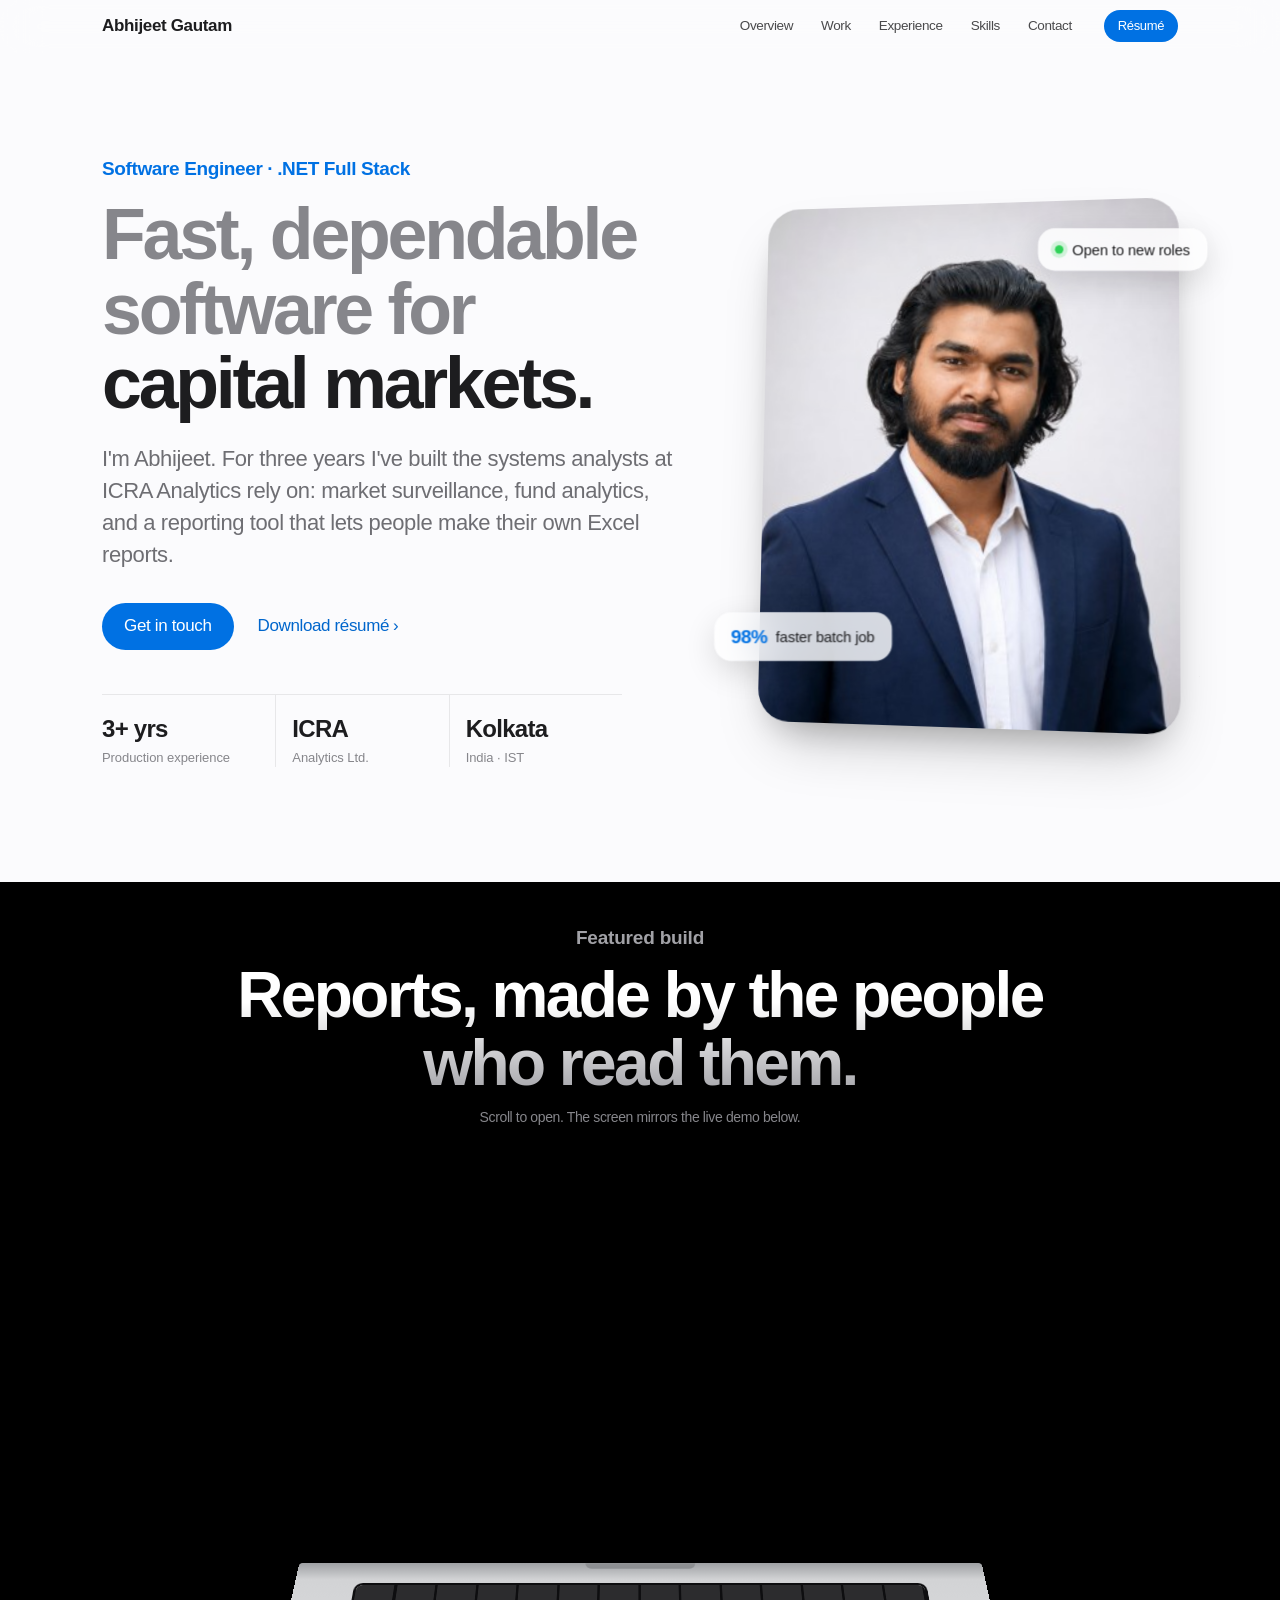
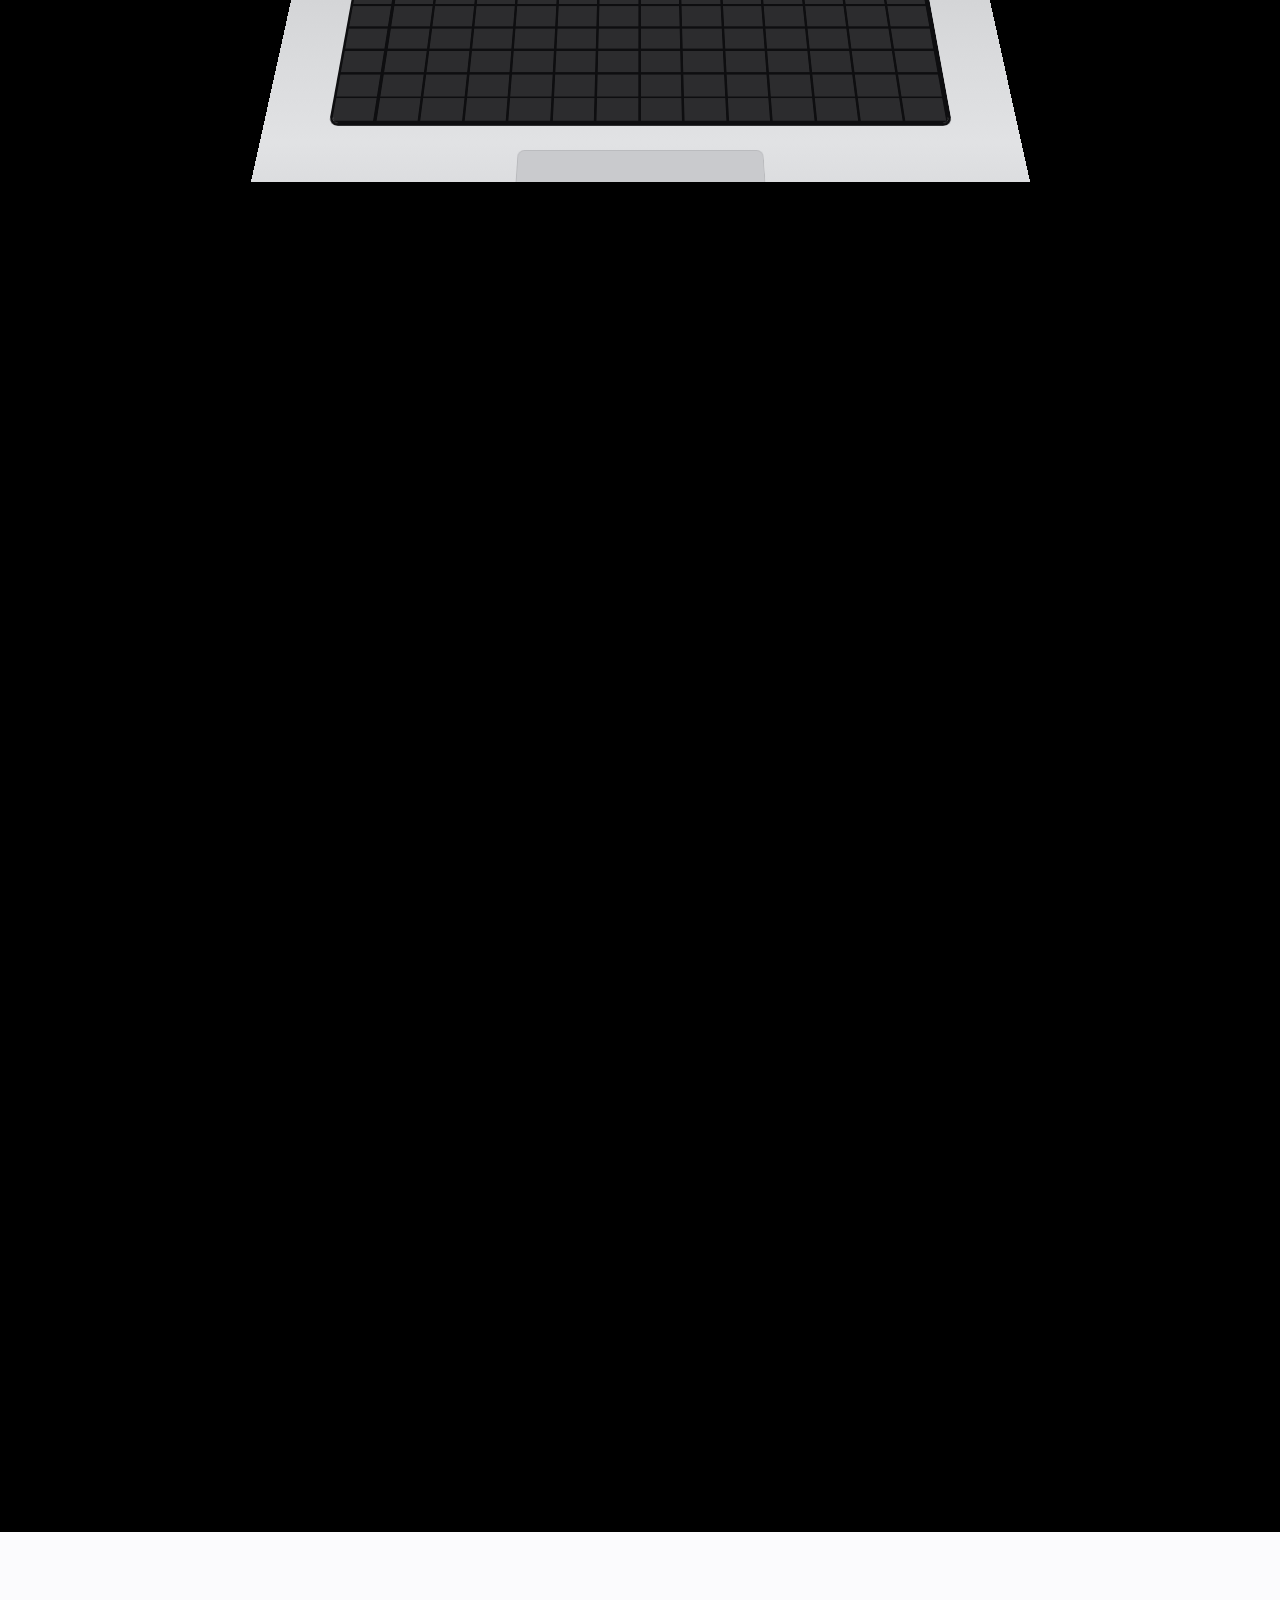
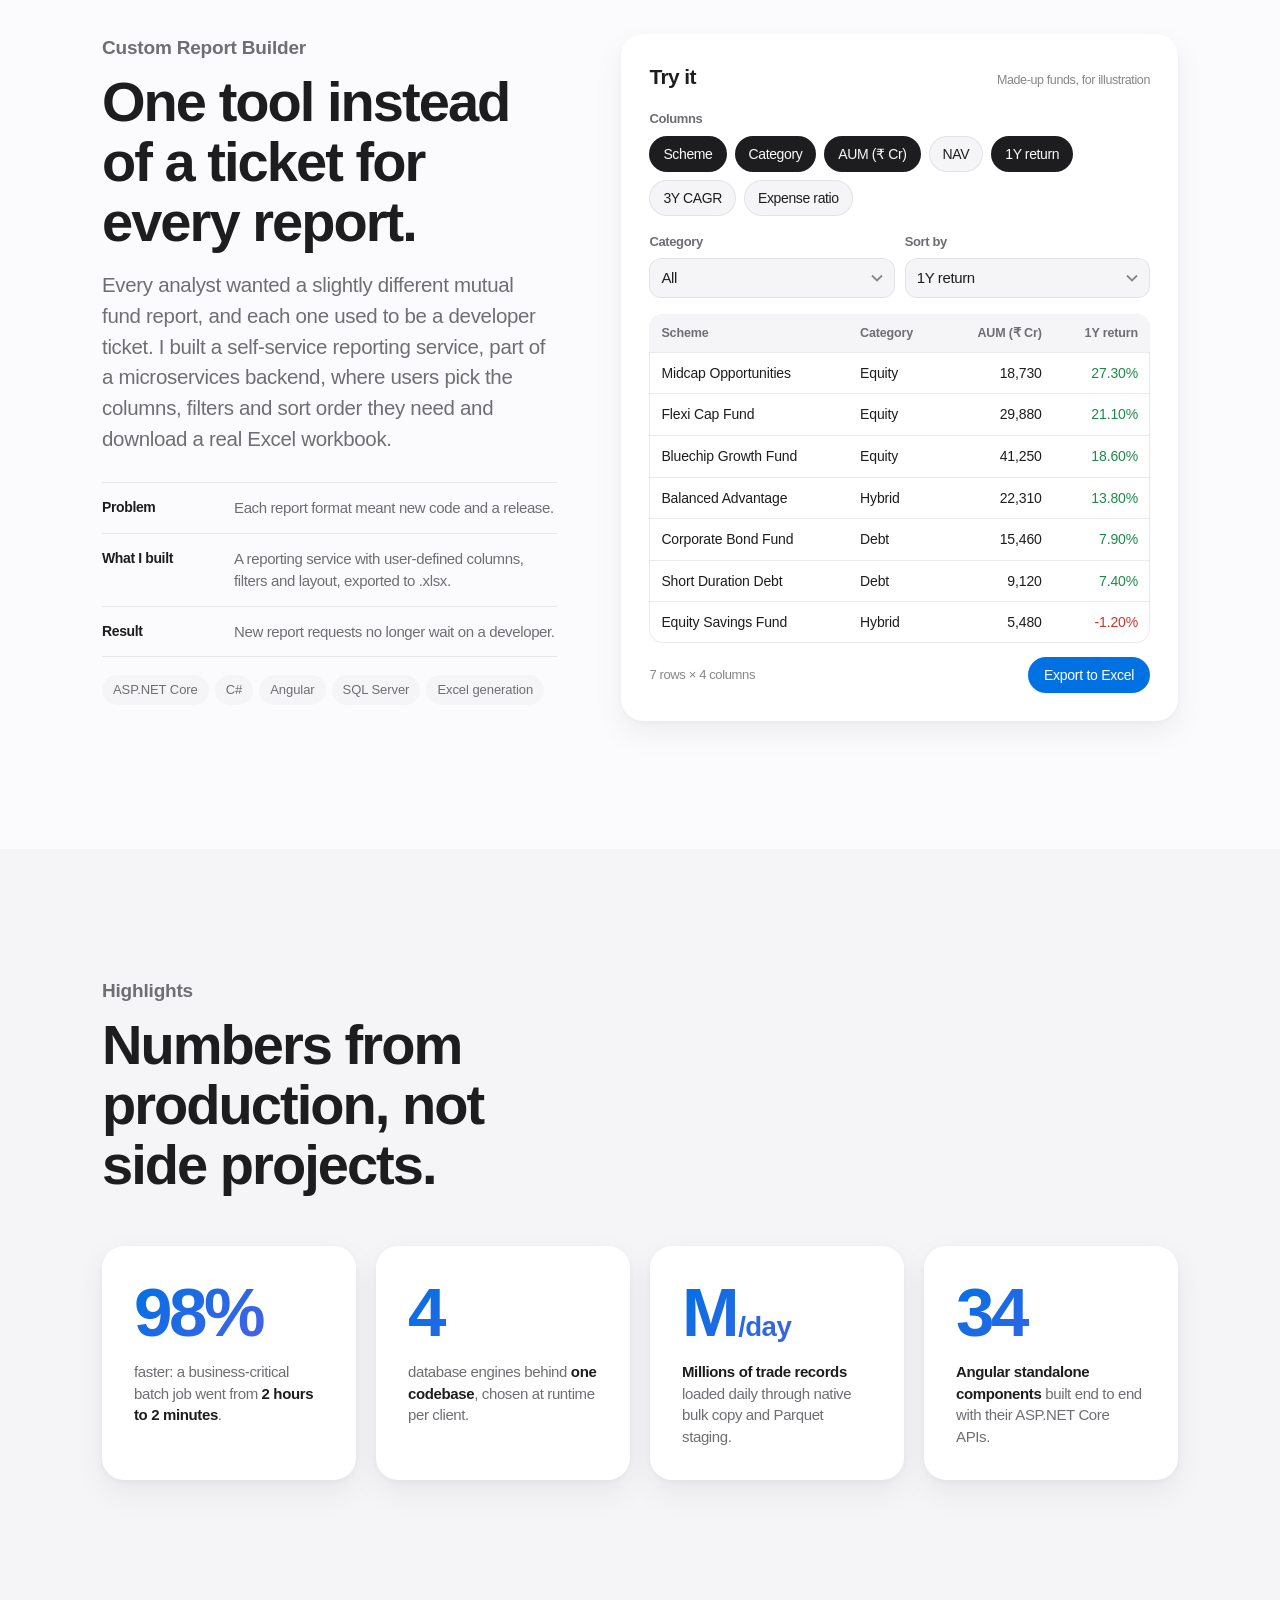
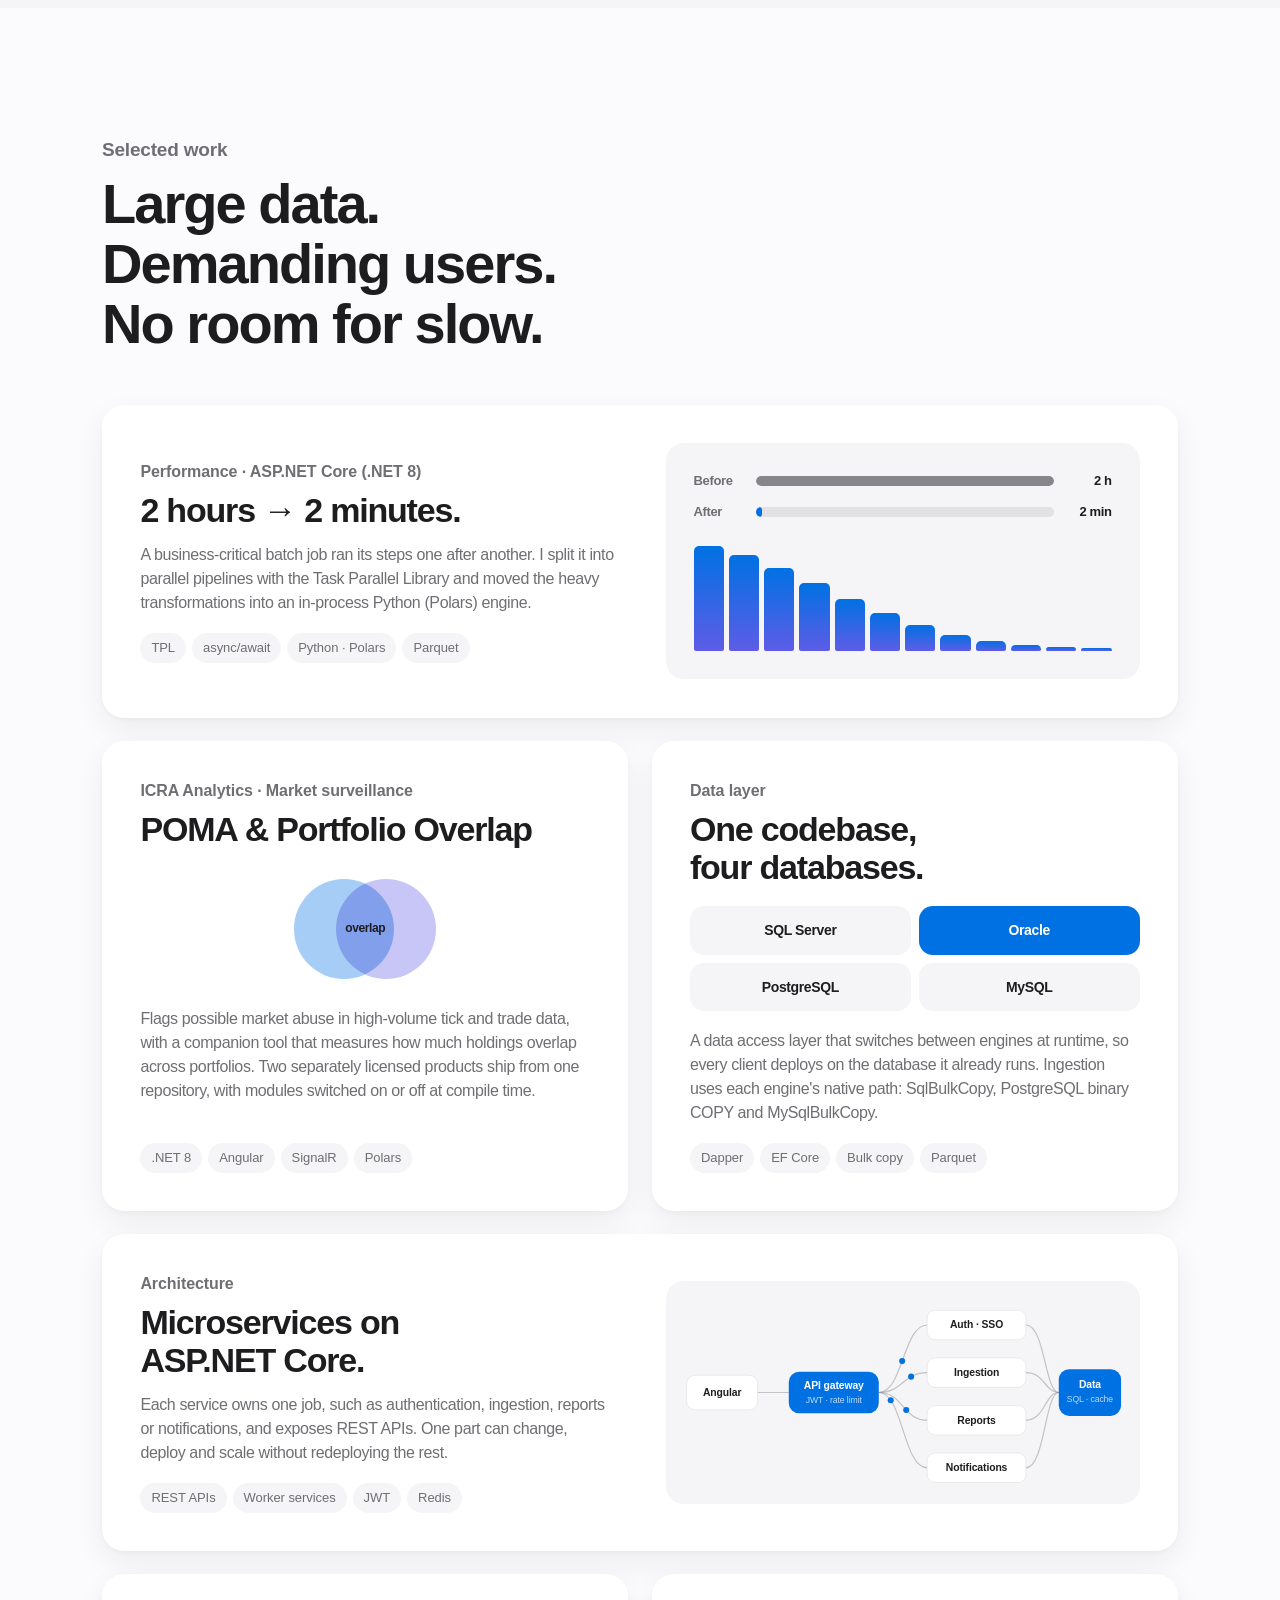
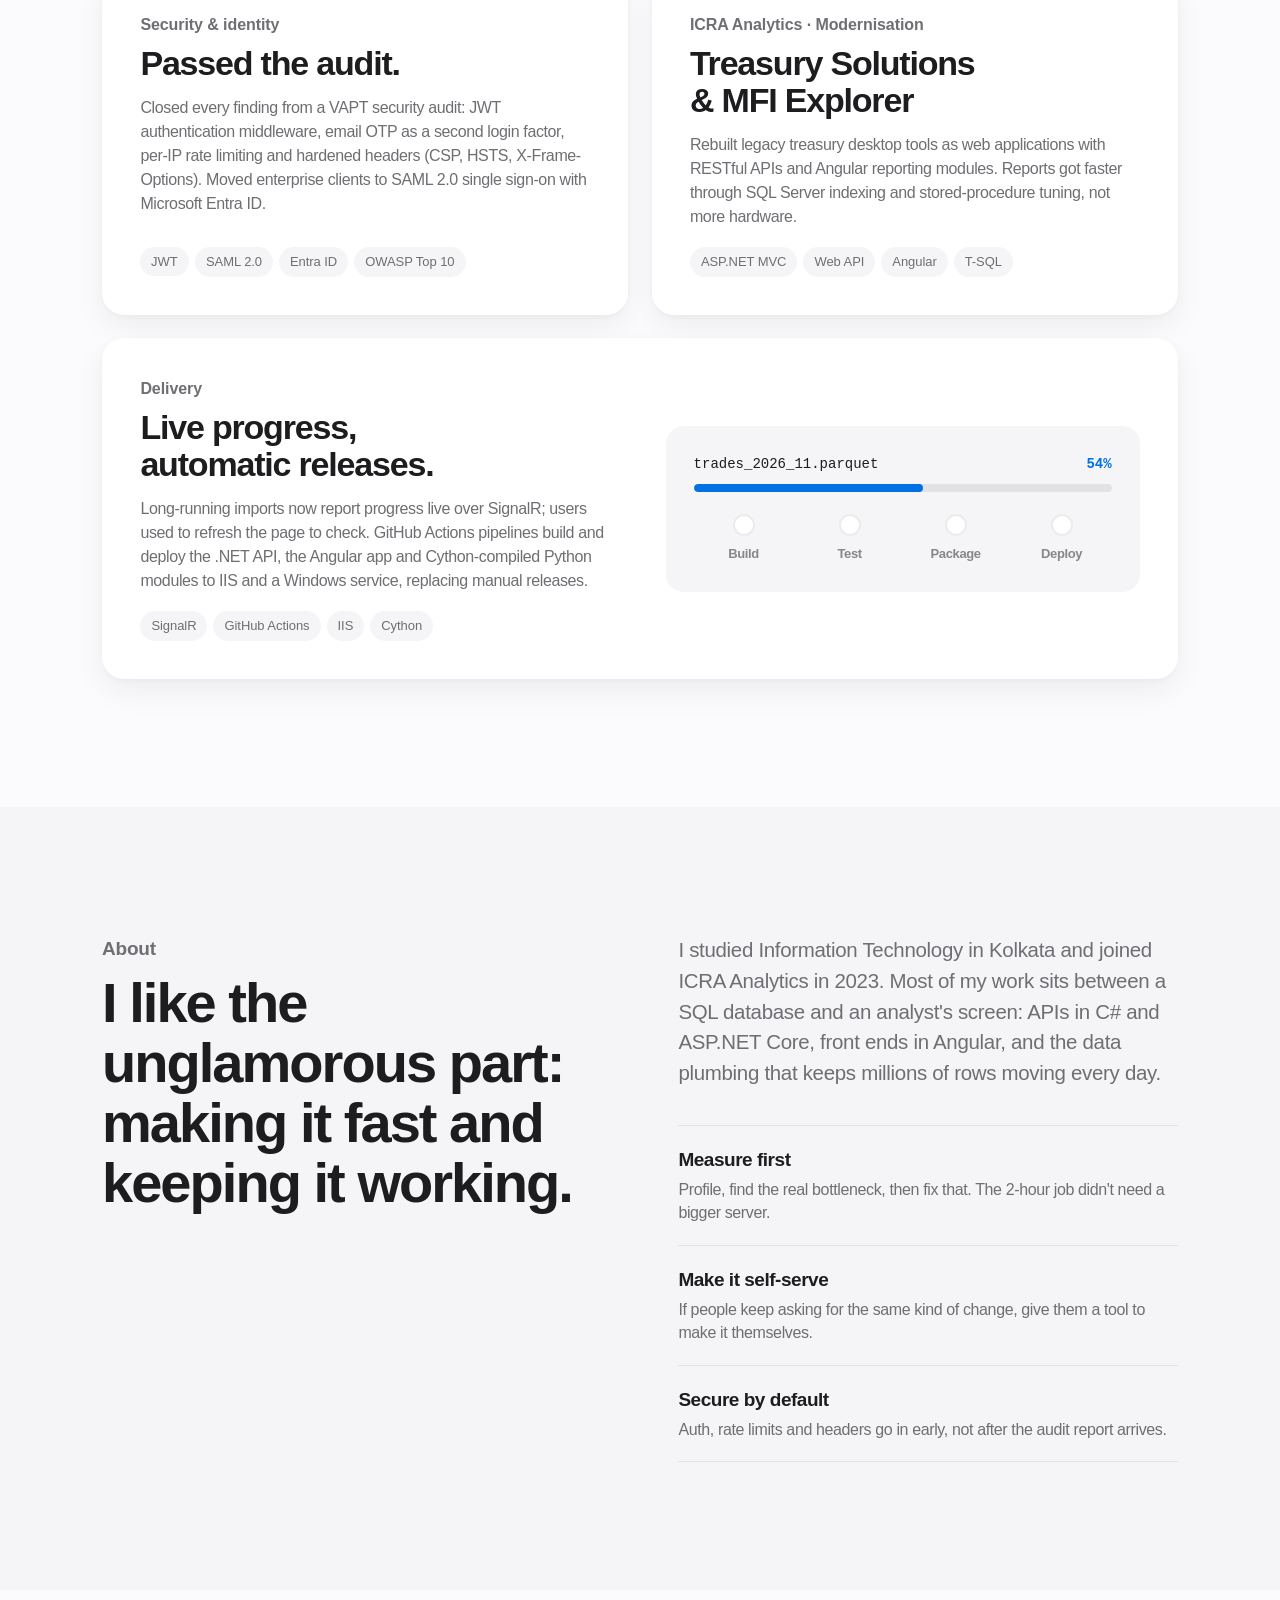
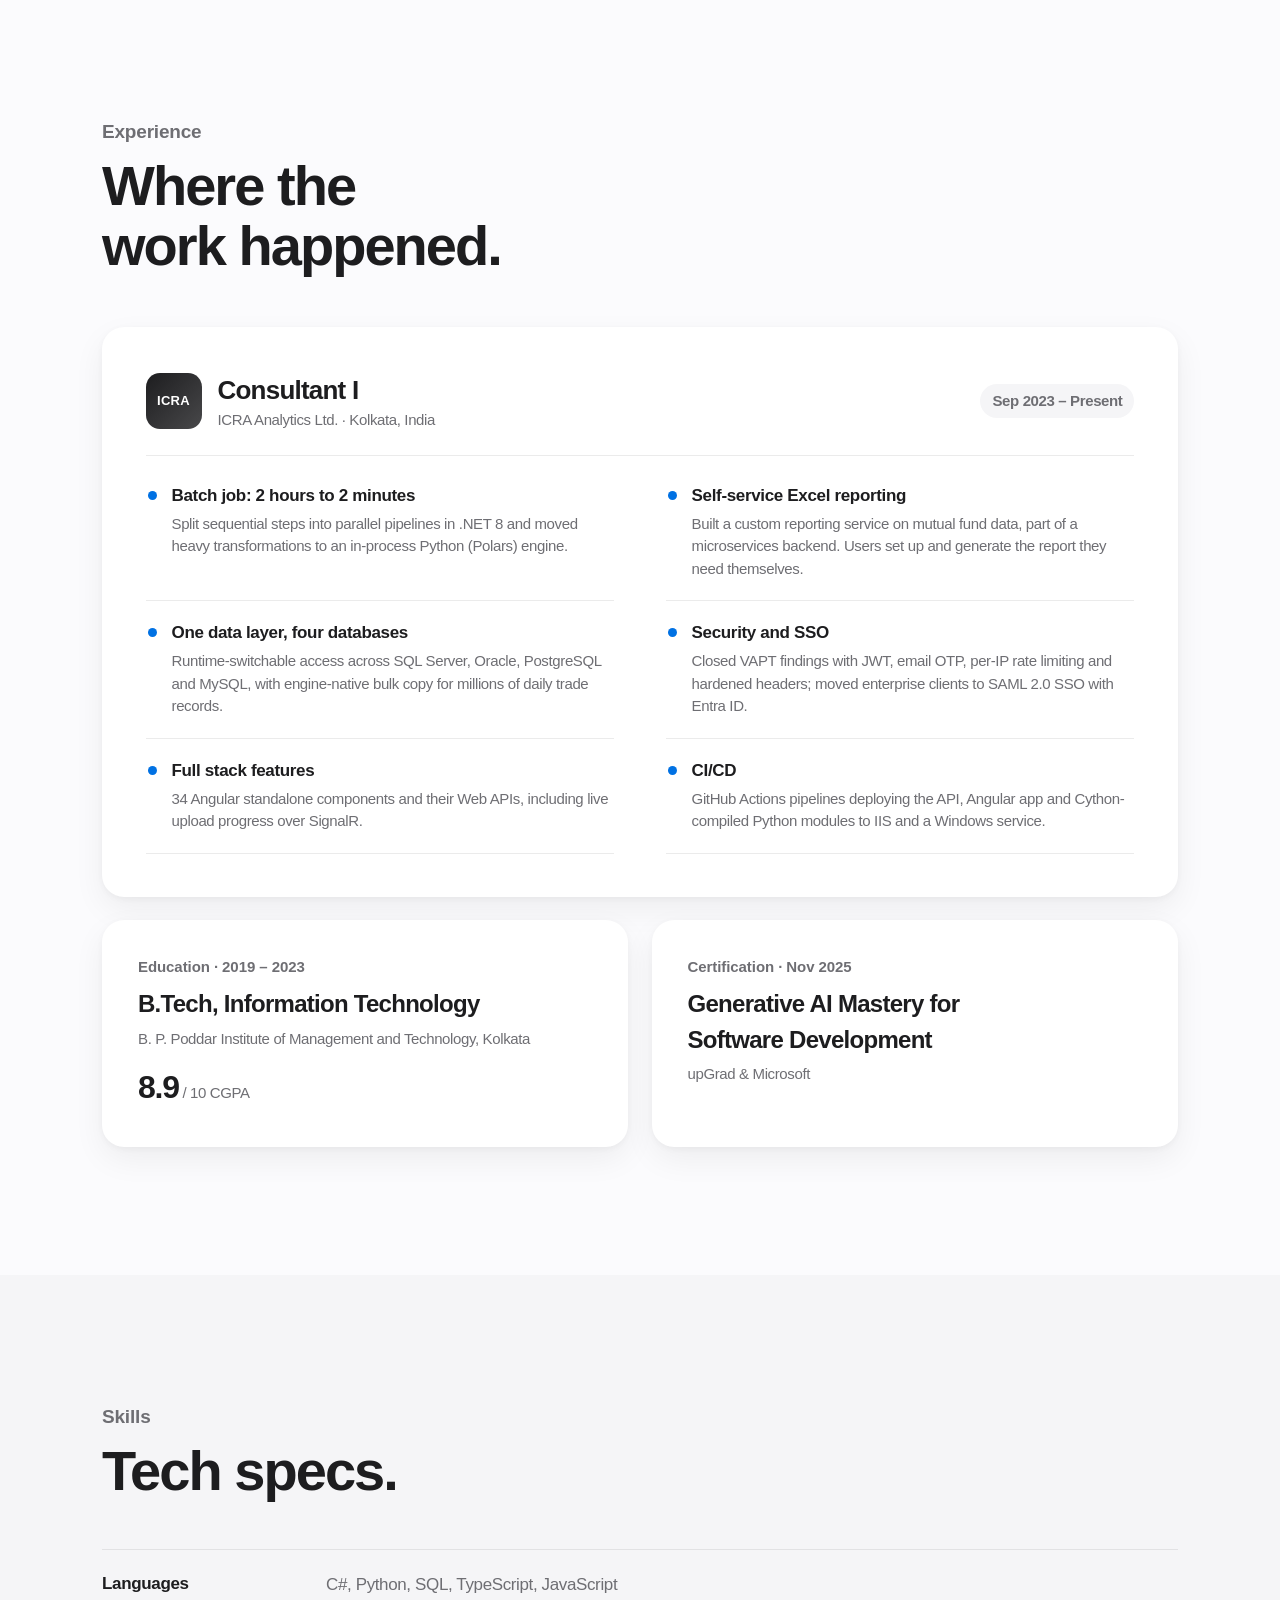
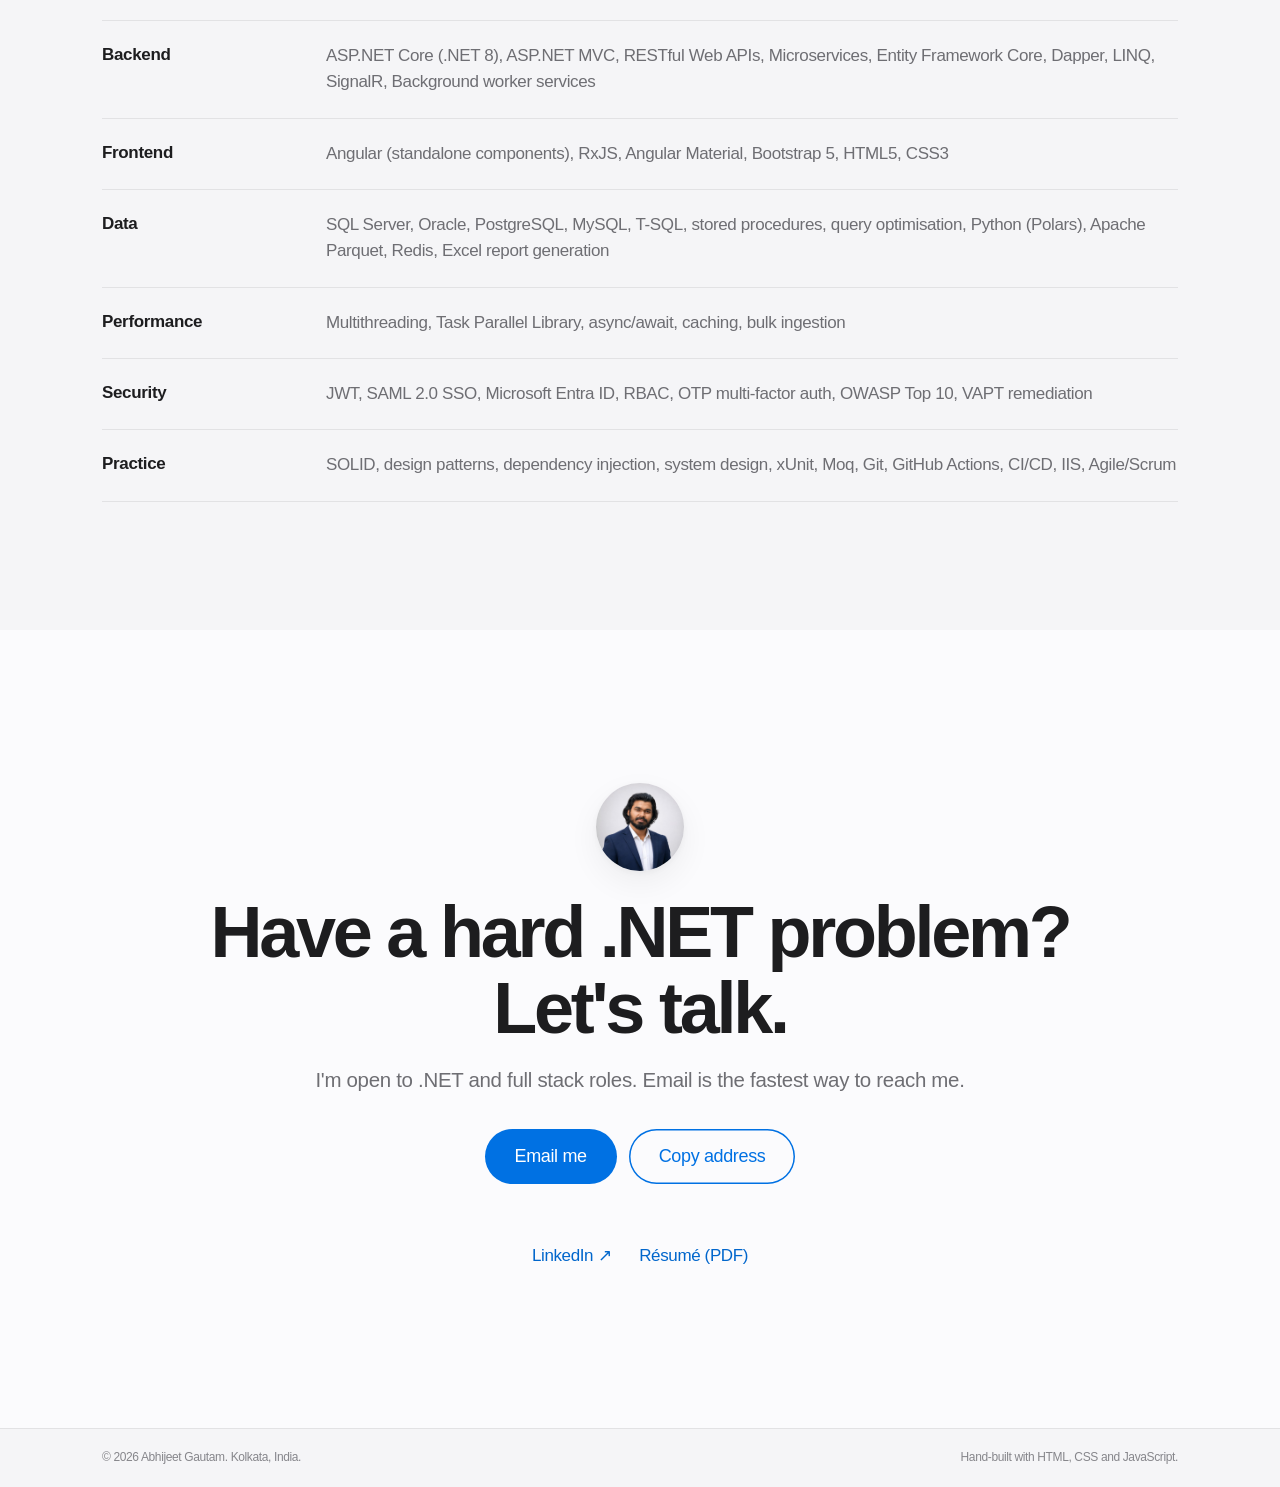
==== index.html @ 0a352432 "Version the CSS and JS links so browsers drop their cached copies Phones that cached the previous st" ====
<!DOCTYPE html>
<html lang="en">
<head>
<meta charset="utf-8">
<meta name="viewport" content="width=device-width, initial-scale=1, viewport-fit=cover">
<meta name="theme-color" content="#fbfbfd" media="(prefers-color-scheme: light)">
<meta name="theme-color" content="#000000" media="(prefers-color-scheme: dark)">
<meta name="color-scheme" content="light dark">
<title>Abhijeet Gautam · Software Engineer, .NET Full Stack</title>
<meta name="description" content="Abhijeet Gautam is a software engineer in Kolkata building capital-markets and mutual fund software in C#, ASP.NET Core 8 and Angular: microservices, market surveillance and self-service Excel reporting.">
<link rel="canonical" href="https://herijeet.github.io/AbhijeetGautam/">

<meta property="og:title" content="Abhijeet Gautam · Software Engineer, .NET Full Stack">
<meta property="og:description" content="3+ years building capital-markets and mutual fund software in C#, ASP.NET Core and Angular.">
<meta property="og:image" content="https://herijeet.github.io/AbhijeetGautam/abhijeet.jpg">
<meta property="og:url" content="https://herijeet.github.io/AbhijeetGautam/">
<meta property="og:type" content="profile">
<meta name="twitter:card" content="summary">

<link rel="icon" href="abhijeet.jpg">
<link rel="apple-touch-icon" href="abhijeet.jpg">
<link rel="stylesheet" href="styles.css?v=20261108">
<script>document.documentElement.classList.add('js')</script>

<script type="application/ld+json">
{"@context":"https://schema.org","@type":"Person","name":"Abhijeet Gautam","jobTitle":"Software Engineer, .NET Full Stack Developer",
 "url":"https://herijeet.github.io/AbhijeetGautam/","image":"https://herijeet.github.io/AbhijeetGautam/abhijeet.jpg",
 "worksFor":{"@type":"Organization","name":"ICRA Analytics Ltd."},
 "alumniOf":{"@type":"CollegeOrUniversity","name":"B. P. Poddar Institute of Management and Technology"},
 "address":{"@type":"PostalAddress","addressLocality":"Kolkata","addressCountry":"IN"},
 "email":"mailto:gautamabhijeet7@gmail.com","sameAs":["https://linkedin.com/in/abhijeet-gautam-a49782195"],
 "knowsAbout":["C#","ASP.NET Core","Angular","Microservices","SQL Server","PostgreSQL","Oracle","MySQL","Python","Polars","Excel reporting"]}
</script>
</head>
<body>
<a class="skip" href="#main">Skip to content</a>

<!-- ============ NAV ============ -->
<header class="nav" id="nav">
  <div class="nav-in">
    <a class="brand" href="#top" aria-label="Abhijeet Gautam, back to top">Abhijeet Gautam</a>
    <nav aria-label="Main">
      <ul class="nav-links" id="navLinks">
        <li><a href="#overview">Overview</a></li>
        <li><a href="#work">Work</a></li>
        <li><a href="#experience">Experience</a></li>
        <li><a href="#skills">Skills</a></li>
        <li><a href="#contact">Contact</a></li>
      </ul>
    </nav>
    <a class="nav-cta" href="Abhijeet_Gautam_Resume.pdf" download>Résumé</a>
    <button class="burger" id="burger" type="button" aria-expanded="false" aria-controls="navLinks" aria-label="Open menu"><span></span><span></span></button>
  </div>
</header>

<main id="main">

<!-- ============ HERO ============ -->
<section class="hero" id="top">
  <div class="wrap hero-grid">
    <div class="hero-copy">
      <p class="hero-kicker rv">Software Engineer · .NET Full Stack</p>
      <h1 class="hero-title rv"><span class="dim">Fast, dependable software for</span> capital markets.</h1>
      <p class="hero-sub rv">
        I'm Abhijeet. For three years I've built the systems analysts at ICRA Analytics rely on:
        market surveillance, fund analytics, and a reporting tool that lets people make their own Excel reports.
      </p>
      <div class="hero-actions rv">
        <a class="btn" href="mailto:gautamabhijeet7@gmail.com">Get in touch</a>
        <a class="link" href="Abhijeet_Gautam_Resume.pdf" download>Download résumé <span aria-hidden="true">›</span></a>
      </div>
      <ul class="hero-facts rv" aria-label="At a glance">
        <li><b>3+ yrs</b><span>Production experience</span></li>
        <li><b>ICRA</b><span>Analytics Ltd.</span></li>
        <li><b>Kolkata</b><span>India · IST</span></li>
      </ul>
    </div>

    <div class="hero-media rv" id="tiltWrap">
      <div class="tilt" id="tilt">
        <img src="abhijeet.jpg" alt="Portrait of Abhijeet Gautam" width="400" height="500" fetchpriority="high">
        <span class="sheen" aria-hidden="true"></span>
      </div>
      <div class="float f1" aria-hidden="true"><b>98%</b> faster batch job</div>
      <div class="float f2" aria-hidden="true"><span class="dot"></span>Open to new roles</div>
    </div>
  </div>
</section>

<!-- ============ 3D LAPTOP (scroll-driven) ============ -->
<section class="show" id="overview" aria-labelledby="show-h">
  <div class="show-pin">
    <div class="show-head">
      <p class="eyebrow light">Featured build</p>
      <h2 id="show-h" class="show-title">Reports, made by the people<br class="br-wide"> who read them.</h2>
      <p class="show-cap">Scroll to open. The screen mirrors the live demo below.</p>
    </div>
    <div class="stage" id="stage">
      <div class="mac" id="mac">
        <div class="lid" id="lid">
          <div class="lid-front">
            <div class="screen" id="screen">
              <div class="app-bar"><i></i><i></i><i></i><span>custom-fund-report.xlsx</span></div>
              <div class="app-body">
                <table class="mini" id="miniSheet" aria-hidden="true"></table>
              </div>
            </div>
          </div>
          <div class="lid-back" aria-hidden="true"><span class="mark"></span></div>
        </div>
        <div class="deck" aria-hidden="true"><span class="notch"></span></div>
      </div>
      <div class="floor" aria-hidden="true"></div>
    </div>
  </div>
</section>

<!-- ============ REPORT BUILDER ============ -->
<section class="sec builder-sec" id="builder" aria-labelledby="rb-h">
  <div class="wrap">
    <div class="split">
      <div class="split-txt">
        <p class="eyebrow rv">Custom Report Builder</p>
        <h2 id="rb-h" class="h2 rv">One tool instead of a ticket for every report.</h2>
        <p class="body rv">
          Every analyst wanted a slightly different mutual fund report, and each one used to be a developer ticket.
          I built a self-service reporting service, part of a microservices backend, where users pick the columns,
          filters and sort order they need and download a real Excel workbook.
        </p>
        <dl class="facts rv">
          <div><dt>Problem</dt><dd>Each report format meant new code and a release.</dd></div>
          <div><dt>What I built</dt><dd>A reporting service with user-defined columns, filters and layout, exported to .xlsx.</dd></div>
          <div><dt>Result</dt><dd>New report requests no longer wait on a developer.</dd></div>
        </dl>
        <p class="tags rv"><span>ASP.NET Core</span><span>C#</span><span>Angular</span><span>SQL Server</span><span>Excel generation</span></p>
      </div>

      <div class="rb card rv" id="rb">
        <div class="rb-top"><span>Try it</span><small>Made-up funds, for illustration</small></div>
        <p class="rb-lab">Columns</p>
        <div class="fields" id="fields" role="group" aria-label="Report columns"></div>
        <div class="rb-opts">
          <label><span>Category</span>
            <select class="sel" id="fCat">
              <option value="">All</option><option>Equity</option><option>Debt</option><option>Hybrid</option>
            </select>
          </label>
          <label><span>Sort by</span>
            <select class="sel" id="fSort">
              <option value="r1">1Y return</option><option value="aum">AUM</option><option value="er">Expense ratio</option>
            </select>
          </label>
        </div>
        <div class="sheet-wrap" tabindex="0" role="region" aria-label="Report preview">
          <table class="sheet" id="sheet"></table>
        </div>
        <div class="rb-foot">
          <small id="rbCount"></small>
          <button class="btn sm" id="xbtn" type="button"><span id="xlabel">Export to Excel</span></button>
        </div>
      </div>
    </div>
  </div>
</section>

<!-- ============ HIGHLIGHTS ============ -->
<section class="sec tint" aria-labelledby="hl-h">
  <div class="wrap">
    <p class="eyebrow rv">Highlights</p>
    <h2 id="hl-h" class="h2 rv">Numbers from production, not side projects.</h2>
    <div class="nums">
      <div class="num card rv"><p class="big"><span data-count="98">98</span>%</p><p>faster: a business-critical batch job went from <b>2 hours to 2 minutes</b>.</p></div>
      <div class="num card rv"><p class="big"><span data-count="4">4</span></p><p>database engines behind <b>one codebase</b>, chosen at runtime per client.</p></div>
      <div class="num card rv"><p class="big">M<small>/day</small></p><p><b>Millions of trade records</b> loaded daily through native bulk copy and Parquet staging.</p></div>
      <div class="num card rv"><p class="big"><span data-count="34">34</span></p><p><b>Angular standalone components</b> built end to end with their ASP.NET Core APIs.</p></div>
    </div>
  </div>
</section>

<!-- ============ WORK ============ -->
<section class="sec" id="work" aria-labelledby="work-h">
  <div class="wrap">
    <p class="eyebrow rv">Selected work</p>
    <h2 id="work-h" class="h2 rv">Large data. Demanding users. No room for slow.</h2>

    <div class="tiles">

      <article class="tile card wide rv" data-tilt>
        <div class="tile-txt">
          <p class="tile-k">Performance · ASP.NET Core (.NET 8)</p>
          <h3>2 hours → 2 minutes.</h3>
          <p>
            A business-critical batch job ran its steps one after another. I split it into parallel
            pipelines with the Task Parallel Library and moved the heavy transformations into an
            in-process Python (Polars) engine.
          </p>
          <p class="tags"><span>TPL</span><span>async/await</span><span>Python · Polars</span><span>Parquet</span></p>
        </div>
        <div class="race" id="race" aria-hidden="true">
          <div class="lane"><span class="lane-l">Before</span><div class="track"><i class="slow"></i></div><span class="lane-t">2 h</span></div>
          <div class="lane"><span class="lane-l">After</span><div class="track"><i class="fast"></i></div><span class="lane-t">2 min</span></div>
          <div class="race-bars">
            <i style="--h:96"></i><i style="--h:88"></i><i style="--h:76"></i><i style="--h:62"></i><i style="--h:48"></i><i style="--h:35"></i>
            <i style="--h:24"></i><i style="--h:15"></i><i style="--h:9"></i><i style="--h:6"></i><i style="--h:4"></i><i style="--h:3"></i>
          </div>
        </div>
      </article>

      <article class="tile card rv" data-tilt>
        <p class="tile-k">ICRA Analytics · Market surveillance</p>
        <h3>POMA &amp; Portfolio Overlap</h3>
        <div class="venn" aria-hidden="true"><i></i><i></i><b>overlap</b></div>
        <p>
          Flags possible market abuse in high-volume tick and trade data, with a companion tool that measures
          how much holdings overlap across portfolios. Two separately licensed products ship from one repository,
          with modules switched on or off at compile time.
        </p>
        <p class="tags"><span>.NET 8</span><span>Angular</span><span>SignalR</span><span>Polars</span></p>
      </article>

      <article class="tile card rv" data-tilt>
        <p class="tile-k">Data layer</p>
        <h3>One codebase, four databases.</h3>
        <div class="dbs" aria-hidden="true"><span>SQL Server</span><span>Oracle</span><span>PostgreSQL</span><span>MySQL</span></div>
        <p>
          A data access layer that switches between engines at runtime, so every client deploys on the database it
          already runs. Ingestion uses each engine's native path: SqlBulkCopy, PostgreSQL binary COPY and MySqlBulkCopy.
        </p>
        <p class="tags"><span>Dapper</span><span>EF Core</span><span>Bulk copy</span><span>Parquet</span></p>
      </article>

      <article class="tile card wide rv" data-tilt>
        <div class="tile-txt">
          <p class="tile-k">Architecture</p>
          <h3>Microservices on ASP.NET Core.</h3>
          <p>
            Each service owns one job, such as authentication, ingestion, reports or notifications, and exposes REST APIs.
            One part can change, deploy and scale without redeploying the rest.
          </p>
          <p class="tags"><span>REST APIs</span><span>Worker services</span><span>JWT</span><span>Redis</span></p>
        </div>
        <div class="arch" aria-hidden="true">
          <svg viewBox="0 0 520 230">
            <path id="e1" class="edge" d="M232 115 C260 115 260 37 288 37"/>
            <path id="e2" class="edge" d="M232 115 C260 115 260 92 288 92"/>
            <path id="e3" class="edge" d="M232 115 C260 115 260 147 288 147"/>
            <path id="e4" class="edge" d="M232 115 C260 115 260 202 288 202"/>
            <path class="edge" d="M92 115 H128"/>
            <path class="edge" d="M402 37 C424 37 424 115 440 115"/>
            <path class="edge" d="M402 92 C424 92 424 115 440 115"/>
            <path class="edge" d="M402 147 C424 147 424 115 440 115"/>
            <path class="edge" d="M402 202 C424 202 424 115 440 115"/>
            <g class="node"><rect x="10" y="95" width="82" height="40" rx="10"/><text x="51" y="119">Angular</text></g>
            <g class="node gw"><rect x="128" y="91" width="104" height="48" rx="12"/><text x="180" y="111">API gateway</text><text class="sub" x="180" y="127">JWT · rate limit</text></g>
            <g class="node"><rect x="288" y="20" width="114" height="34" rx="9"/><text x="345" y="41">Auth · SSO</text></g>
            <g class="node"><rect x="288" y="75" width="114" height="34" rx="9"/><text x="345" y="96">Ingestion</text></g>
            <g class="node"><rect x="288" y="130" width="114" height="34" rx="9"/><text x="345" y="151">Reports</text></g>
            <g class="node"><rect x="288" y="185" width="114" height="34" rx="9"/><text x="345" y="206">Notifications</text></g>
            <g class="node gw"><rect x="440" y="88" width="72" height="54" rx="12"/><text x="476" y="110">Data</text><text class="sub" x="476" y="126">SQL · cache</text></g>
            <circle class="pulse" r="3.5"><animateMotion dur="2.4s" repeatCount="indefinite"><mpath href="#e1"/></animateMotion></circle>
            <circle class="pulse" r="3.5"><animateMotion dur="2.8s" begin="-.9s" repeatCount="indefinite"><mpath href="#e3"/></animateMotion></circle>
            <circle class="pulse" r="3.5"><animateMotion dur="3.1s" begin="-1.7s" repeatCount="indefinite"><mpath href="#e2"/></animateMotion></circle>
            <circle class="pulse" r="3.5"><animateMotion dur="3.4s" begin="-.4s" repeatCount="indefinite"><mpath href="#e4"/></animateMotion></circle>
          </svg>
        </div>
      </article>

      <article class="tile card rv" data-tilt>
        <p class="tile-k">Security &amp; identity</p>
        <h3>Passed the audit.</h3>
        <p>
          Closed every finding from a VAPT security audit: JWT authentication middleware, email OTP as a second
          login factor, per-IP rate limiting and hardened headers (CSP, HSTS, X-Frame-Options). Moved enterprise
          clients to SAML 2.0 single sign-on with Microsoft Entra ID.
        </p>
        <p class="tags"><span>JWT</span><span>SAML 2.0</span><span>Entra ID</span><span>OWASP Top 10</span></p>
      </article>

      <article class="tile card rv" data-tilt>
        <p class="tile-k">ICRA Analytics · Modernisation</p>
        <h3>Treasury Solutions &amp; MFI Explorer</h3>
        <p>
          Rebuilt legacy treasury desktop tools as web applications with RESTful APIs and Angular reporting modules.
          Reports got faster through SQL Server indexing and stored-procedure tuning, not more hardware.
        </p>
        <p class="tags"><span>ASP.NET MVC</span><span>Web API</span><span>Angular</span><span>T-SQL</span></p>
      </article>

      <article class="tile card wide rv" data-tilt>
        <div class="tile-txt">
          <p class="tile-k">Delivery</p>
          <h3>Live progress, automatic releases.</h3>
          <p>
            Long-running imports now report progress live over SignalR; users used to refresh the page to check.
            GitHub Actions pipelines build and deploy the .NET API, the Angular app and Cython-compiled Python modules
            to IIS and a Windows service, replacing manual releases.
          </p>
          <p class="tags"><span>SignalR</span><span>GitHub Actions</span><span>IIS</span><span>Cython</span></p>
        </div>
        <div class="upload" aria-hidden="true">
          <div class="up-row"><span>trades_2026_11.parquet</span><b class="up-pct" id="upPct">0%</b></div>
          <div class="up-bar"><i id="upBar"></i></div>
          <ol class="pipe">
            <li>Build</li><li>Test</li><li>Package</li><li>Deploy</li>
          </ol>
        </div>
      </article>

    </div>
  </div>
</section>

<!-- ============ ABOUT ============ -->
<section class="sec tint" aria-labelledby="about-h">
  <div class="wrap about">
    <div>
      <p class="eyebrow rv">About</p>
      <h2 id="about-h" class="h2 rv">I like the unglamorous part: making it fast and keeping it working.</h2>
    </div>
    <div class="about-txt">
      <p class="body rv">
        I studied Information Technology in Kolkata and joined ICRA Analytics in 2023. Most of my work sits between
        a SQL database and an analyst's screen: APIs in C# and ASP.NET Core, front ends in Angular, and the data
        plumbing that keeps millions of rows moving every day.
      </p>
      <ul class="ways">
        <li class="rv"><h3>Measure first</h3><p>Profile, find the real bottleneck, then fix that. The 2-hour job didn't need a bigger server.</p></li>
        <li class="rv"><h3>Make it self-serve</h3><p>If people keep asking for the same kind of change, give them a tool to make it themselves.</p></li>
        <li class="rv"><h3>Secure by default</h3><p>Auth, rate limits and headers go in early, not after the audit report arrives.</p></li>
      </ul>
    </div>
  </div>
</section>

<!-- ============ EXPERIENCE ============ -->
<section class="sec" id="experience" aria-labelledby="exp-h">
  <div class="wrap">
    <p class="eyebrow rv">Experience</p>
    <h2 id="exp-h" class="h2 rv">Where the work happened.</h2>

    <div class="job card rv">
      <div class="job-head">
        <div class="job-logo" aria-hidden="true">ICRA</div>
        <div>
          <h3>Consultant I</h3>
          <p>ICRA Analytics Ltd. · Kolkata, India</p>
        </div>
        <p class="job-date">Sep 2023 – Present</p>
      </div>
      <ol class="tl" id="tl">
        <li><h4>Batch job: 2 hours to 2 minutes</h4><p>Split sequential steps into parallel pipelines in .NET 8 and moved heavy transformations to an in-process Python (Polars) engine.</p></li>
        <li><h4>Self-service Excel reporting</h4><p>Built a custom reporting service on mutual fund data, part of a microservices backend. Users set up and generate the report they need themselves.</p></li>
        <li><h4>One data layer, four databases</h4><p>Runtime-switchable access across SQL Server, Oracle, PostgreSQL and MySQL, with engine-native bulk copy for millions of daily trade records.</p></li>
        <li><h4>Security and SSO</h4><p>Closed VAPT findings with JWT, email OTP, per-IP rate limiting and hardened headers; moved enterprise clients to SAML 2.0 SSO with Entra ID.</p></li>
        <li><h4>Full stack features</h4><p>34 Angular standalone components and their Web APIs, including live upload progress over SignalR.</p></li>
        <li><h4>CI/CD</h4><p>GitHub Actions pipelines deploying the API, Angular app and Cython-compiled Python modules to IIS and a Windows service.</p></li>
      </ol>
    </div>

    <div class="edu">
      <div class="card rv">
        <p class="tile-k">Education · 2019 – 2023</p>
        <h3>B.Tech, Information Technology</h3>
        <p>B. P. Poddar Institute of Management and Technology, Kolkata</p>
        <p class="grade"><b>8.9</b> / 10 CGPA</p>
      </div>
      <div class="card rv">
        <p class="tile-k">Certification · Nov 2025</p>
        <h3>Generative AI Mastery for Software Development</h3>
        <p>upGrad &amp; Microsoft</p>
      </div>
    </div>
  </div>
</section>

<!-- ============ SKILLS (tech specs) ============ -->
<section class="sec tint" id="skills" aria-labelledby="sk-h">
  <div class="wrap">
    <p class="eyebrow rv">Skills</p>
    <h2 id="sk-h" class="h2 rv">Tech specs.</h2>
    <dl class="specs">
      <div class="rv"><dt>Languages</dt><dd>C#, Python, SQL, TypeScript, JavaScript</dd></div>
      <div class="rv"><dt>Backend</dt><dd>ASP.NET Core (.NET 8), ASP.NET MVC, RESTful Web APIs, Microservices, Entity Framework Core, Dapper, LINQ, SignalR, Background worker services</dd></div>
      <div class="rv"><dt>Frontend</dt><dd>Angular (standalone components), RxJS, Angular Material, Bootstrap 5, HTML5, CSS3</dd></div>
      <div class="rv"><dt>Data</dt><dd>SQL Server, Oracle, PostgreSQL, MySQL, T-SQL, stored procedures, query optimisation, Python (Polars), Apache Parquet, Redis, Excel report generation</dd></div>
      <div class="rv"><dt>Performance</dt><dd>Multithreading, Task Parallel Library, async/await, caching, bulk ingestion</dd></div>
      <div class="rv"><dt>Security</dt><dd>JWT, SAML 2.0 SSO, Microsoft Entra ID, RBAC, OTP multi-factor auth, OWASP Top 10, VAPT remediation</dd></div>
      <div class="rv"><dt>Practice</dt><dd>SOLID, design patterns, dependency injection, system design, xUnit, Moq, Git, GitHub Actions, CI/CD, IIS, Agile/Scrum</dd></div>
    </dl>
  </div>
</section>

<!-- ============ CONTACT ============ -->
<section class="contact" id="contact" aria-labelledby="ct-h">
  <div class="wrap">
    <img class="ct-face rv" src="abhijeet.jpg" alt="" width="88" height="88" loading="lazy">
    <h2 id="ct-h" class="ct-title rv">Have a hard .NET problem?<br>Let's talk.</h2>
    <p class="body rv">I'm open to .NET and full stack roles. Email is the fastest way to reach me.</p>
    <div class="ct-actions rv">
      <a class="btn lg" href="mailto:gautamabhijeet7@gmail.com">Email me</a>
      <button class="btn lg ghost" type="button" id="copyMail">Copy address</button>
    </div>
    <p class="copy-ok" id="copyOk" role="status" aria-live="polite"></p>
    <ul class="ct-links rv">
      <li><a href="https://linkedin.com/in/abhijeet-gautam-a49782195" rel="noopener" target="_blank">LinkedIn <span aria-hidden="true">↗</span></a></li>
      <li><a href="Abhijeet_Gautam_Resume.pdf" download>Résumé (PDF)</a></li>
    </ul>
  </div>
</section>

</main>

<footer class="foot">
  <div class="wrap foot-in">
    <span>© <span id="yr">2026</span> Abhijeet Gautam. Kolkata, India.</span>
    <span>Hand-built with HTML, CSS and JavaScript.</span>
  </div>
</footer>

<script src="main.js?v=20261108" defer></script>
</body>
</html>
---- styles.css ----
/* Abhijeet Gautam — portfolio
   Plain CSS, no build step. Breakpoints follow common device widths:
   ≤480 small phones · ≤734 phones · ≤1068 tablets · ≥1440 large monitors. */

:root{
  --bg:#fbfbfd;
  --tint:#f5f5f7;
  --card:#ffffff;
  --ink:#1d1d1f;
  --ink2:#6e6e73;
  --ink3:#86868b;
  --line:rgba(0,0,0,.08);
  --blue:#0071e3;
  --blue-h:#0077ed;
  --link:#0066cc;
  --green:#1d8a4a;
  --red:#c9342b;
  --shadow:0 2px 6px rgba(0,0,0,.04),0 12px 32px rgba(0,0,0,.06);
  --shadow-h:0 4px 10px rgba(0,0,0,.05),0 24px 48px rgba(0,0,0,.1);
  --nav:rgba(251,251,253,.78);

  --font:-apple-system,BlinkMacSystemFont,"SF Pro Display","SF Pro Text","Helvetica Neue","Segoe UI",Roboto,Inter,Arial,sans-serif;
  --mono:ui-monospace,"SF Mono",Menlo,Consolas,monospace;

  --gut:max(22px,env(safe-area-inset-left));
  --maxw:1120px;
  --r:22px;
  --ease:cubic-bezier(.25,.1,.25,1);
  --spring:cubic-bezier(.2,.8,.2,1);
}
@media (prefers-color-scheme:dark){
  :root{
    --bg:#000;
    --tint:#0d0d0f;
    --card:#1c1c1e;
    --ink:#f5f5f7;
    --ink2:#a1a1a6;
    --ink3:#86868b;
    --line:rgba(255,255,255,.1);
    --blue:#0a84ff;
    --blue-h:#409cff;
    --link:#2997ff;
    --green:#30d158;
    --red:#ff6961;
    --shadow:0 0 0 1px rgba(255,255,255,.06);
    --shadow-h:0 0 0 1px rgba(255,255,255,.14),0 24px 48px rgba(0,0,0,.6);
    --nav:rgba(22,22,23,.72);
  }
}

*,*::before,*::after{box-sizing:border-box}
html{-webkit-text-size-adjust:100%;text-size-adjust:100%;scroll-behavior:smooth;scroll-padding-top:64px;overflow-x:hidden;overflow-x:clip}
body{
  margin:0;background:var(--bg);color:var(--ink);
  font-family:var(--font);font-size:17px;line-height:1.47;letter-spacing:-.022em;
  -webkit-font-smoothing:antialiased;-moz-osx-font-smoothing:grayscale;
  overflow-x:hidden;overflow-x:clip;
}
img,svg{display:block;max-width:100%;height:auto}
a{color:var(--link);text-decoration:none}
a:hover{text-decoration:underline}
button,select{font:inherit;color:inherit;letter-spacing:inherit}
h1,h2,h3,h4,p{margin:0}
:focus-visible{outline:2px solid var(--blue);outline-offset:3px;border-radius:8px}
::selection{background:rgba(0,113,227,.22)}
.wrap{max-width:var(--maxw);margin:0 auto;padding-left:var(--gut);padding-right:max(22px,env(safe-area-inset-right))}
.skip{position:fixed;left:12px;top:12px;z-index:100;background:var(--blue);color:#fff;padding:10px 16px;border-radius:12px;transform:translateY(-160%);transition:transform .2s}
.skip:focus{transform:none}

/* ---------- type ---------- */
.eyebrow{font-size:clamp(15px,1.6vw,19px);font-weight:600;color:var(--ink2);margin-bottom:10px;letter-spacing:-.01em}
.eyebrow.light{color:#a1a1a6}
.h2{font-size:clamp(32px,5.4vw,56px);line-height:1.07;font-weight:700;letter-spacing:-.035em;max-width:18ch;text-wrap:balance}
.body{font-size:clamp(17px,1.6vw,21px);line-height:1.5;color:var(--ink2);letter-spacing:-.015em}
.tags{display:flex;flex-wrap:wrap;gap:6px;margin-top:18px}
.tags span{font-size:13px;font-weight:500;color:var(--ink2);background:var(--tint);border-radius:999px;padding:5px 11px;letter-spacing:-.005em}
.card .tags span{background:var(--tint)}
.tint .card .tags span{background:var(--tint)}

/* ---------- buttons ---------- */
.btn{
  display:inline-flex;align-items:center;justify-content:center;gap:8px;
  min-height:44px;padding:11px 22px;border-radius:999px;border:0;cursor:pointer;
  background:var(--blue);color:#fff;font-size:17px;font-weight:500;letter-spacing:-.02em;
  transition:background .2s,transform .2s var(--spring),box-shadow .2s;text-decoration:none;
}
.btn:hover{background:var(--blue-h);text-decoration:none}
.btn:active{transform:scale(.97)}
.btn.sm{min-height:36px;padding:7px 16px;font-size:14px}
.btn.lg{min-height:52px;padding:14px 30px;font-size:18px}
.btn.ghost{background:transparent;color:var(--blue);box-shadow:inset 0 0 0 1.5px var(--blue)}
.btn.ghost:hover{background:rgba(0,113,227,.08)}
.link{font-size:17px;font-weight:500;color:var(--link);display:inline-flex;align-items:center;gap:4px;min-height:44px}
.link span{transition:transform .2s}
.link:hover span{transform:translateX(3px)}

/* ---------- nav ---------- */
.nav{position:sticky;top:0;z-index:50;background:var(--nav);
  -webkit-backdrop-filter:saturate(180%) blur(20px);backdrop-filter:saturate(180%) blur(20px);
  border-bottom:1px solid transparent;transition:border-color .3s}
.nav.scrolled{border-bottom-color:var(--line)}
.nav.dark{--nav:rgba(22,22,23,.75);--ink:#f5f5f7;--line:rgba(255,255,255,.1);--bg:#161617}
.nav-in{max-width:var(--maxw);margin:0 auto;padding:0 var(--gut);height:52px;display:flex;align-items:center;gap:20px}
.brand{font-weight:600;font-size:17px;color:var(--ink);letter-spacing:-.02em;margin-right:auto;white-space:nowrap}
.brand:hover{text-decoration:none}
.nav-links{list-style:none;margin:0;padding:0;display:flex;gap:4px}
.nav-links a{display:block;padding:8px 12px;font-size:13.5px;color:var(--ink);opacity:.8;border-radius:8px;transition:opacity .2s}
.nav-links a:hover,.nav-links a.on{opacity:1;text-decoration:none}
.nav-links a.on{font-weight:600}
.nav-cta{font-size:13px;font-weight:500;color:#fff;background:var(--blue);padding:6px 14px;border-radius:999px;white-space:nowrap}
.nav-cta:hover{background:var(--blue-h);text-decoration:none}
.burger{display:none;width:44px;height:44px;margin-right:-10px;background:none;border:0;cursor:pointer;position:relative}
.burger span{position:absolute;left:13px;right:13px;height:1.5px;background:var(--ink);border-radius:2px;transition:transform .3s var(--spring),top .3s var(--spring)}
.burger span:first-child{top:18px}.burger span:last-child{top:25px}
.burger[aria-expanded="true"] span:first-child{top:21.5px;transform:rotate(45deg)}
.burger[aria-expanded="true"] span:last-child{top:21.5px;transform:rotate(-45deg)}

@media (max-width:820px){
  .burger{display:block}
  .nav-cta{order:0}
  .nav nav{position:absolute;left:0;right:0;top:52px}
  .nav-links{flex-direction:column;gap:0;padding:6px var(--gut) 22px;background:var(--bg);
    border-bottom:1px solid var(--line);
    max-height:0;overflow:hidden;opacity:0;visibility:hidden;
    transition:max-height .4s var(--spring),opacity .3s,visibility 0s .4s}
  .nav-links.open{max-height:420px;opacity:1;visibility:visible;transition:max-height .45s var(--spring),opacity .3s}
  .nav-links a{font-size:24px;font-weight:600;padding:10px 0;opacity:1;letter-spacing:-.03em;border-radius:0}
  .nav-links li+li a{border-top:1px solid var(--line)}
}

/* ---------- hero ---------- */
.hero{padding:clamp(40px,8vw,110px) 0 clamp(64px,9vw,130px);overflow:hidden}
.hero-grid{display:grid;grid-template-columns:minmax(0,1.15fr) minmax(0,.85fr);gap:clamp(32px,6vw,90px);align-items:center}
.hero-kicker{font-size:clamp(15px,1.5vw,19px);font-weight:600;color:var(--blue);margin-bottom:14px}
.hero-title{font-size:clamp(38px,5.6vw,76px);line-height:1.04;font-weight:700;letter-spacing:-.045em;text-wrap:balance}
.hero-title .dim{color:var(--ink3)}
.hero-sub{margin-top:22px;font-size:clamp(18px,1.75vw,22px);line-height:1.45;color:var(--ink2);max-width:34em;letter-spacing:-.018em}
.hero-actions{display:flex;flex-wrap:wrap;align-items:center;gap:10px 24px;margin-top:32px}
.hero-facts{list-style:none;padding:0;margin:44px 0 0;display:grid;grid-template-columns:repeat(3,minmax(0,1fr));gap:0;max-width:520px;border-top:1px solid var(--line)}
.hero-facts li{padding:16px 12px 0 0}
.hero-facts li+li{padding-left:16px;border-left:1px solid var(--line)}
.hero-facts b{display:block;font-size:clamp(19px,2vw,24px);font-weight:700;letter-spacing:-.03em}
.hero-facts span{display:block;font-size:13px;color:var(--ink3);letter-spacing:-.005em;margin-top:2px}

.hero-media{position:relative;perspective:1100px;justify-self:center;width:100%;max-width:420px}
.tilt{position:relative;border-radius:32px;overflow:hidden;aspect-ratio:4/5;background:var(--tint);
  box-shadow:0 30px 60px -20px rgba(0,0,0,.28),0 18px 36px -18px rgba(0,0,0,.25);
  transform:rotateY(-8deg) rotateX(4deg);transform-style:preserve-3d;transition:transform .8s var(--spring);will-change:transform}
.tilt img{width:100%;height:100%;object-fit:cover}
.sheen{position:absolute;inset:0;pointer-events:none;
  background:radial-gradient(120% 80% at var(--mx,30%) var(--my,10%),rgba(255,255,255,.28),transparent 45%);mix-blend-mode:soft-light}
.float{position:absolute;display:flex;align-items:center;gap:8px;padding:10px 16px;border-radius:16px;
  background:rgba(255,255,255,.82);color:#1d1d1f;font-size:14px;font-weight:500;letter-spacing:-.01em;white-space:nowrap;
  -webkit-backdrop-filter:blur(20px) saturate(180%);backdrop-filter:blur(20px) saturate(180%);
  box-shadow:0 10px 30px rgba(0,0,0,.14);transform:translateZ(60px);animation:bob 6s ease-in-out infinite}
.float b{font-size:18px;font-weight:700;letter-spacing:-.03em;color:#0071e3}
.f1{left:-28px;bottom:14%}
.f2{right:-18px;top:8%;animation-delay:-3s}
.dot{width:8px;height:8px;border-radius:50%;background:#30d158;box-shadow:0 0 0 4px rgba(48,209,88,.2)}
@keyframes bob{0%,100%{transform:translateY(0)}50%{transform:translateY(-8px)}}

@media (max-width:900px){
  .hero-grid{grid-template-columns:minmax(0,1fr);text-align:left}
  .hero-media{grid-row:1;max-width:260px;justify-self:start}
  .f1{left:auto;right:-36px;bottom:12%}
  .f2{display:none}
}
@media (max-width:480px){
  .hero-media{max-width:50vw}
  .tilt{border-radius:24px}
  .f1{right:-34vw;padding:8px 12px;font-size:13px}
  .f1 b{font-size:16px}
  .hero-actions .btn{flex:1 1 100%}
  .hero-actions .link{flex:1 1 100%;justify-content:center}
}

/* ---------- 3D laptop showcase ---------- */
.show{position:relative;height:250vh;background:#000;color:#f5f5f7;--p:0}
.show-pin{position:sticky;top:0;height:100vh;height:100svh;display:flex;flex-direction:column;align-items:center;justify-content:center;
  gap:clamp(16px,3vh,36px);padding:64px var(--gut) 24px;overflow:hidden}
.show-head{text-align:center;max-width:900px}
.show-title{font-size:clamp(30px,5vw,64px);line-height:1.06;font-weight:700;letter-spacing:-.04em;
  background:linear-gradient(180deg,#fff 30%,#a1a1a6);-webkit-background-clip:text;background-clip:text;color:transparent}
.show-cap{font-size:14px;color:#86868b;margin-top:10px}

.stage{--w:min(82vw,860px,calc((100svh - 330px) * 1.3));position:relative;width:var(--w);perspective:1800px;perspective-origin:50% -20%;
  margin-bottom:calc(var(--w) * .2)}
.mac{position:relative;width:100%;transform-style:preserve-3d;
  transform:rotateX(calc(-30deg + var(--p) * 16deg)) translateY(calc((1 - var(--p)) * 6%)) scale(calc(.86 + var(--p) * .14))}
.lid{position:relative;width:100%;aspect-ratio:16/10.3;transform-origin:50% 100%;transform-style:preserve-3d;
  transform:rotateX(calc(-90deg + var(--p) * 90deg))}
.lid-front,.lid-back{position:absolute;inset:0;border-radius:calc(var(--w) * .022) calc(var(--w) * .022) 4px 4px;
  -webkit-backface-visibility:hidden;backface-visibility:hidden}
.lid-front{background:#0b0b0c;padding:calc(var(--w) * .018) calc(var(--w) * .018) calc(var(--w) * .03);
  box-shadow:inset 0 0 0 1.5px #3a3a3c,inset 0 0 0 3px #111}
.lid-back{transform:rotateY(180deg);background:linear-gradient(160deg,#d9dadc,#b8babd 55%,#a3a5a8);display:grid;place-items:center;
  box-shadow:inset 0 0 0 1px rgba(255,255,255,.5)}
.mark{width:calc(var(--w) * .07);height:calc(var(--w) * .07);border-radius:50%;background:linear-gradient(145deg,rgba(255,255,255,.7),rgba(0,0,0,.08));box-shadow:inset 0 0 0 1px rgba(0,0,0,.06)}
.screen{position:relative;height:100%;border-radius:calc(var(--w) * .008);overflow:hidden;background:#fff;color:#1d1d1f;
  container-type:inline-size;filter:brightness(calc(.15 + var(--p) * .85))}
.app-bar{display:flex;align-items:center;gap:1.1cqw;height:6.2cqw;padding:0 2cqw;background:#ececee;border-bottom:1px solid #d9d9dc;
  font-size:2cqw;color:#6e6e73;letter-spacing:0}
.app-bar i{width:1.4cqw;height:1.4cqw;border-radius:50%;background:#ff5f57}
.app-bar i:nth-child(2){background:#febc2e}.app-bar i:nth-child(3){background:#28c840}
.app-bar span{margin-left:auto;margin-right:auto;font-weight:500}
.app-body{padding:2.2cqw;height:calc(100% - 6.2cqw);overflow:hidden}
.mini{width:100%;border-collapse:collapse;font-size:1.95cqw;letter-spacing:0;font-variant-numeric:tabular-nums}
.mini th{background:#1d6f42;color:#fff;font-weight:600;text-align:left;padding:1.1cqw 1.3cqw;white-space:nowrap}
.mini td{padding:1.05cqw 1.3cqw;border-bottom:1px solid #ececee;white-space:nowrap}
.mini tr:nth-child(even) td{background:#f7f9f8}
.mini .num{text-align:right}
.mini .up{color:#1d8a4a}.mini .dn{color:#c9342b}

.deck{position:absolute;left:-7%;width:114%;top:100%;height:calc(var(--w) * .52);transform-origin:50% 0;transform:rotateX(90deg);
  transform-style:preserve-3d;border-radius:4px 4px calc(var(--w) * .03) calc(var(--w) * .03);
  background:linear-gradient(180deg,#9fa1a4,#d2d3d5 6%,#e1e2e4 60%,#cfd0d3)}
.deck::before{content:"";position:absolute;left:9%;right:9%;top:8%;height:46%;border-radius:calc(var(--w) * .01);
  background:repeating-linear-gradient(90deg,transparent 0 calc(100%/14 - 3px),#0e0e10 calc(100%/14 - 3px) calc(100%/14)),
  repeating-linear-gradient(180deg,#2c2c2e 0 calc(100%/6 - 3px),#0e0e10 calc(100%/6 - 3px) calc(100%/6));box-shadow:0 0 0 3px #0e0e10}
.deck::after{content:"";position:absolute;left:34%;right:34%;top:62%;height:30%;border-radius:calc(var(--w) * .01);background:#c9cacd;
  box-shadow:inset 0 0 0 1px rgba(0,0,0,.08)}
.notch{position:absolute;left:50%;top:0;width:16%;height:2.2%;transform:translateX(-50%);border-radius:0 0 8px 8px;background:#8d8f92}
.floor{position:absolute;left:-10%;right:-10%;bottom:calc(var(--w) * -.18);height:calc(var(--w) * .1);
  background:radial-gradient(50% 50% at 50% 50%,rgba(120,140,255,.22),transparent 70%);filter:blur(10px);opacity:var(--p);pointer-events:none}

@media (max-width:734px){
  .show{height:210vh}
  .stage{--w:min(88vw,calc((100svh - 260px) * 1.38))}
  .br-wide{display:none}
}

/* ---------- sections ---------- */
.sec{padding:clamp(72px,10vw,140px) 0}
.tint{background:var(--tint)}
.card{background:var(--card);border-radius:var(--r);box-shadow:var(--shadow)}

/* report builder */
.builder-sec{padding-top:clamp(64px,8vw,110px)}
.split{display:grid;grid-template-columns:minmax(0,.9fr) minmax(0,1.1fr);gap:clamp(32px,5vw,72px);align-items:start}
.split .h2{margin-bottom:18px}
.facts{margin:28px 0 0;display:grid;gap:0;border-top:1px solid var(--line)}
.facts div{display:grid;grid-template-columns:120px minmax(0,1fr);gap:12px;padding:14px 0;border-bottom:1px solid var(--line)}
.facts dt{font-size:14px;font-weight:600;color:var(--ink)}
.facts dd{margin:0;font-size:15px;color:var(--ink2);line-height:1.45}

.rb{padding:clamp(18px,2.4vw,28px);position:sticky;top:76px}
.rb-top{display:flex;align-items:baseline;justify-content:space-between;gap:12px;flex-wrap:wrap;margin-bottom:16px}
.rb-top span{font-size:21px;font-weight:700;letter-spacing:-.03em}
.rb-top small{font-size:12.5px;color:var(--ink3)}
.rb-lab{font-size:13px;font-weight:600;color:var(--ink2);margin-bottom:8px}
.fields{display:flex;flex-wrap:wrap;gap:8px;margin-bottom:16px}
.fld{min-height:36px;padding:6px 14px;border-radius:999px;border:0;cursor:pointer;font-size:14px;font-weight:500;
  background:var(--tint);color:var(--ink);box-shadow:inset 0 0 0 1px var(--line);transition:background .2s,color .2s,transform .15s}
.fld[aria-pressed="true"]{background:var(--ink);color:var(--bg);box-shadow:none}
.fld:active{transform:scale(.95)}
.rb-opts{display:grid;grid-template-columns:1fr 1fr;gap:10px;margin-bottom:16px}
.rb-opts label span{display:block;font-size:13px;font-weight:600;color:var(--ink2);margin-bottom:6px}
.sel{width:100%;min-height:40px;border-radius:12px;border:0;padding:8px 34px 8px 12px;font-size:15px;background:var(--tint);
  box-shadow:inset 0 0 0 1px var(--line);-webkit-appearance:none;appearance:none;cursor:pointer;
  background-image:url("data:image/svg+xml,%3Csvg xmlns='http://www.w3.org/2000/svg' width='12' height='8' fill='none' stroke='%2386868b' stroke-width='1.8'%3E%3Cpath d='M1 1.5l5 5 5-5'/%3E%3C/svg%3E");
  background-repeat:no-repeat;background-position:right 12px center}
.sheet-wrap{border-radius:14px;box-shadow:inset 0 0 0 1px var(--line);overflow:auto;-webkit-overflow-scrolling:touch;max-width:100%}
.sheet{width:100%;border-collapse:collapse;font-size:14px;font-variant-numeric:tabular-nums;letter-spacing:-.01em}
.sheet th{position:sticky;top:0;text-align:left;font-weight:600;font-size:12.5px;color:var(--ink2);padding:10px 12px;background:var(--tint);white-space:nowrap}
.sheet td{padding:10px 12px;border-top:1px solid var(--line);white-space:nowrap}
.sheet .num{text-align:right}.sheet th.num{text-align:right}
.sheet .up{color:var(--green)}.sheet .dn{color:var(--red)}
.sheet tr.pop{animation:pop .45s var(--spring) both}
@keyframes pop{from{opacity:0;transform:translateY(6px)}}
.rb-foot{display:flex;align-items:center;justify-content:space-between;gap:12px;margin-top:14px;flex-wrap:wrap}
.rb-foot small{font-size:13px;color:var(--ink3)}

/* highlights */
.nums{display:grid;grid-template-columns:repeat(4,minmax(0,1fr));gap:clamp(12px,1.6vw,20px);margin-top:clamp(32px,4vw,56px)}
.num{padding:clamp(22px,2.6vw,32px)}
.big{font-size:clamp(44px,5.4vw,72px);font-weight:700;line-height:1;letter-spacing:-.05em;margin-bottom:14px;
  background:linear-gradient(135deg,#0071e3,#5e5ce6);-webkit-background-clip:text;background-clip:text;color:transparent;font-variant-numeric:tabular-nums}
.big small{font-size:.4em;letter-spacing:-.02em;margin-left:2px}
.num p:last-child{font-size:15px;color:var(--ink2);line-height:1.45}
.num b{color:var(--ink);font-weight:600}

/* work tiles */
.tiles{display:grid;grid-template-columns:repeat(2,minmax(0,1fr));gap:clamp(14px,1.8vw,24px);margin-top:clamp(32px,4vw,56px);perspective:1400px}
.tile{padding:clamp(24px,3vw,40px);display:flex;flex-direction:column;transition:transform .5s var(--spring),box-shadow .4s;transform-style:preserve-3d}
.tile.wide{grid-column:1/-1;display:grid;grid-template-columns:minmax(0,1fr) minmax(0,1fr);gap:clamp(24px,4vw,56px);align-items:center}
.tile:hover{box-shadow:var(--shadow-h)}
.tile-k{font-size:13px;font-weight:600;color:var(--ink3);margin-bottom:8px;letter-spacing:-.005em}
.tile h3{font-size:clamp(24px,2.8vw,34px);line-height:1.1;font-weight:700;letter-spacing:-.035em;margin-bottom:14px;text-wrap:balance}
.tile p{font-size:16px;color:var(--ink2);line-height:1.5}
.tile .tags{margin-top:auto;padding-top:18px}
.tile.wide .tags{margin-top:0}

/* race chart */
.race{background:var(--tint);border-radius:18px;padding:clamp(18px,2.4vw,28px)}
.lane{display:grid;grid-template-columns:52px minmax(0,1fr) 48px;align-items:center;gap:10px;margin-bottom:12px}
.lane-l{font-size:13px;font-weight:600;color:var(--ink2)}
.lane-t{font-size:13px;font-weight:600;text-align:right;font-variant-numeric:tabular-nums}
.track{height:10px;border-radius:99px;background:var(--line);overflow:hidden}
.track i{display:block;height:100%;border-radius:99px;width:0;transition:width 2.6s var(--ease)}
.track .slow{background:var(--ink3)}
.track .fast{background:var(--blue);transition-duration:.6s}
.race.in .slow{width:100%}.race.in .fast{width:2%}
.race-bars{display:flex;align-items:flex-end;gap:5px;height:110px;margin-top:20px}
.race-bars i{flex:1;height:4%;border-radius:5px 5px 2px 2px;background:linear-gradient(180deg,#0071e3,#5e5ce6);transition:height 1s var(--spring)}
.race.in .race-bars i{height:calc(var(--h) * 1%)}
.race.in .race-bars i:nth-child(n){transition-delay:calc(var(--d,0) * 1ms)}

/* venn */
.venn{position:relative;height:120px;margin:6px 0 18px}
.venn i{position:absolute;top:10px;width:100px;height:100px;border-radius:50%;mix-blend-mode:multiply;transition:transform 1.2s var(--spring)}
.venn i:first-child{left:calc(50% - 85px);background:rgba(0,113,227,.35)}
.venn i:nth-child(2){left:calc(50% - 15px);background:rgba(94,92,230,.35)}
.venn b{position:absolute;left:50%;top:50%;transform:translate(-50%,-50%);font-size:12px;font-weight:600;color:var(--ink)}
.venn.in i:first-child{transform:translateX(14px)}
.venn.in i:nth-child(2){transform:translateX(-14px)}
@media (prefers-color-scheme:dark){.venn i{mix-blend-mode:screen}}

/* dbs */
.dbs{display:grid;grid-template-columns:1fr 1fr;gap:8px;margin:6px 0 18px}
.dbs span{font-size:14px;font-weight:600;text-align:center;padding:14px 8px;border-radius:14px;background:var(--tint);
  transition:background .3s,color .3s}
.dbs span.on{background:var(--blue);color:#fff}

/* arch */
.arch{background:var(--tint);border-radius:18px;padding:12px}
.arch{overflow-x:auto;-webkit-overflow-scrolling:touch}
.arch svg{width:100%;min-width:440px}
.edge{fill:none;stroke:var(--ink3);stroke-opacity:.45;stroke-width:1.4}
.node rect{fill:var(--card);stroke:var(--line);stroke-width:1}
.node text{fill:var(--ink);font:600 12px var(--font);text-anchor:middle;letter-spacing:-.01em}
.node .sub{fill:var(--ink3);font-weight:500;font-size:10px}
.node.gw rect{fill:#0071e3;stroke:none}
.node.gw text{fill:#fff}.node.gw .sub{fill:rgba(255,255,255,.75)}
.pulse{fill:#0071e3}

/* upload + pipeline */
.upload{background:var(--tint);border-radius:18px;padding:clamp(18px,2.4vw,28px)}
.up-row{display:flex;justify-content:space-between;gap:10px;font-size:14px;font-weight:500;margin-bottom:10px;font-family:var(--mono);letter-spacing:0}
.up-row span{overflow:hidden;text-overflow:ellipsis;white-space:nowrap;min-width:0}
.up-pct{color:var(--blue);font-variant-numeric:tabular-nums}
.up-bar{height:8px;border-radius:99px;background:var(--line);overflow:hidden}
.up-bar i{display:block;height:100%;width:0;background:var(--blue);border-radius:99px}
.pipe{list-style:none;padding:0;margin:22px 0 0;display:grid;grid-template-columns:repeat(4,minmax(0,1fr));gap:6px;counter-reset:s}
.pipe li{position:relative;font-size:13px;font-weight:600;text-align:center;padding:30px 4px 0;color:var(--ink3);transition:color .3s}
.pipe li::before{content:"";position:absolute;top:0;left:50%;transform:translateX(-50%);width:22px;height:22px;border-radius:50%;
  background:var(--card);box-shadow:inset 0 0 0 2px var(--line);transition:background .3s,box-shadow .3s}
.pipe li.done{color:var(--ink)}
.pipe li.done::before{background:var(--green);box-shadow:none}

/* about */
.about{display:grid;grid-template-columns:minmax(0,1fr) minmax(0,1fr);gap:clamp(32px,6vw,90px);align-items:start}
.ways{list-style:none;padding:0;margin:36px 0 0;display:grid;gap:0;border-top:1px solid var(--line)}
.ways li{padding:20px 0;border-bottom:1px solid var(--line)}
.ways h3{font-size:19px;font-weight:600;letter-spacing:-.025em;margin-bottom:4px}
.ways p{font-size:16px;color:var(--ink2)}

/* experience */
.job{margin-top:clamp(32px,4vw,56px);padding:clamp(22px,3.4vw,44px)}
.job-head{display:grid;grid-template-columns:auto minmax(0,1fr) auto;gap:16px;align-items:center;padding-bottom:24px;border-bottom:1px solid var(--line)}
.job-logo{width:56px;height:56px;border-radius:14px;display:grid;place-items:center;font-size:13px;font-weight:800;letter-spacing:.02em;
  color:#fff;background:linear-gradient(135deg,#1d1d1f,#48484a)}
.job-head h3{font-size:clamp(21px,2.2vw,26px);font-weight:700;letter-spacing:-.03em}
.job-head p{font-size:15px;color:var(--ink2)}
.job-date{font-size:14px;font-weight:600;color:var(--ink);background:var(--tint);border-radius:999px;padding:6px 12px;white-space:nowrap}
.tl{list-style:none;padding:0;margin:8px 0 0;display:grid;grid-template-columns:repeat(2,minmax(0,1fr));column-gap:clamp(24px,4vw,56px)}
.tl li{position:relative;padding:20px 0 20px 26px;border-bottom:1px solid var(--line)}
.tl li::before{content:"";position:absolute;left:2px;top:27px;width:9px;height:9px;border-radius:50%;background:var(--blue)}
.tl h4{font-size:17px;font-weight:600;letter-spacing:-.02em;margin-bottom:4px}
.tl p{font-size:15px;color:var(--ink2);line-height:1.5}
.edu{display:grid;grid-template-columns:1fr 1fr;gap:clamp(14px,1.8vw,24px);margin-top:clamp(14px,1.8vw,24px)}
.edu .card{padding:clamp(22px,3vw,36px)}
.edu h3{font-size:clamp(20px,2vw,24px);font-weight:700;letter-spacing:-.03em;margin-bottom:6px;text-wrap:balance}
.edu p{font-size:15px;color:var(--ink2)}
.edu .grade{margin-top:14px;color:var(--ink2)}
.edu .grade b{font-size:32px;font-weight:700;letter-spacing:-.04em;color:var(--ink)}

/* specs */
.specs{margin:clamp(28px,4vw,48px) 0 0;border-top:1px solid var(--line)}
.specs div{display:grid;grid-template-columns:200px minmax(0,1fr);gap:24px;padding:22px 0;border-bottom:1px solid var(--line)}
.specs dt{font-size:17px;font-weight:600;letter-spacing:-.02em}
.specs dd{margin:0;font-size:17px;color:var(--ink2);line-height:1.55}

/* contact */
.contact{padding:clamp(80px,12vw,160px) 0;text-align:center}
.ct-face{width:88px;height:88px;border-radius:50%;object-fit:cover;margin:0 auto 24px;box-shadow:var(--shadow)}
.ct-title{font-size:clamp(36px,6vw,72px);line-height:1.05;font-weight:700;letter-spacing:-.045em;text-wrap:balance}
.contact .body{margin:18px auto 0;max-width:32em}
.ct-actions{display:flex;flex-wrap:wrap;justify-content:center;gap:12px;margin-top:34px}
.copy-ok{min-height:22px;margin-top:12px;font-size:14px;color:var(--green)}
.ct-links{list-style:none;padding:0;margin:20px 0 0;display:flex;flex-wrap:wrap;justify-content:center;gap:8px 28px}
.ct-links a{font-size:17px;display:inline-block;padding:6px 0}

.foot{border-top:1px solid var(--line);background:var(--tint);padding:20px 0 calc(20px + env(safe-area-inset-bottom))}
.foot-in{display:flex;flex-wrap:wrap;justify-content:space-between;gap:8px 24px;font-size:12px;color:var(--ink3)}

/* ---------- reveal ---------- */
.js .rv{opacity:0;transform:translateY(28px);transition:opacity .9s var(--ease),transform .9s var(--spring)}
.js .rv.in{opacity:1;transform:none}
.js .hero-media.rv{transform:translateY(28px) scale(.96)}
.js .hero-media.rv.in{transform:none}

/* ---------- responsive ---------- */
@media (min-width:1440px){
  :root{--maxw:1240px}
  body{font-size:18px}
}
@media (max-width:1068px){
  .nums{grid-template-columns:repeat(2,minmax(0,1fr))}
  .split{grid-template-columns:minmax(0,1fr)}
  .rb{position:static}
}
@media (max-width:900px){
  .tile.wide{grid-template-columns:minmax(0,1fr)}
  .about{grid-template-columns:minmax(0,1fr)}
  .tl{grid-template-columns:minmax(0,1fr)}
}
@media (max-width:734px){
  .tiles{grid-template-columns:minmax(0,1fr)}
  .edu{grid-template-columns:minmax(0,1fr)}
  .specs div{grid-template-columns:1fr;gap:4px;padding:18px 0}
  .job-head{grid-template-columns:auto minmax(0,1fr)}
  .job-date{grid-column:1/-1;justify-self:start}
  .facts div{grid-template-columns:1fr;gap:2px}
}
@media (max-width:480px){
  body{font-size:16px}
  .nums{grid-template-columns:1fr 1fr;gap:10px}
  .num{padding:18px}
  .big{font-size:40px}
  .num p:last-child{font-size:14px}
  .rb-opts{grid-template-columns:1fr 1fr}
  .ct-actions .btn{flex:1 1 100%}
  .nav-cta{display:none}
}
@media (hover:none){.tile:hover{box-shadow:var(--shadow)}}

@media (prefers-reduced-motion:reduce){
  html{scroll-behavior:auto}
  *,*::before,*::after{animation-duration:.01ms!important;animation-iteration-count:1!important;transition-duration:.01ms!important}
  .show{height:auto;--p:1}
  .show-pin{position:relative;height:auto;min-height:0;padding:96px var(--gut)}
  .tilt{transform:none}
}
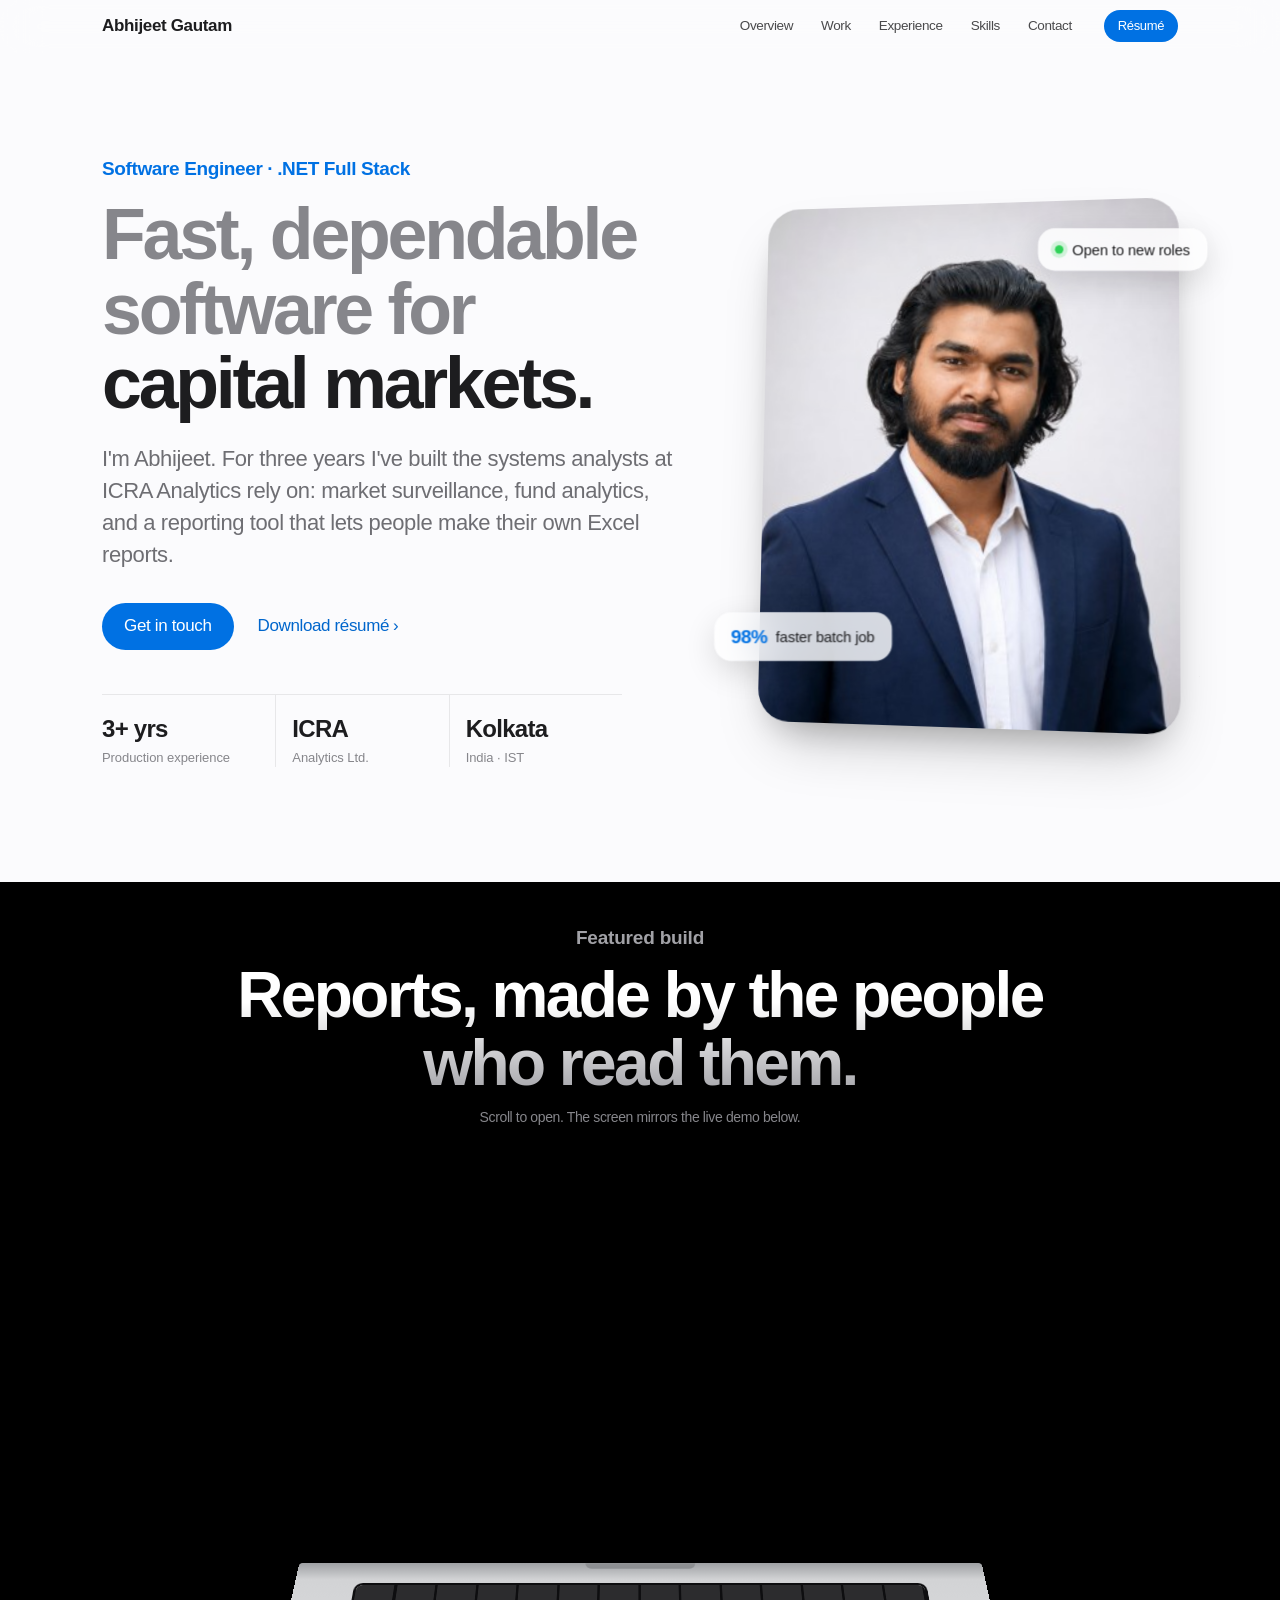
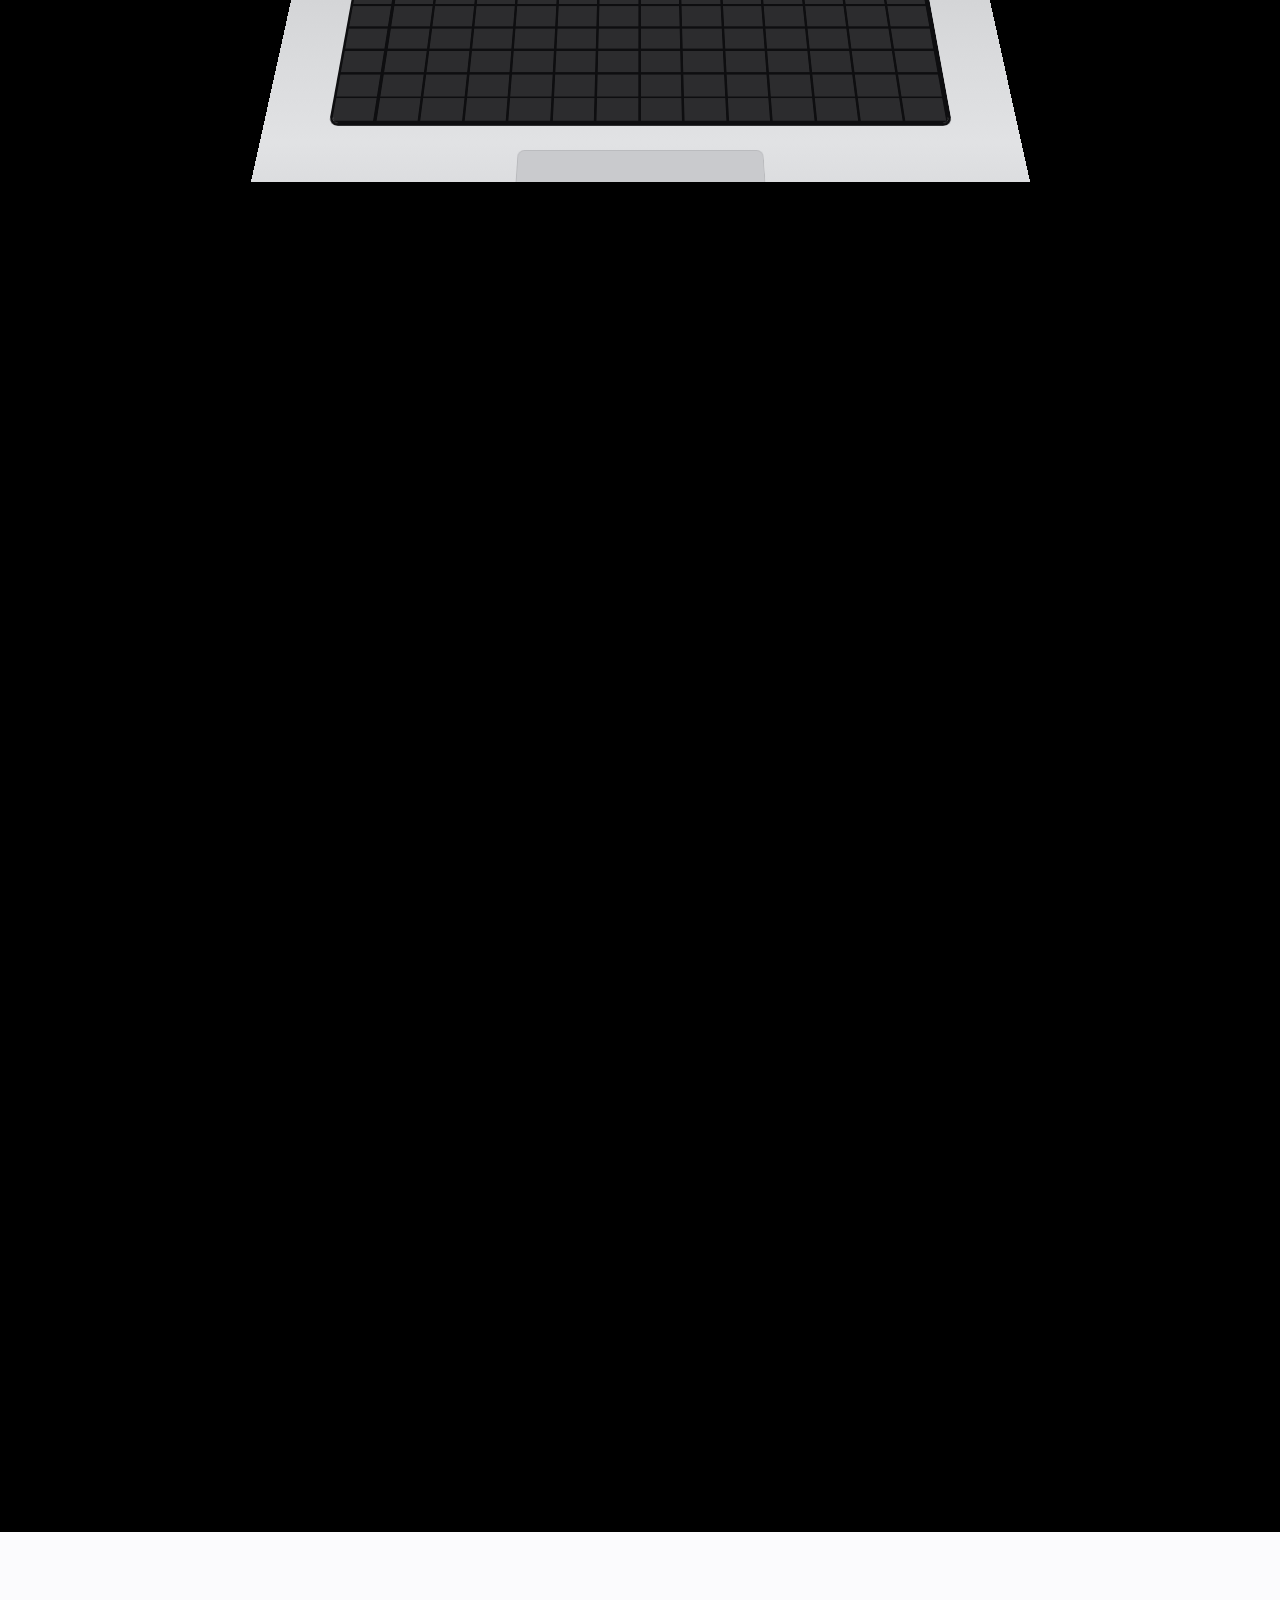
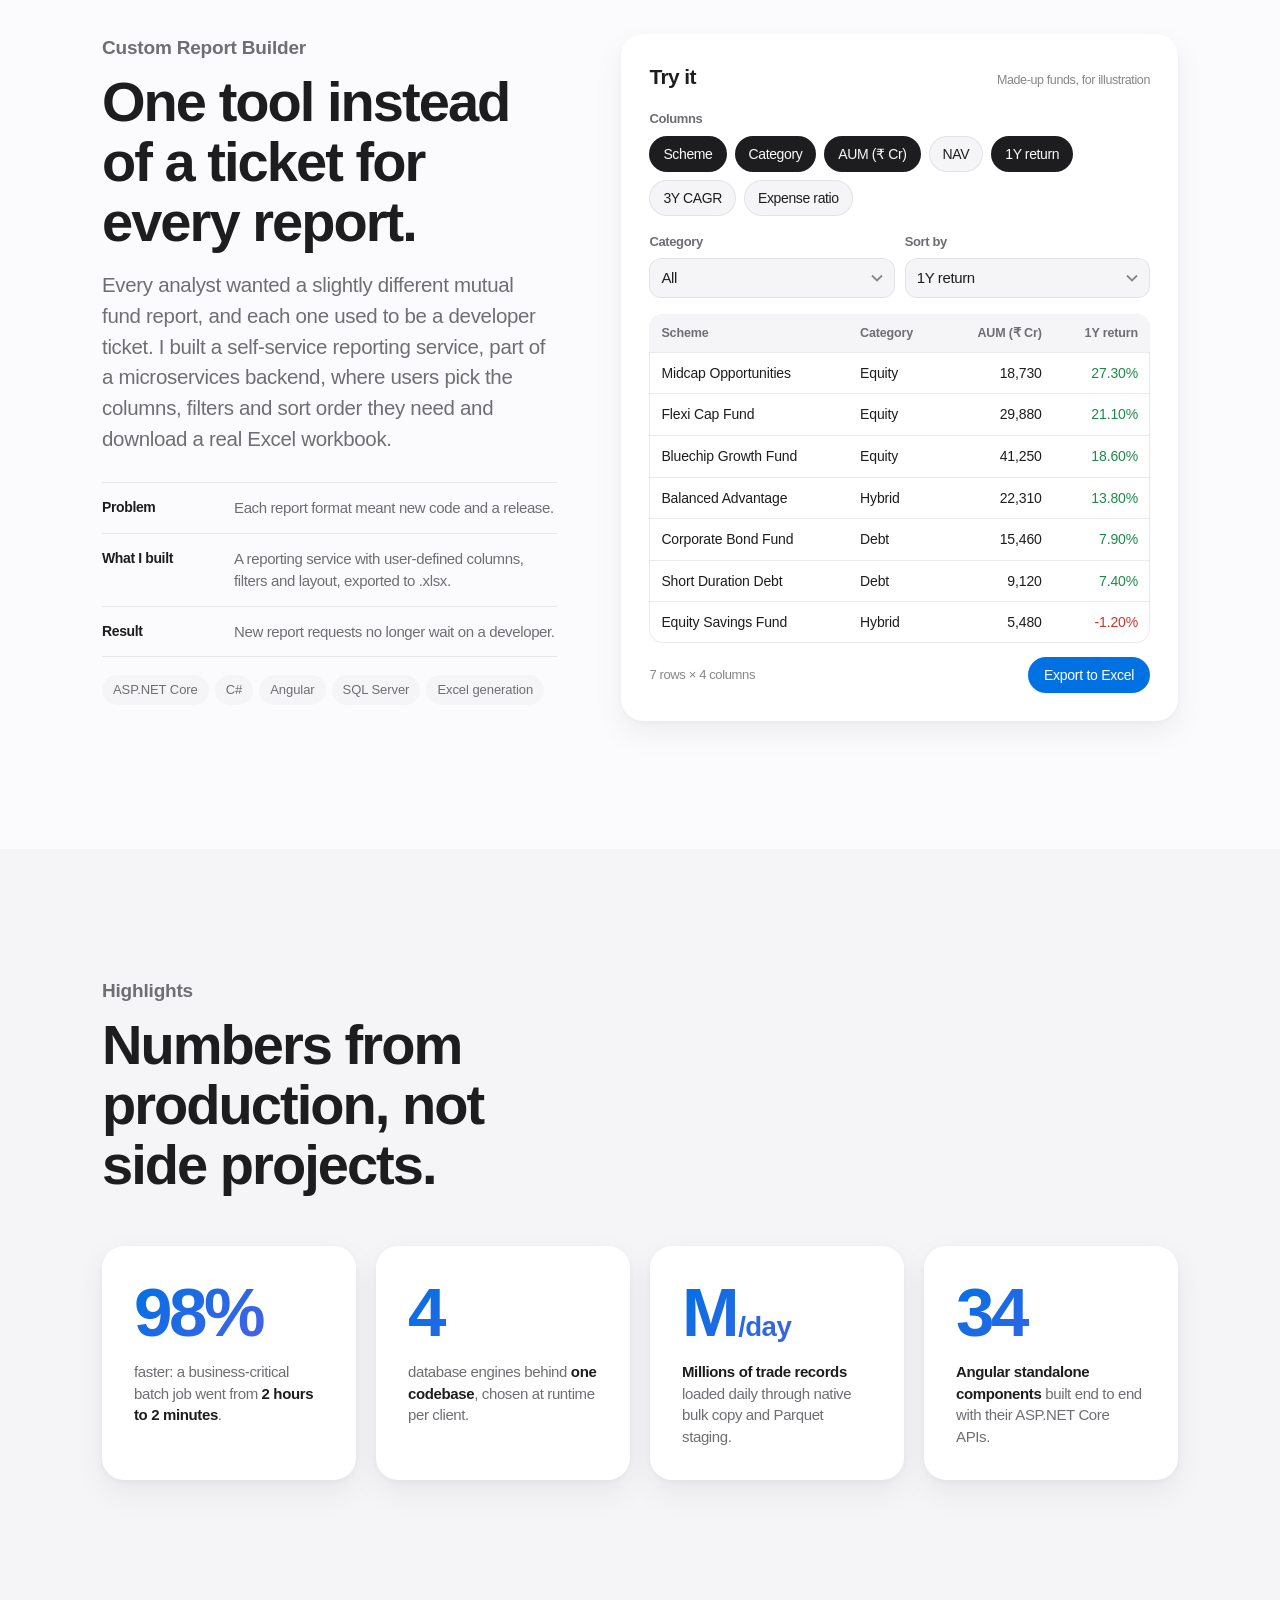
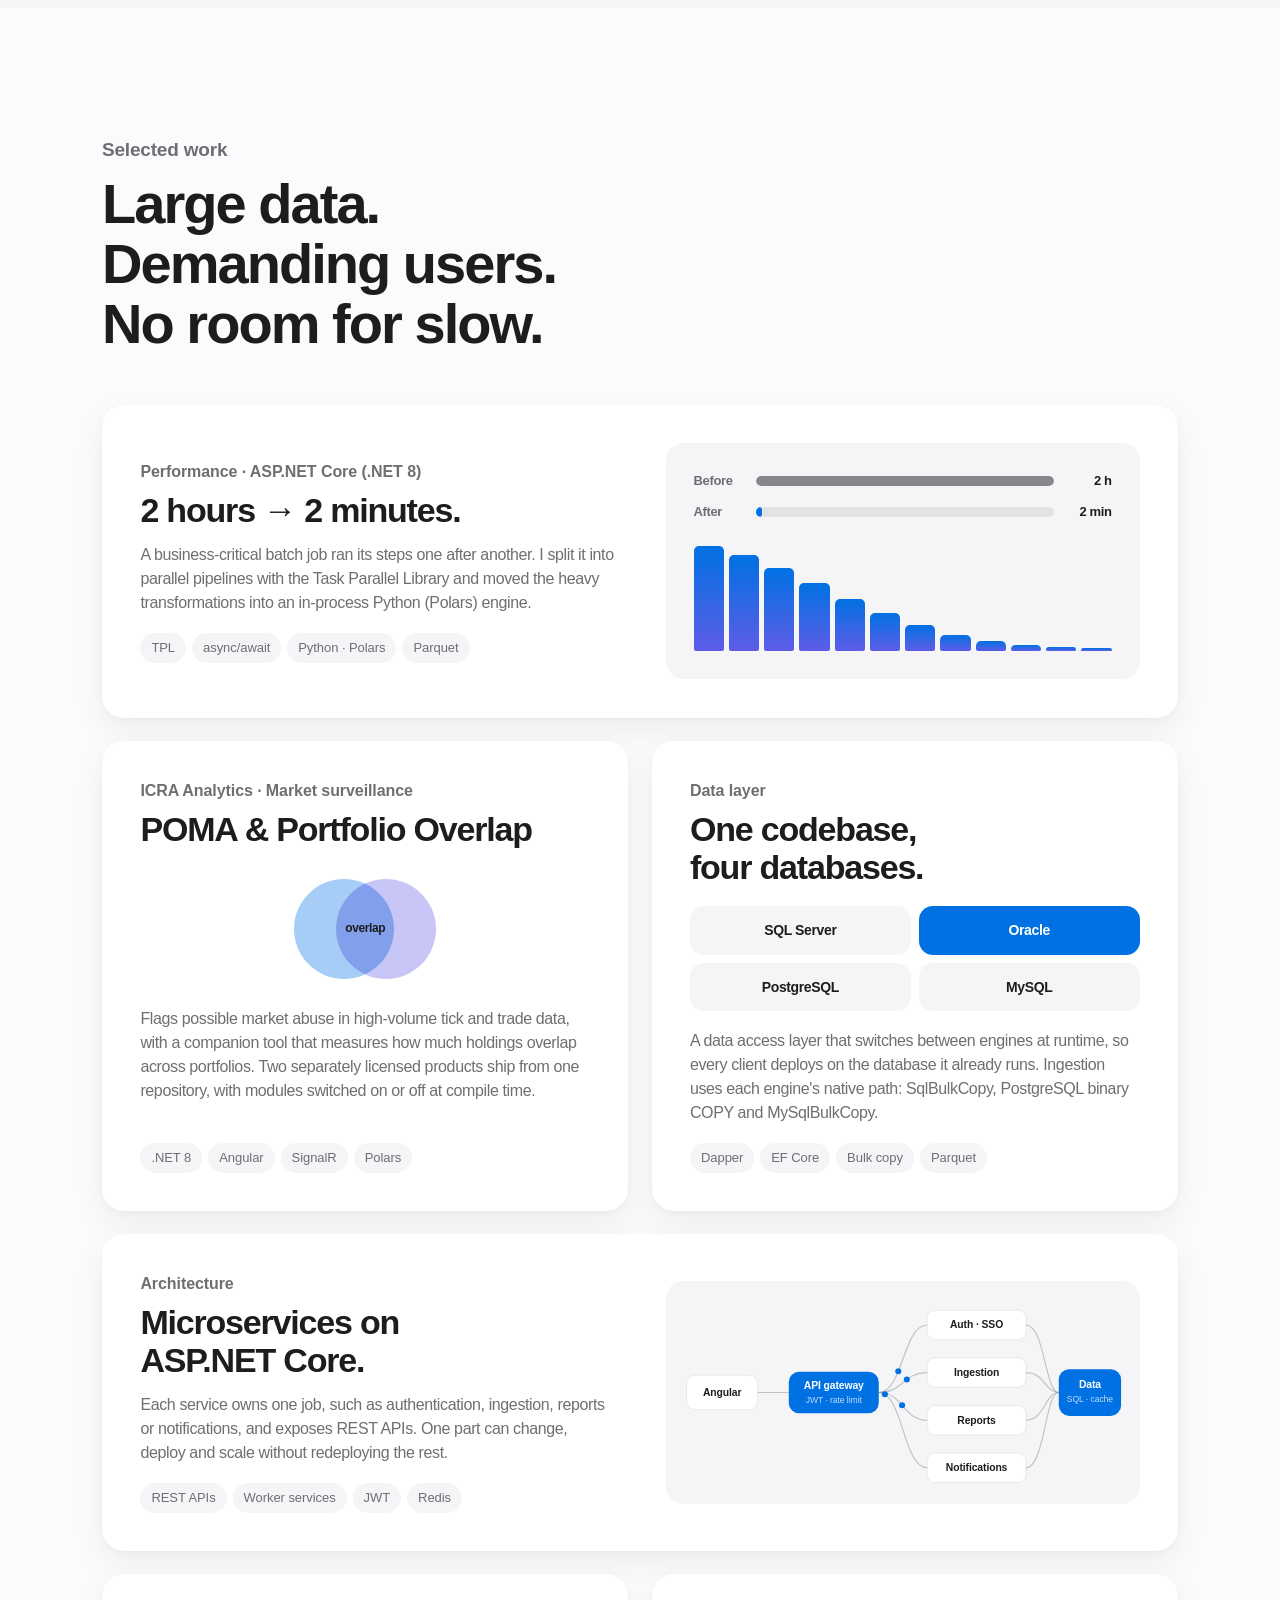
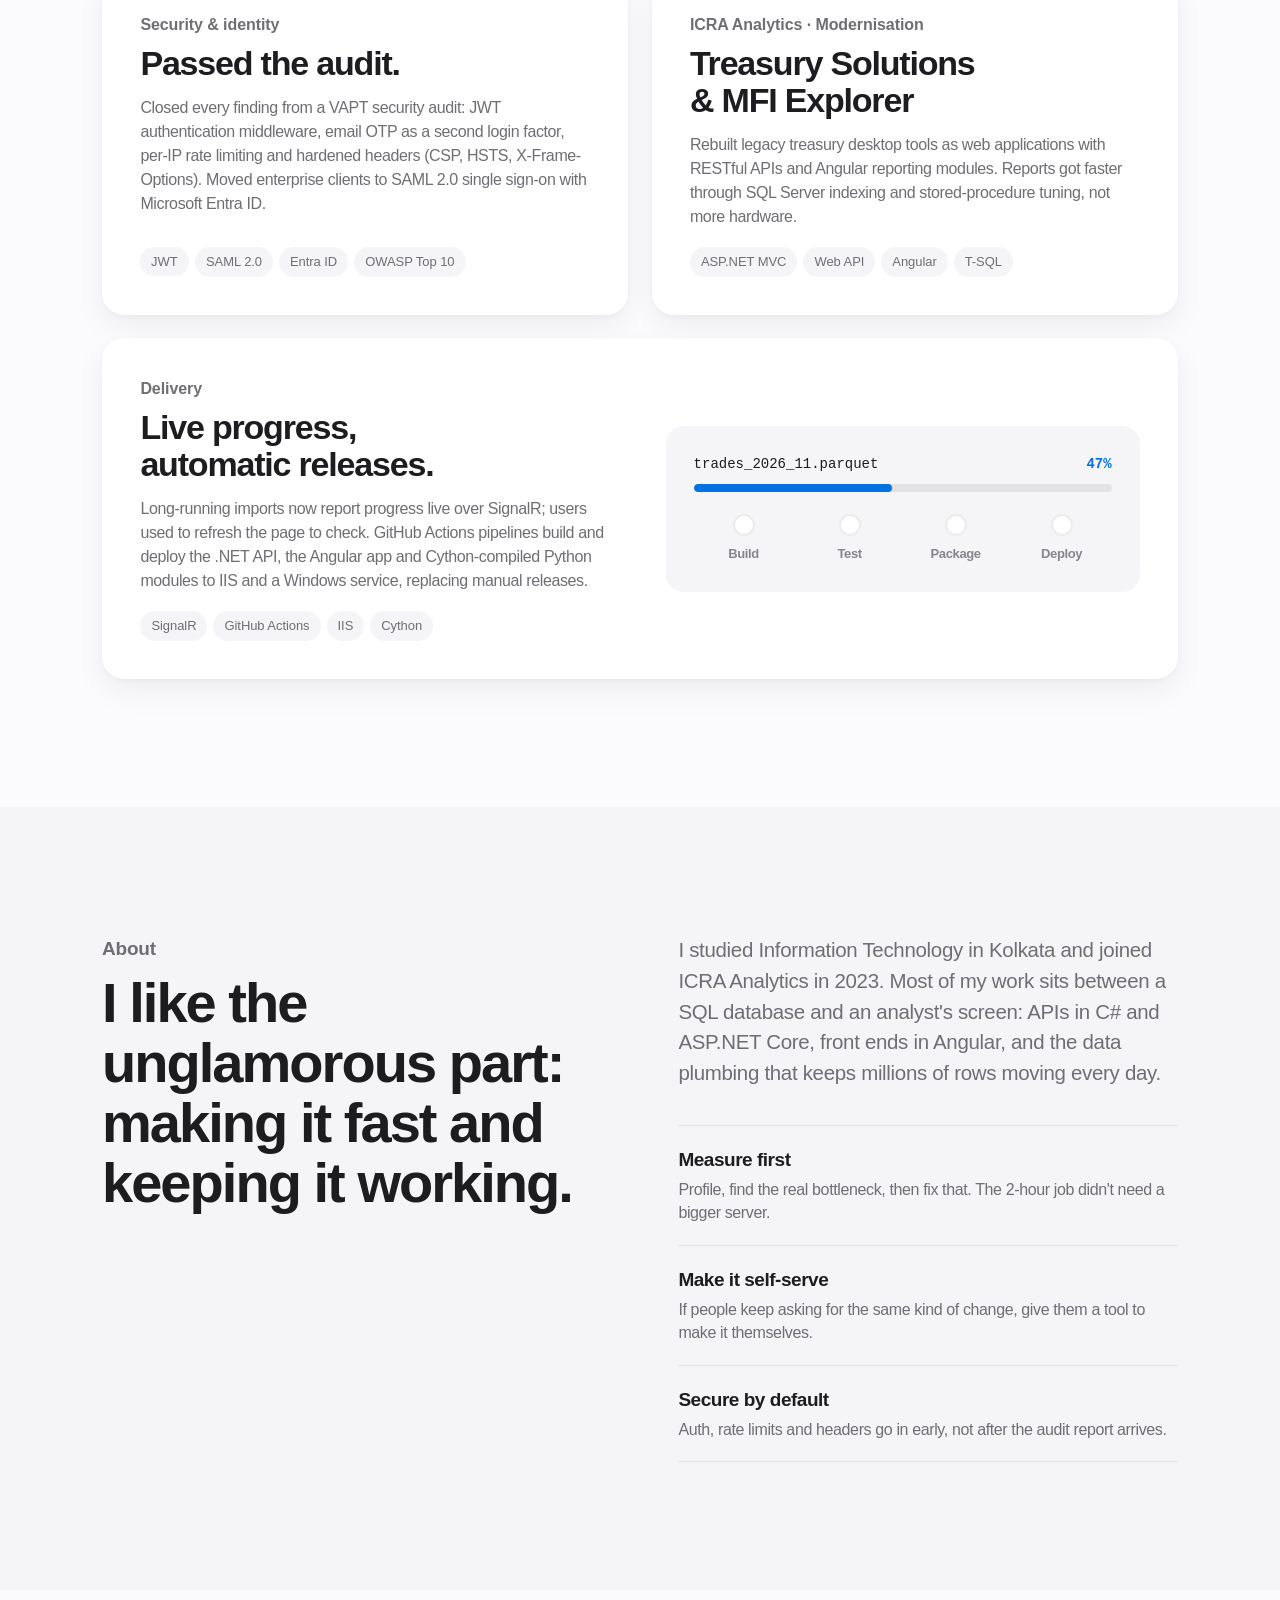
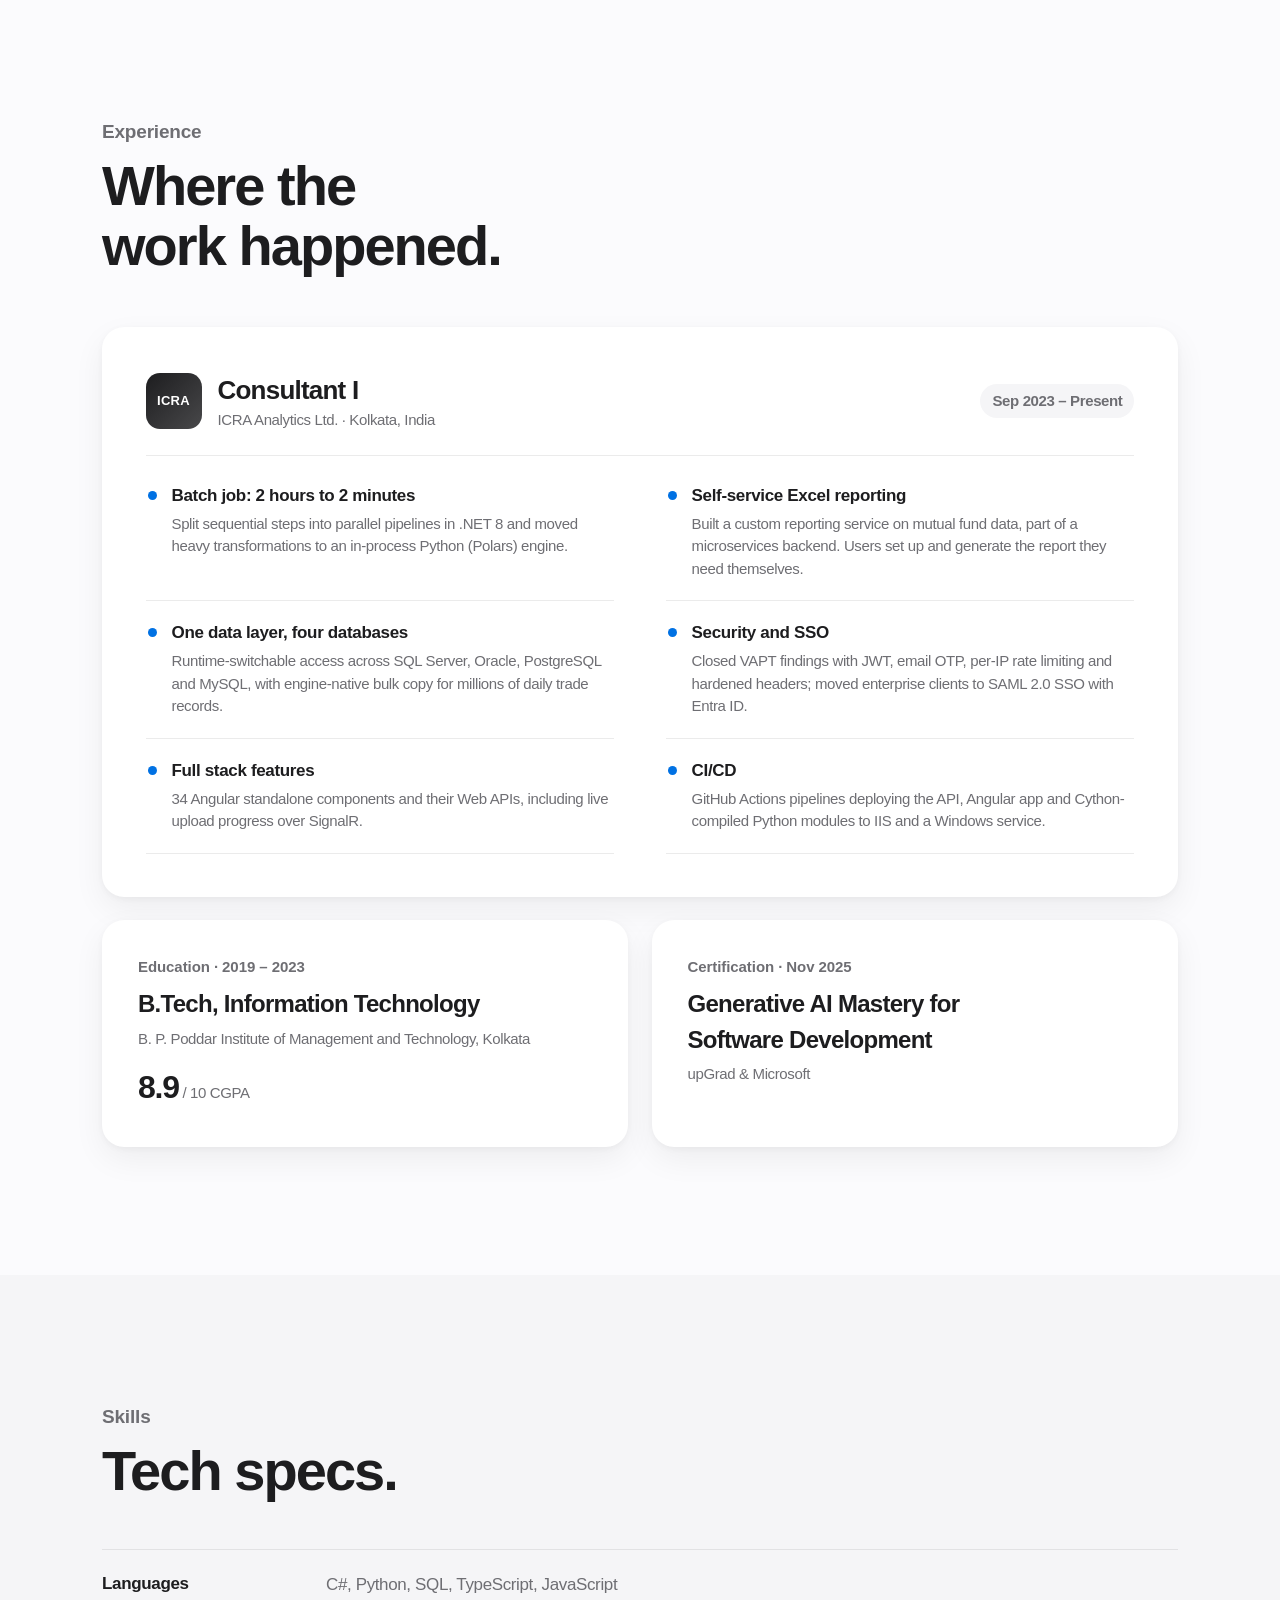
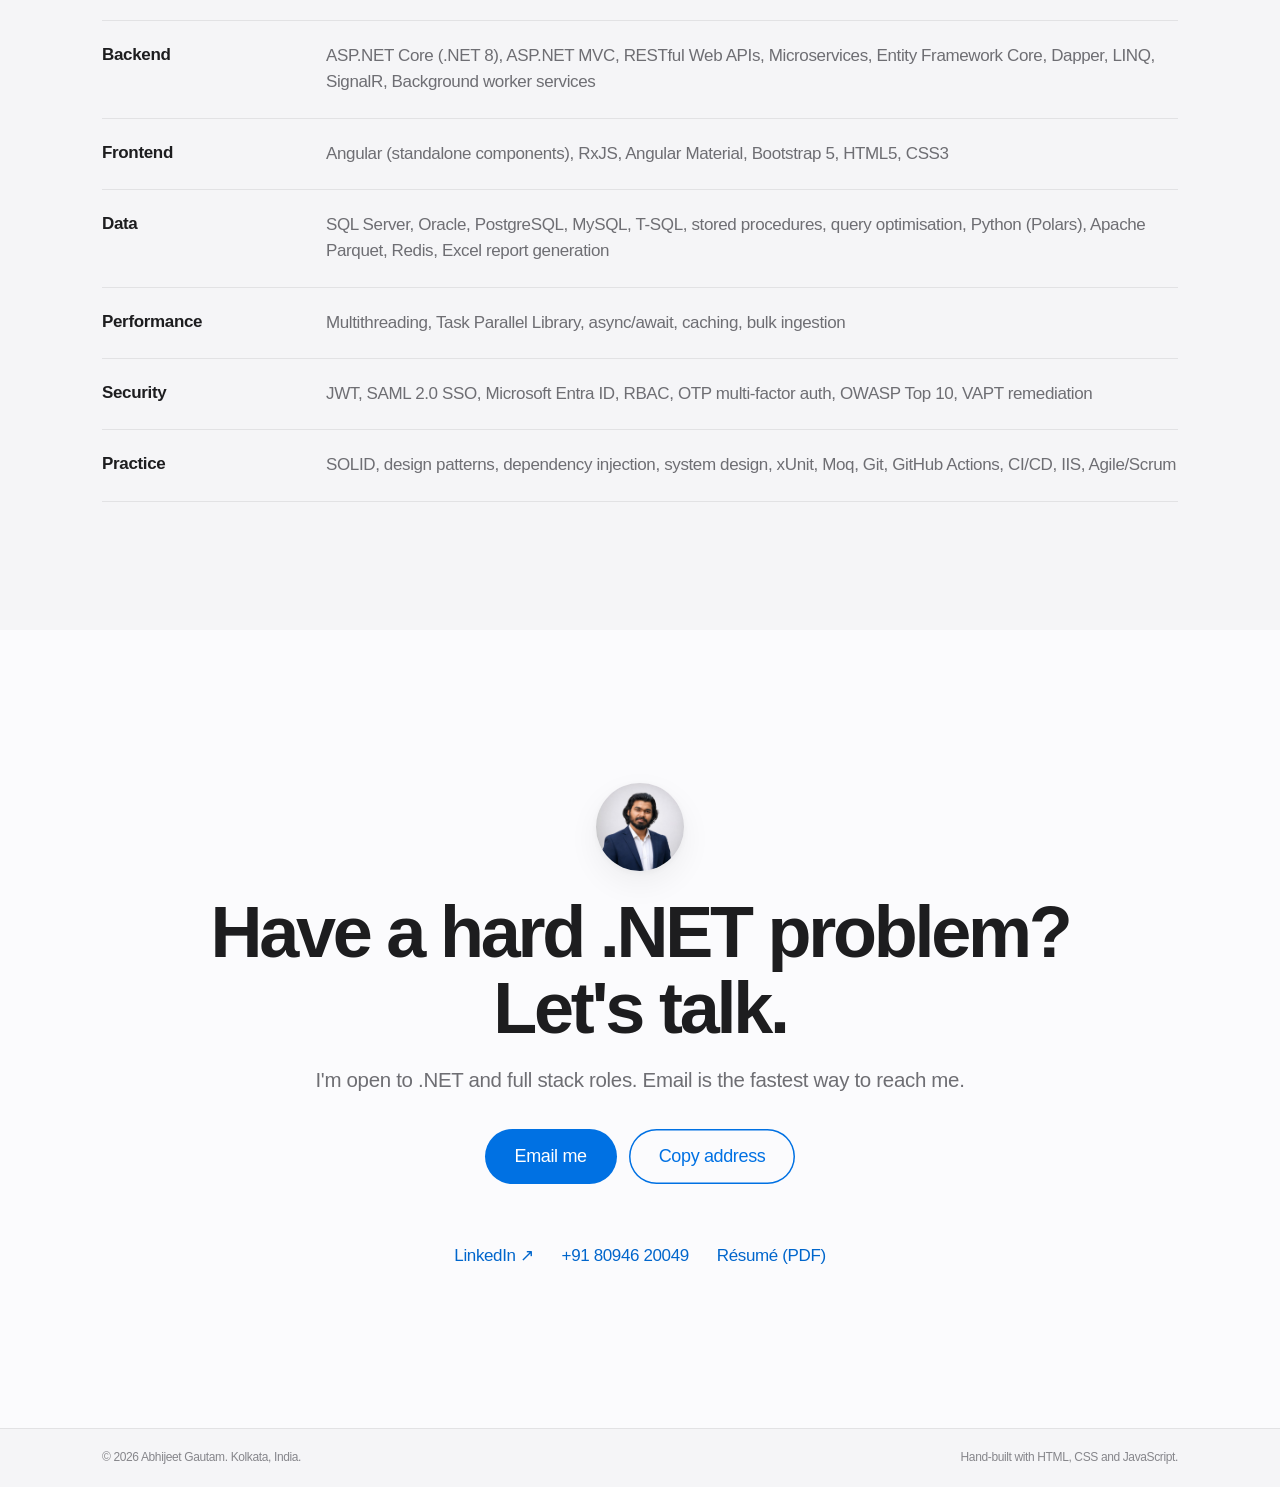
==== commit 1fd60122: "Merge pull request #3 from Herijeet/claude/intelligent-newton-1k2xzu Force browsers to load the new " ====
--- a/index.html
+++ b/index.html
@@ -403,6 +403,7 @@
     <p class="copy-ok" id="copyOk" role="status" aria-live="polite"></p>
     <ul class="ct-links rv">
       <li><a href="https://linkedin.com/in/abhijeet-gautam-a49782195" rel="noopener" target="_blank">LinkedIn <span aria-hidden="true">↗</span></a></li>
+      <li><a href="tel:+918094620049">+91 80946 20049</a></li>
       <li><a href="Abhijeet_Gautam_Resume.pdf" download>Résumé (PDF)</a></li>
     </ul>
   </div>
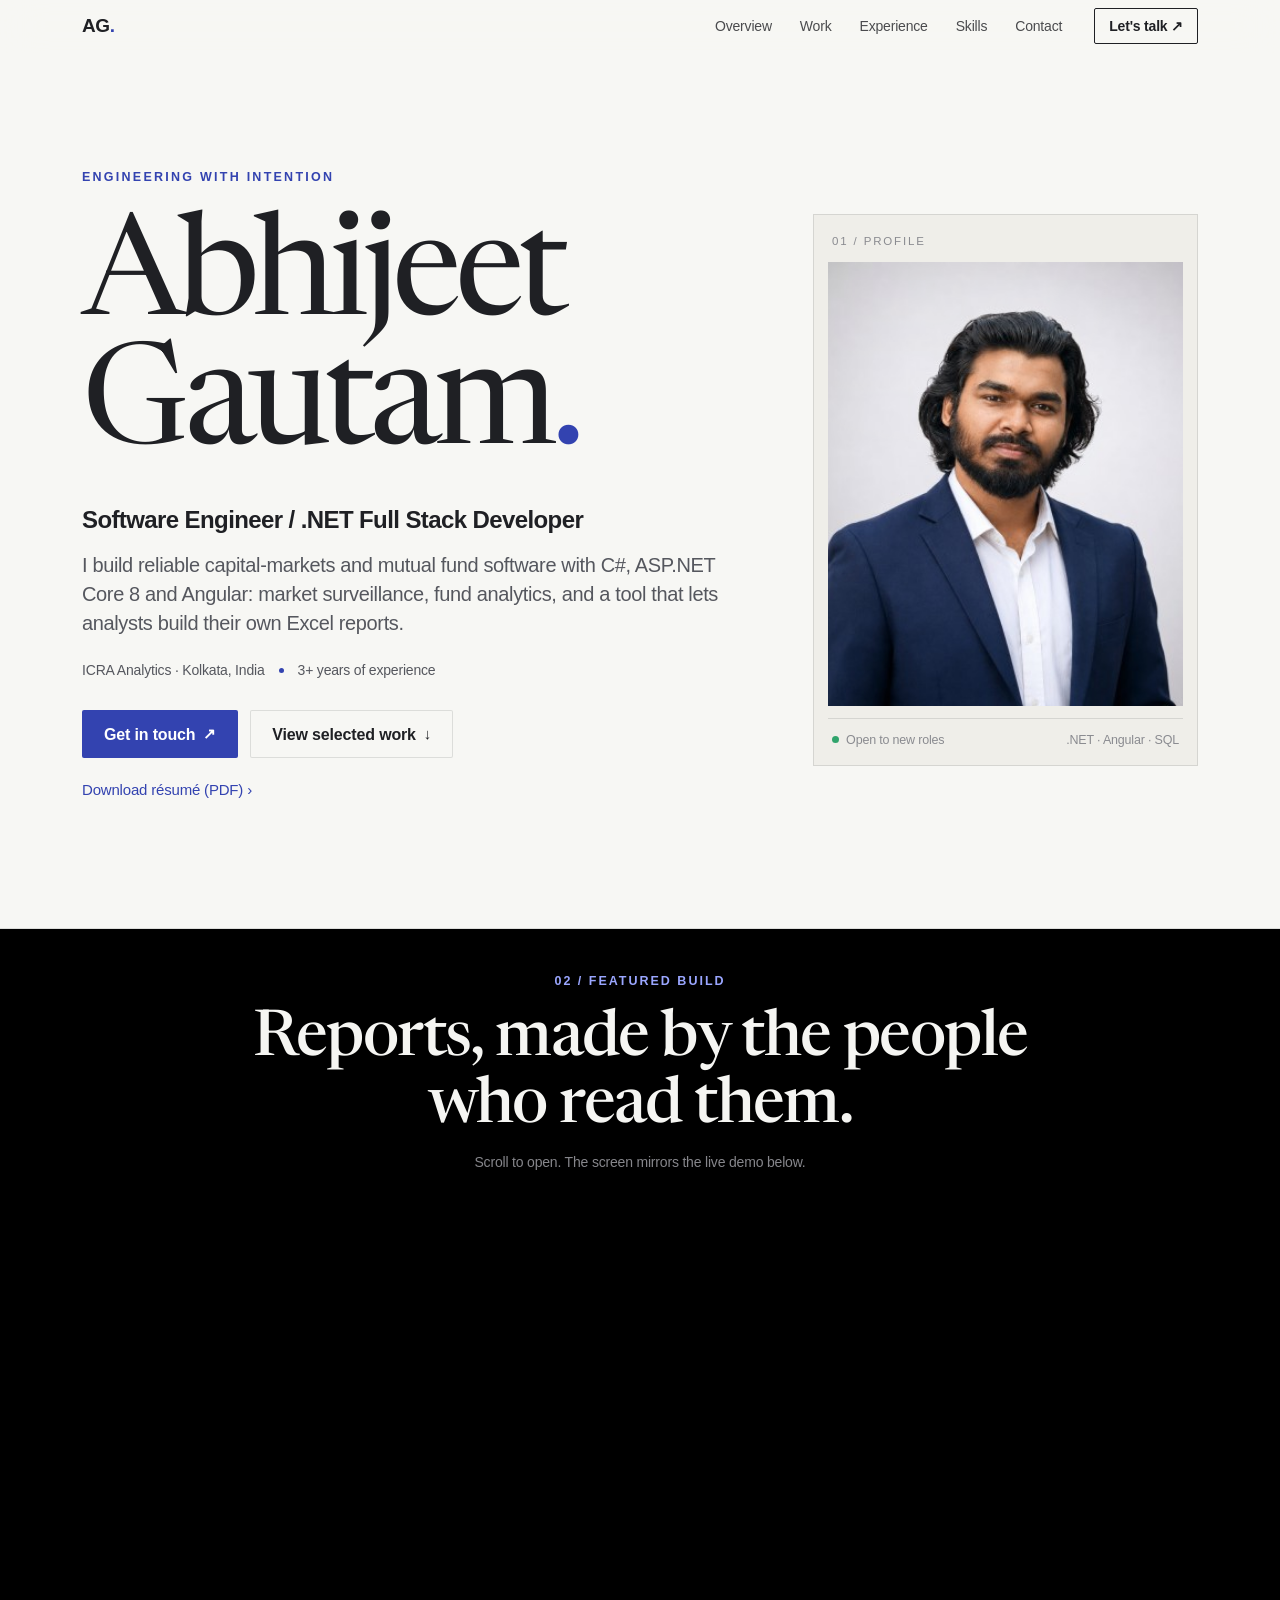
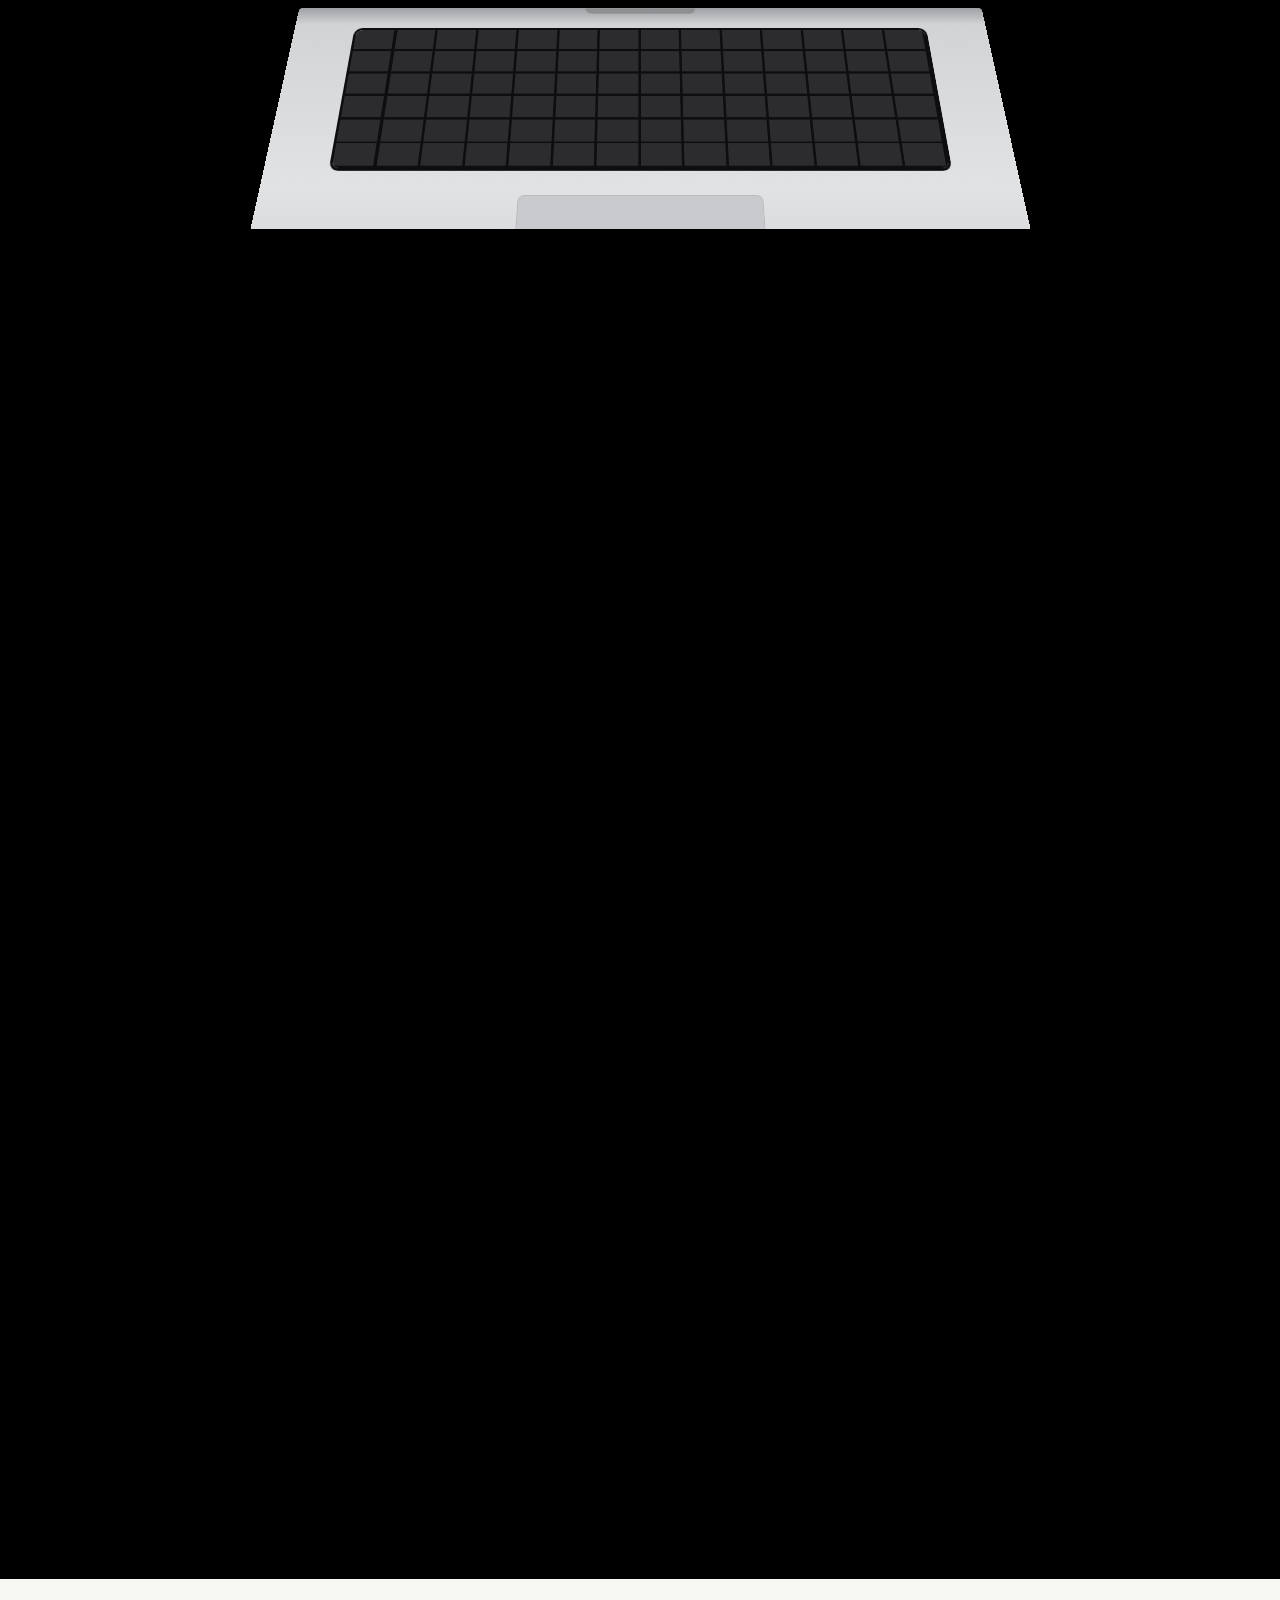
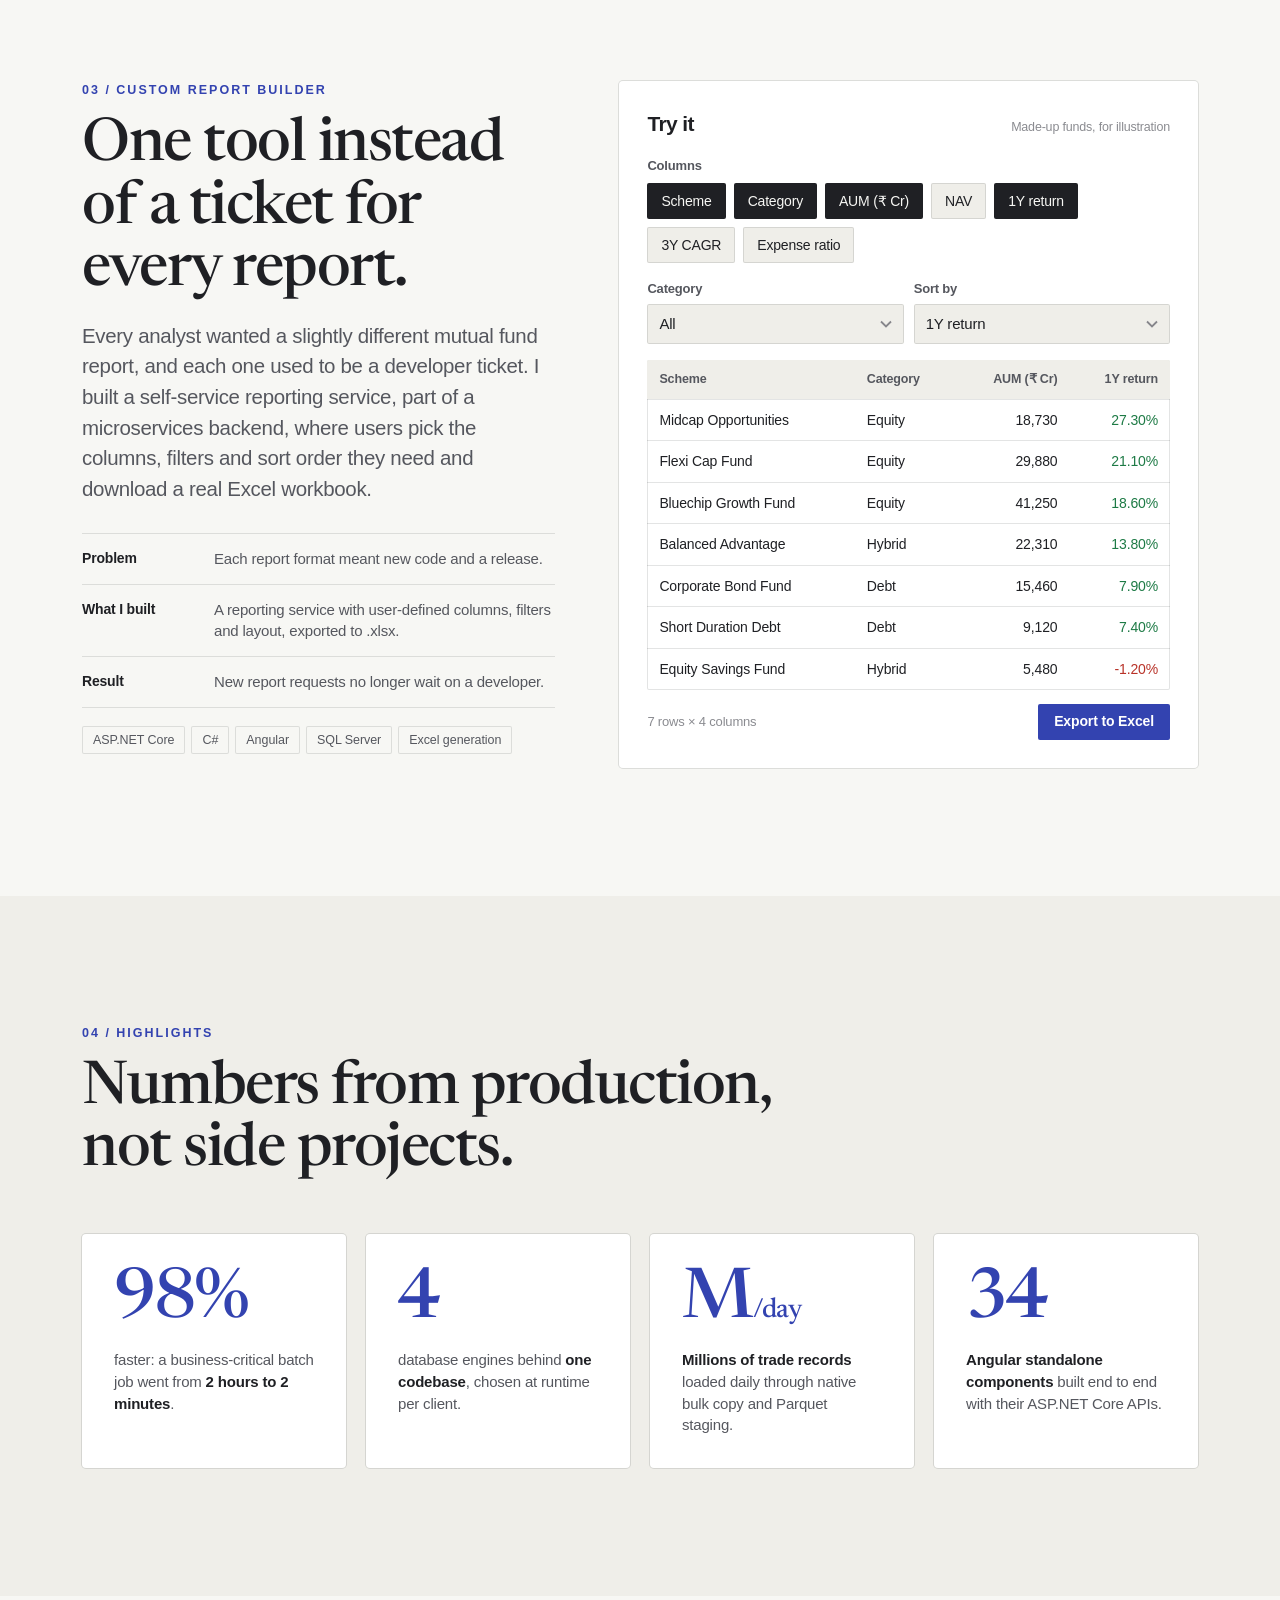
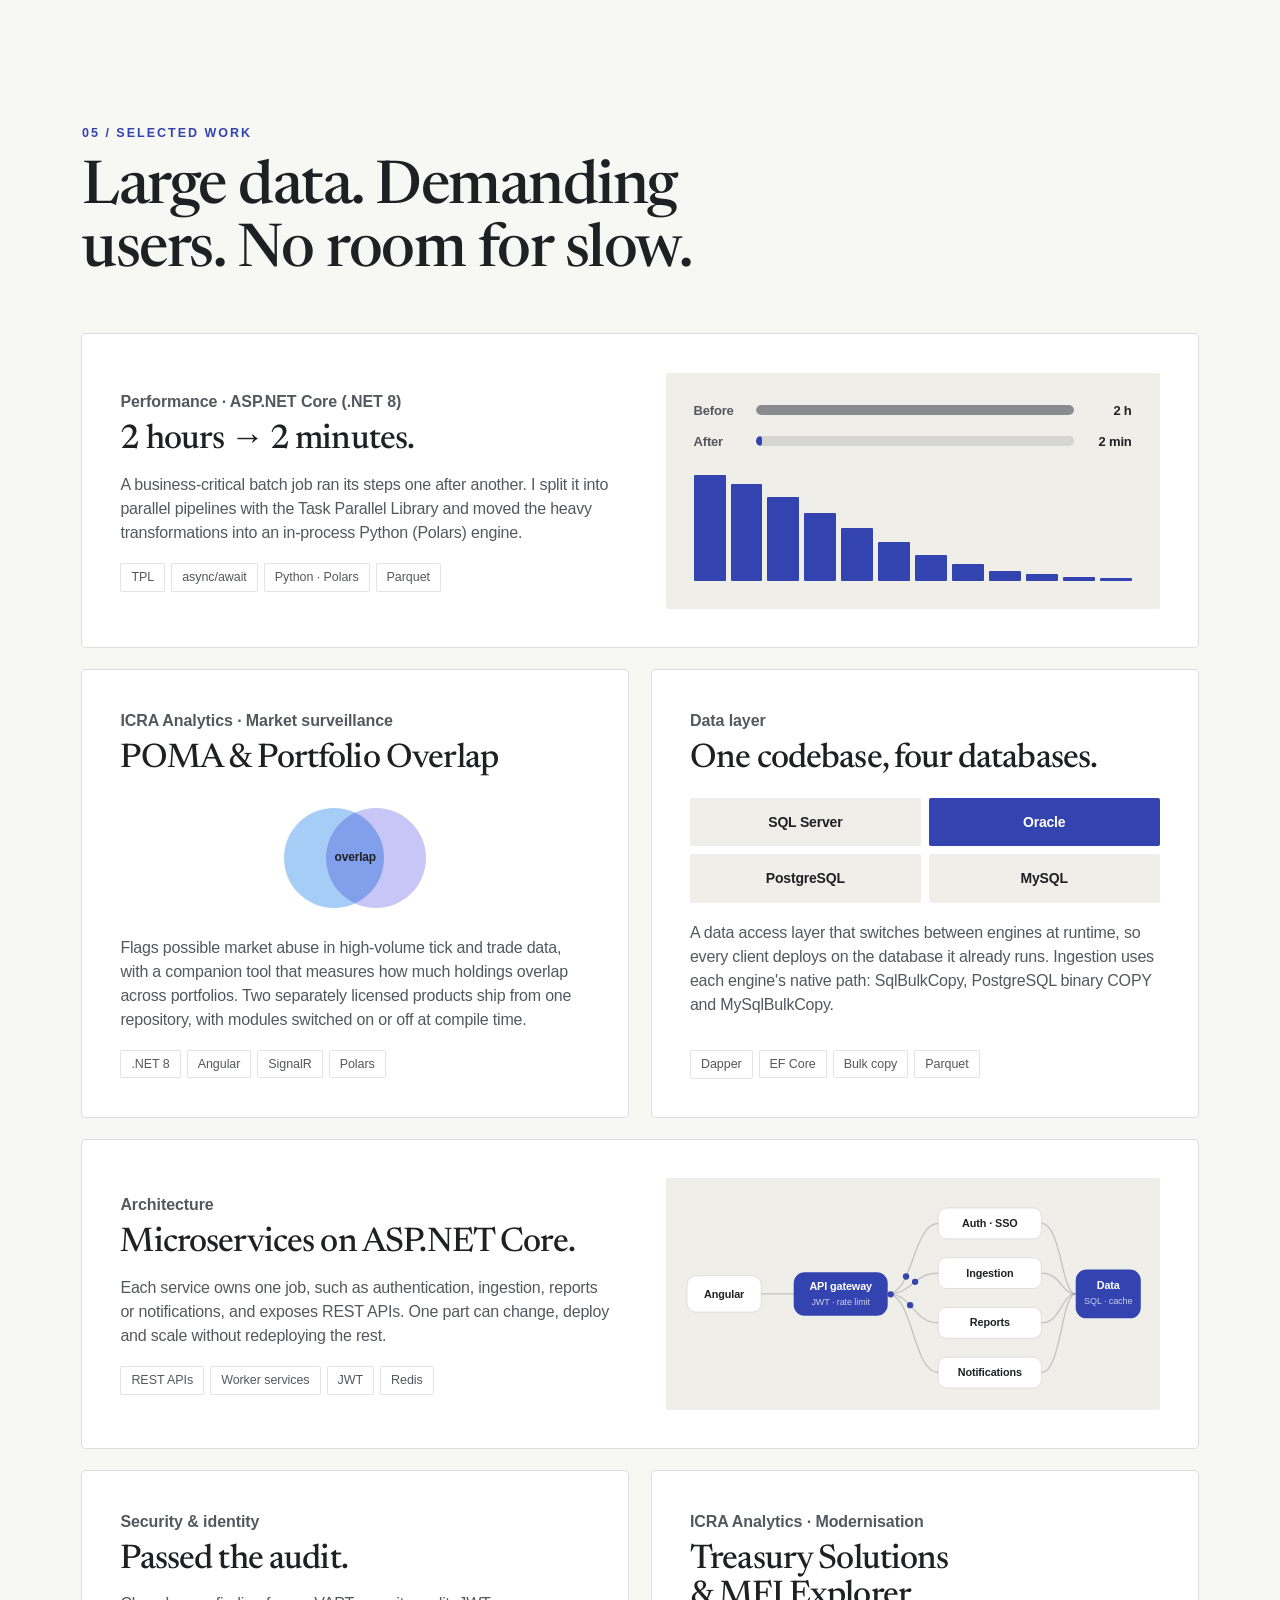
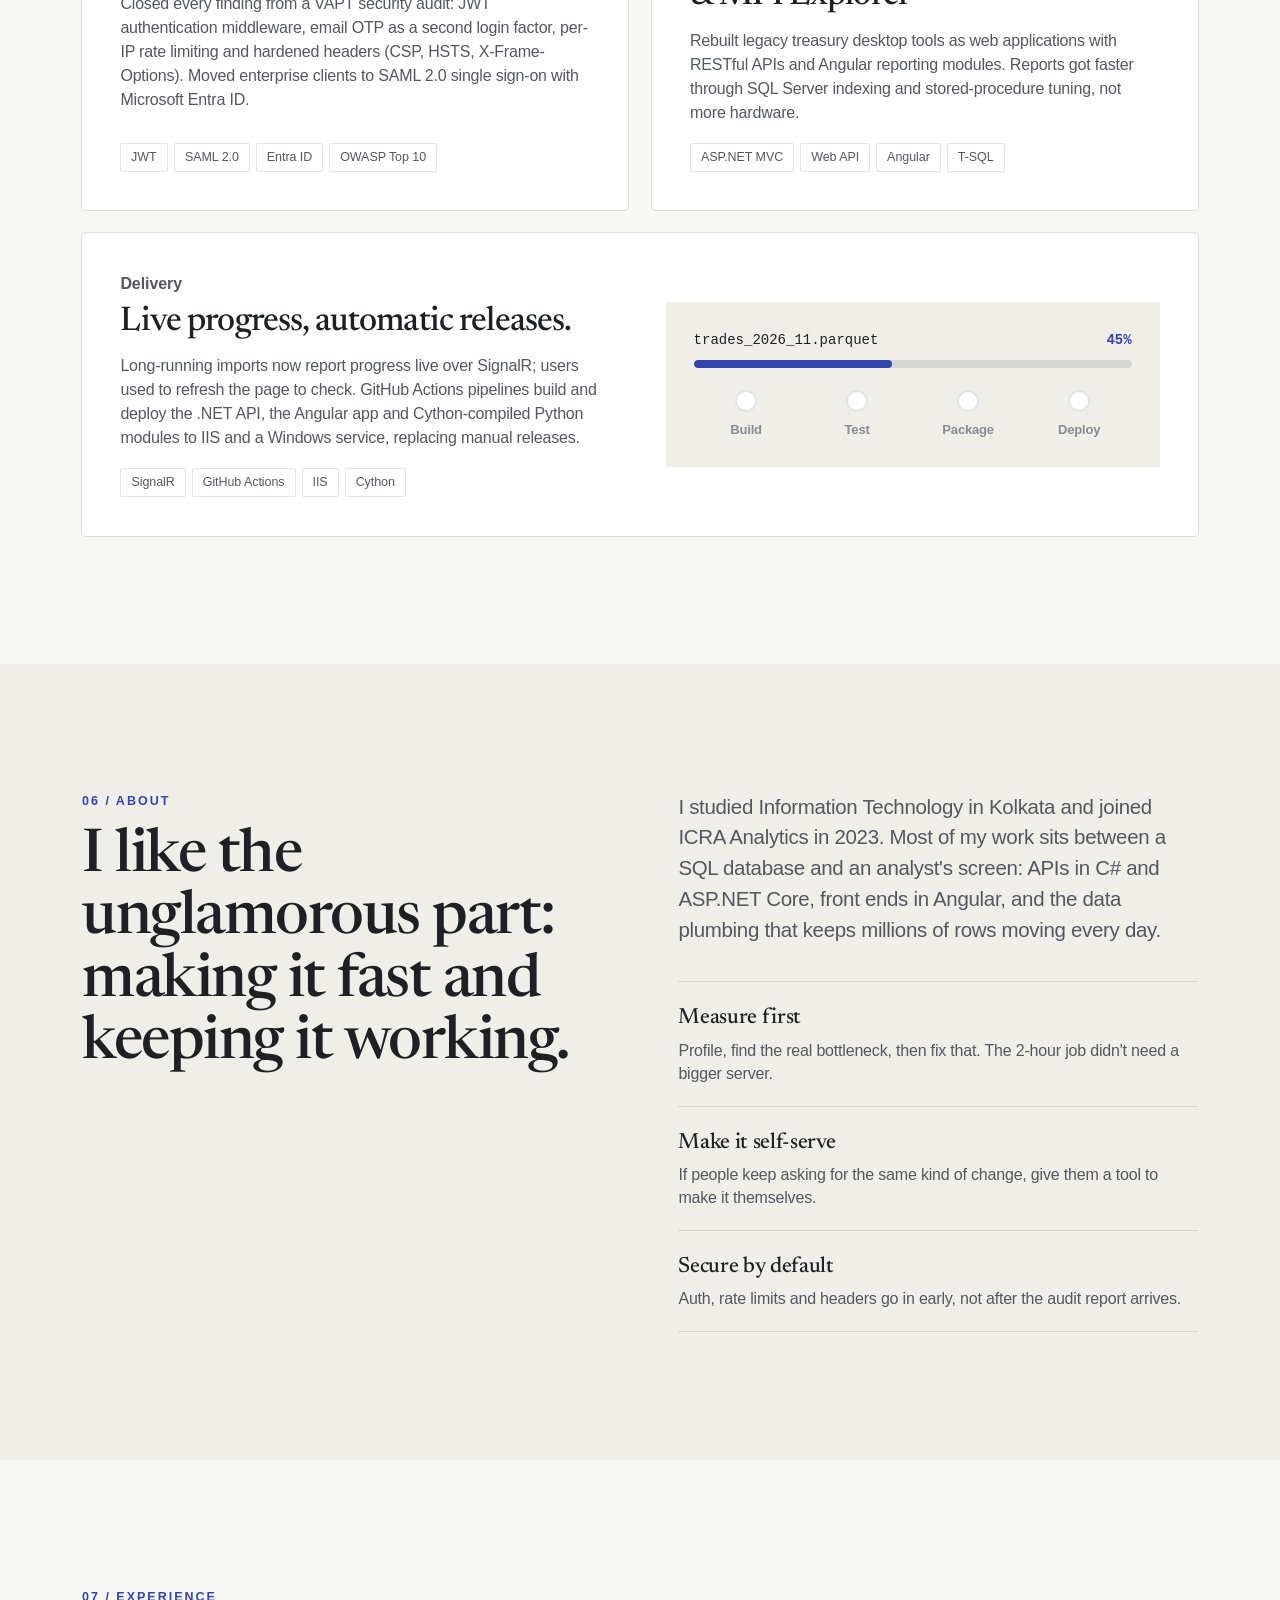
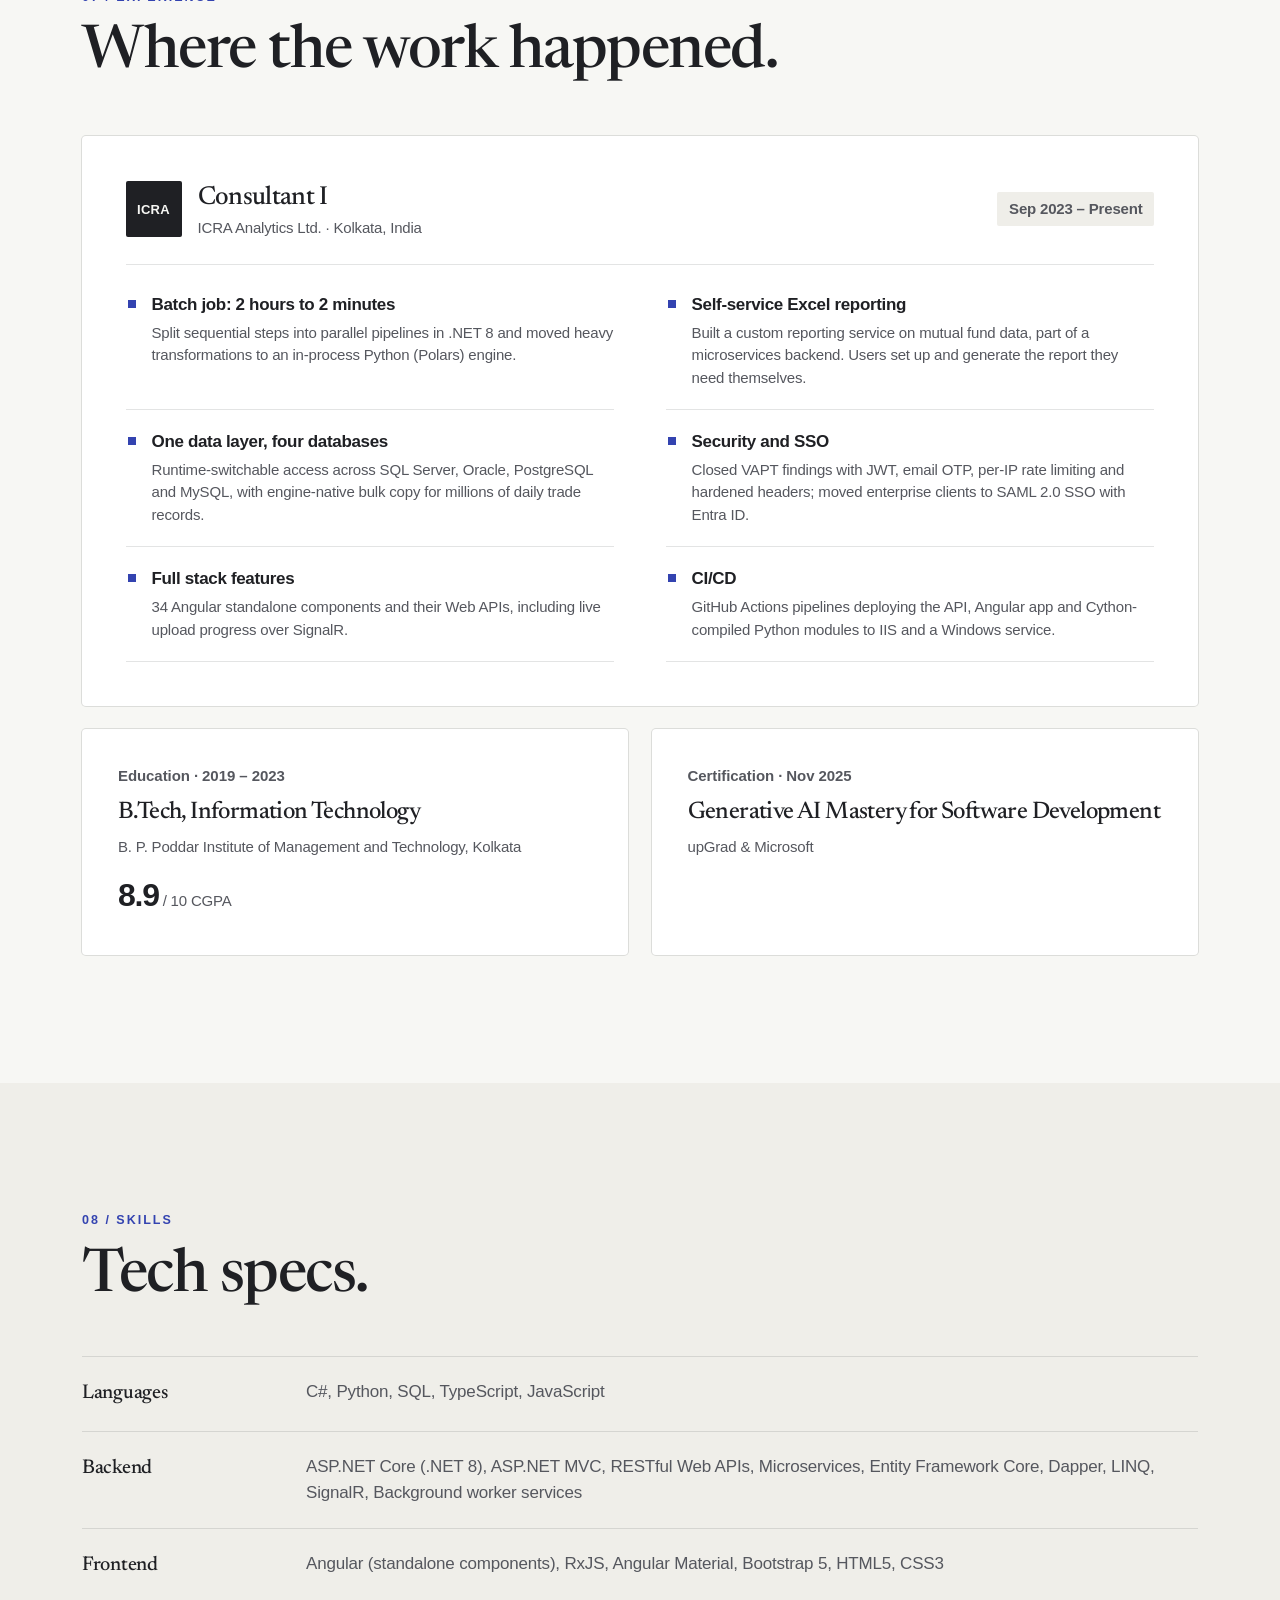
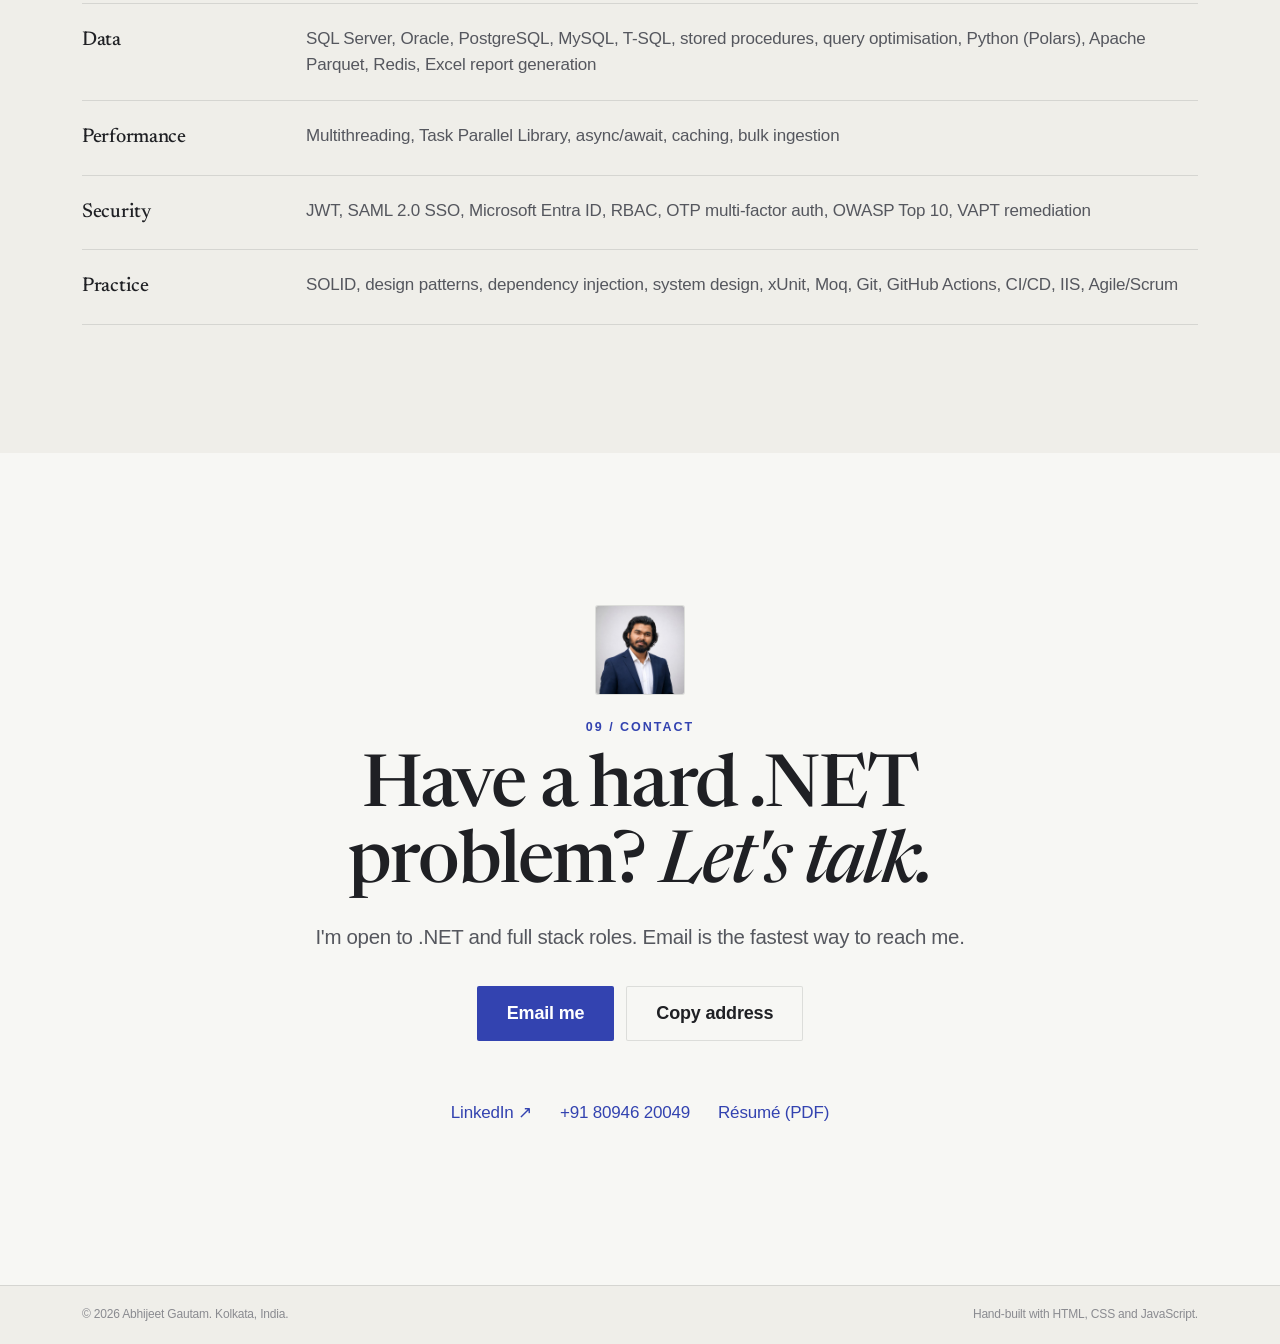
==== commit ed1dffb4: "Apply the editorial style from the Canva portfolio design Adapt the Canva-generated portfolio design" ====
--- a/index.html
+++ b/index.html
@@ -3,8 +3,8 @@
 <head>
 <meta charset="utf-8">
 <meta name="viewport" content="width=device-width, initial-scale=1, viewport-fit=cover">
-<meta name="theme-color" content="#fbfbfd" media="(prefers-color-scheme: light)">
-<meta name="theme-color" content="#000000" media="(prefers-color-scheme: dark)">
+<meta name="theme-color" content="#f7f7f4" media="(prefers-color-scheme: light)">
+<meta name="theme-color" content="#121211" media="(prefers-color-scheme: dark)">
 <meta name="color-scheme" content="light dark">
 <title>Abhijeet Gautam · Software Engineer, .NET Full Stack</title>
 <meta name="description" content="Abhijeet Gautam is a software engineer in Kolkata building capital-markets and mutual fund software in C#, ASP.NET Core 8 and Angular: microservices, market surveillance and self-service Excel reporting.">
@@ -19,7 +19,10 @@
 
 <link rel="icon" href="abhijeet.jpg">
 <link rel="apple-touch-icon" href="abhijeet.jpg">
-<link rel="stylesheet" href="styles.css?v=20261108">
+<link rel="preconnect" href="https://fonts.googleapis.com">
+<link rel="preconnect" href="https://fonts.gstatic.com" crossorigin>
+<link href="https://fonts.googleapis.com/css2?family=Newsreader:ital,opsz,wght@0,6..72,400;0,6..72,500;1,6..72,400&display=swap" rel="stylesheet">
+<link rel="stylesheet" href="styles.css?v=20261113">
 <script>document.documentElement.classList.add('js')</script>
 
 <script type="application/ld+json">
@@ -38,7 +41,7 @@
 <!-- ============ NAV ============ -->
 <header class="nav" id="nav">
   <div class="nav-in">
-    <a class="brand" href="#top" aria-label="Abhijeet Gautam, back to top">Abhijeet Gautam</a>
+    <a class="brand" href="#top" aria-label="Abhijeet Gautam, back to top">AG<span>.</span></a>
     <nav aria-label="Main">
       <ul class="nav-links" id="navLinks">
         <li><a href="#overview">Overview</a></li>
@@ -46,9 +49,10 @@
         <li><a href="#experience">Experience</a></li>
         <li><a href="#skills">Skills</a></li>
         <li><a href="#contact">Contact</a></li>
+        <li class="only-menu"><a href="Abhijeet_Gautam_Resume.pdf" download>Résumé (PDF)</a></li>
       </ul>
     </nav>
-    <a class="nav-cta" href="Abhijeet_Gautam_Resume.pdf" download>Résumé</a>
+    <a class="nav-cta" href="#contact">Let's talk <span aria-hidden="true">↗</span></a>
     <button class="burger" id="burger" type="button" aria-expanded="false" aria-controls="navLinks" aria-label="Open menu"><span></span><span></span></button>
   </div>
 </header>
@@ -59,31 +63,31 @@
 <section class="hero" id="top">
   <div class="wrap hero-grid">
     <div class="hero-copy">
-      <p class="hero-kicker rv">Software Engineer · .NET Full Stack</p>
-      <h1 class="hero-title rv"><span class="dim">Fast, dependable software for</span> capital markets.</h1>
+      <p class="hero-kicker rv">Engineering with intention</p>
+      <h1 class="hero-name rv">Abhijeet<br>Gautam<span class="pt">.</span></h1>
+      <p class="hero-role rv">Software Engineer / .NET Full Stack Developer</p>
       <p class="hero-sub rv">
-        I'm Abhijeet. For three years I've built the systems analysts at ICRA Analytics rely on:
-        market surveillance, fund analytics, and a reporting tool that lets people make their own Excel reports.
+        I build reliable capital-markets and mutual fund software with C#, ASP.NET Core 8 and Angular:
+        market surveillance, fund analytics, and a tool that lets analysts build their own Excel reports.
       </p>
+      <p class="hero-meta rv"><span>ICRA Analytics · Kolkata, India</span><i aria-hidden="true"></i><span>3+ years of experience</span></p>
       <div class="hero-actions rv">
-        <a class="btn" href="mailto:gautamabhijeet7@gmail.com">Get in touch</a>
-        <a class="link" href="Abhijeet_Gautam_Resume.pdf" download>Download résumé <span aria-hidden="true">›</span></a>
-      </div>
-      <ul class="hero-facts rv" aria-label="At a glance">
-        <li><b>3+ yrs</b><span>Production experience</span></li>
-        <li><b>ICRA</b><span>Analytics Ltd.</span></li>
-        <li><b>Kolkata</b><span>India · IST</span></li>
-      </ul>
-    </div>
-
-    <div class="hero-media rv" id="tiltWrap">
-      <div class="tilt" id="tilt">
-        <img src="abhijeet.jpg" alt="Portrait of Abhijeet Gautam" width="400" height="500" fetchpriority="high">
-        <span class="sheen" aria-hidden="true"></span>
-      </div>
-      <div class="float f1" aria-hidden="true"><b>98%</b> faster batch job</div>
-      <div class="float f2" aria-hidden="true"><span class="dot"></span>Open to new roles</div>
-    </div>
+        <a class="btn" href="#contact">Get in touch <span aria-hidden="true">↗</span></a>
+        <a class="btn ghost" href="#work">View selected work <span aria-hidden="true">↓</span></a>
+      </div>
+      <a class="link hero-cv rv" href="Abhijeet_Gautam_Resume.pdf" download>Download résumé (PDF) <span aria-hidden="true">›</span></a>
+    </div>
+
+    <figure class="hero-media rv" id="tiltWrap">
+      <div class="frame">
+        <p class="frame-k">01 / Profile</p>
+        <div class="tilt" id="tilt">
+          <img src="abhijeet.jpg" alt="Portrait of Abhijeet Gautam" width="400" height="500" fetchpriority="high">
+          <span class="sheen" aria-hidden="true"></span>
+        </div>
+        <figcaption class="frame-cap"><span>Open to new roles</span><span>.NET · Angular · SQL</span></figcaption>
+      </div>
+    </figure>
   </div>
 </section>
 
@@ -91,7 +95,7 @@
 <section class="show" id="overview" aria-labelledby="show-h">
   <div class="show-pin">
     <div class="show-head">
-      <p class="eyebrow light">Featured build</p>
+      <p class="eyebrow light">02 / Featured build</p>
       <h2 id="show-h" class="show-title">Reports, made by the people<br class="br-wide"> who read them.</h2>
       <p class="show-cap">Scroll to open. The screen mirrors the live demo below.</p>
     </div>
@@ -120,7 +124,7 @@
   <div class="wrap">
     <div class="split">
       <div class="split-txt">
-        <p class="eyebrow rv">Custom Report Builder</p>
+        <p class="eyebrow rv">03 / Custom Report Builder</p>
         <h2 id="rb-h" class="h2 rv">One tool instead of a ticket for every report.</h2>
         <p class="body rv">
           Every analyst wanted a slightly different mutual fund report, and each one used to be a developer ticket.
@@ -166,7 +170,7 @@
 <!-- ============ HIGHLIGHTS ============ -->
 <section class="sec tint" aria-labelledby="hl-h">
   <div class="wrap">
-    <p class="eyebrow rv">Highlights</p>
+    <p class="eyebrow rv">04 / Highlights</p>
     <h2 id="hl-h" class="h2 rv">Numbers from production, not side projects.</h2>
     <div class="nums">
       <div class="num card rv"><p class="big"><span data-count="98">98</span>%</p><p>faster: a business-critical batch job went from <b>2 hours to 2 minutes</b>.</p></div>
@@ -180,7 +184,7 @@
 <!-- ============ WORK ============ -->
 <section class="sec" id="work" aria-labelledby="work-h">
   <div class="wrap">
-    <p class="eyebrow rv">Selected work</p>
+    <p class="eyebrow rv">05 / Selected work</p>
     <h2 id="work-h" class="h2 rv">Large data. Demanding users. No room for slow.</h2>
 
     <div class="tiles">
@@ -314,7 +318,7 @@
 <section class="sec tint" aria-labelledby="about-h">
   <div class="wrap about">
     <div>
-      <p class="eyebrow rv">About</p>
+      <p class="eyebrow rv">06 / About</p>
       <h2 id="about-h" class="h2 rv">I like the unglamorous part: making it fast and keeping it working.</h2>
     </div>
     <div class="about-txt">
@@ -335,7 +339,7 @@
 <!-- ============ EXPERIENCE ============ -->
 <section class="sec" id="experience" aria-labelledby="exp-h">
   <div class="wrap">
-    <p class="eyebrow rv">Experience</p>
+    <p class="eyebrow rv">07 / Experience</p>
     <h2 id="exp-h" class="h2 rv">Where the work happened.</h2>
 
     <div class="job card rv">
@@ -376,7 +380,7 @@
 <!-- ============ SKILLS (tech specs) ============ -->
 <section class="sec tint" id="skills" aria-labelledby="sk-h">
   <div class="wrap">
-    <p class="eyebrow rv">Skills</p>
+    <p class="eyebrow rv">08 / Skills</p>
     <h2 id="sk-h" class="h2 rv">Tech specs.</h2>
     <dl class="specs">
       <div class="rv"><dt>Languages</dt><dd>C#, Python, SQL, TypeScript, JavaScript</dd></div>
@@ -394,7 +398,8 @@
 <section class="contact" id="contact" aria-labelledby="ct-h">
   <div class="wrap">
     <img class="ct-face rv" src="abhijeet.jpg" alt="" width="88" height="88" loading="lazy">
-    <h2 id="ct-h" class="ct-title rv">Have a hard .NET problem?<br>Let's talk.</h2>
+    <p class="eyebrow rv">09 / Contact</p>
+    <h2 id="ct-h" class="ct-title rv">Have a hard .NET problem? <em>Let's talk.</em></h2>
     <p class="body rv">I'm open to .NET and full stack roles. Email is the fastest way to reach me.</p>
     <div class="ct-actions rv">
       <a class="btn lg" href="mailto:gautamabhijeet7@gmail.com">Email me</a>
@@ -418,6 +423,6 @@
   </div>
 </footer>
 
-<script src="main.js?v=20261108" defer></script>
+<script src="main.js?v=20261113" defer></script>
 </body>
 </html>
--- a/styles.css
+++ b/styles.css
@@ -3,48 +3,49 @@
    ≤480 small phones · ≤734 phones · ≤1068 tablets · ≥1440 large monitors. */
 
 :root{
-  --bg:#fbfbfd;
-  --tint:#f5f5f7;
+  --bg:#f7f7f4;
+  --tint:#efeee9;
   --card:#ffffff;
-  --ink:#1d1d1f;
-  --ink2:#6e6e73;
-  --ink3:#86868b;
-  --line:rgba(0,0,0,.08);
-  --blue:#0071e3;
-  --blue-h:#0077ed;
-  --link:#0066cc;
-  --green:#1d8a4a;
-  --red:#c9342b;
-  --shadow:0 2px 6px rgba(0,0,0,.04),0 12px 32px rgba(0,0,0,.06);
-  --shadow-h:0 4px 10px rgba(0,0,0,.05),0 24px 48px rgba(0,0,0,.1);
-  --nav:rgba(251,251,253,.78);
-
-  --font:-apple-system,BlinkMacSystemFont,"SF Pro Display","SF Pro Text","Helvetica Neue","Segoe UI",Roboto,Inter,Arial,sans-serif;
+  --ink:#1f2024;
+  --ink2:#55575e;
+  --ink3:#8a8b90;
+  --line:rgba(31,32,36,.12);
+  --blue:#3343b0;
+  --blue-h:#28369a;
+  --link:#3343b0;
+  --green:#1d7a45;
+  --red:#b83228;
+  --shadow:0 0 0 1px var(--line);
+  --shadow-h:0 0 0 1px rgba(51,67,176,.35),0 18px 40px -18px rgba(31,32,36,.25);
+  --nav:rgba(247,247,244,.86);
+
+  --font:-apple-system,BlinkMacSystemFont,"SF Pro Text","Helvetica Neue","Segoe UI",Roboto,Arial,sans-serif;
+  --serif:"Newsreader","Iowan Old Style","Palatino Linotype",Georgia,serif;
   --mono:ui-monospace,"SF Mono",Menlo,Consolas,monospace;
 
   --gut:max(22px,env(safe-area-inset-left));
-  --maxw:1120px;
-  --r:22px;
+  --maxw:1160px;
+  --r:4px;
   --ease:cubic-bezier(.25,.1,.25,1);
   --spring:cubic-bezier(.2,.8,.2,1);
 }
 @media (prefers-color-scheme:dark){
   :root{
-    --bg:#000;
-    --tint:#0d0d0f;
-    --card:#1c1c1e;
-    --ink:#f5f5f7;
-    --ink2:#a1a1a6;
-    --ink3:#86868b;
-    --line:rgba(255,255,255,.1);
-    --blue:#0a84ff;
-    --blue-h:#409cff;
-    --link:#2997ff;
-    --green:#30d158;
-    --red:#ff6961;
-    --shadow:0 0 0 1px rgba(255,255,255,.06);
-    --shadow-h:0 0 0 1px rgba(255,255,255,.14),0 24px 48px rgba(0,0,0,.6);
-    --nav:rgba(22,22,23,.72);
+    --bg:#121211;
+    --tint:#1a1a18;
+    --card:#1e1e1c;
+    --ink:#f1f0eb;
+    --ink2:#b4b3ad;
+    --ink3:#8a8984;
+    --line:rgba(241,240,235,.12);
+    --blue:#8b98ff;
+    --blue-h:#a3aeff;
+    --link:#9aa6ff;
+    --green:#5fd08a;
+    --red:#ff7a70;
+    --shadow:0 0 0 1px var(--line);
+    --shadow-h:0 0 0 1px rgba(139,152,255,.45),0 18px 40px -18px rgba(0,0,0,.7);
+    --nav:rgba(18,18,17,.84);
   }
 }
 
@@ -441,3 +442,88 @@
   .show-pin{position:relative;height:auto;min-height:0;padding:96px var(--gut)}
   .tilt{transform:none}
 }
+
+/* =========================================================
+   Editorial theme, adapted from the Canva design
+   (serif display type, one indigo accent, square corners)
+   ========================================================= */
+body{letter-spacing:-.011em}
+.btn{border-radius:2px;font-size:16px;font-weight:600;letter-spacing:-.01em;padding:12px 22px;min-height:48px}
+.btn.sm{border-radius:2px}
+.btn.ghost{background:transparent;color:var(--ink);box-shadow:inset 0 0 0 1px var(--line)}
+.btn.ghost:hover{background:var(--card);box-shadow:inset 0 0 0 1px var(--ink)}
+@media (prefers-color-scheme:dark){.btn:not(.ghost){color:#121211}}
+
+/* nav */
+.brand{font-weight:700;font-size:19px;letter-spacing:-.02em}
+.brand span,.pt{color:var(--blue)}
+.nav-links a{font-size:14px;font-weight:500}
+.nav-cta{background:transparent;color:var(--ink);border:1px solid var(--ink);border-radius:2px;padding:7px 14px;font-size:14px;font-weight:600}
+.nav-cta:hover{background:var(--ink);color:var(--bg)}
+.only-menu{display:none}
+@media (max-width:820px){.only-menu{display:block}}
+@media (max-width:480px){.nav-cta{display:inline-block;padding:6px 10px;font-size:13px}}
+
+/* type */
+.eyebrow{font-size:12.5px;font-weight:700;letter-spacing:.16em;text-transform:uppercase;color:var(--blue);margin-bottom:16px}
+.eyebrow.light{color:#9aa6ff}
+.h2,.show-title,.ct-title,.tile h3,.edu h3,.job-head h3{font-family:var(--serif);font-weight:500;letter-spacing:-.025em}
+.h2{font-size:clamp(34px,5.2vw,60px);line-height:1.04;max-width:20ch}
+.tile h3{font-size:clamp(26px,2.8vw,34px);line-height:1.08}
+.ct-title em,.show-title em{font-style:italic}
+.tags span,.card .tags span,.tint .card .tags span{border-radius:2px;background:transparent;box-shadow:inset 0 0 0 1px var(--line);font-size:12.5px}
+
+/* hero */
+.hero{padding:clamp(48px,9vw,120px) 0 clamp(64px,9vw,120px);border-bottom:1px solid var(--line)}
+.hero-grid{grid-template-columns:minmax(0,1.25fr) minmax(0,.75fr);gap:clamp(36px,7vw,110px)}
+.hero-kicker{font-size:12.5px;font-weight:700;letter-spacing:.18em;text-transform:uppercase;color:var(--blue);margin-bottom:clamp(18px,2.4vw,30px)}
+.hero-name{font-family:var(--serif);font-weight:400;font-size:clamp(64px,11vw,148px);line-height:.92;letter-spacing:-.045em;margin:0}
+.hero-role{margin-top:26px;font-size:clamp(19px,2vw,24px);font-weight:700;letter-spacing:-.025em}
+.hero-sub{margin-top:14px;font-size:clamp(17px,1.6vw,20px);max-width:36em}
+.hero-meta{display:flex;flex-wrap:wrap;align-items:center;gap:6px 14px;margin-top:22px;font-size:14px;color:var(--ink2)}
+.hero-meta i{width:5px;height:5px;border-radius:50%;background:var(--blue)}
+.hero-actions{gap:12px;margin-top:30px}
+.hero-actions .btn span{font-size:15px}
+.hero-cv{margin-top:10px;font-size:15px}
+
+.hero-media{margin:0;max-width:400px;perspective:1200px}
+.frame{background:var(--tint);border:1px solid var(--line);padding:14px}
+.frame>*{position:relative}
+.frame-k{font-size:11.5px;letter-spacing:.16em;text-transform:uppercase;color:var(--ink3);padding:4px 4px 12px}
+.tilt{border-radius:0;box-shadow:none;transform:none;aspect-ratio:4/5}
+.frame-cap{display:flex;justify-content:space-between;gap:12px;margin-top:12px;padding:12px 4px 2px;border-top:1px solid var(--line);font-size:12.5px;color:var(--ink3)}
+.frame-cap span:first-child::before{content:"";display:inline-block;width:7px;height:7px;border-radius:50%;background:#30a46c;margin-right:7px;vertical-align:1px}
+
+@media (max-width:900px){
+  .hero-grid{grid-template-columns:minmax(0,1fr)}
+  .hero-media{grid-row:auto;max-width:360px;justify-self:start}
+}
+@media (max-width:480px){
+  .hero-name{font-size:clamp(56px,17vw,72px)}
+  .hero-media{max-width:320px}
+  .hero-meta{flex-direction:column;align-items:flex-start;gap:2px}
+  .hero-meta i{display:none}
+  .hero-actions .btn{flex:1 1 100%}
+  .hero-cv{display:inline-flex}
+}
+
+/* cards & sections */
+.card{border-radius:var(--r);box-shadow:0 0 0 1px var(--line)}
+.tile:hover{box-shadow:var(--shadow-h)}
+.race,.arch,.upload{border-radius:2px}
+.big{background:none;-webkit-background-clip:border-box;background-clip:border-box;color:var(--blue);font-family:var(--serif);font-weight:500;letter-spacing:-.04em}
+.race-bars i{background:var(--blue);border-radius:1px}
+.node.gw rect{fill:var(--blue)}
+.pulse{fill:var(--blue)}
+.fld{border-radius:2px}
+.sel{border-radius:2px}
+.sheet-wrap{border-radius:2px}
+.dbs span{border-radius:2px}
+.job-logo{border-radius:2px;background:var(--ink);color:var(--bg)}
+.job-date{border-radius:2px}
+.tl li::before{border-radius:0;width:8px;height:8px}
+.specs dt{font-family:var(--serif);font-size:20px;font-weight:500;letter-spacing:-.015em}
+.ways h3{font-family:var(--serif);font-size:22px;font-weight:500;letter-spacing:-.015em}
+.ct-face{border-radius:2px}
+.contact .eyebrow{text-align:center}
+.show-title{background:none;color:#f5f5f2}
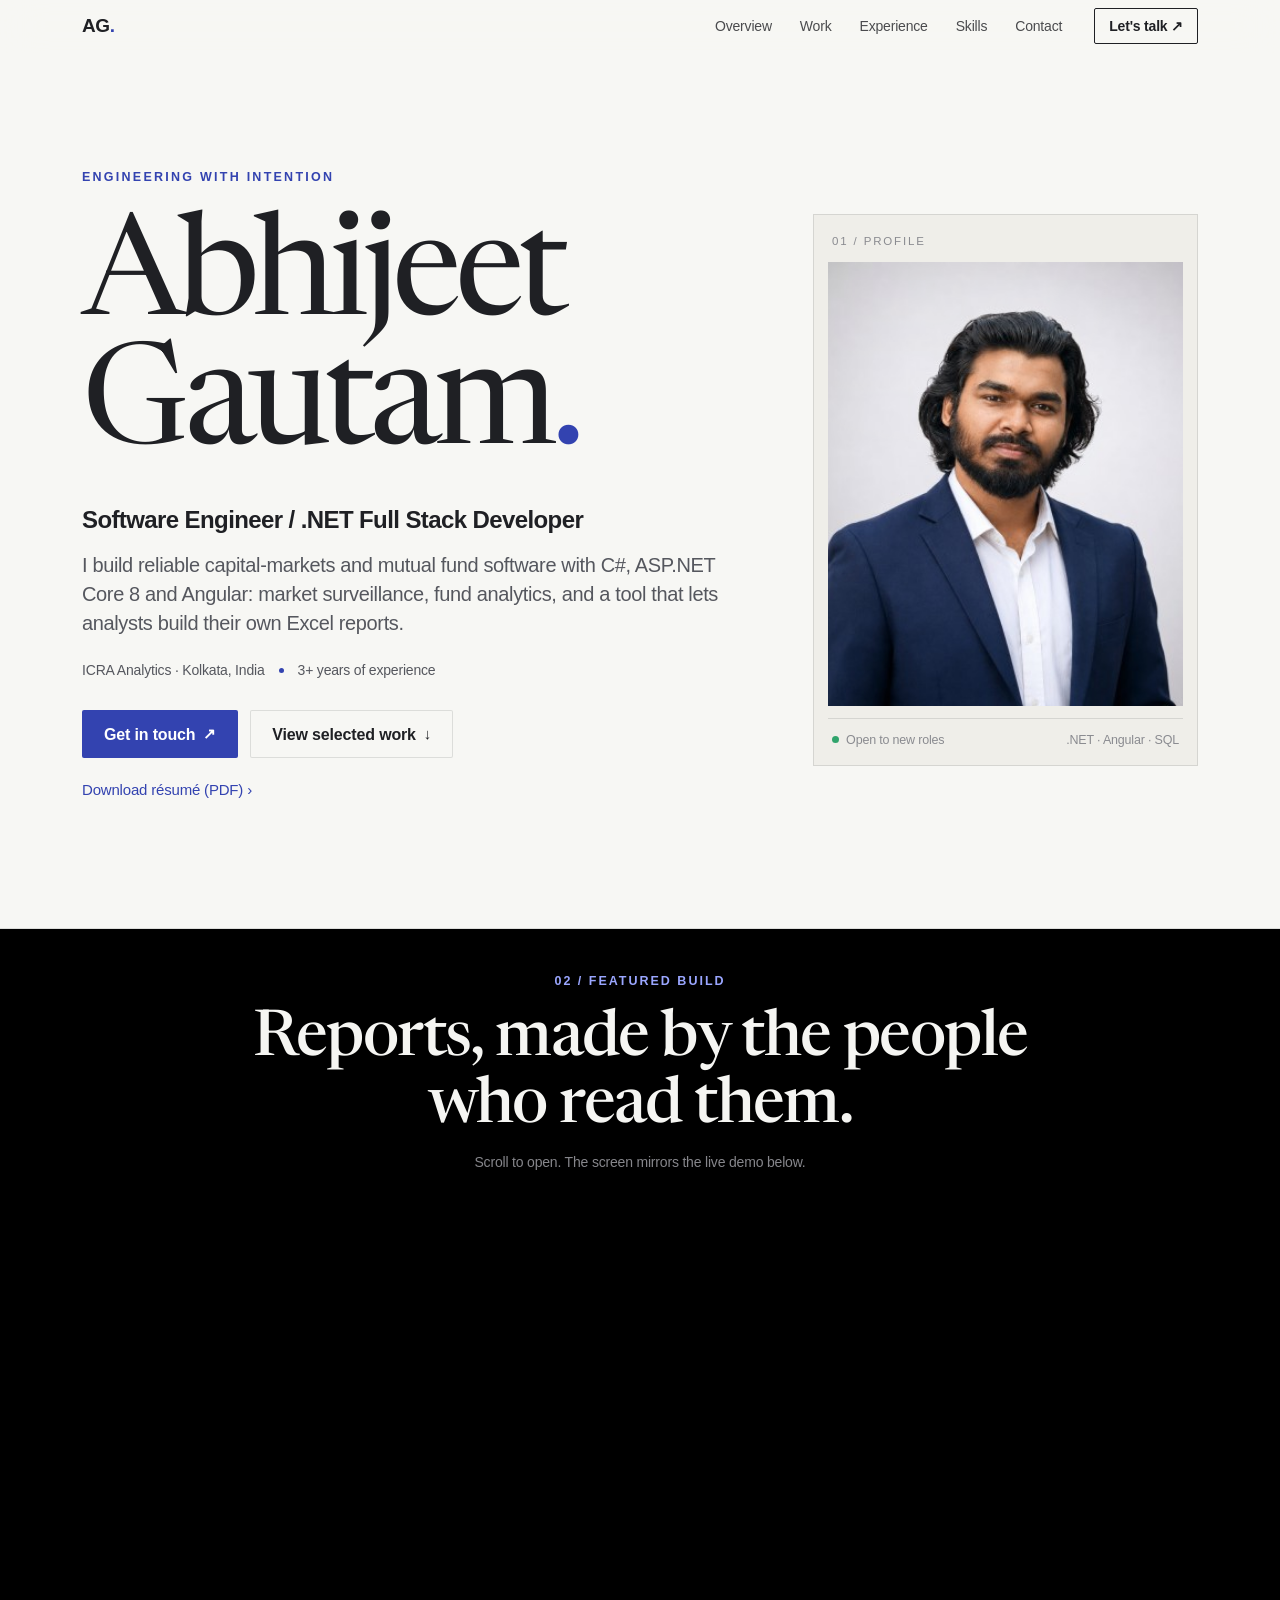
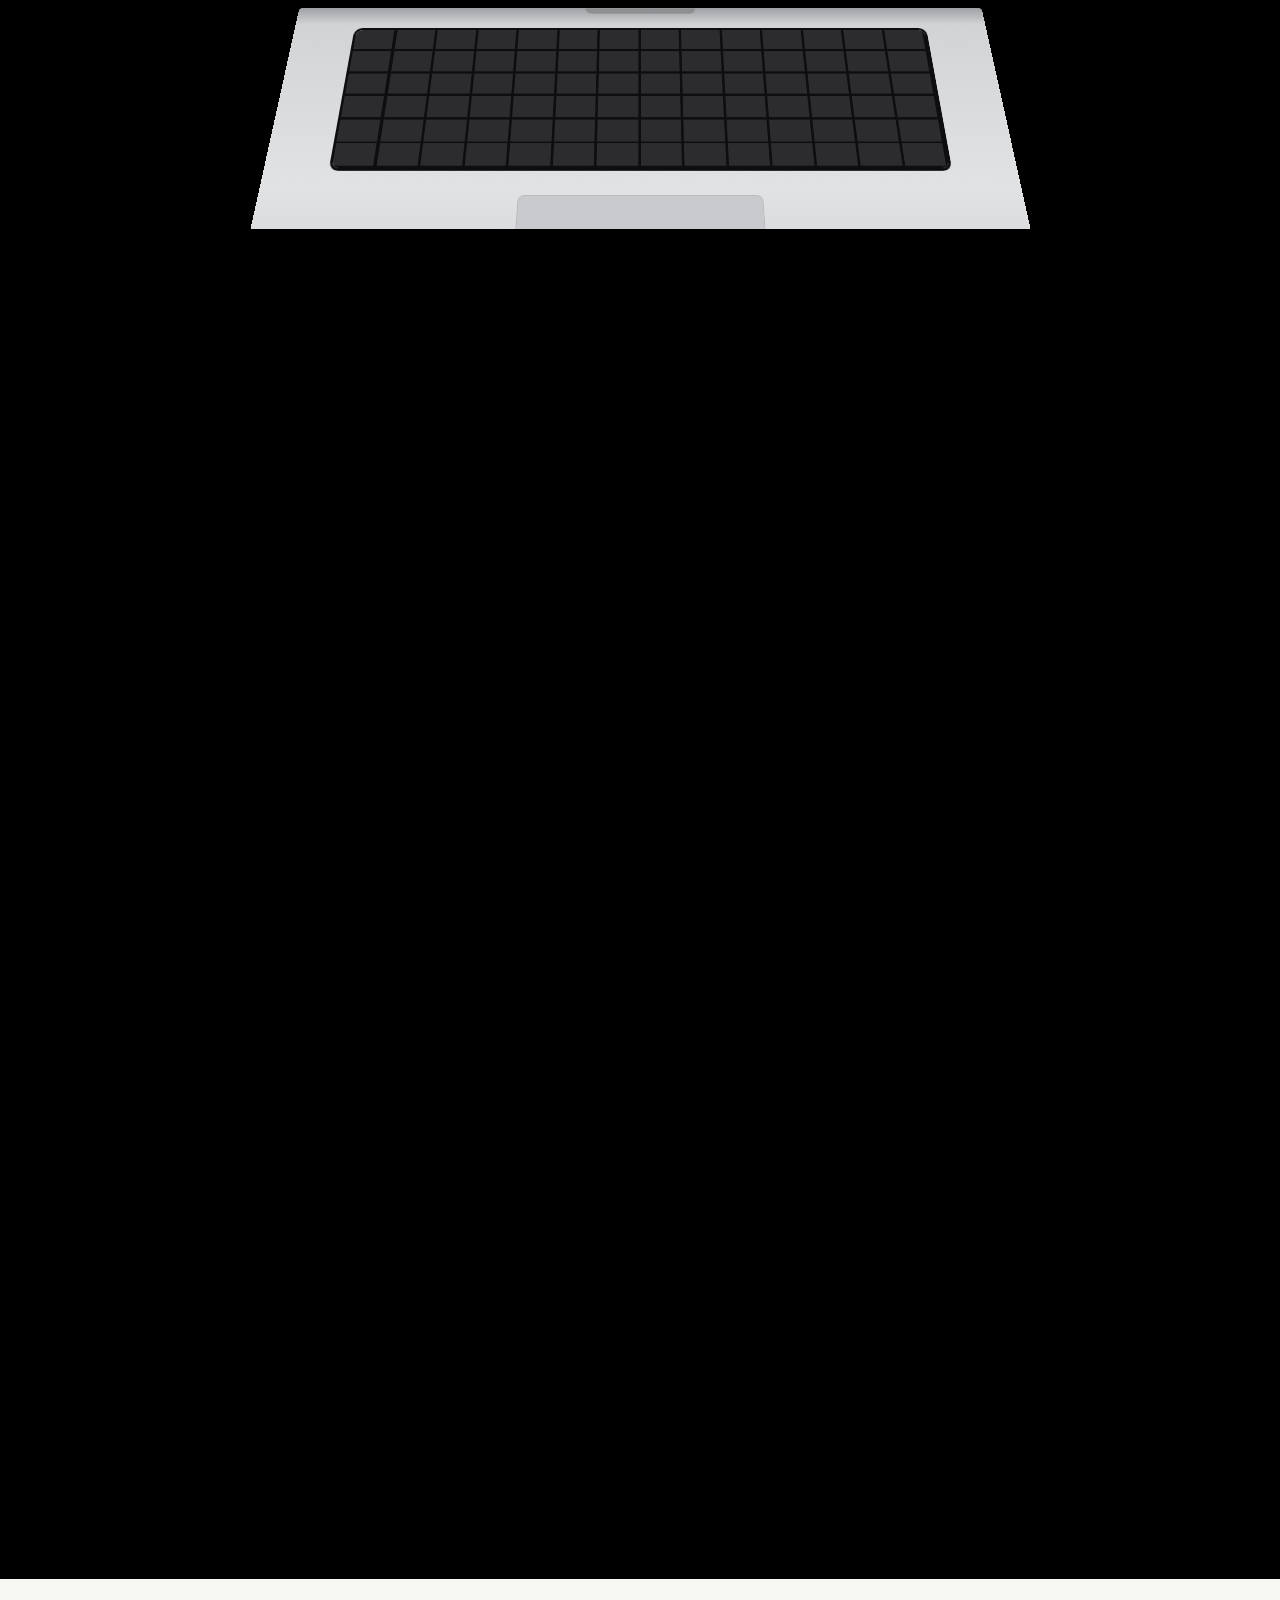
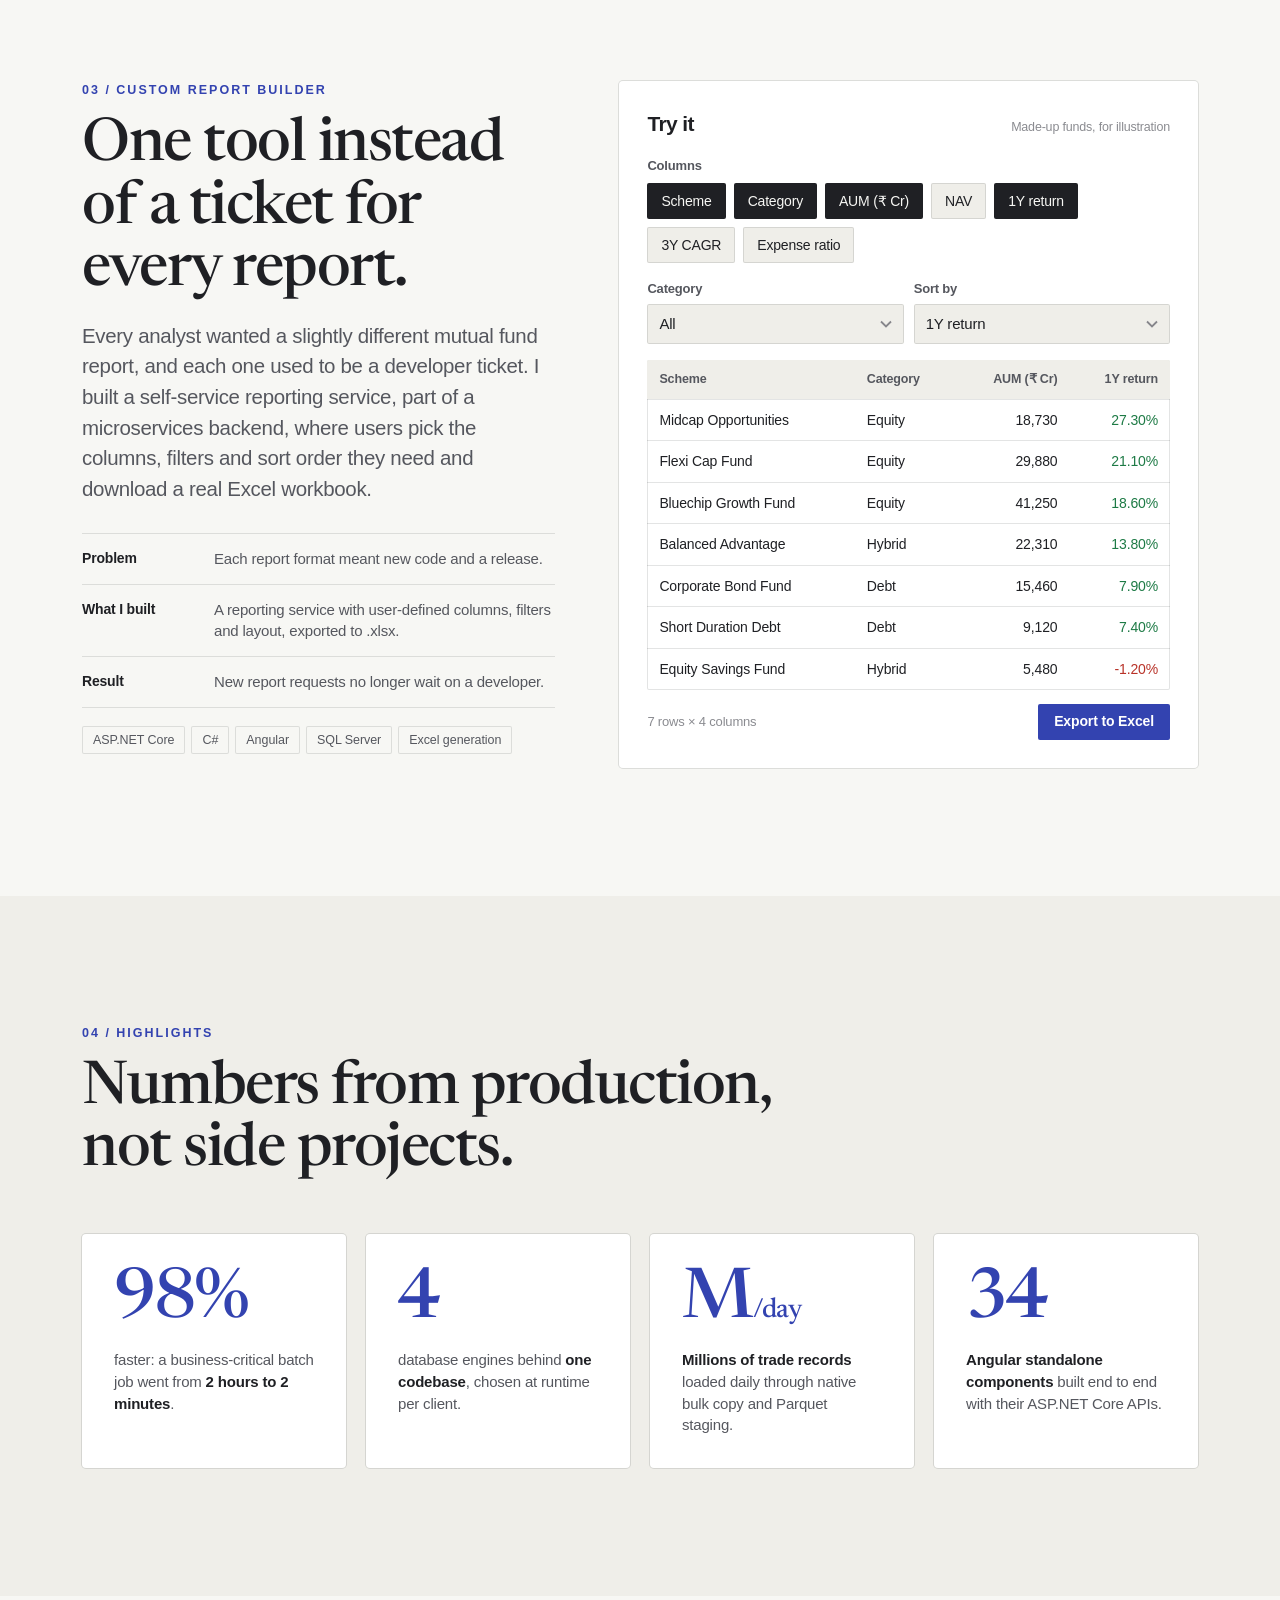
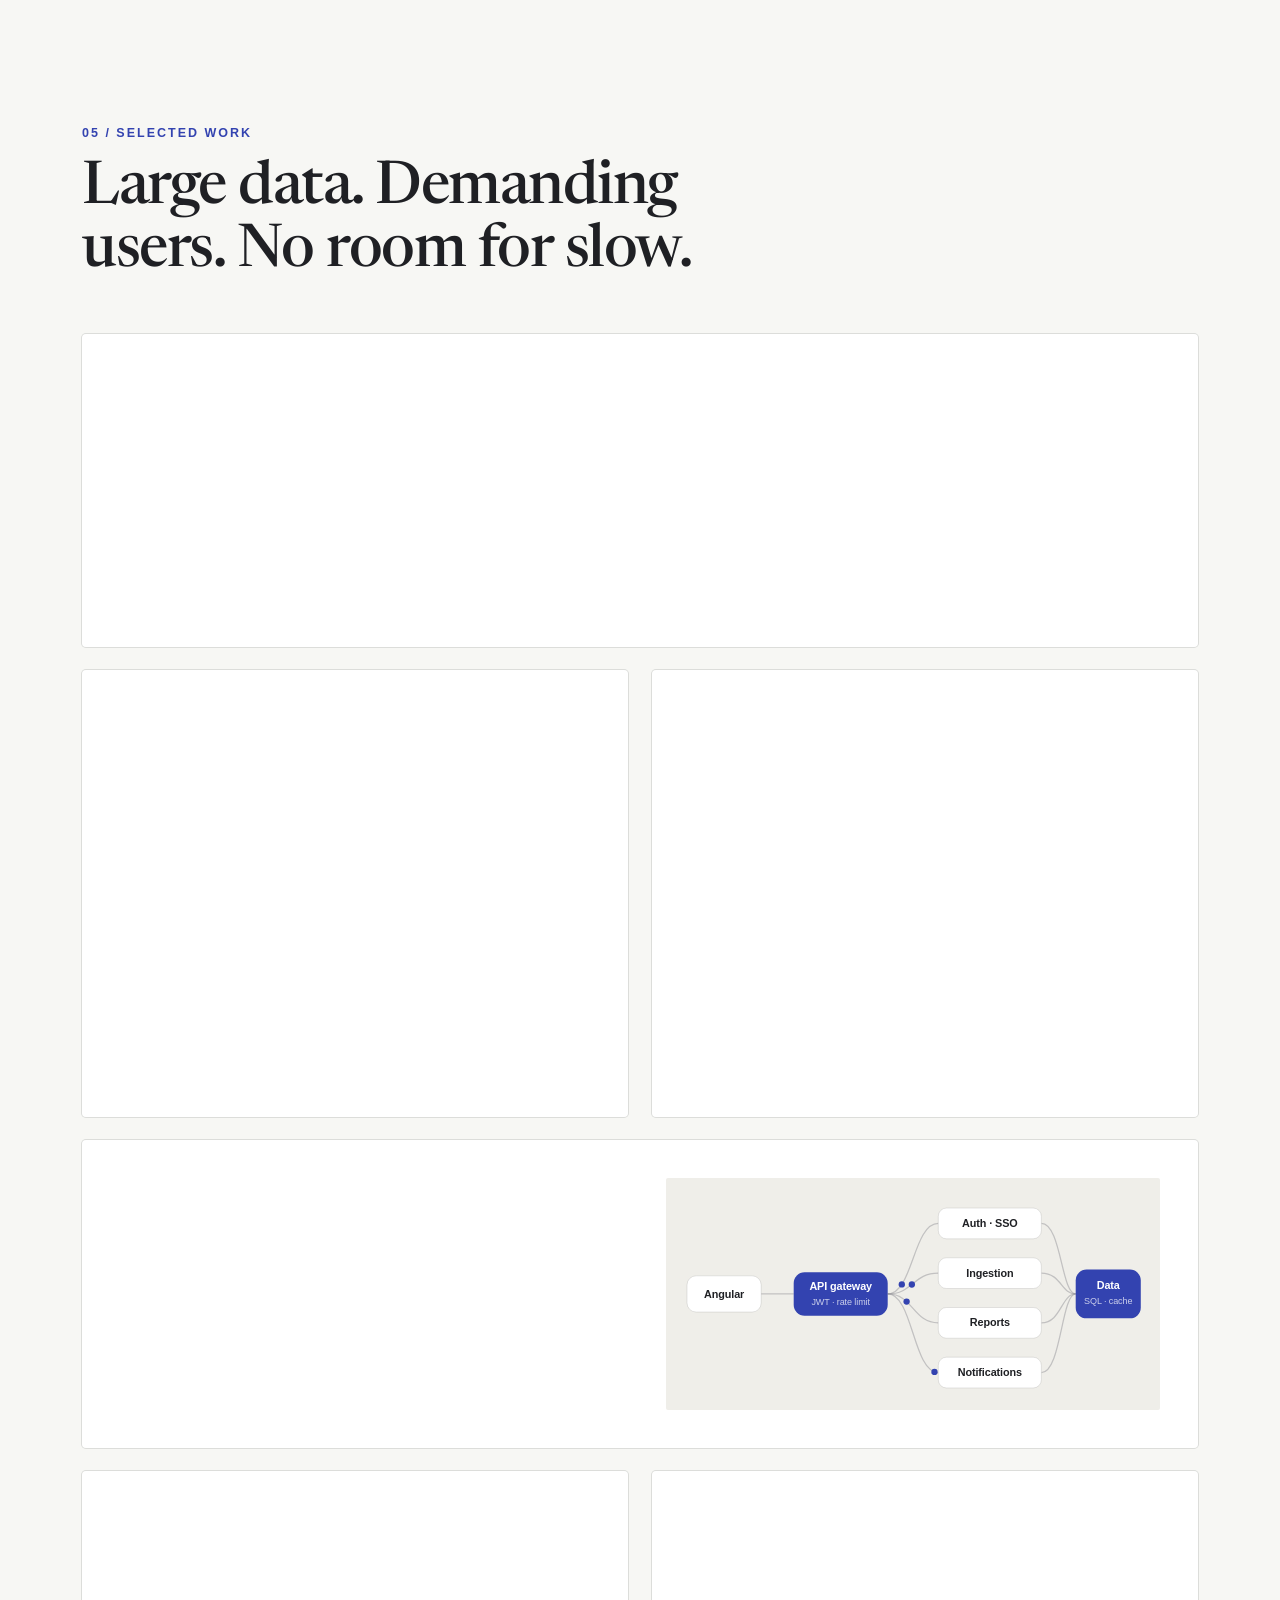
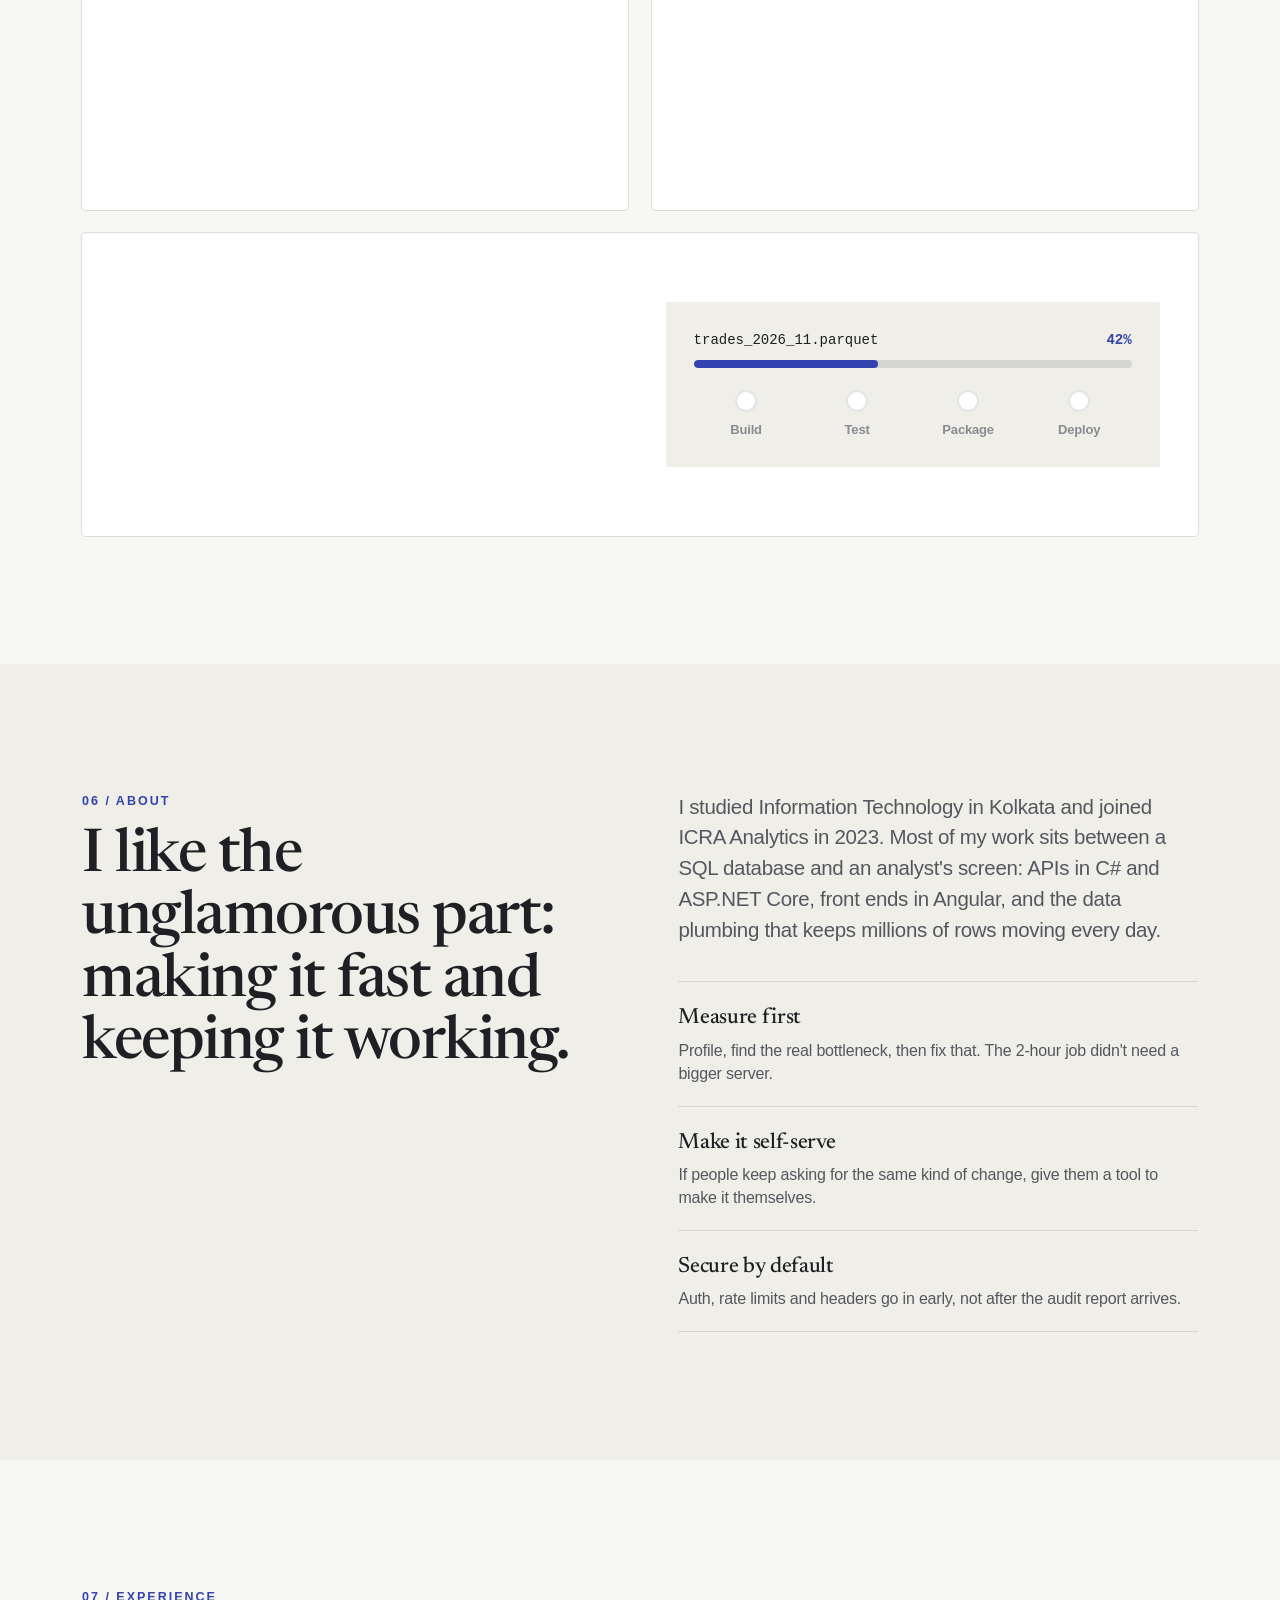
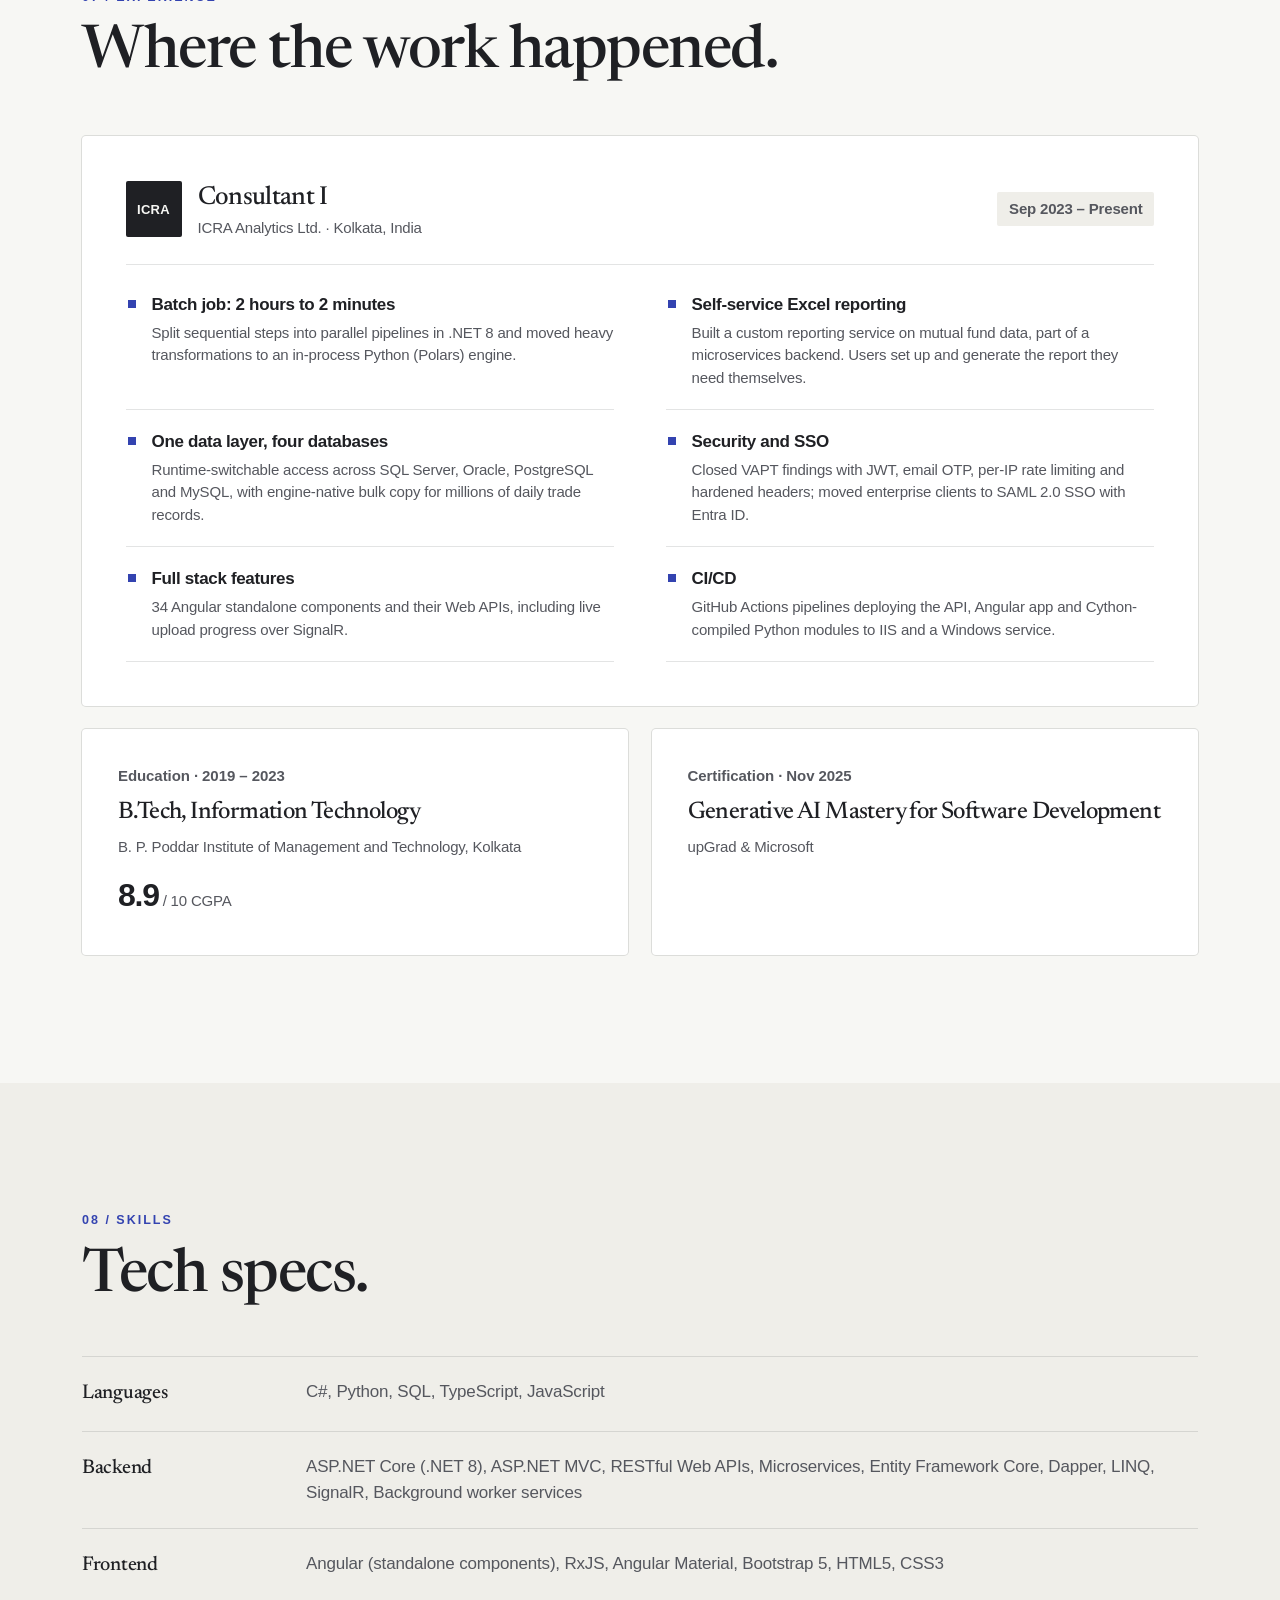
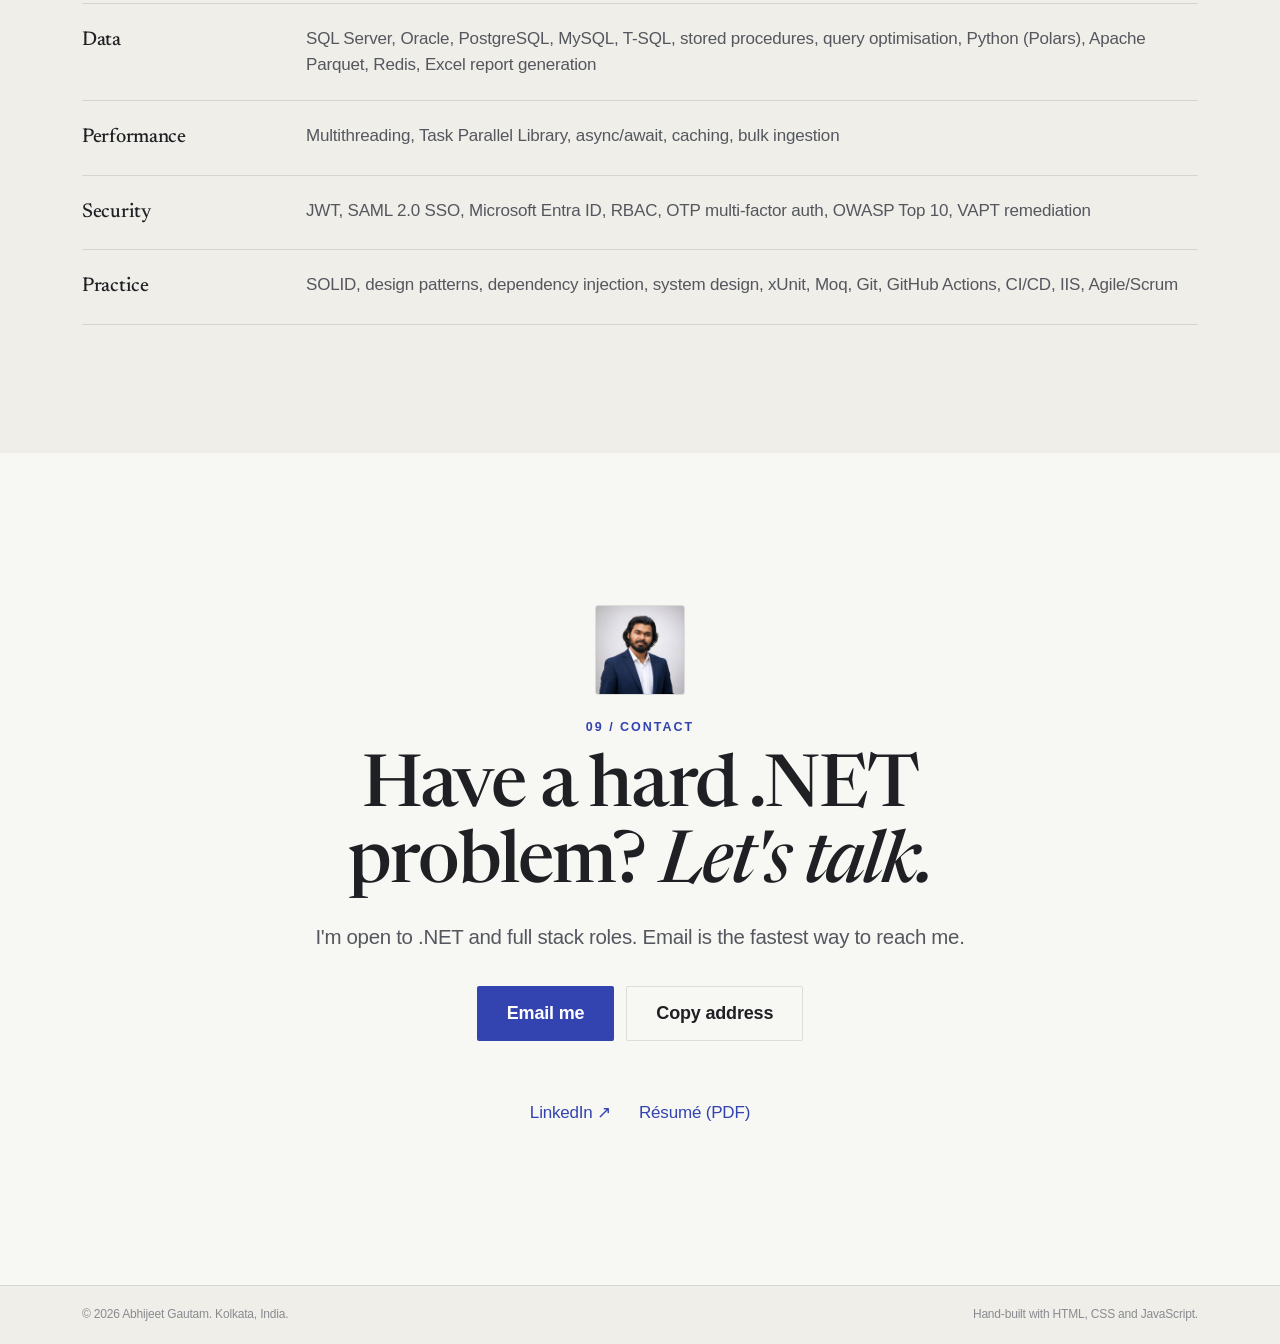
==== commit 4d58d955: "Apply the editorial style from the Canva portfolio design Adapt the Canva-generated portfolio design" ====
--- a/index.html
+++ b/index.html
@@ -408,7 +408,6 @@
     <p class="copy-ok" id="copyOk" role="status" aria-live="polite"></p>
     <ul class="ct-links rv">
       <li><a href="https://linkedin.com/in/abhijeet-gautam-a49782195" rel="noopener" target="_blank">LinkedIn <span aria-hidden="true">↗</span></a></li>
-      <li><a href="tel:+918094620049">+91 80946 20049</a></li>
       <li><a href="Abhijeet_Gautam_Resume.pdf" download>Résumé (PDF)</a></li>
     </ul>
   </div>
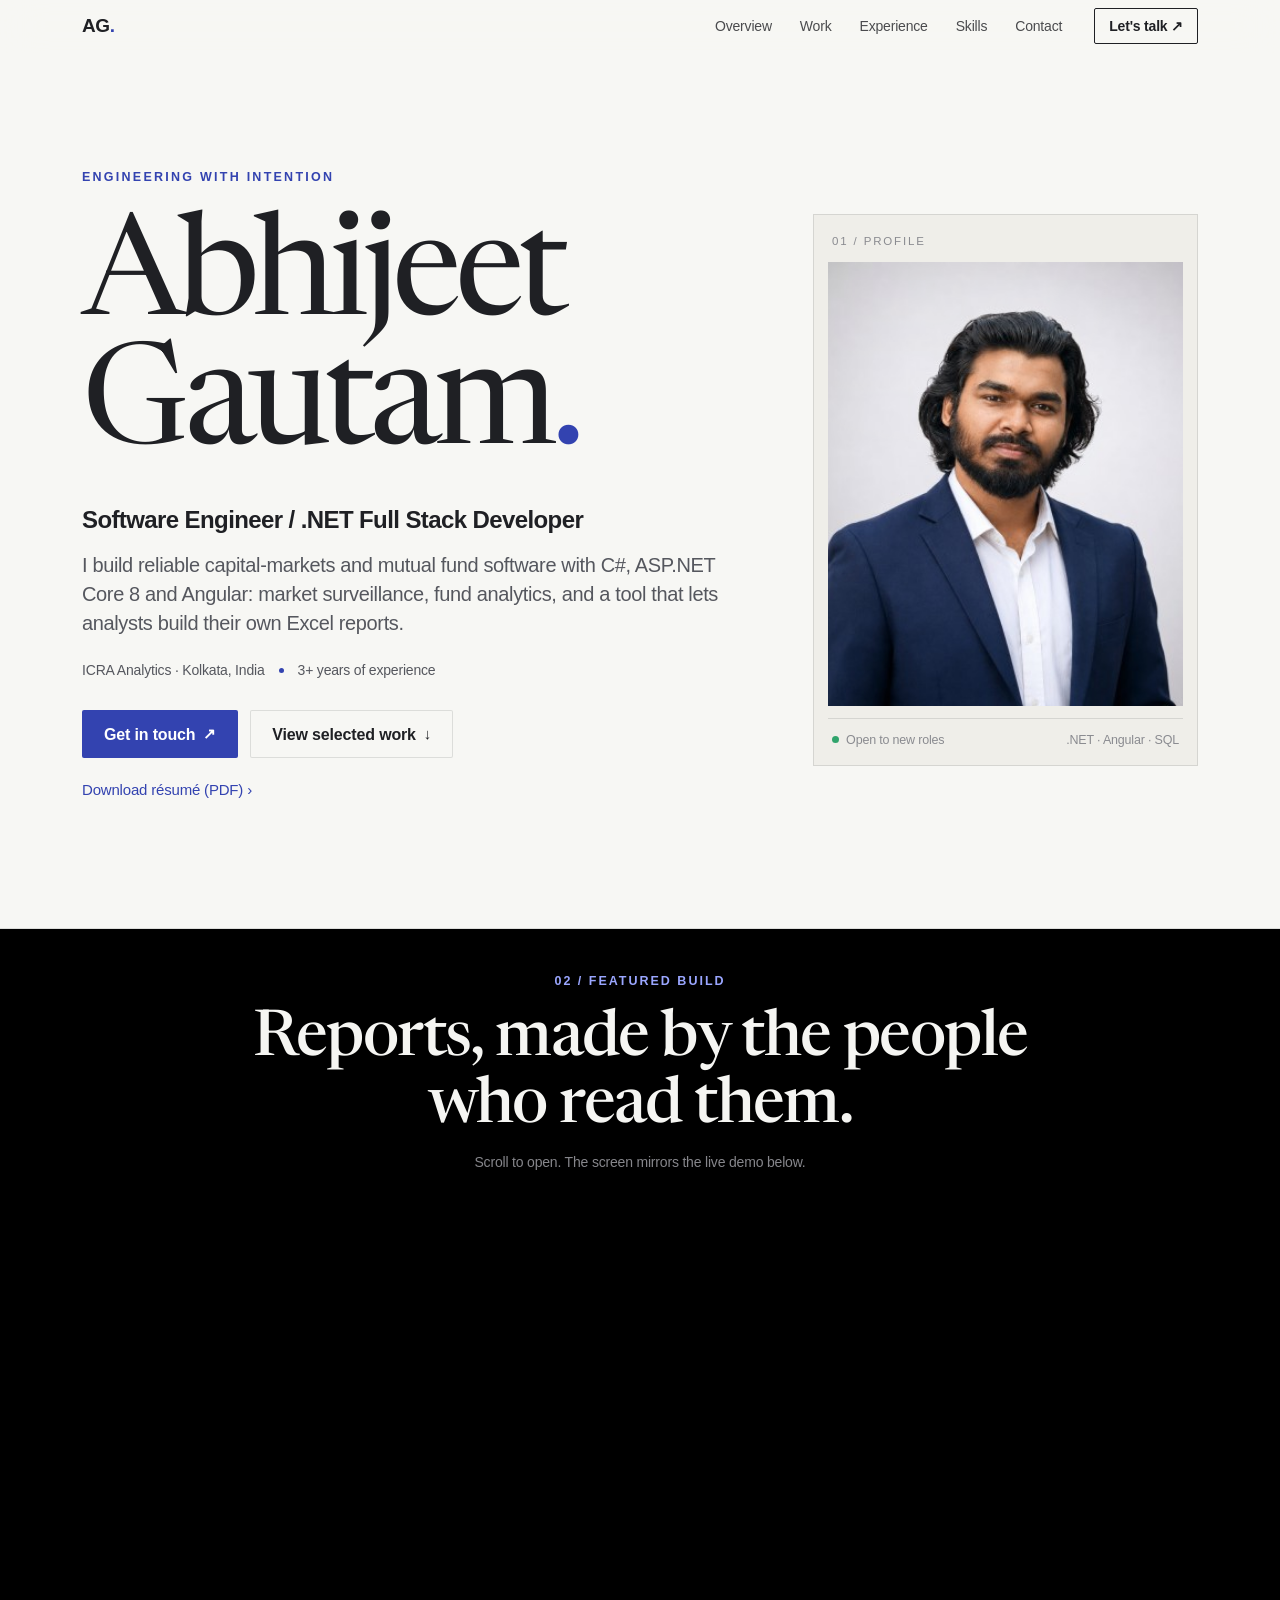
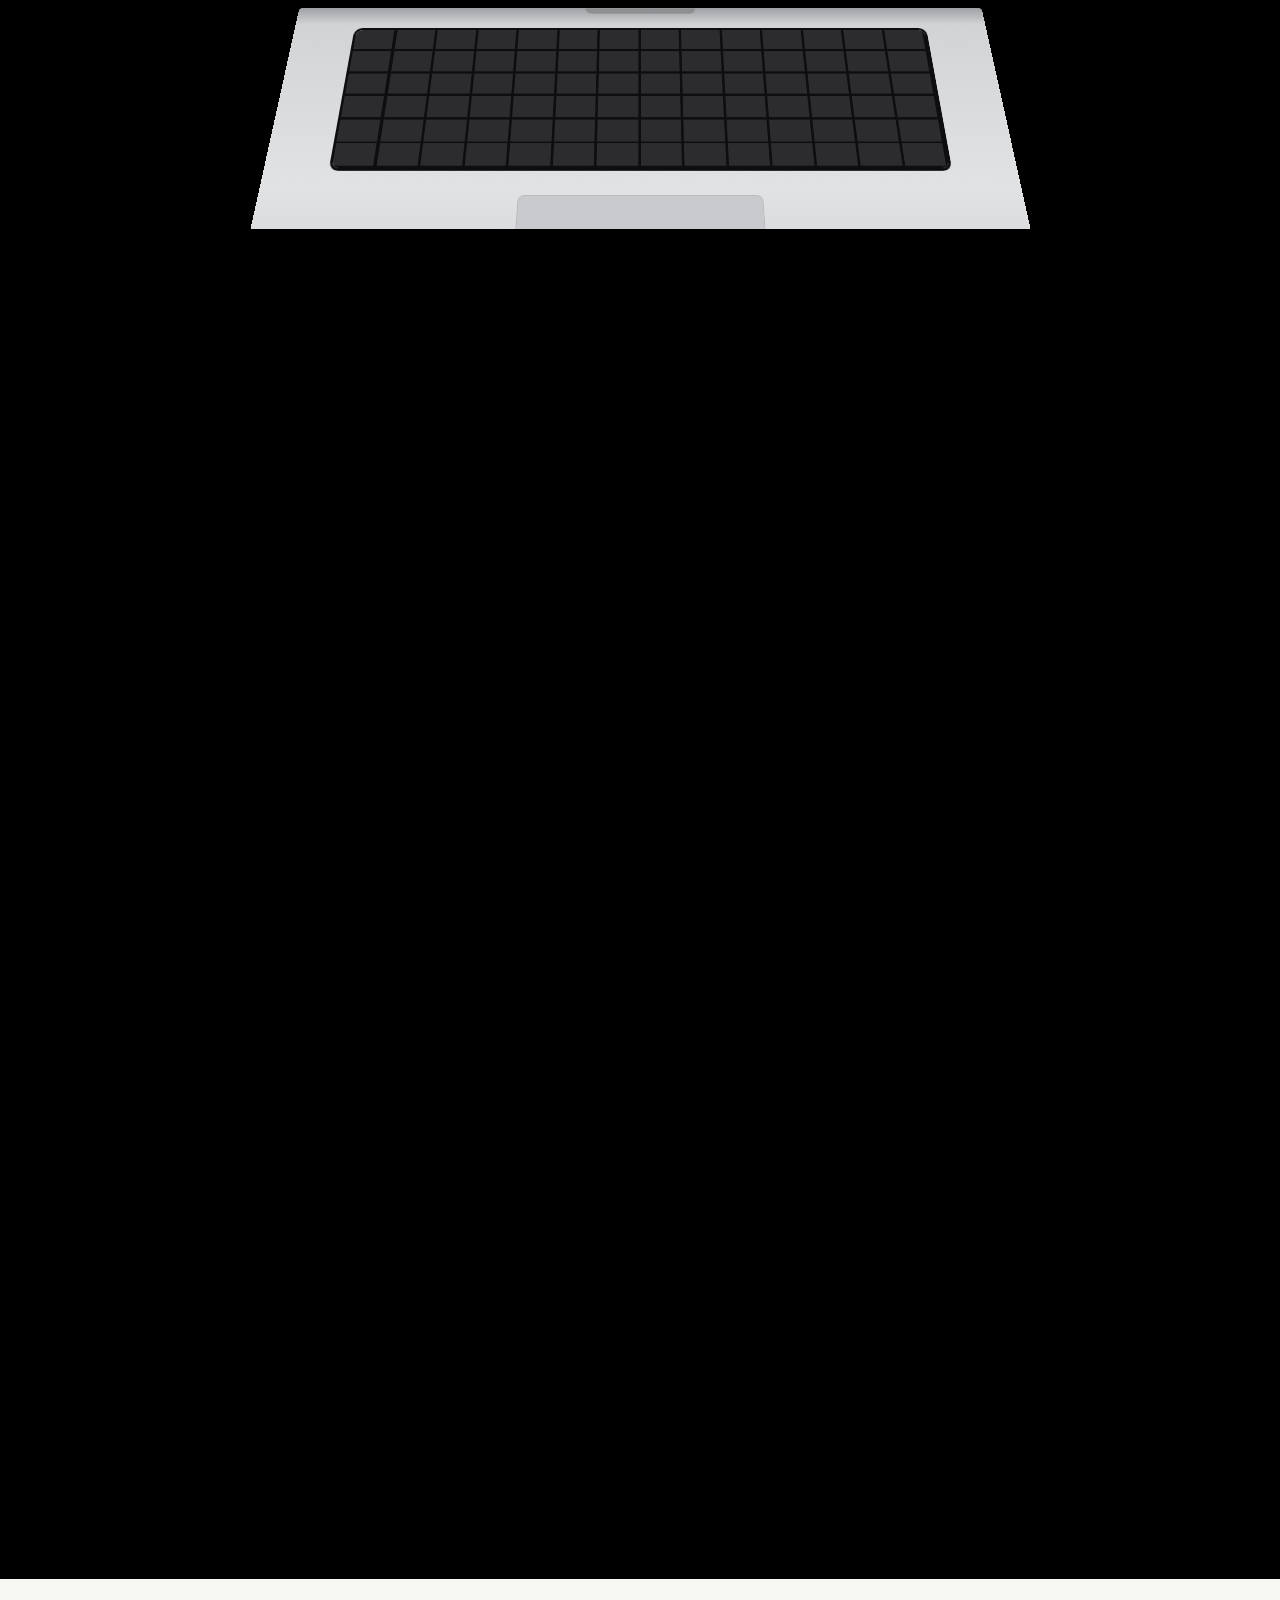
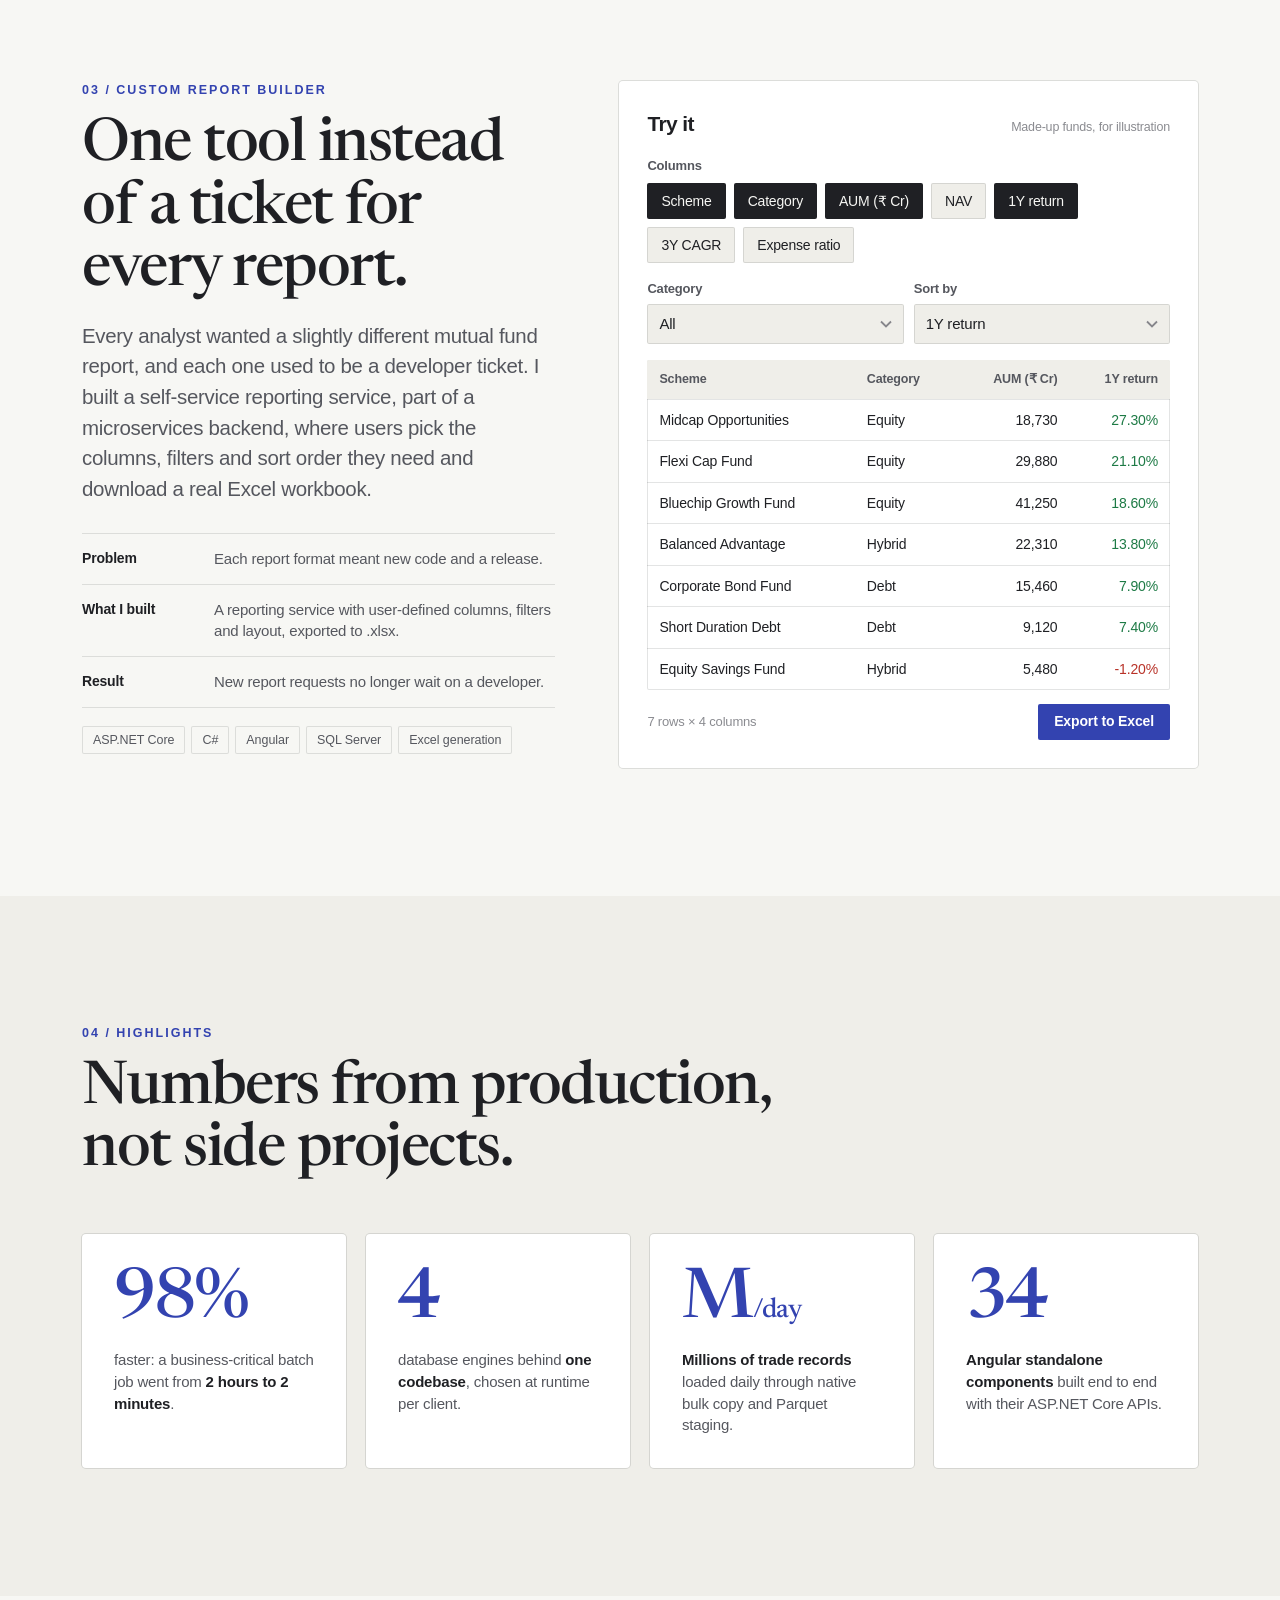
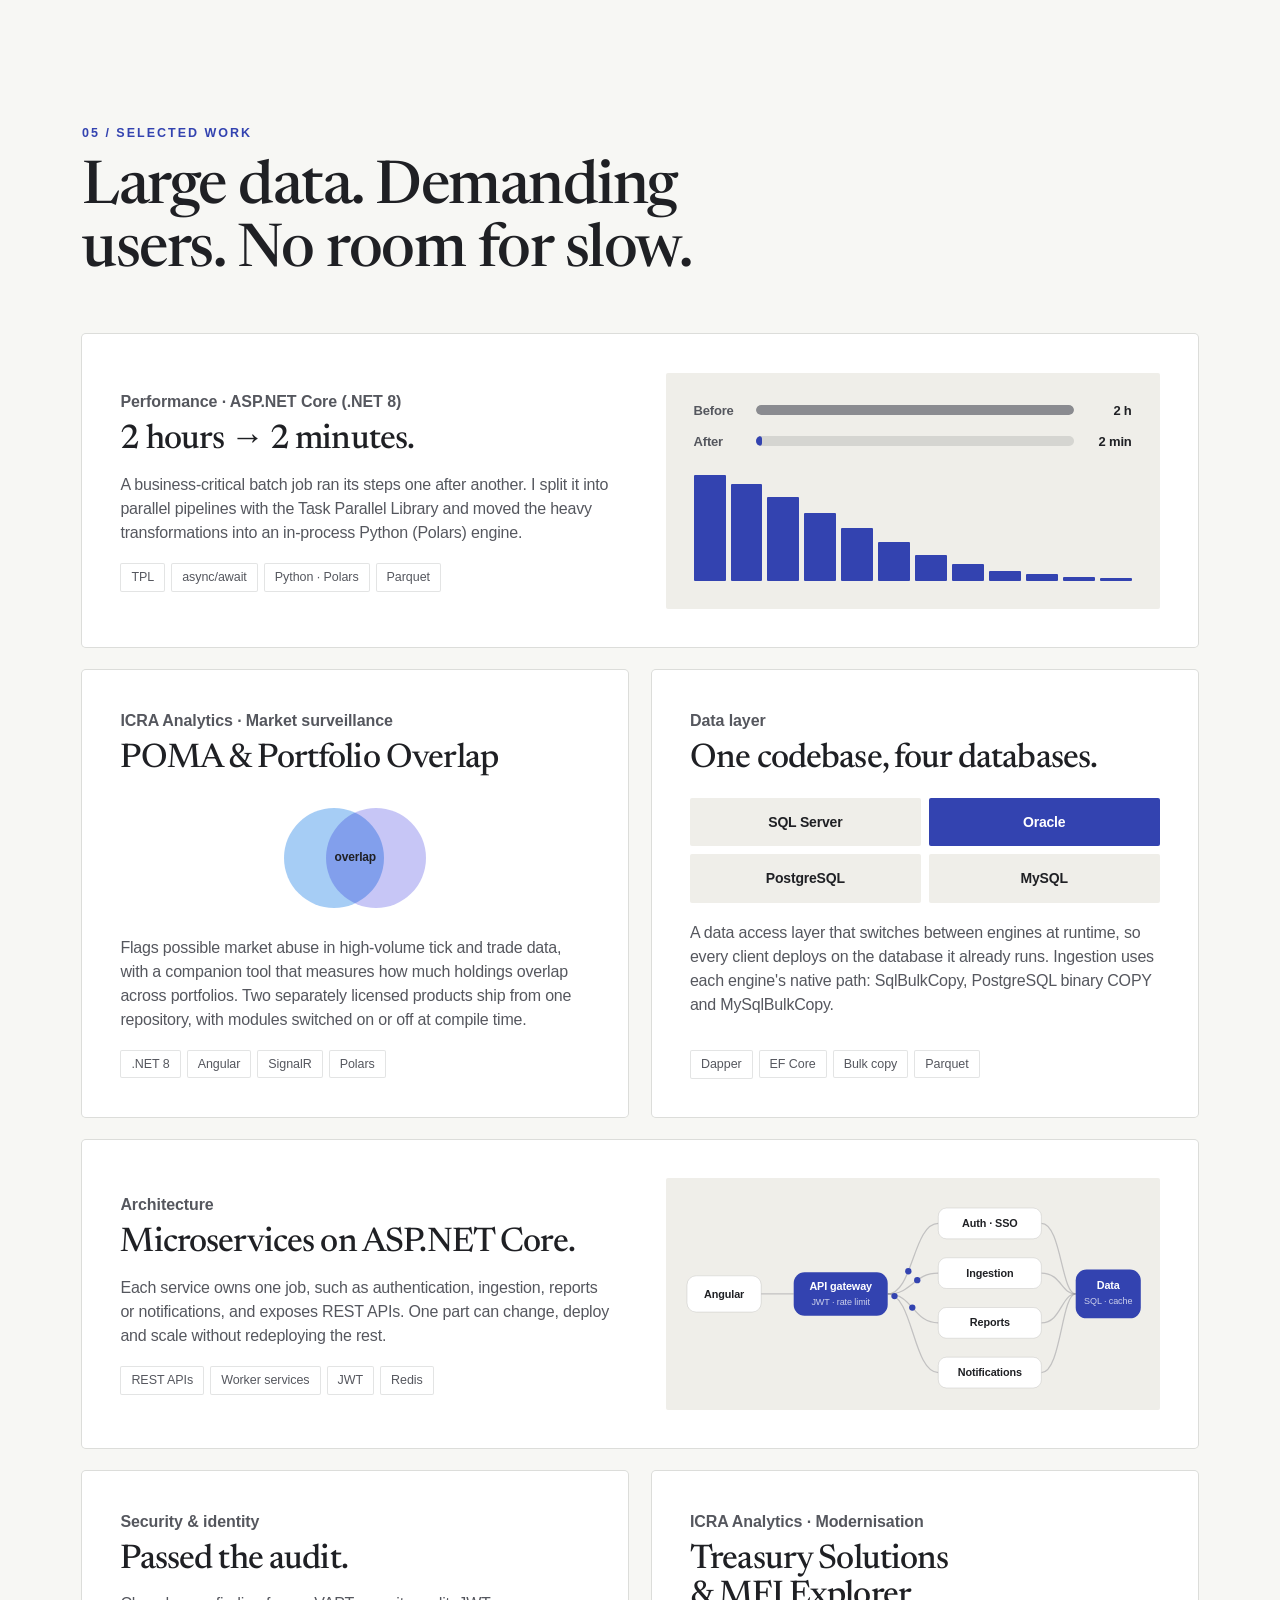
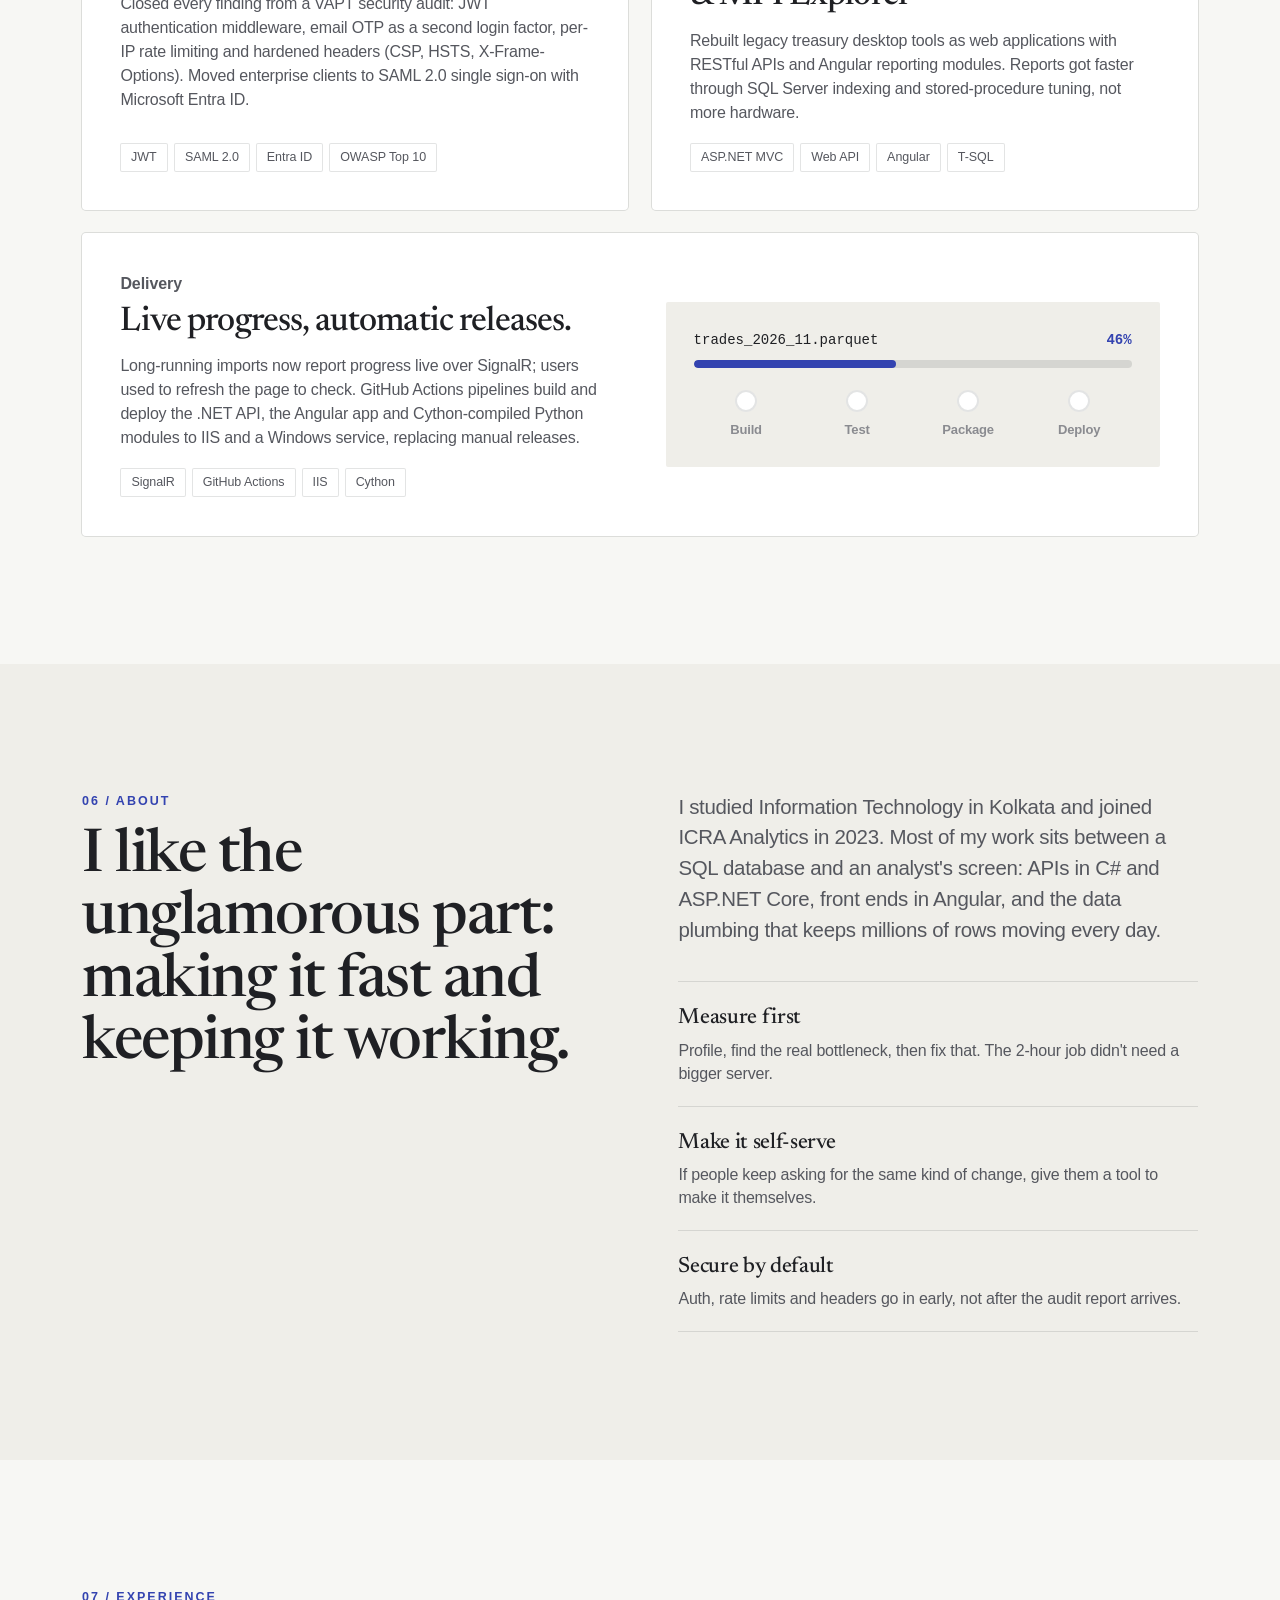
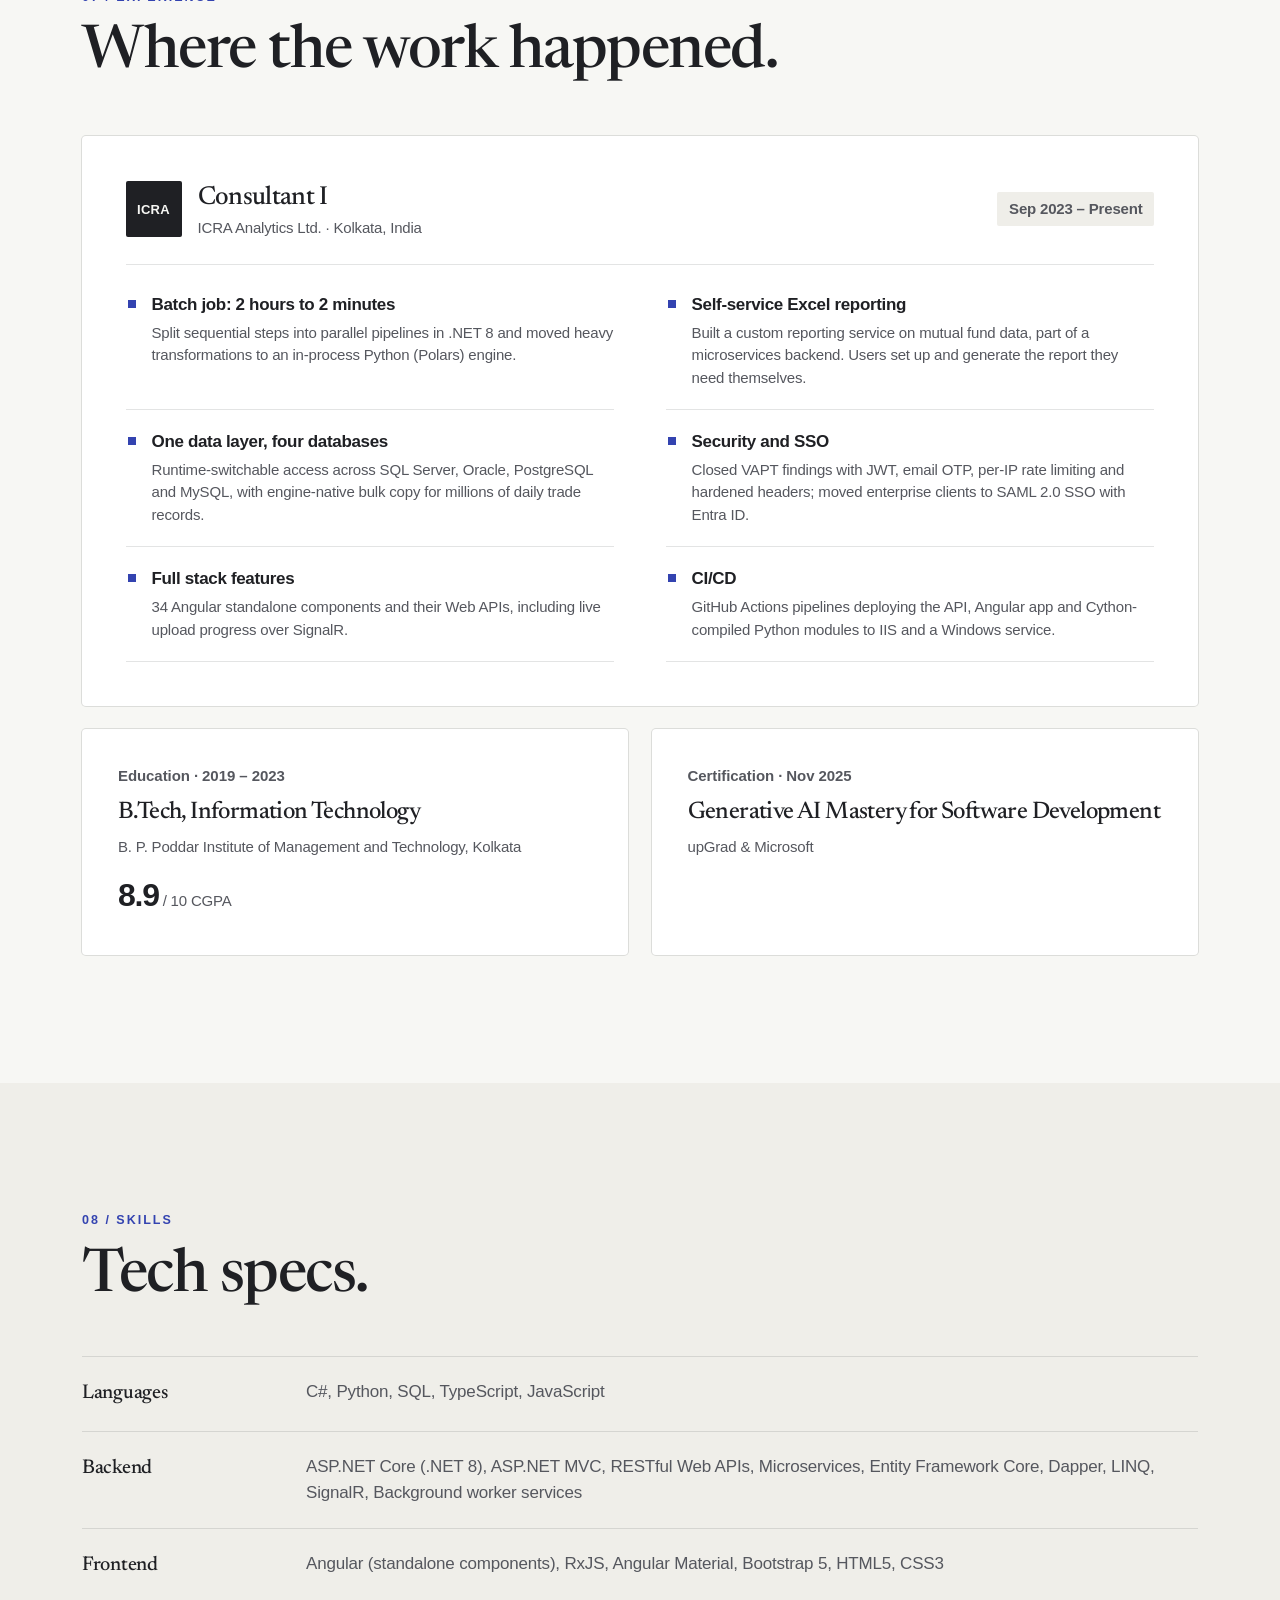
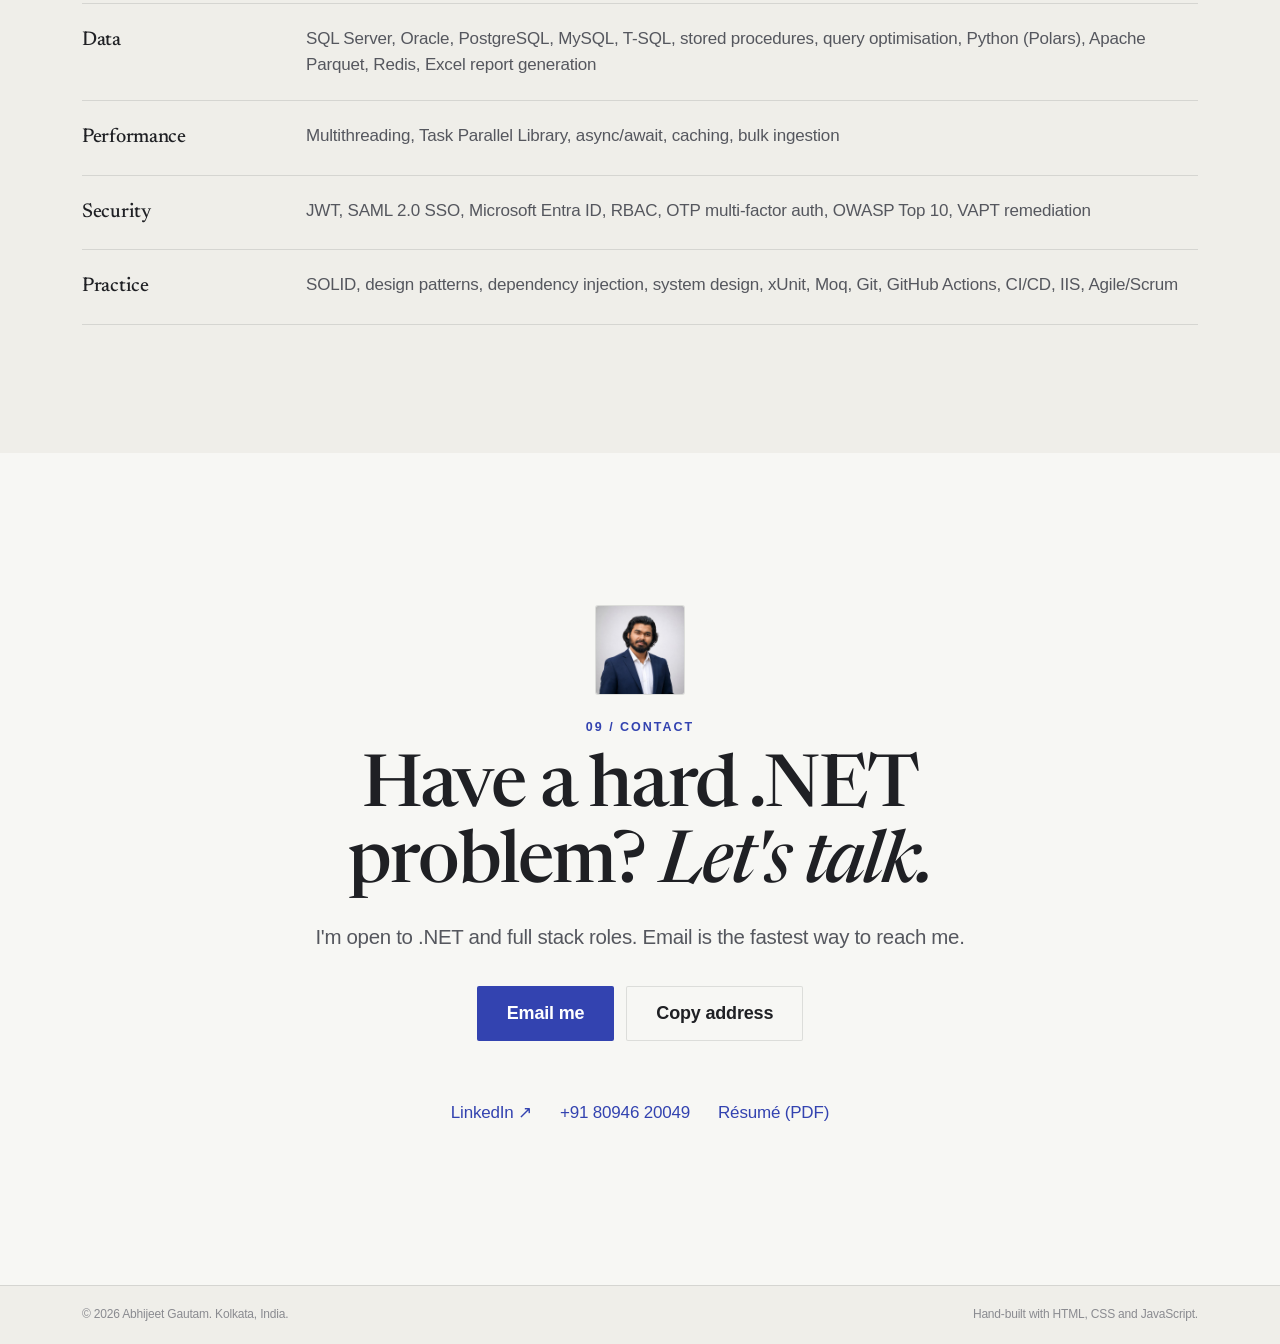
==== commit 2a4aa9aa: "Merge pull request #4 from Herijeet/claude/intelligent-newton-1k2xzu Apply the editorial style from " ====
--- a/index.html
+++ b/index.html
@@ -408,6 +408,7 @@
     <p class="copy-ok" id="copyOk" role="status" aria-live="polite"></p>
     <ul class="ct-links rv">
       <li><a href="https://linkedin.com/in/abhijeet-gautam-a49782195" rel="noopener" target="_blank">LinkedIn <span aria-hidden="true">↗</span></a></li>
+      <li><a href="tel:+918094620049">+91 80946 20049</a></li>
       <li><a href="Abhijeet_Gautam_Resume.pdf" download>Résumé (PDF)</a></li>
     </ul>
   </div>
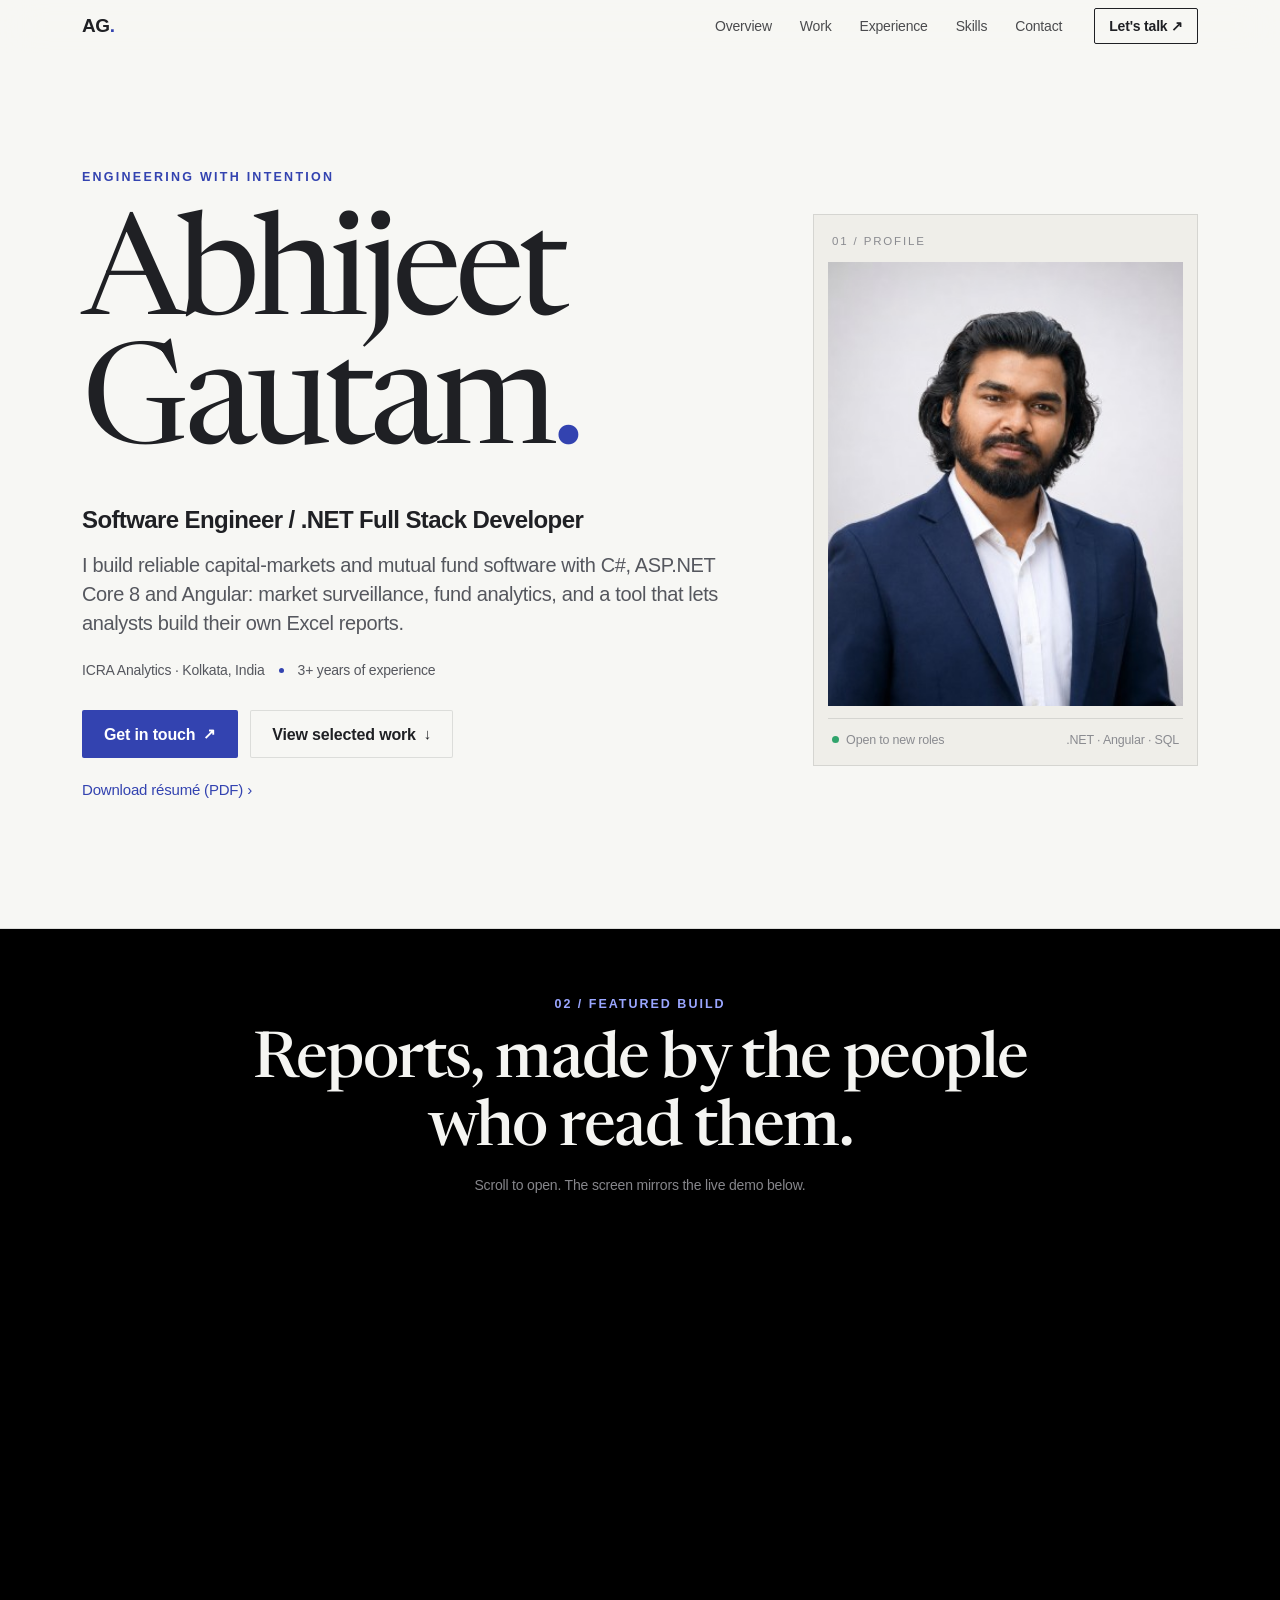
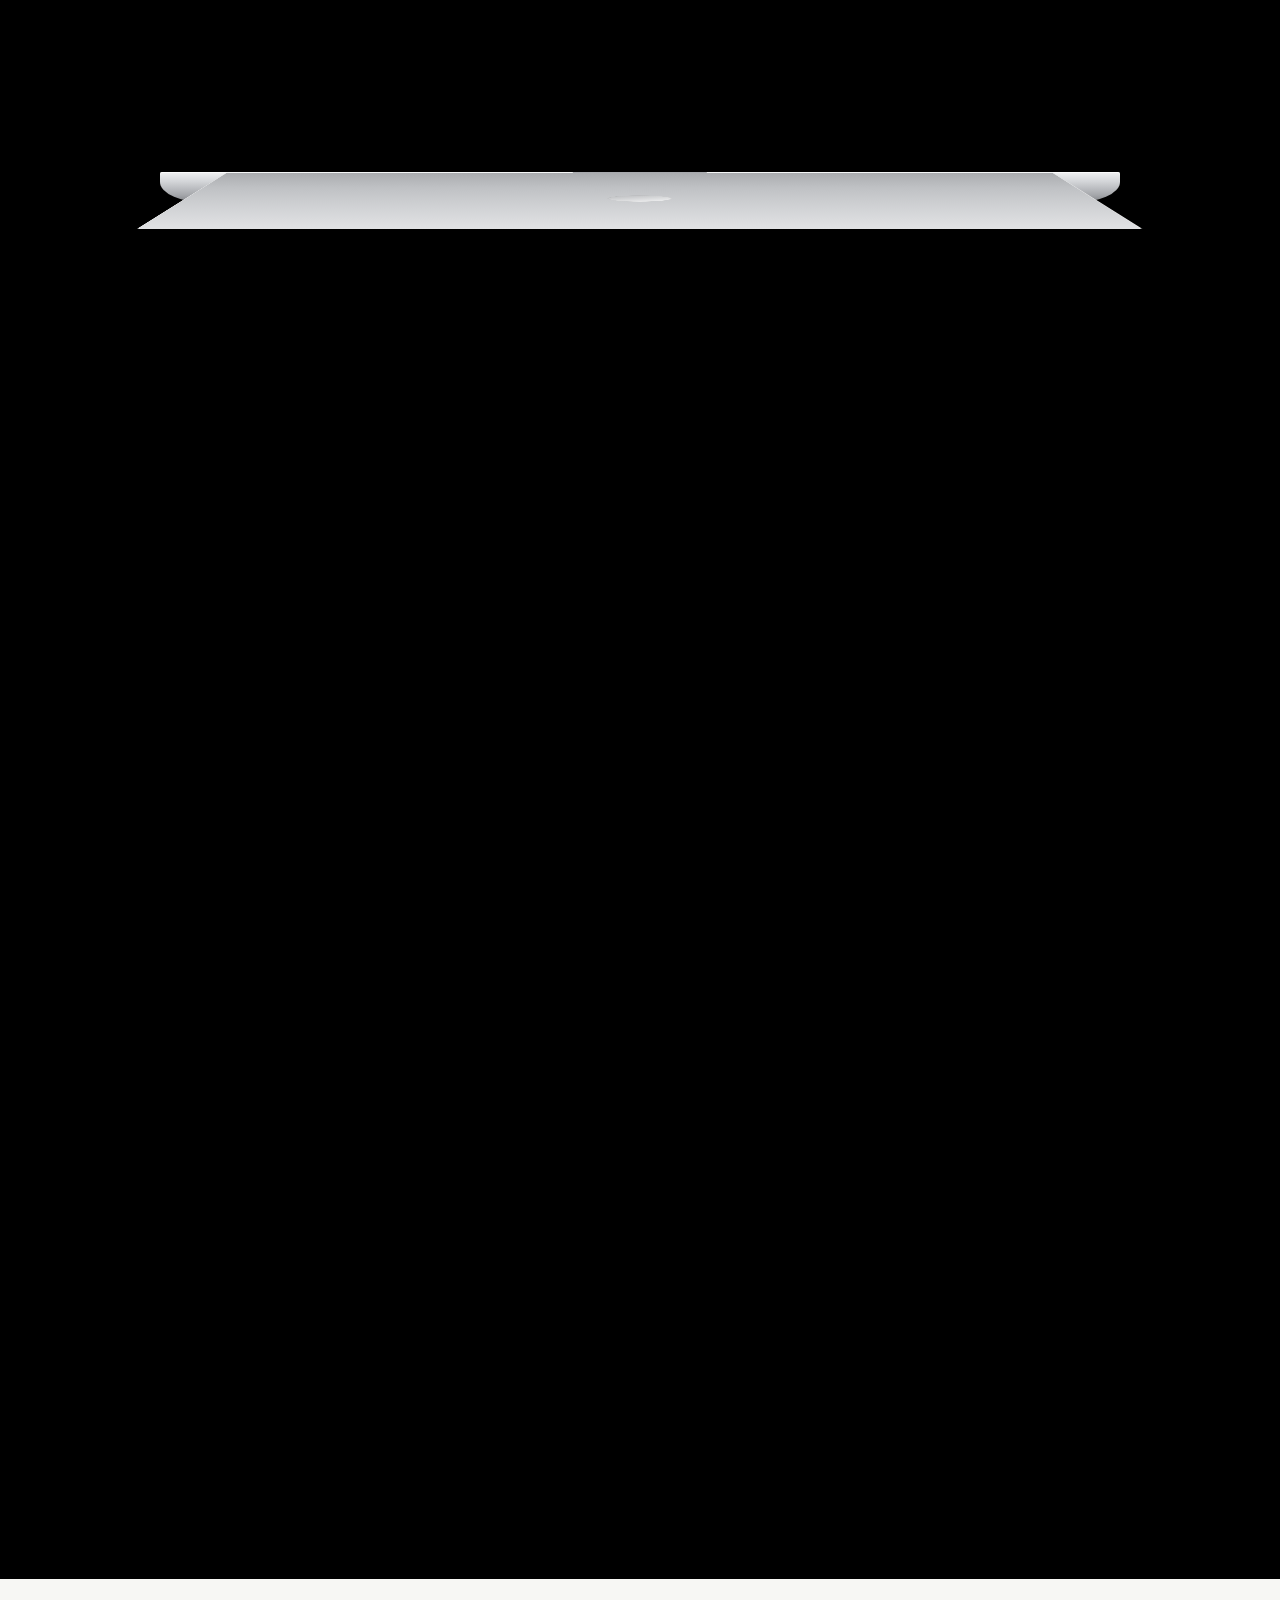
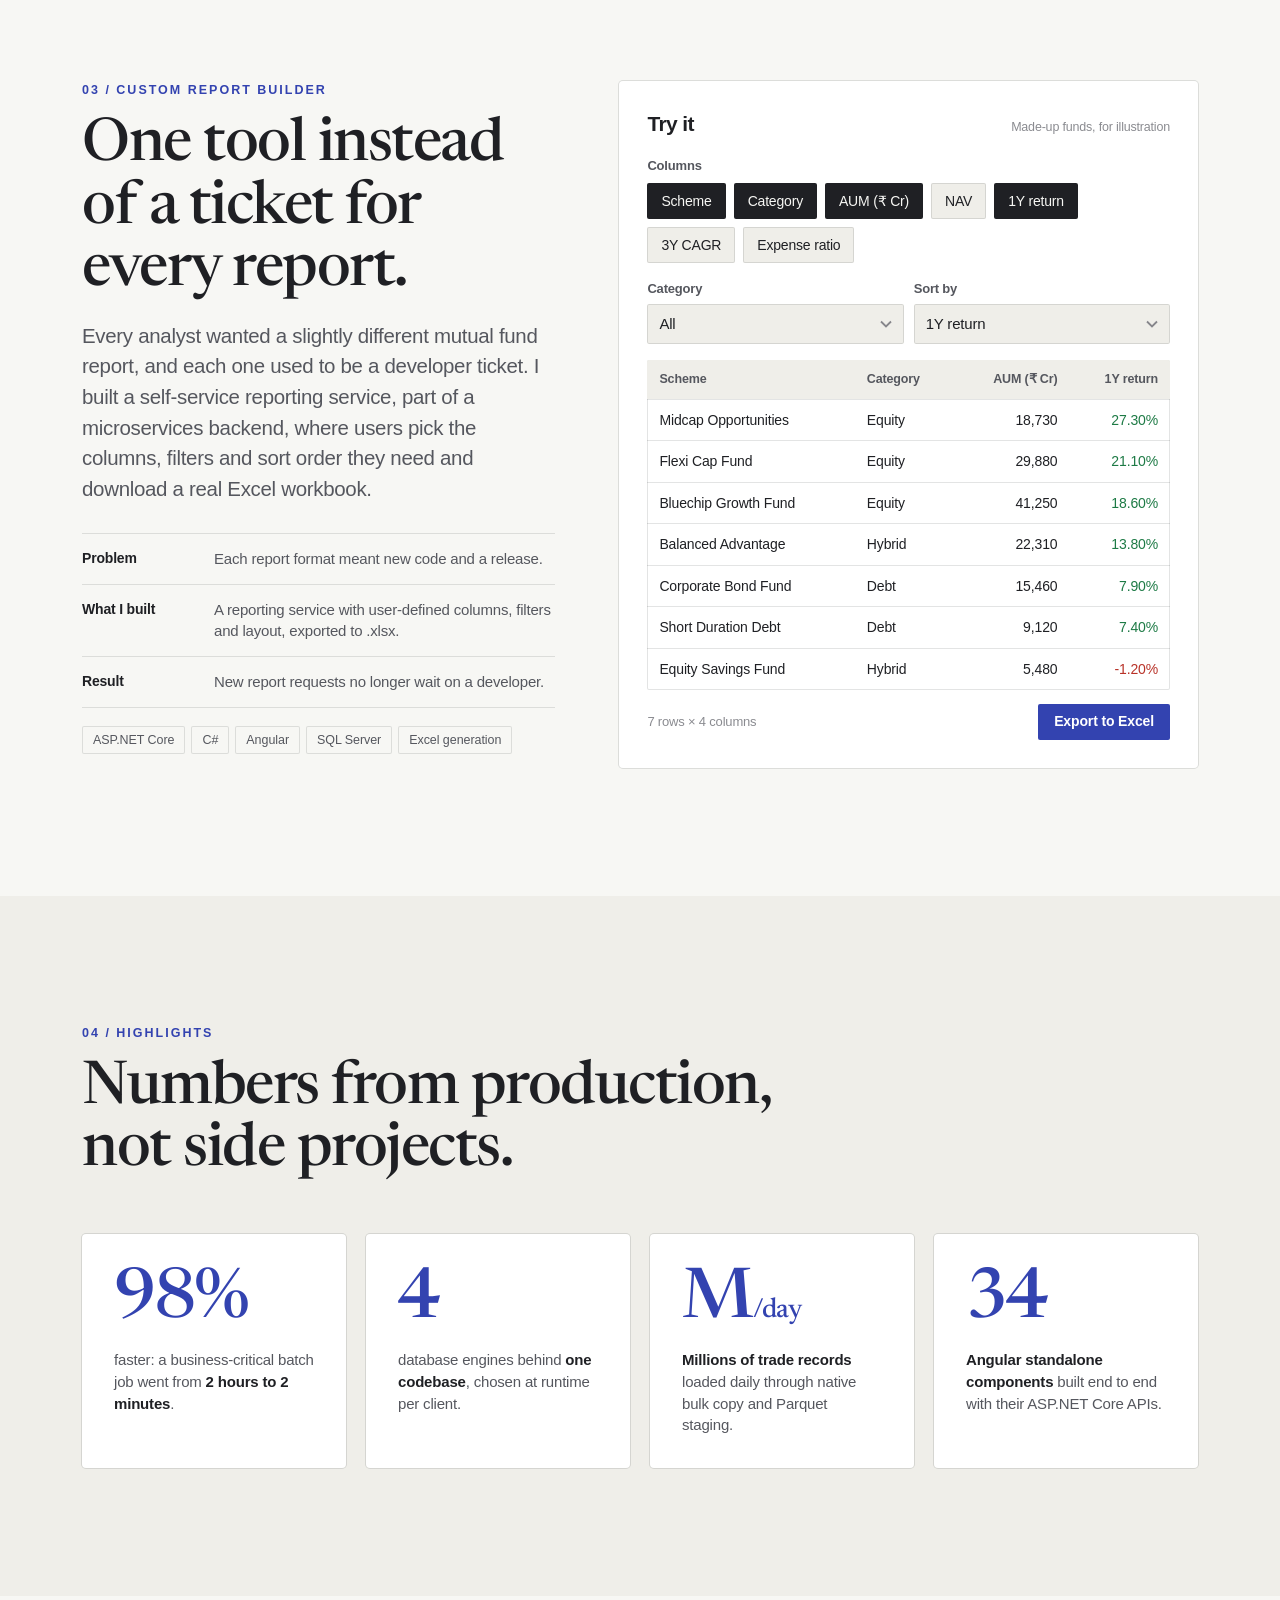
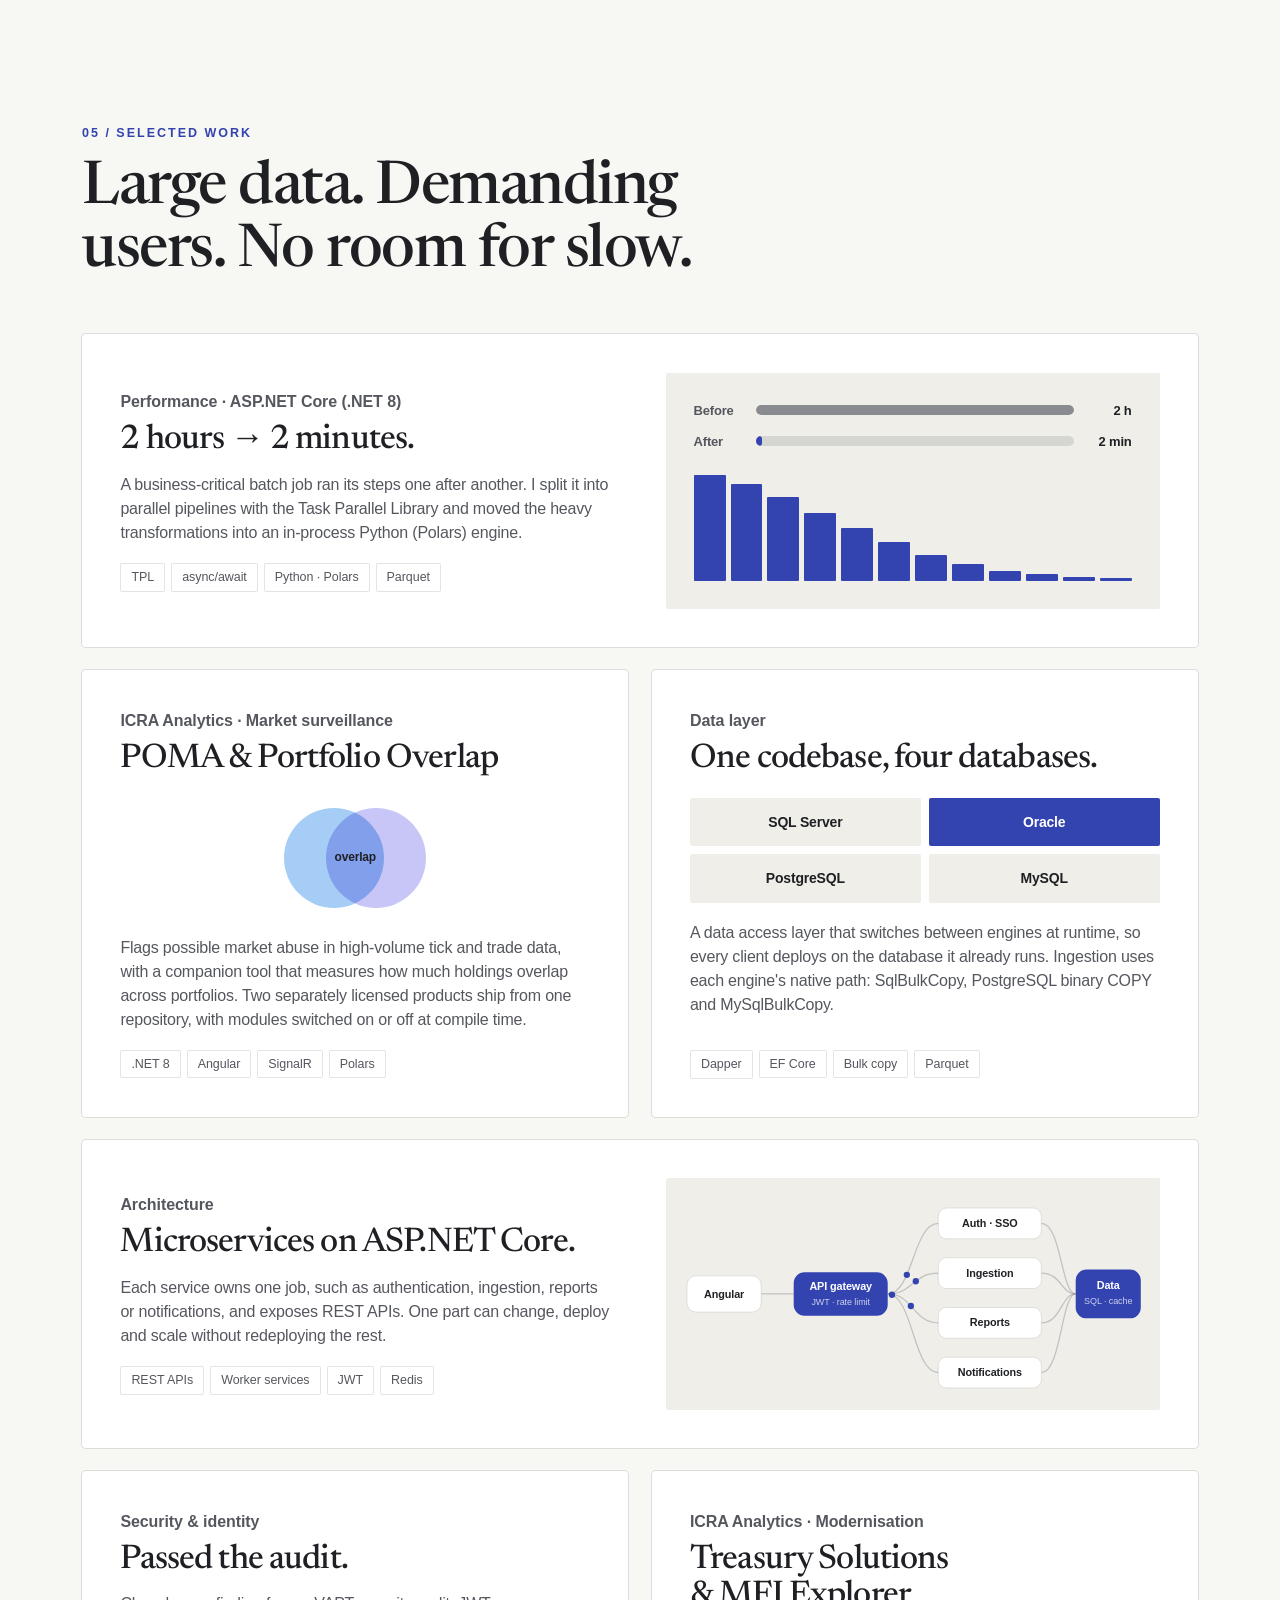
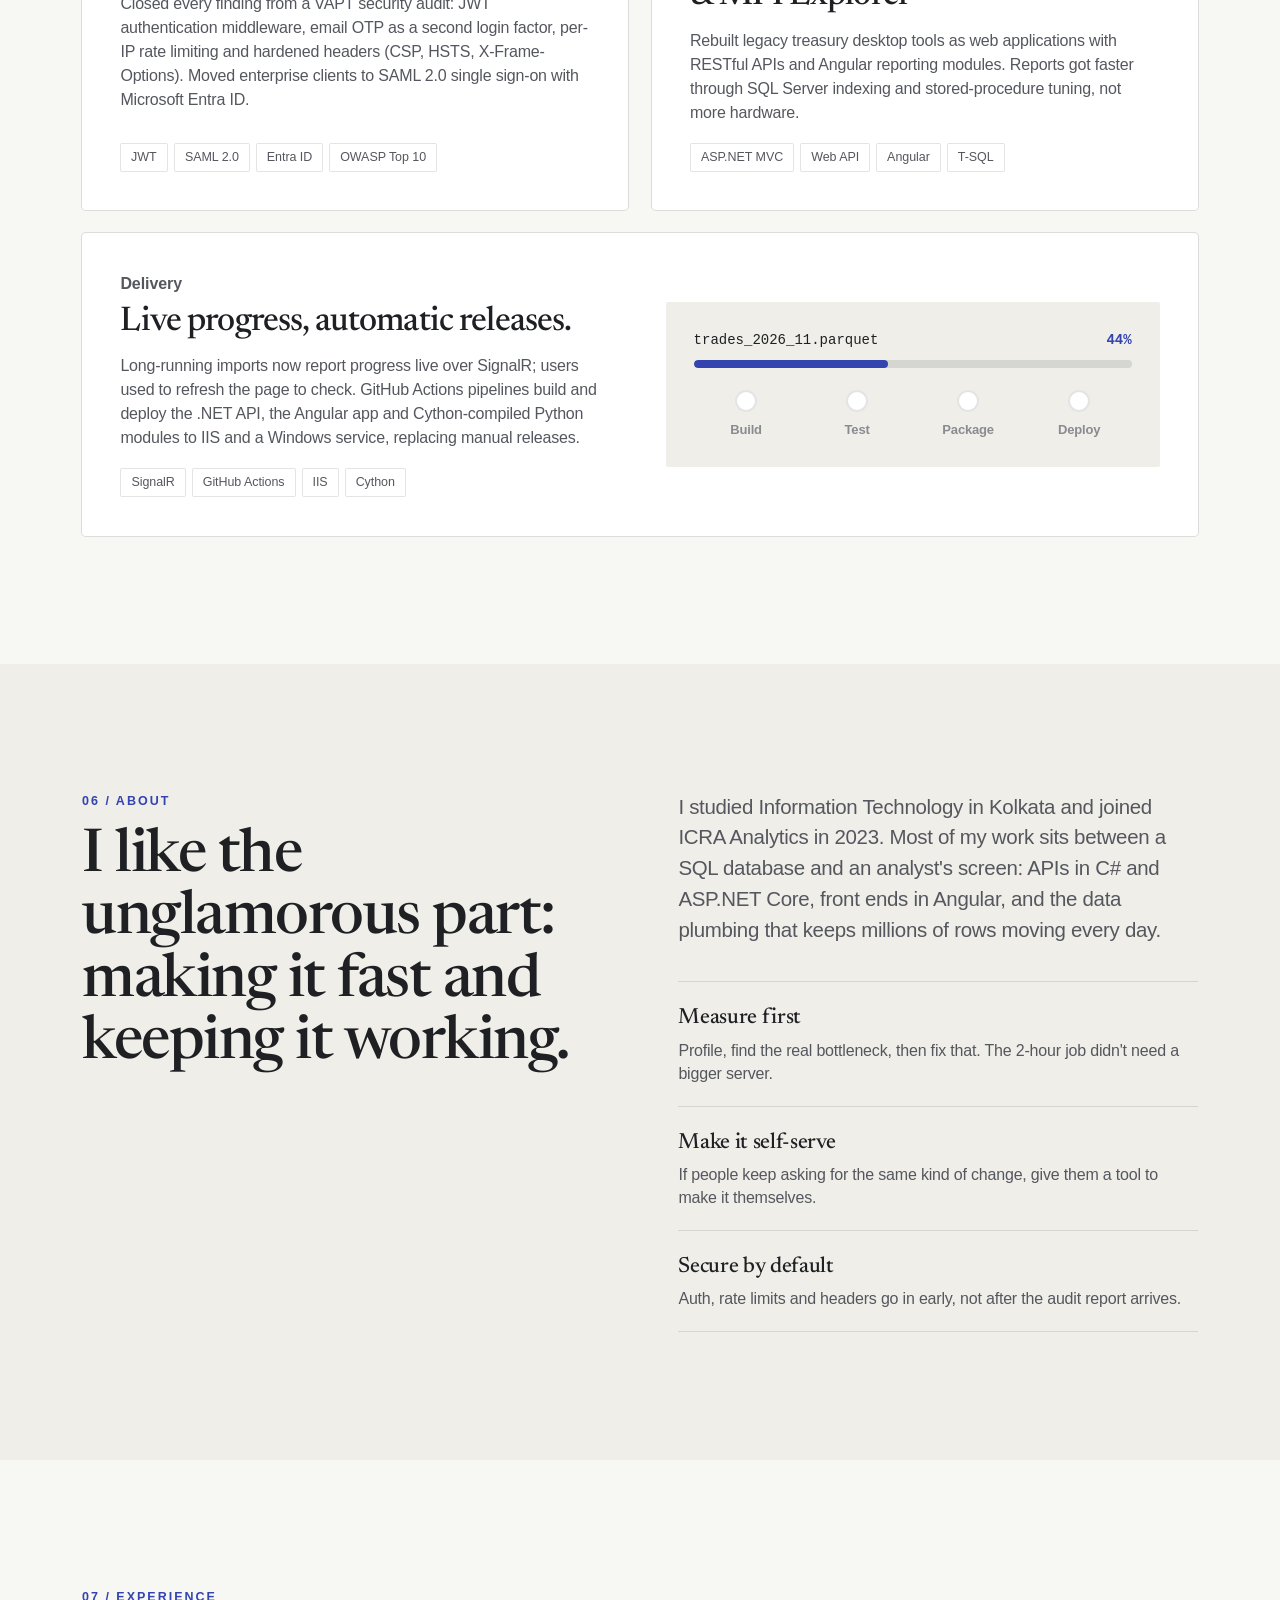
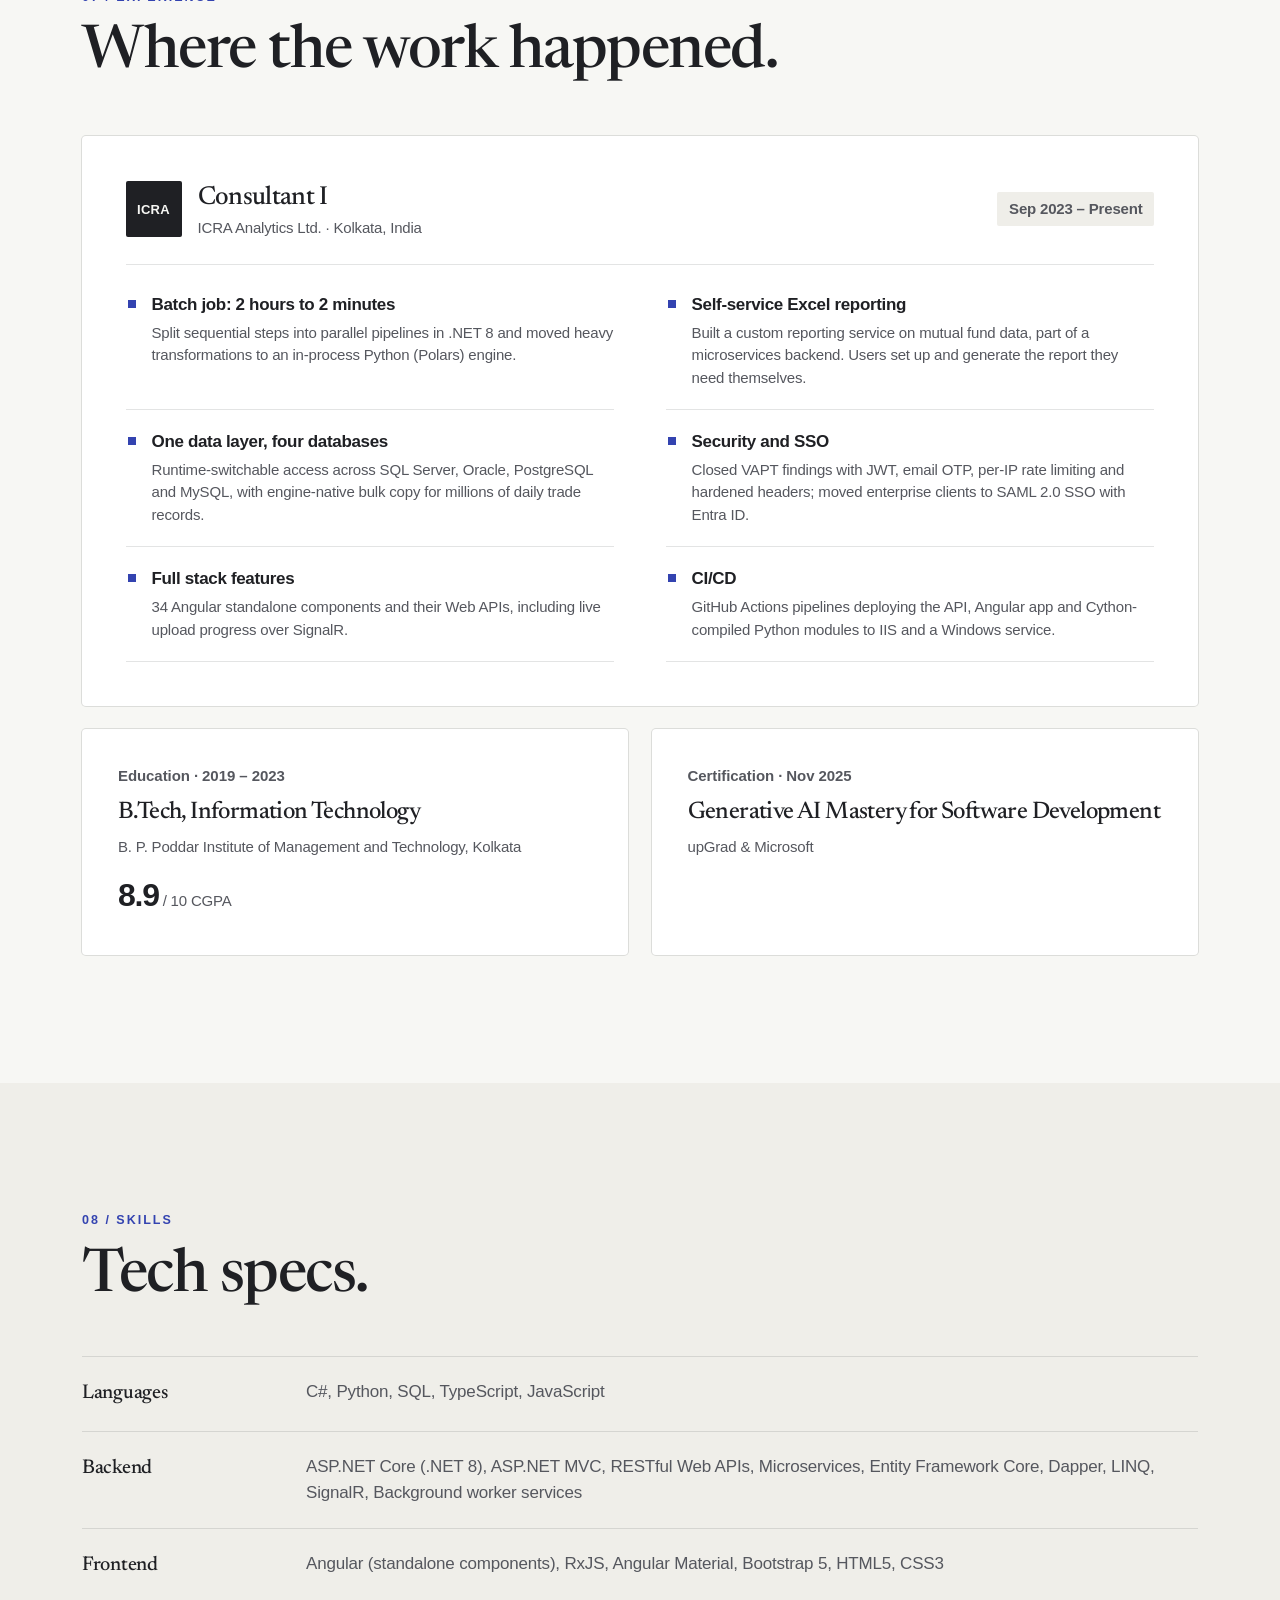
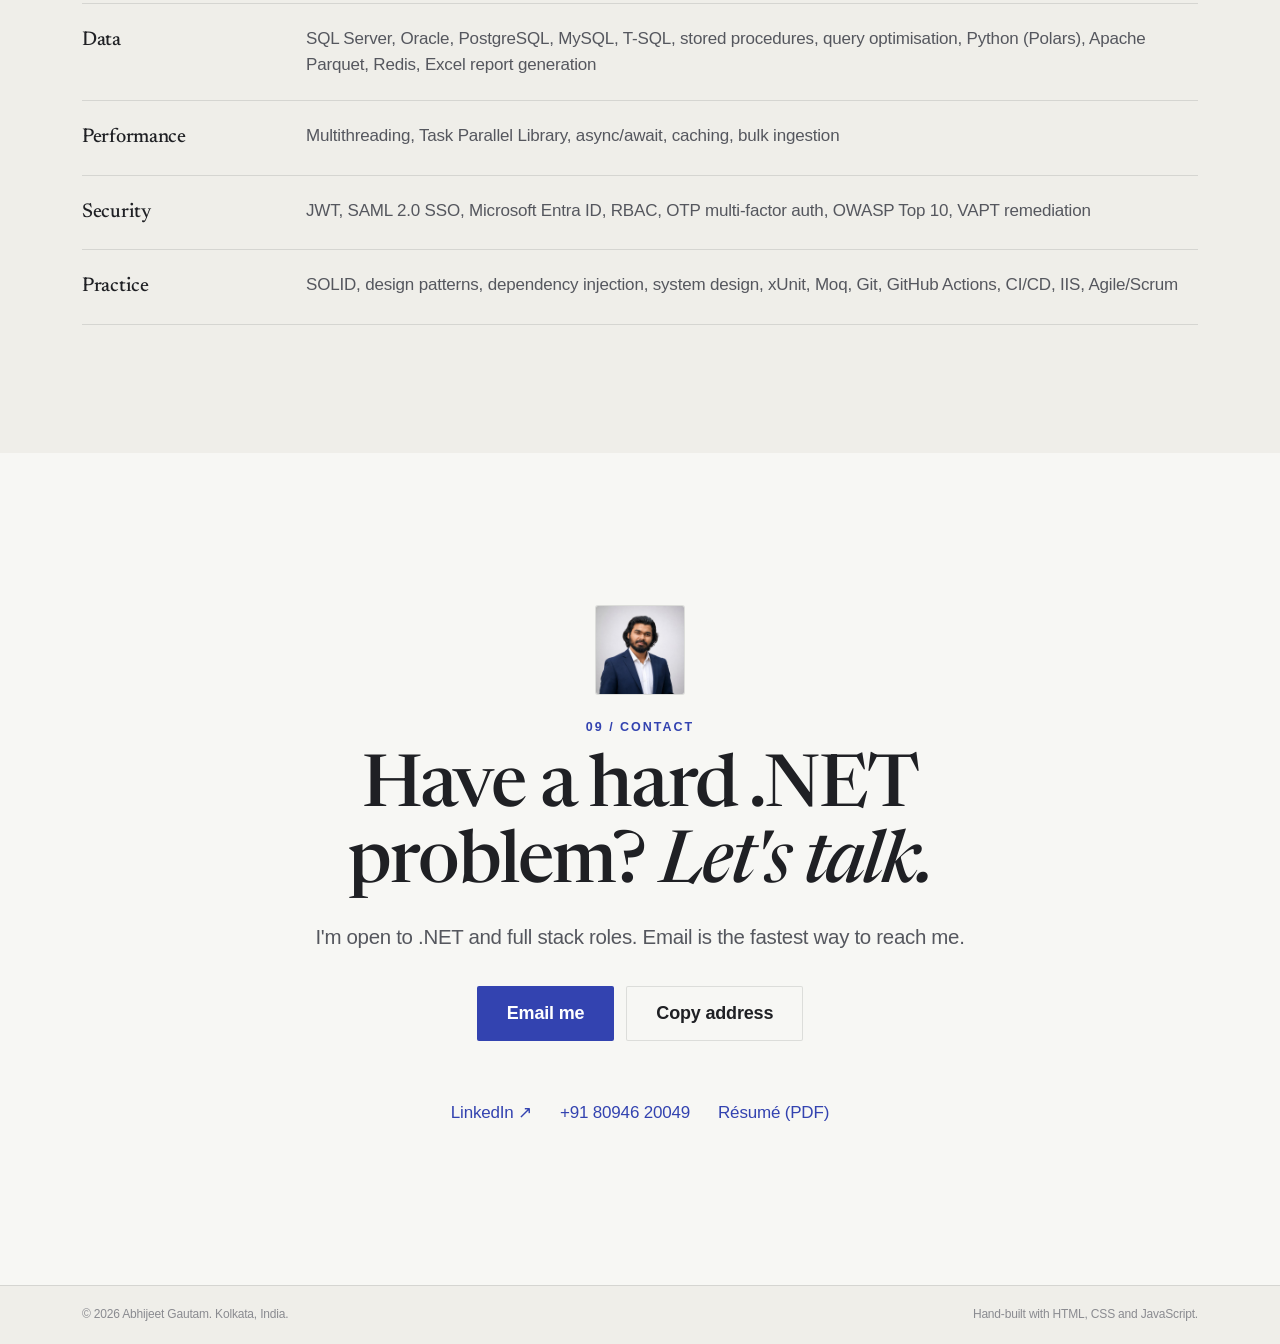
==== commit dea21a94: "Rebuild the 3D laptop so it fits and looks right on every screen The old laptop drew its base as a l" ====
--- a/index.html
+++ b/index.html
@@ -22,7 +22,7 @@
 <link rel="preconnect" href="https://fonts.googleapis.com">
 <link rel="preconnect" href="https://fonts.gstatic.com" crossorigin>
 <link href="https://fonts.googleapis.com/css2?family=Newsreader:ital,opsz,wght@0,6..72,400;0,6..72,500;1,6..72,400&display=swap" rel="stylesheet">
-<link rel="stylesheet" href="styles.css?v=20261113">
+<link rel="stylesheet" href="styles.css?v=20261113b">
 <script>document.documentElement.classList.add('js')</script>
 
 <script type="application/ld+json">
@@ -101,18 +101,20 @@
     </div>
     <div class="stage" id="stage">
       <div class="mac" id="mac">
-        <div class="lid" id="lid">
-          <div class="lid-front">
-            <div class="screen" id="screen">
-              <div class="app-bar"><i></i><i></i><i></i><span>custom-fund-report.xlsx</span></div>
-              <div class="app-body">
-                <table class="mini" id="miniSheet" aria-hidden="true"></table>
+        <div class="hinge">
+          <div class="lid" id="lid">
+            <div class="lid-front">
+              <div class="screen" id="screen">
+                <div class="app-bar"><i></i><i></i><i></i><span>custom-fund-report.xlsx</span></div>
+                <div class="app-body">
+                  <table class="mini" id="miniSheet" aria-hidden="true"></table>
+                </div>
               </div>
             </div>
+            <div class="lid-back" aria-hidden="true"><span class="mark"></span></div>
           </div>
-          <div class="lid-back" aria-hidden="true"><span class="mark"></span></div>
-        </div>
-        <div class="deck" aria-hidden="true"><span class="notch"></span></div>
+        </div>
+        <div class="base" aria-hidden="true"><span class="notch"></span></div>
       </div>
       <div class="floor" aria-hidden="true"></div>
     </div>
@@ -423,6 +425,6 @@
   </div>
 </footer>
 
-<script src="main.js?v=20261113" defer></script>
+<script src="main.js?v=20261113b" defer></script>
 </body>
 </html>
--- a/styles.css
+++ b/styles.css
@@ -184,21 +184,22 @@
   background:linear-gradient(180deg,#fff 30%,#a1a1a6);-webkit-background-clip:text;background-clip:text;color:transparent}
 .show-cap{font-size:14px;color:#86868b;margin-top:10px}
 
-.stage{--w:min(82vw,860px,calc((100svh - 330px) * 1.3));position:relative;width:var(--w);perspective:1800px;perspective-origin:50% -20%;
-  margin-bottom:calc(var(--w) * .2)}
-.mac{position:relative;width:100%;transform-style:preserve-3d;
-  transform:rotateX(calc(-30deg + var(--p) * 16deg)) translateY(calc((1 - var(--p)) * 6%)) scale(calc(.86 + var(--p) * .14))}
+/* Front-view laptop: the lid swings up from closed on a thin base.
+   --w is the base width; it always fits the viewport width and height. */
+.stage{--w:min(92vw,960px,calc((100svh - 300px) * 1.62));position:relative;width:var(--w);margin-top:calc(var(--w) * .02)}
+.mac{position:relative;width:100%}
+.hinge{position:relative;z-index:1;width:86%;margin:0 auto;perspective:calc(var(--w) * 3);perspective-origin:50% -25%}
 .lid{position:relative;width:100%;aspect-ratio:16/10.3;transform-origin:50% 100%;transform-style:preserve-3d;
-  transform:rotateX(calc(-90deg + var(--p) * 90deg))}
-.lid-front,.lid-back{position:absolute;inset:0;border-radius:calc(var(--w) * .022) calc(var(--w) * .022) 4px 4px;
+  transform:rotateX(calc(-82deg + var(--p) * 82deg))}
+.lid-front,.lid-back{position:absolute;inset:0;border-radius:calc(var(--w) * .02) calc(var(--w) * .02) 0 0;
   -webkit-backface-visibility:hidden;backface-visibility:hidden}
-.lid-front{background:#0b0b0c;padding:calc(var(--w) * .018) calc(var(--w) * .018) calc(var(--w) * .03);
-  box-shadow:inset 0 0 0 1.5px #3a3a3c,inset 0 0 0 3px #111}
-.lid-back{transform:rotateY(180deg);background:linear-gradient(160deg,#d9dadc,#b8babd 55%,#a3a5a8);display:grid;place-items:center;
-  box-shadow:inset 0 0 0 1px rgba(255,255,255,.5)}
-.mark{width:calc(var(--w) * .07);height:calc(var(--w) * .07);border-radius:50%;background:linear-gradient(145deg,rgba(255,255,255,.7),rgba(0,0,0,.08));box-shadow:inset 0 0 0 1px rgba(0,0,0,.06)}
-.screen{position:relative;height:100%;border-radius:calc(var(--w) * .008);overflow:hidden;background:#fff;color:#1d1d1f;
-  container-type:inline-size;filter:brightness(calc(.15 + var(--p) * .85))}
+.lid-front{background:#0b0b0c;padding:calc(var(--w) * .014) calc(var(--w) * .014) calc(var(--w) * .022);
+  box-shadow:inset 0 0 0 1.5px #3a3a3c,inset 0 0 0 3px #0b0b0c}
+.lid-back{transform:rotateY(180deg);background:linear-gradient(180deg,#e2e3e5,#bfc1c4 70%,#a9abae);display:grid;place-items:center;
+  box-shadow:inset 0 0 0 1px rgba(255,255,255,.55)}
+.mark{width:calc(var(--w) * .06);height:calc(var(--w) * .06);border-radius:50%;background:linear-gradient(145deg,rgba(255,255,255,.75),rgba(0,0,0,.07));box-shadow:inset 0 0 0 1px rgba(0,0,0,.06)}
+.screen{position:relative;height:100%;border-radius:calc(var(--w) * .006);overflow:hidden;background:#fff;color:#1d1d1f;
+  container-type:inline-size;filter:brightness(calc(.2 + var(--p) * .8))}
 .app-bar{display:flex;align-items:center;gap:1.1cqw;height:6.2cqw;padding:0 2cqw;background:#ececee;border-bottom:1px solid #d9d9dc;
   font-size:2cqw;color:#6e6e73;letter-spacing:0}
 .app-bar i{width:1.4cqw;height:1.4cqw;border-radius:50%;background:#ff5f57}
@@ -212,21 +213,17 @@
 .mini .num{text-align:right}
 .mini .up{color:#1d8a4a}.mini .dn{color:#c9342b}
 
-.deck{position:absolute;left:-7%;width:114%;top:100%;height:calc(var(--w) * .52);transform-origin:50% 0;transform:rotateX(90deg);
-  transform-style:preserve-3d;border-radius:4px 4px calc(var(--w) * .03) calc(var(--w) * .03);
-  background:linear-gradient(180deg,#9fa1a4,#d2d3d5 6%,#e1e2e4 60%,#cfd0d3)}
-.deck::before{content:"";position:absolute;left:9%;right:9%;top:8%;height:46%;border-radius:calc(var(--w) * .01);
-  background:repeating-linear-gradient(90deg,transparent 0 calc(100%/14 - 3px),#0e0e10 calc(100%/14 - 3px) calc(100%/14)),
-  repeating-linear-gradient(180deg,#2c2c2e 0 calc(100%/6 - 3px),#0e0e10 calc(100%/6 - 3px) calc(100%/6));box-shadow:0 0 0 3px #0e0e10}
-.deck::after{content:"";position:absolute;left:34%;right:34%;top:62%;height:30%;border-radius:calc(var(--w) * .01);background:#c9cacd;
-  box-shadow:inset 0 0 0 1px rgba(0,0,0,.08)}
-.notch{position:absolute;left:50%;top:0;width:16%;height:2.2%;transform:translateX(-50%);border-radius:0 0 8px 8px;background:#8d8f92}
-.floor{position:absolute;left:-10%;right:-10%;bottom:calc(var(--w) * -.18);height:calc(var(--w) * .1);
-  background:radial-gradient(50% 50% at 50% 50%,rgba(120,140,255,.22),transparent 70%);filter:blur(10px);opacity:var(--p);pointer-events:none}
+.base{position:relative;height:calc(var(--w) * .032);margin-top:-1px;
+  border-radius:2px 2px calc(var(--w) * .05) calc(var(--w) * .05) / 2px 2px calc(var(--w) * .022) calc(var(--w) * .022);
+  background:linear-gradient(180deg,#f0f1f2 0,#d4d6d9 30%,#a4a6aa 75%,#7c7e82 100%);
+  box-shadow:inset 0 1px 0 rgba(255,255,255,.8)}
+.notch{position:absolute;left:50%;top:0;width:14%;height:38%;transform:translateX(-50%);border-radius:0 0 calc(var(--w) * .01) calc(var(--w) * .01);
+  background:linear-gradient(180deg,#9c9ea2,#b9bbbf)}
+.floor{position:absolute;left:4%;right:4%;top:100%;height:calc(var(--w) * .05);margin-top:calc(var(--w) * -.01);
+  background:radial-gradient(50% 50% at 50% 30%,rgba(140,150,255,.28),transparent 70%);filter:blur(8px);opacity:calc(.3 + var(--p) * .7);pointer-events:none}
 
 @media (max-width:734px){
-  .show{height:210vh}
-  .stage{--w:min(88vw,calc((100svh - 260px) * 1.38))}
+  .show{height:200vh}
   .br-wide{display:none}
 }
 
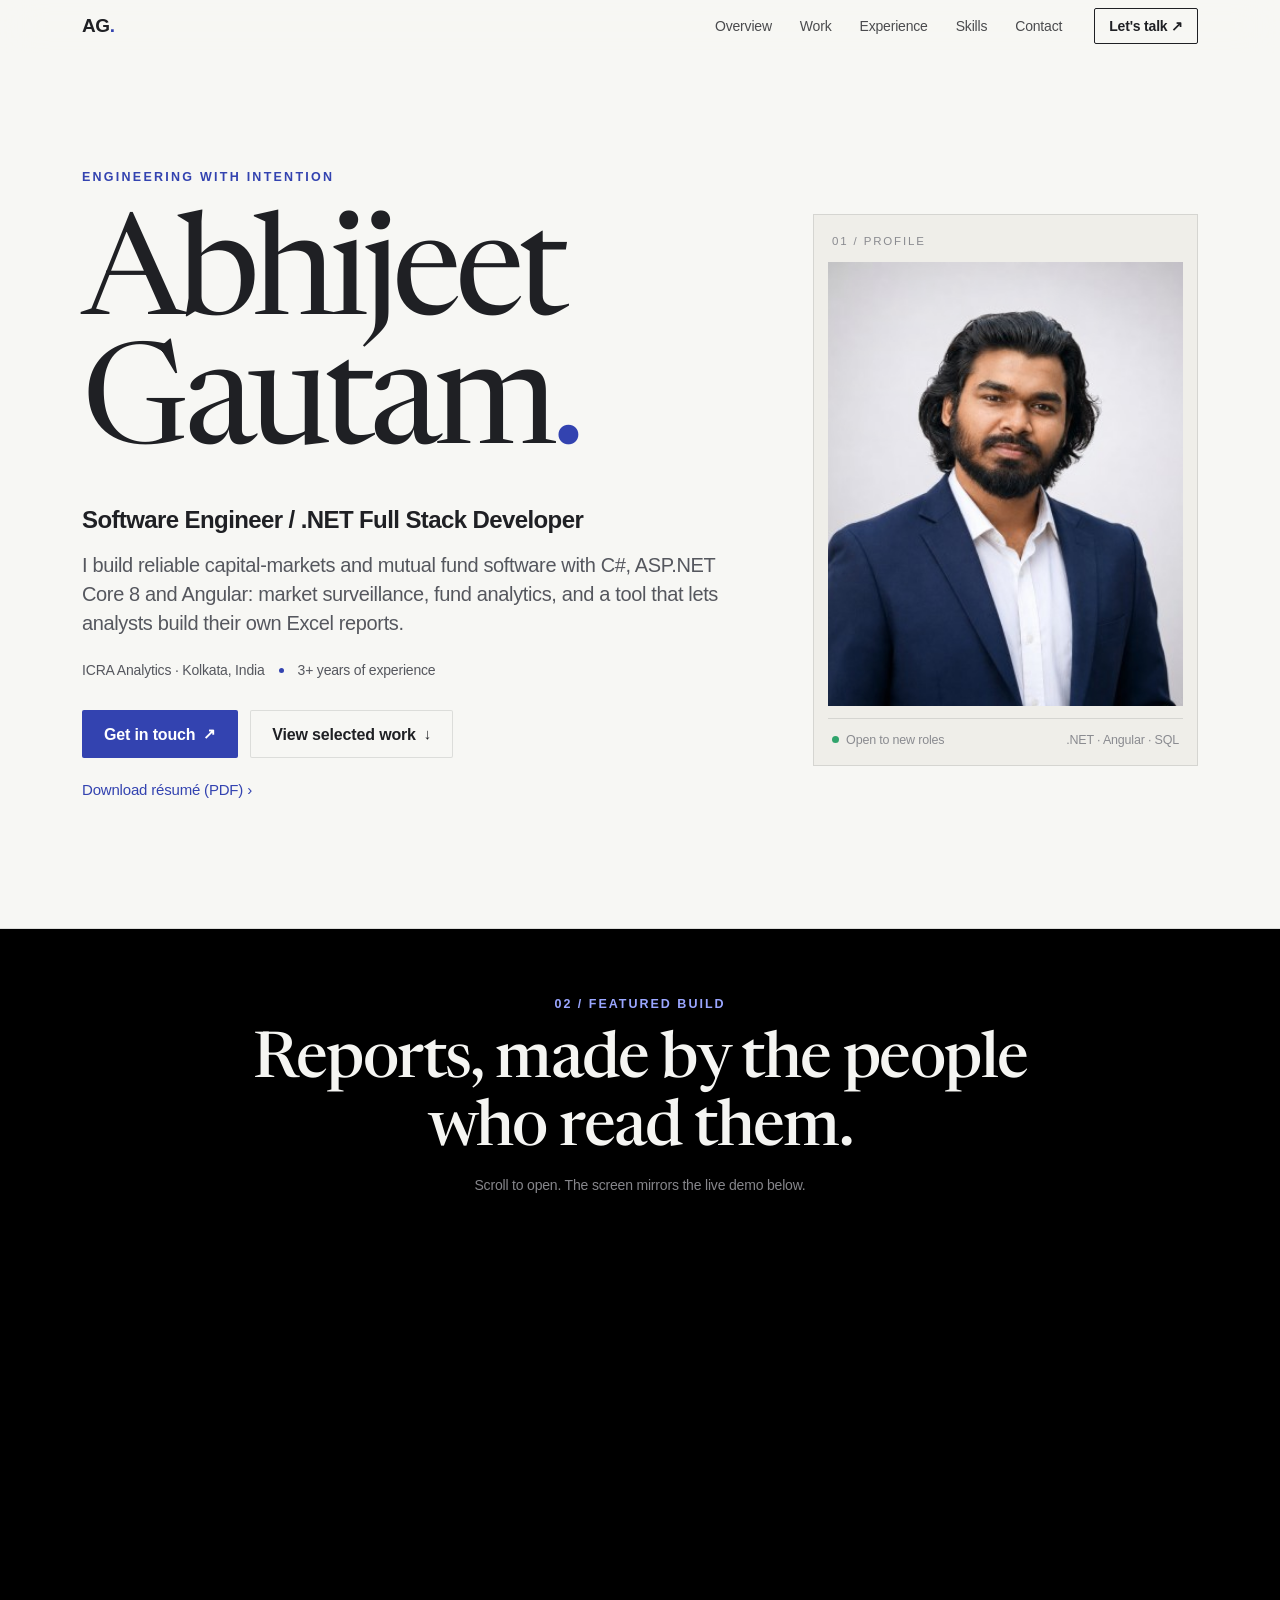
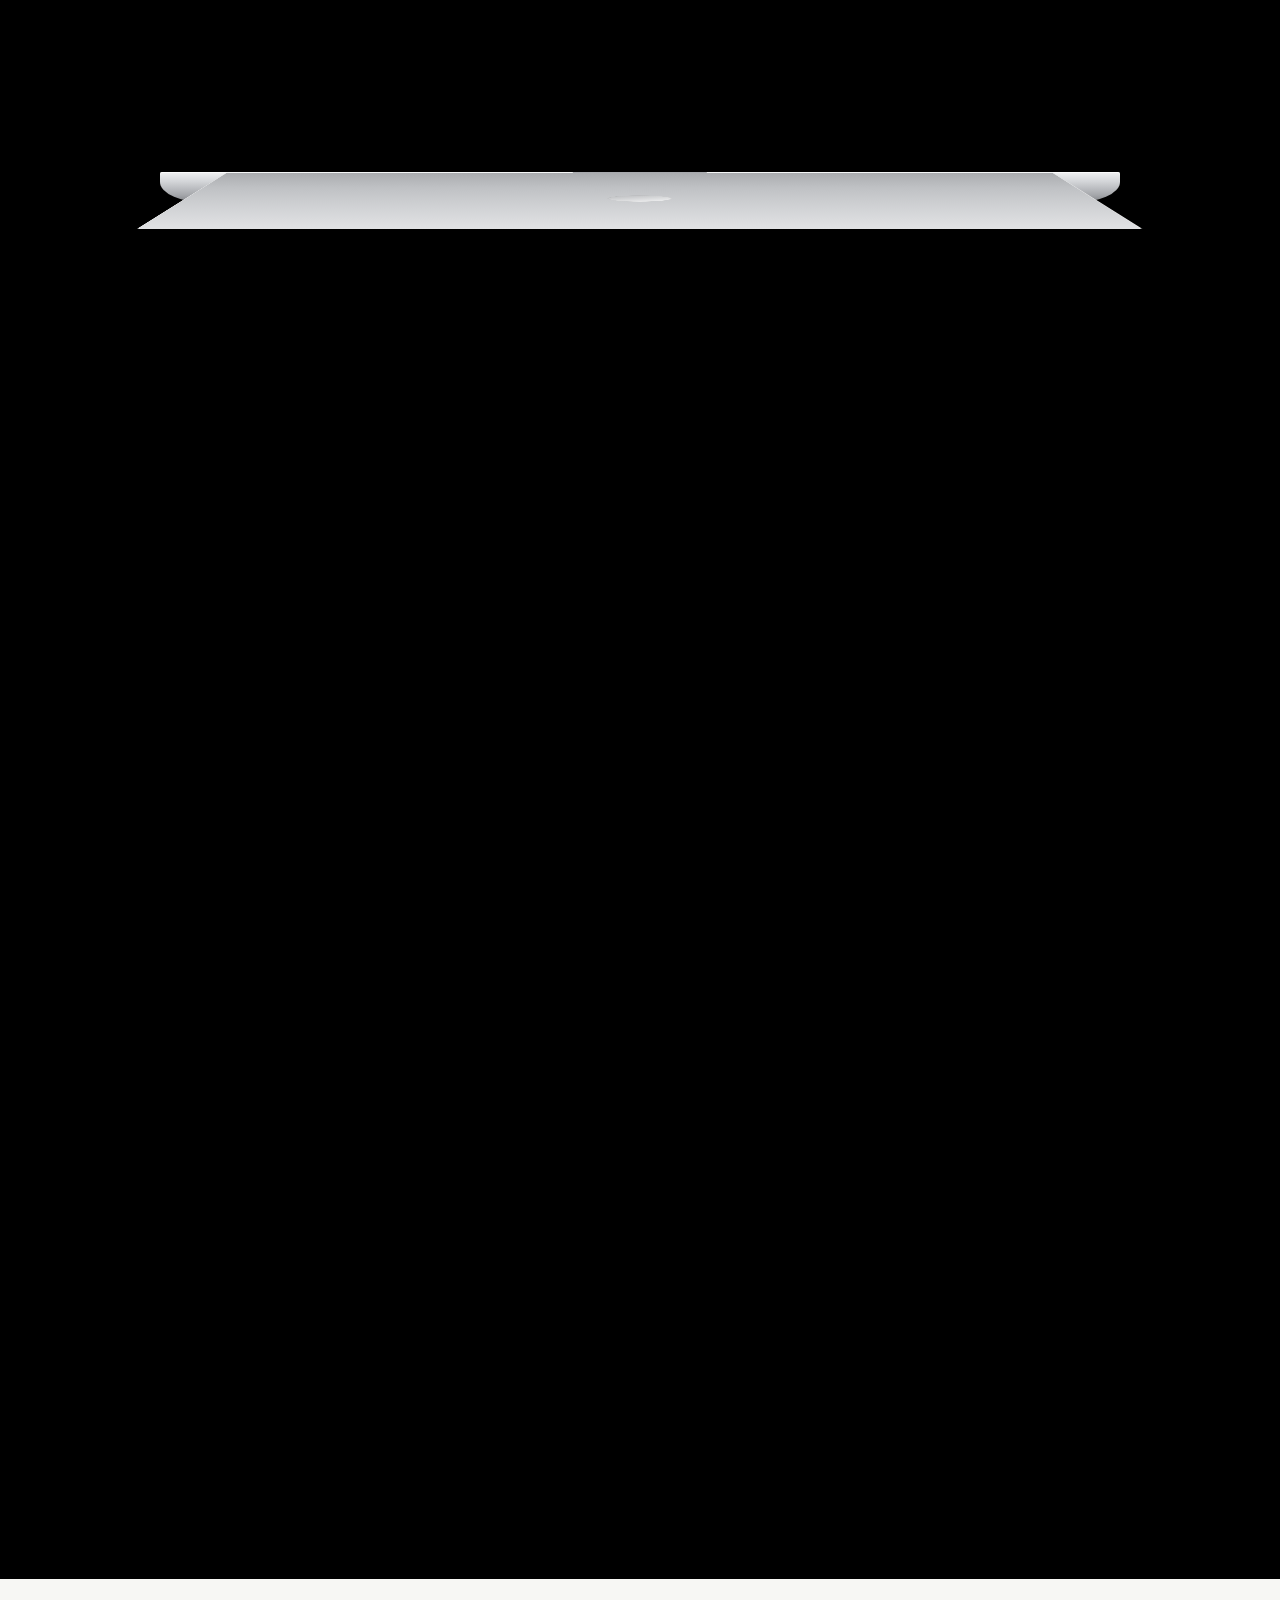
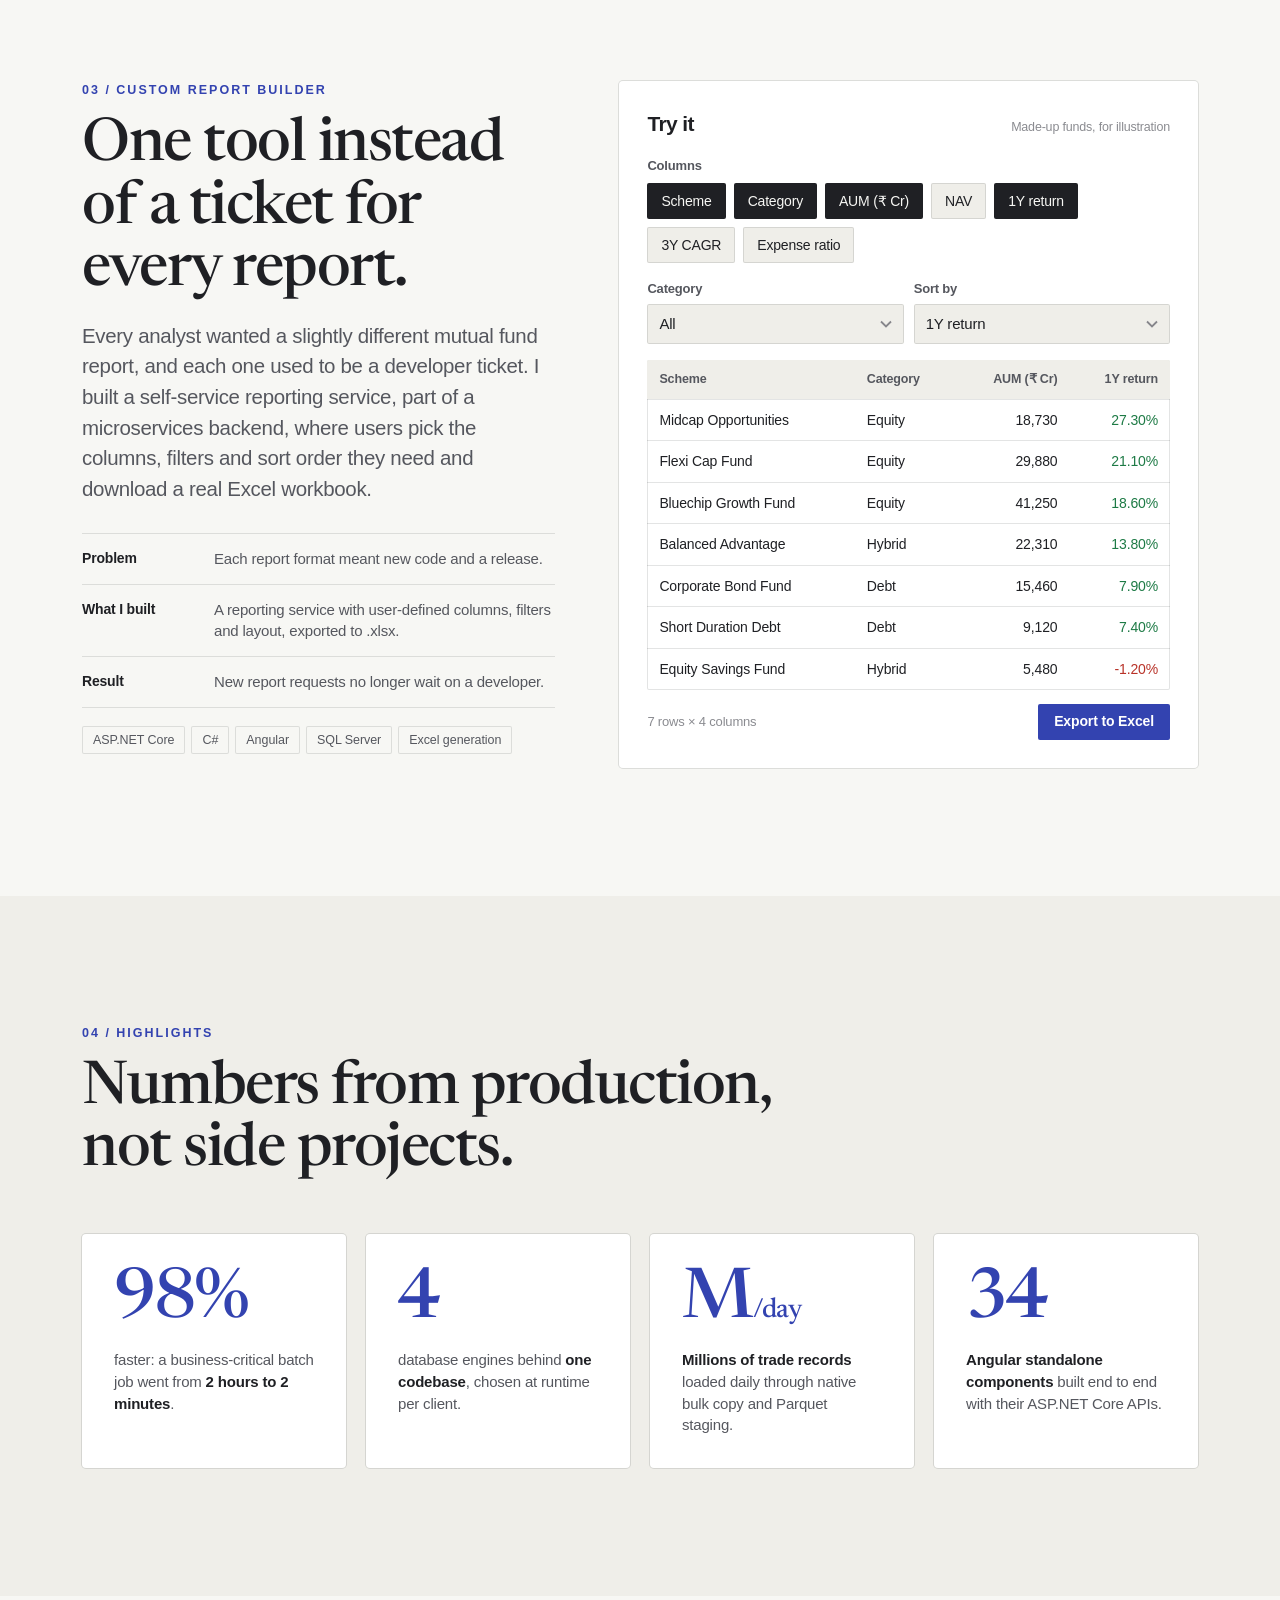
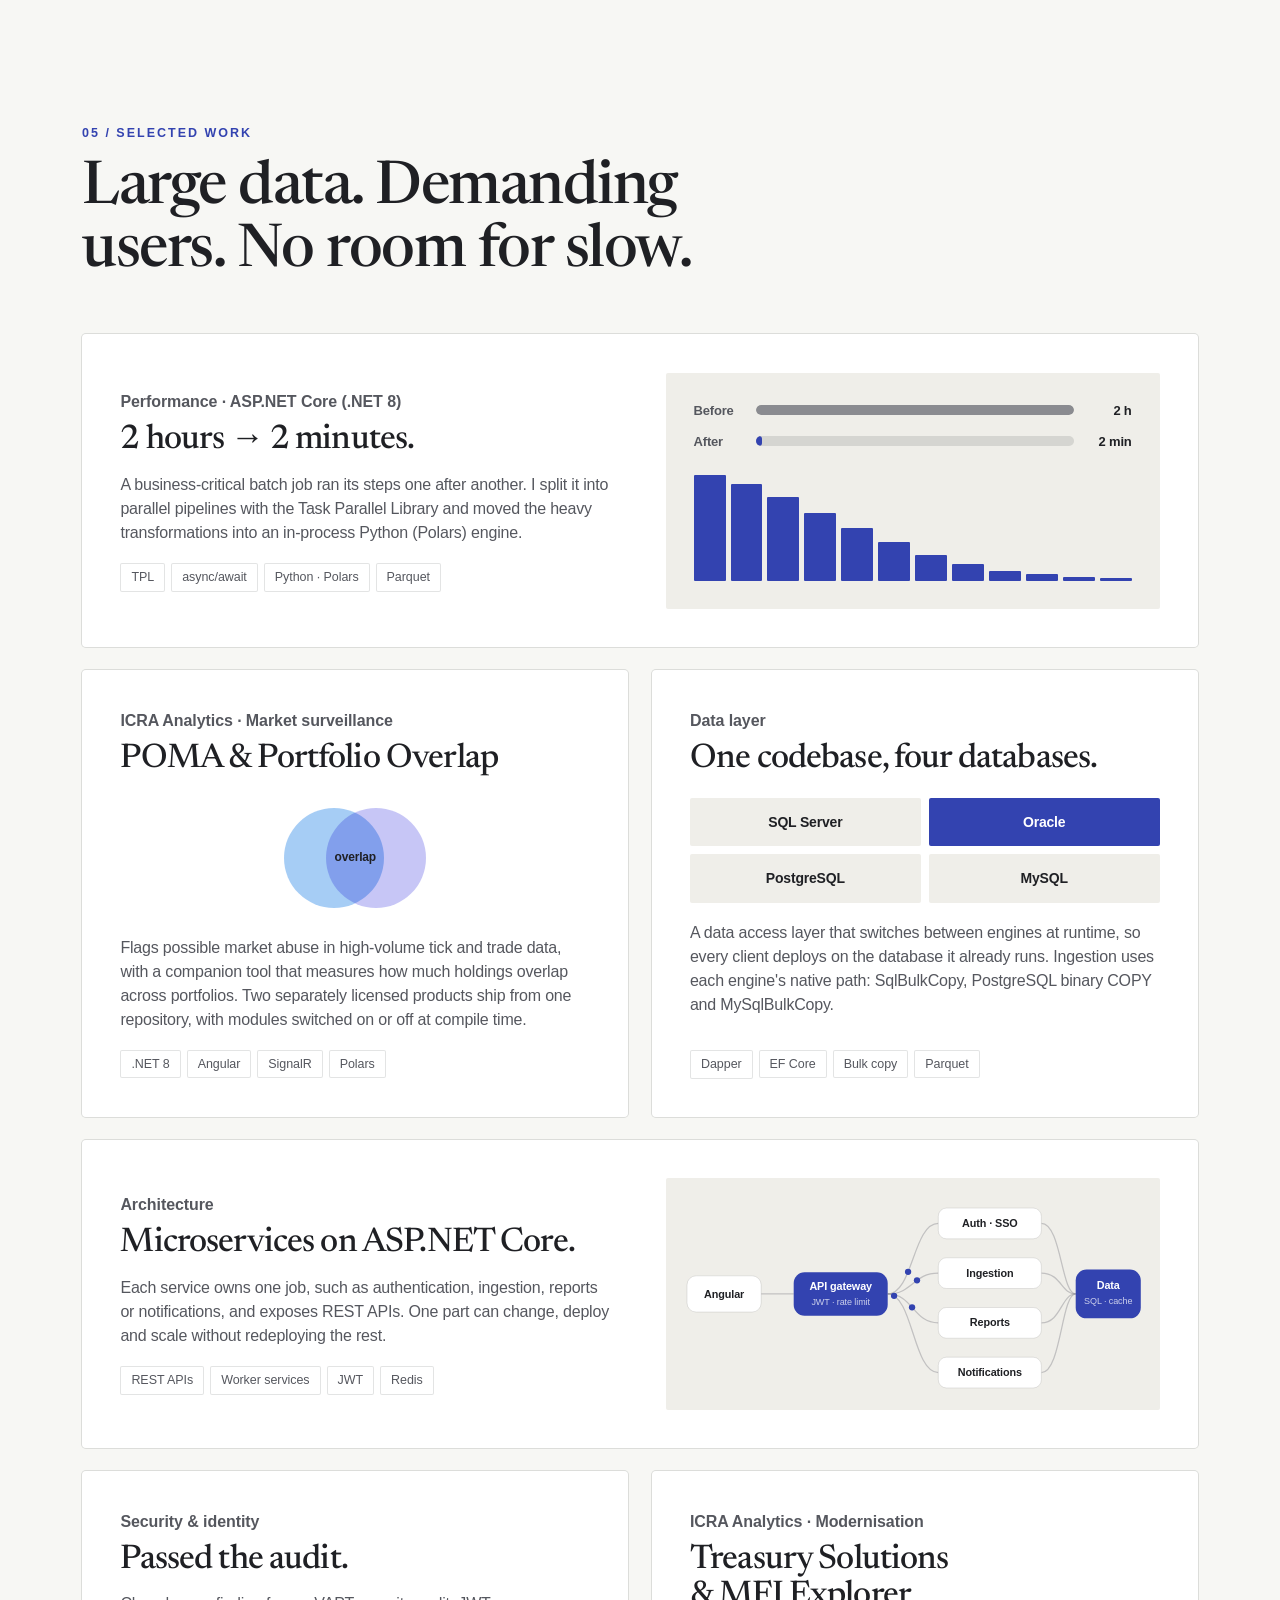
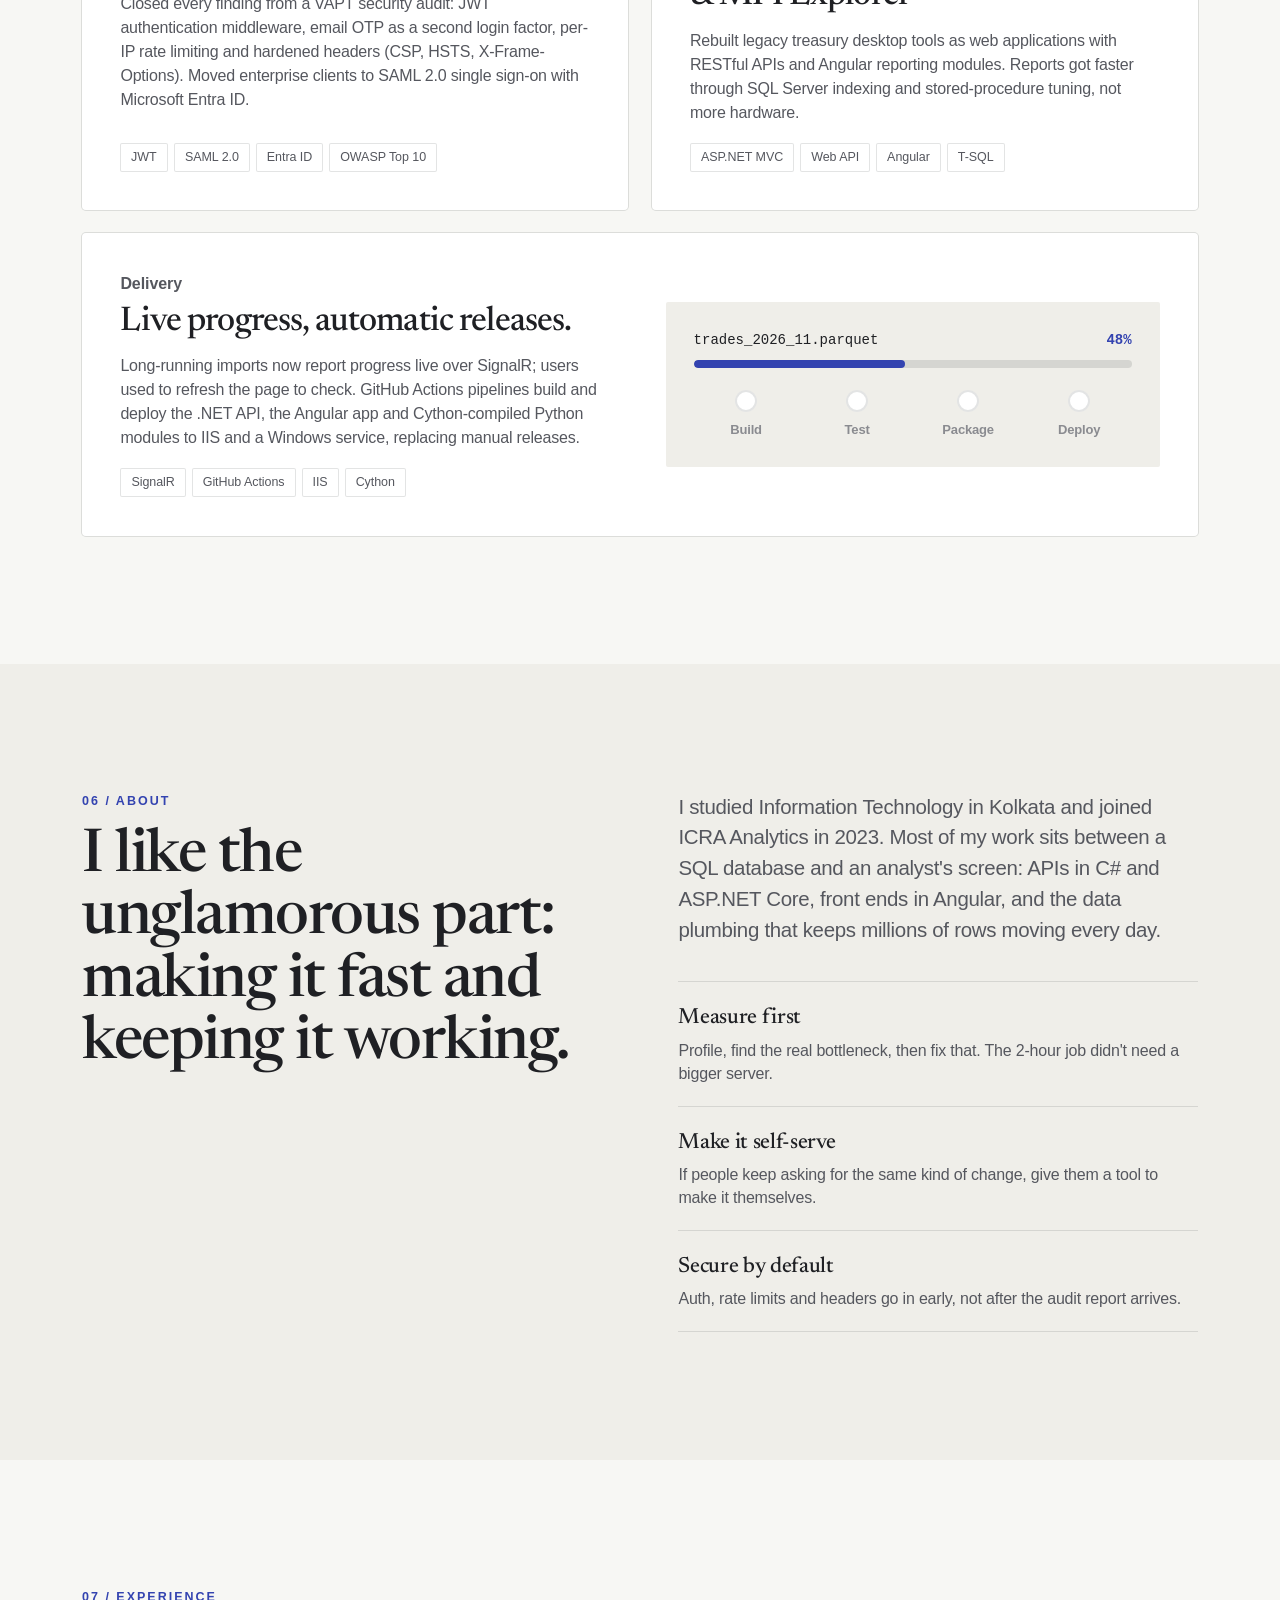
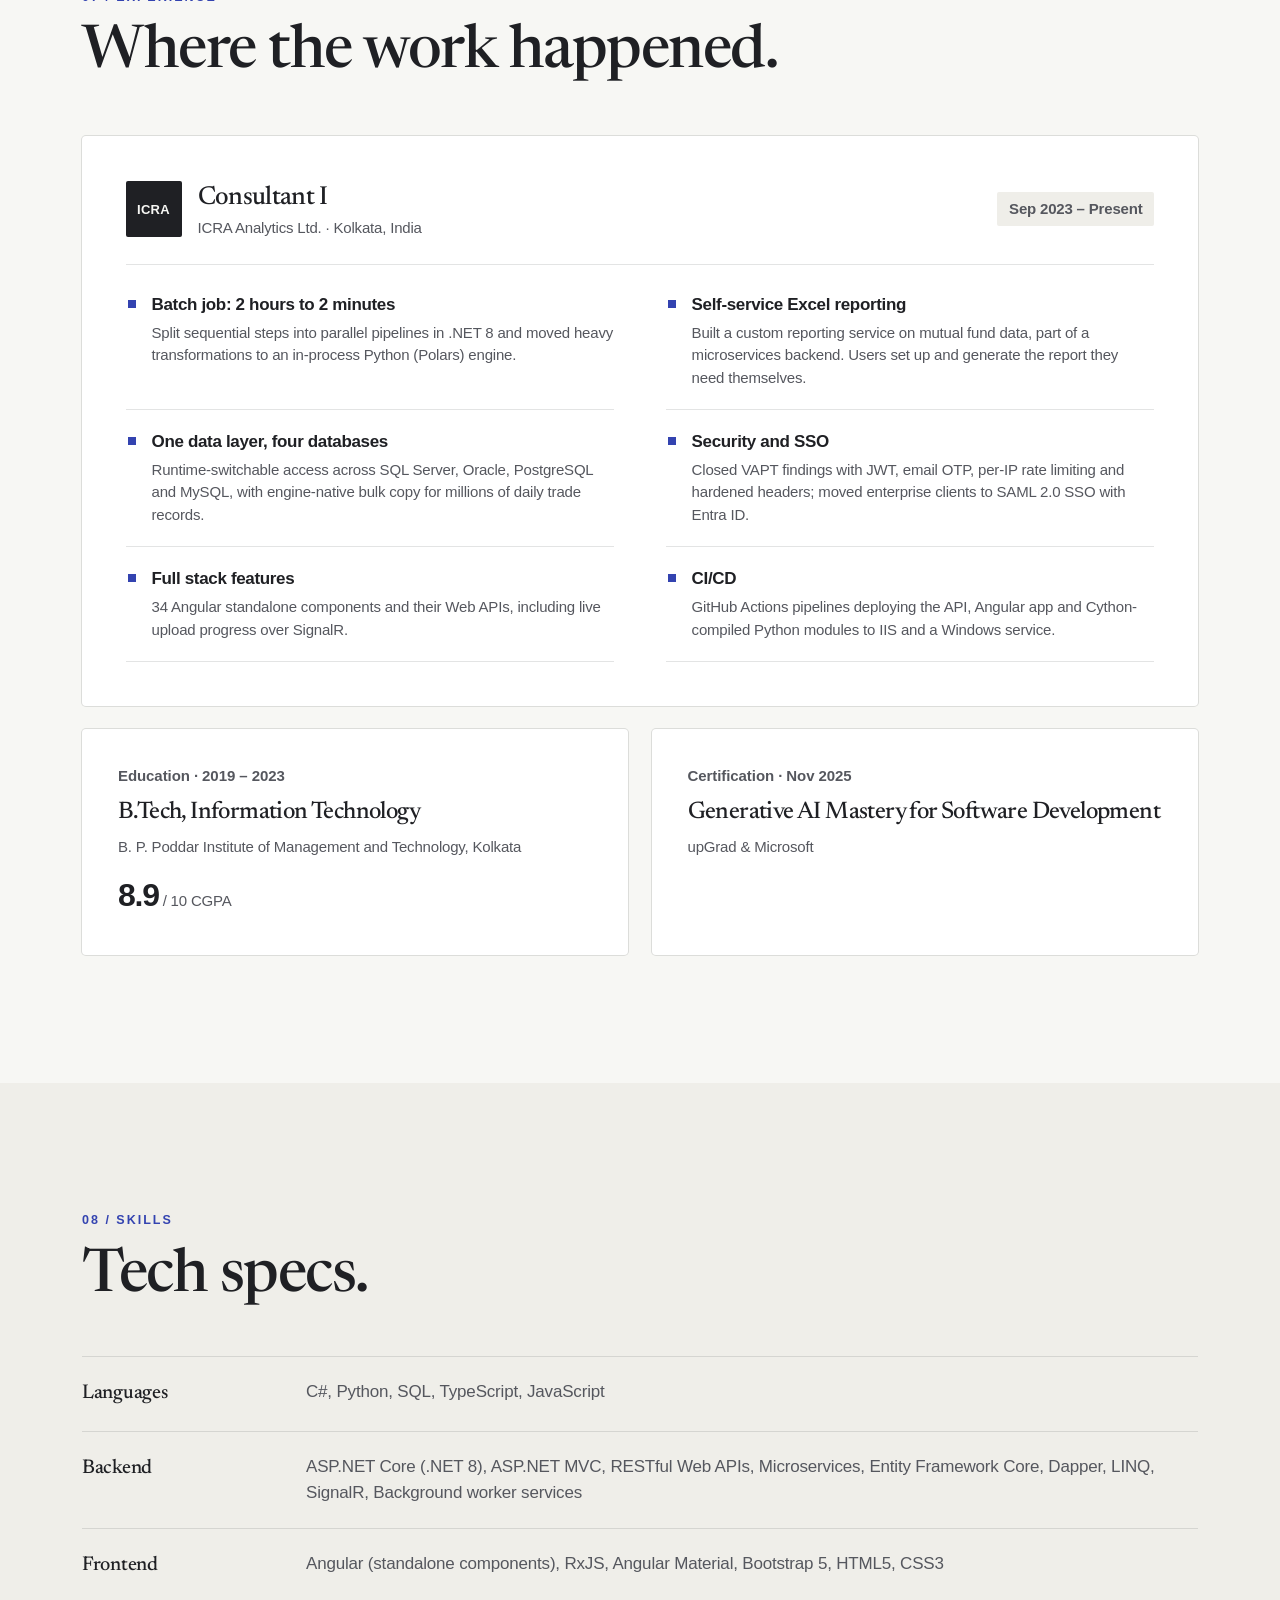
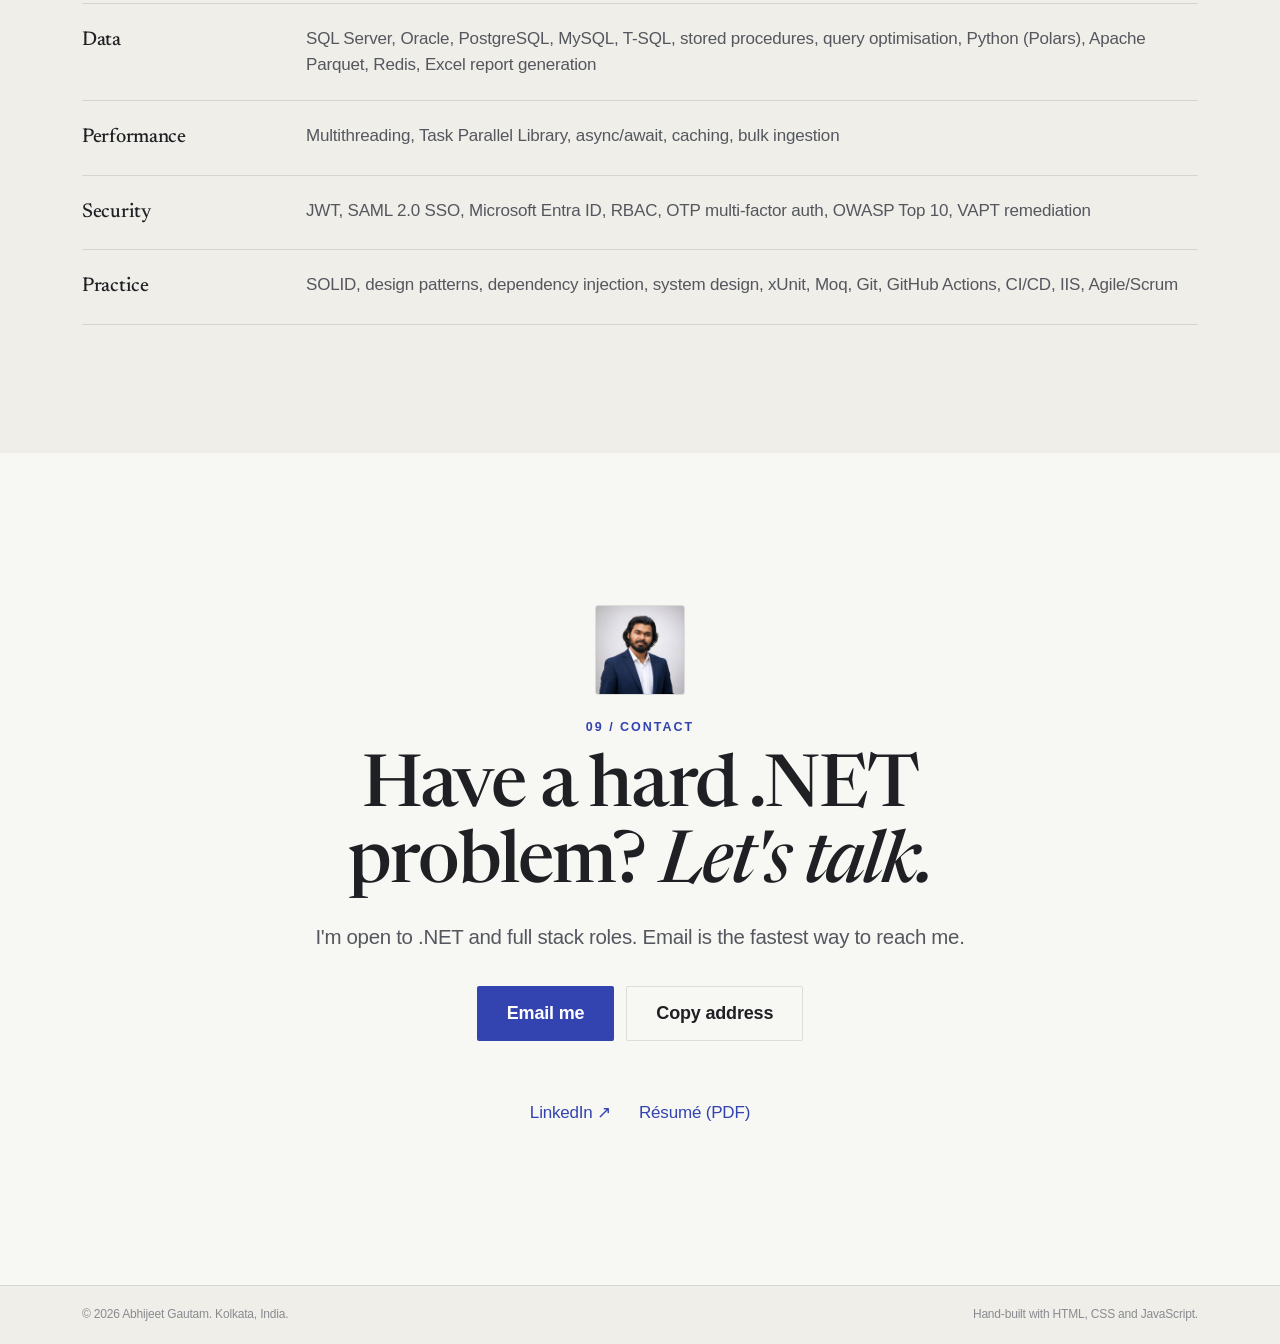
==== commit c2e74d4b: "Rebuild the 3D laptop so it fits and looks right on every screen The old laptop drew its base as a l" ====
--- a/index.html
+++ b/index.html
@@ -410,7 +410,6 @@
     <p class="copy-ok" id="copyOk" role="status" aria-live="polite"></p>
     <ul class="ct-links rv">
       <li><a href="https://linkedin.com/in/abhijeet-gautam-a49782195" rel="noopener" target="_blank">LinkedIn <span aria-hidden="true">↗</span></a></li>
-      <li><a href="tel:+918094620049">+91 80946 20049</a></li>
       <li><a href="Abhijeet_Gautam_Resume.pdf" download>Résumé (PDF)</a></li>
     </ul>
   </div>
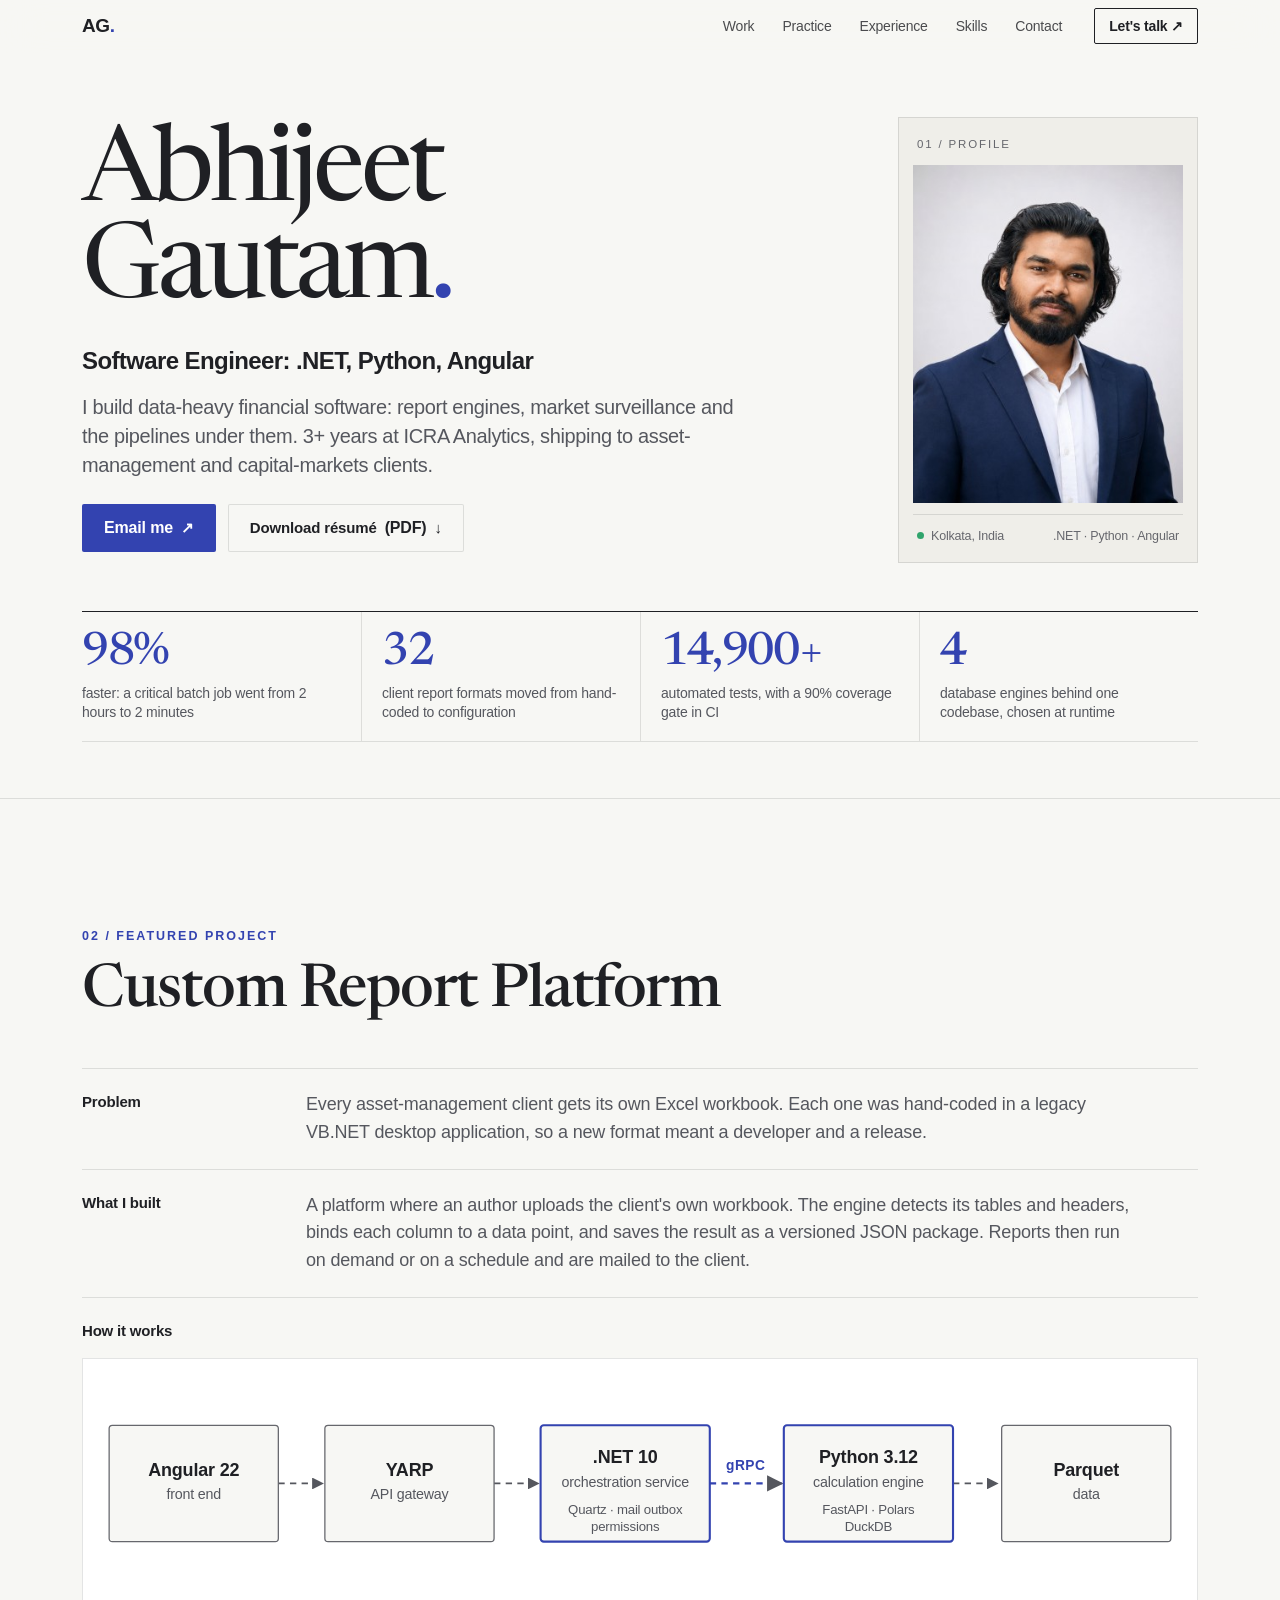
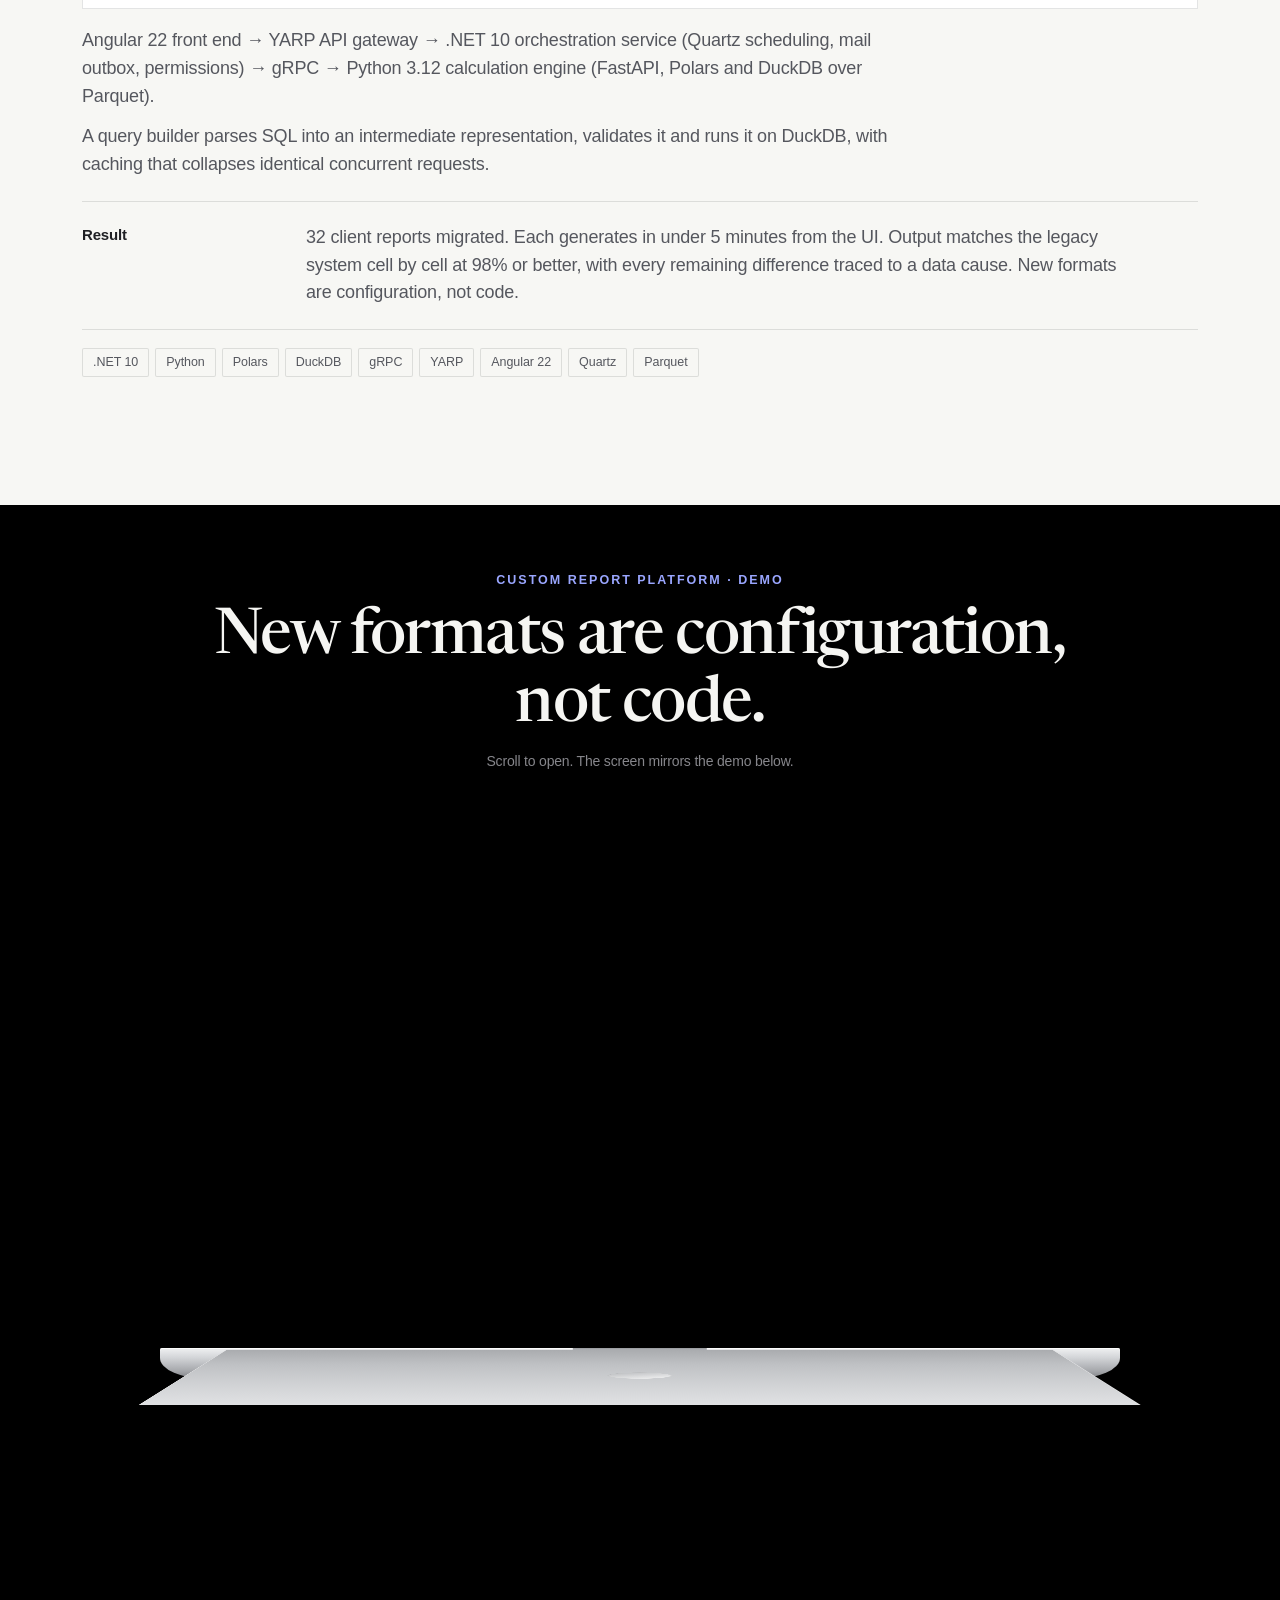
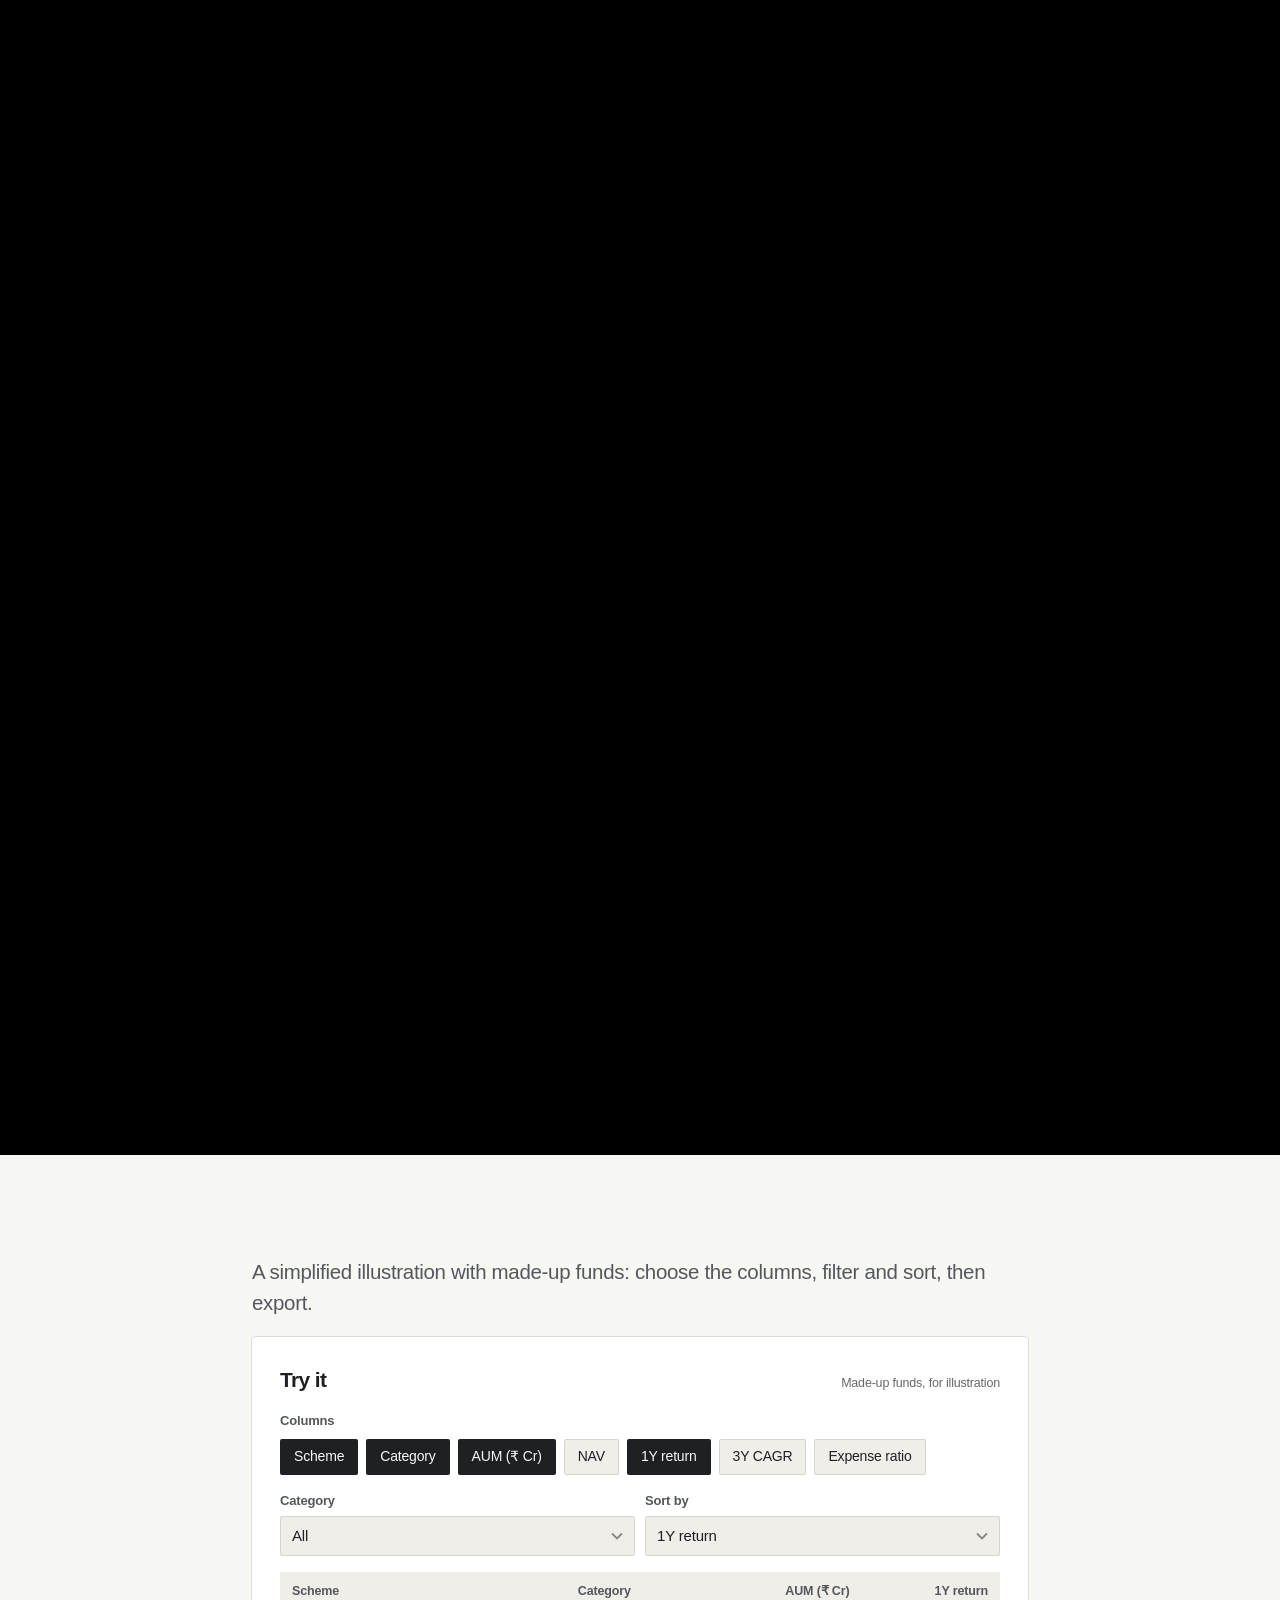
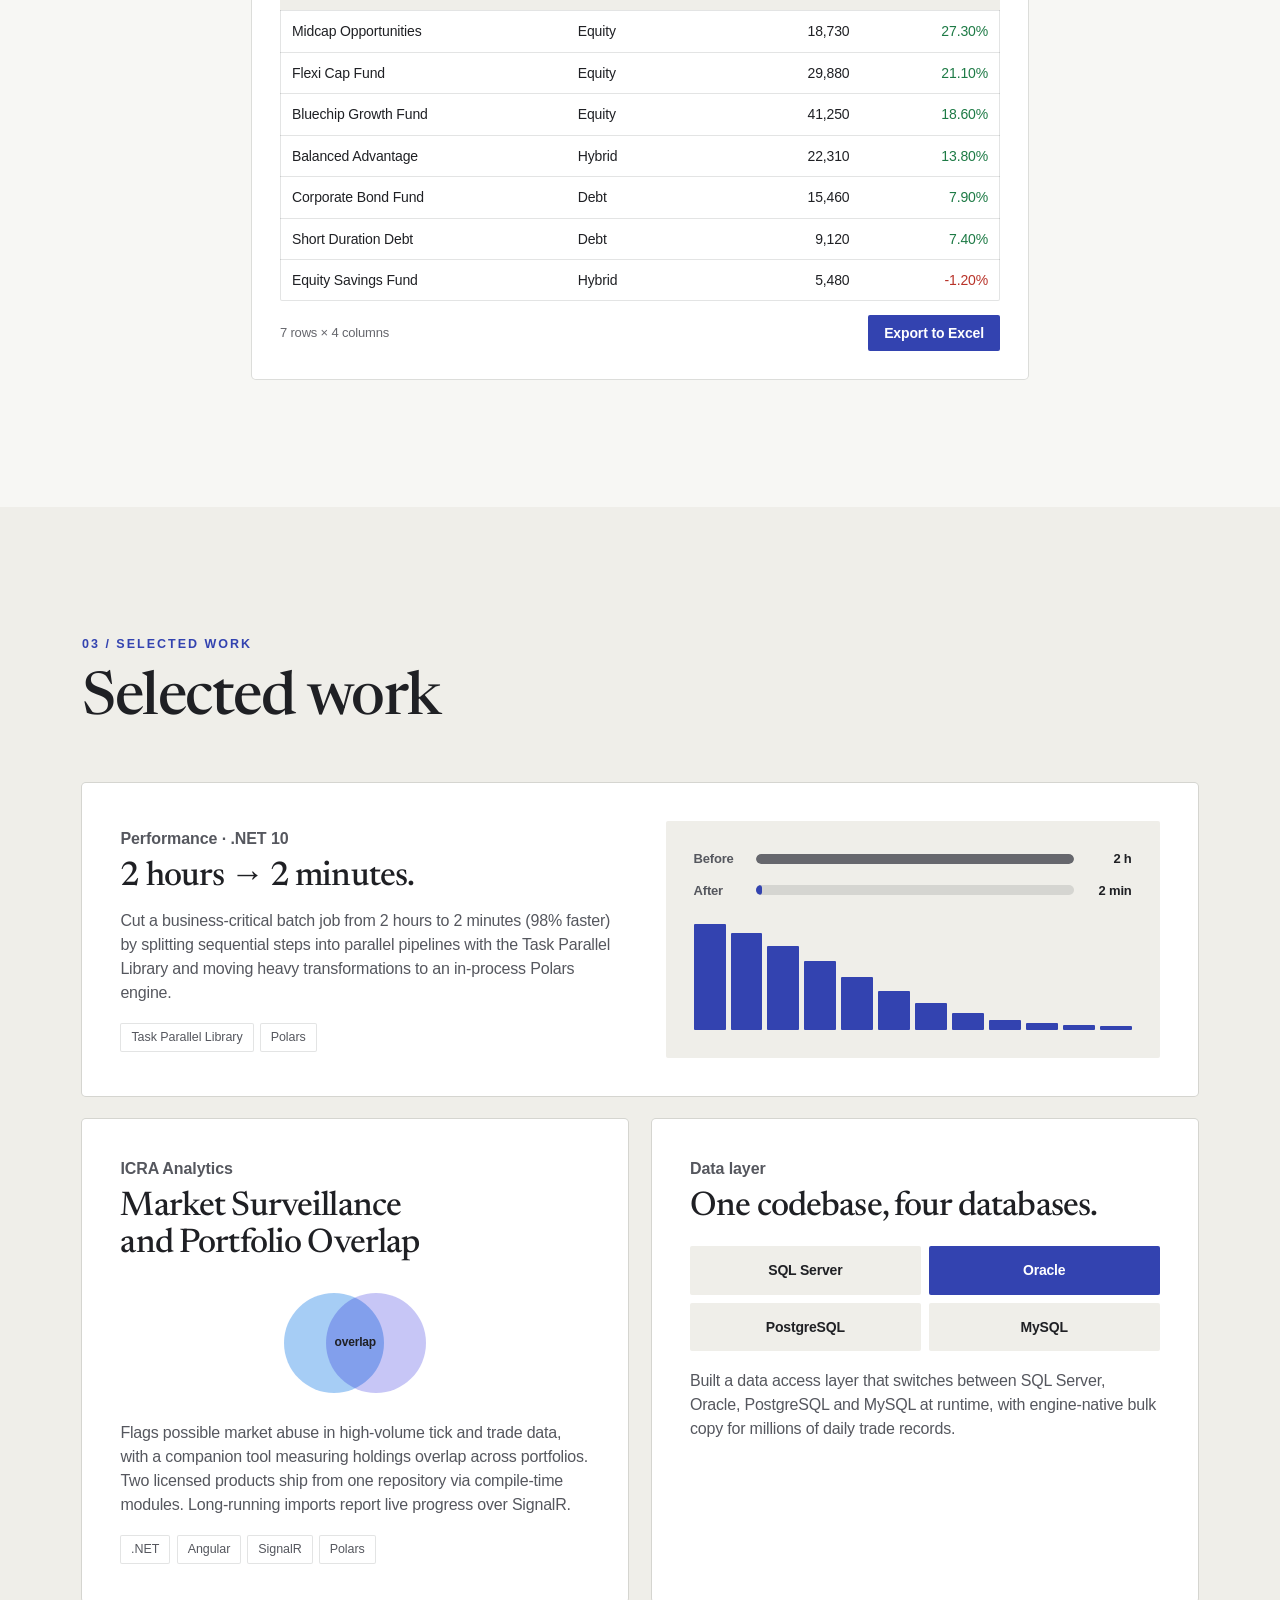
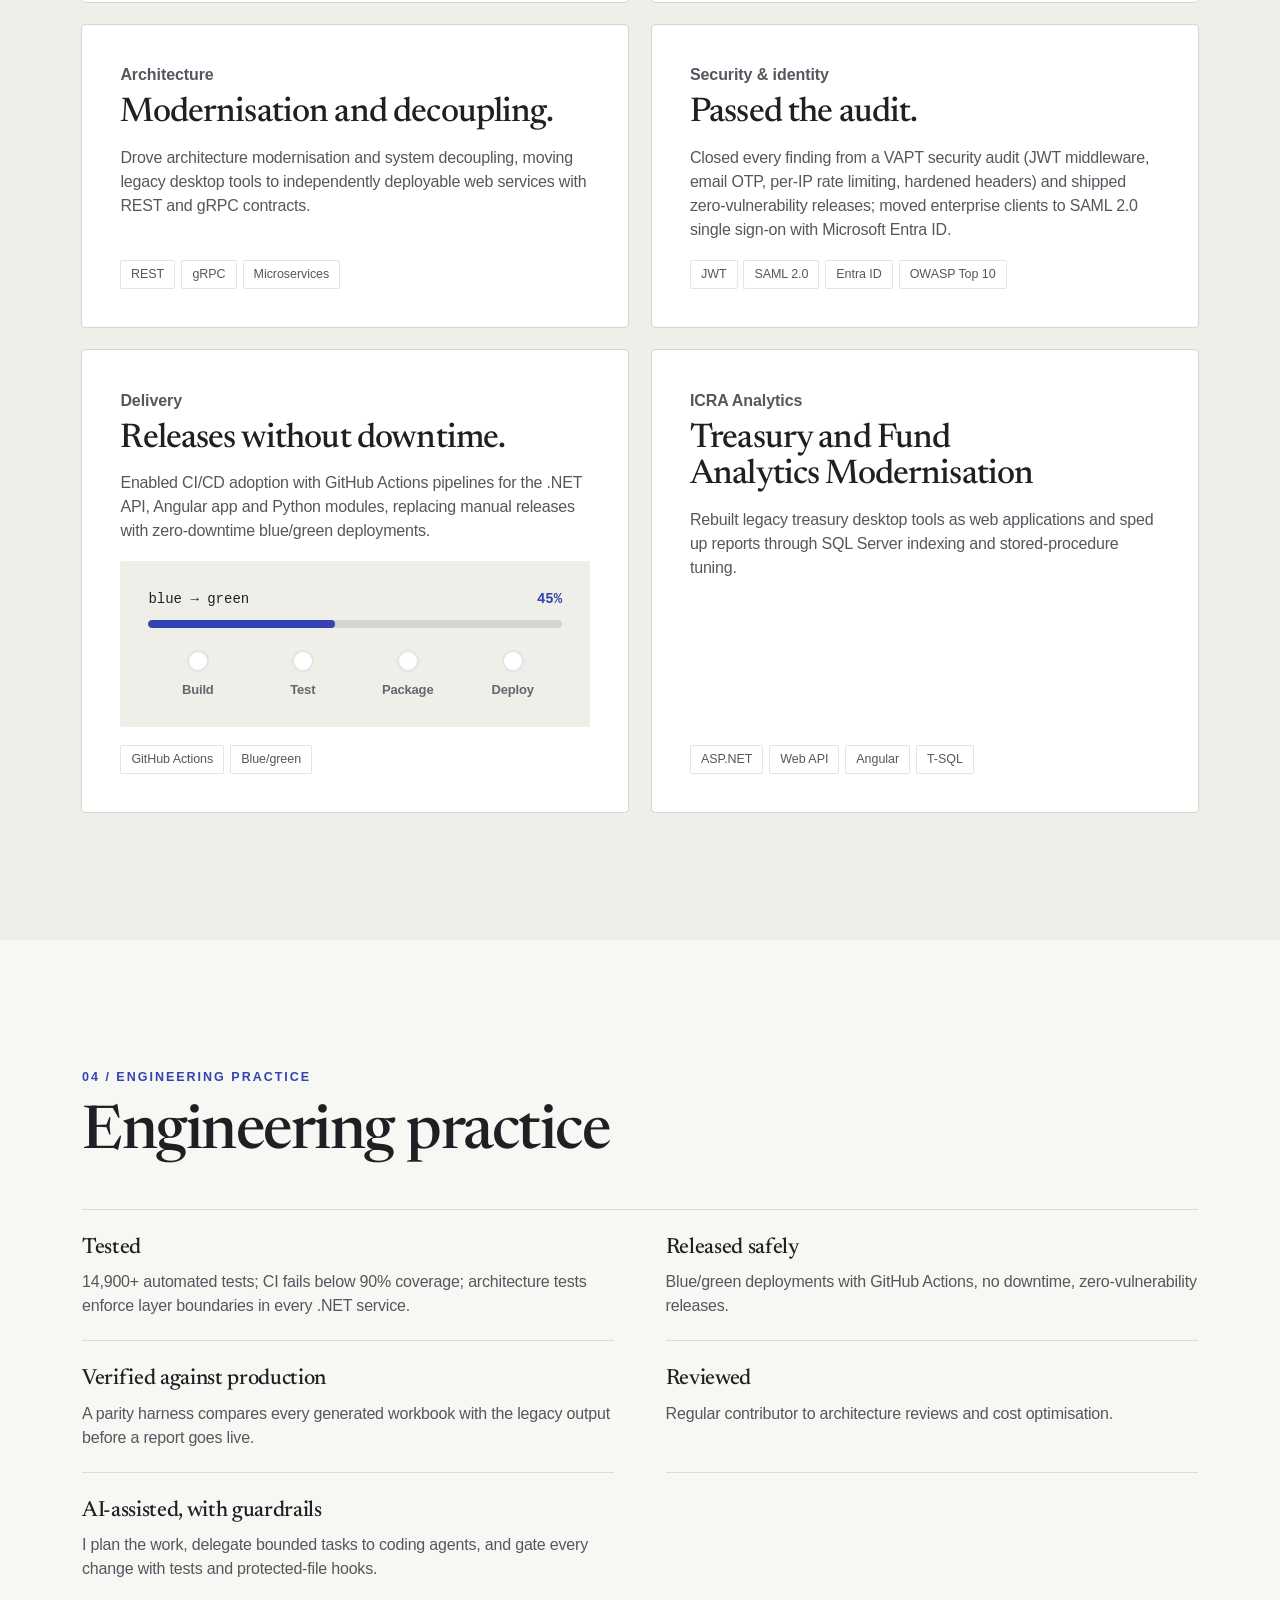
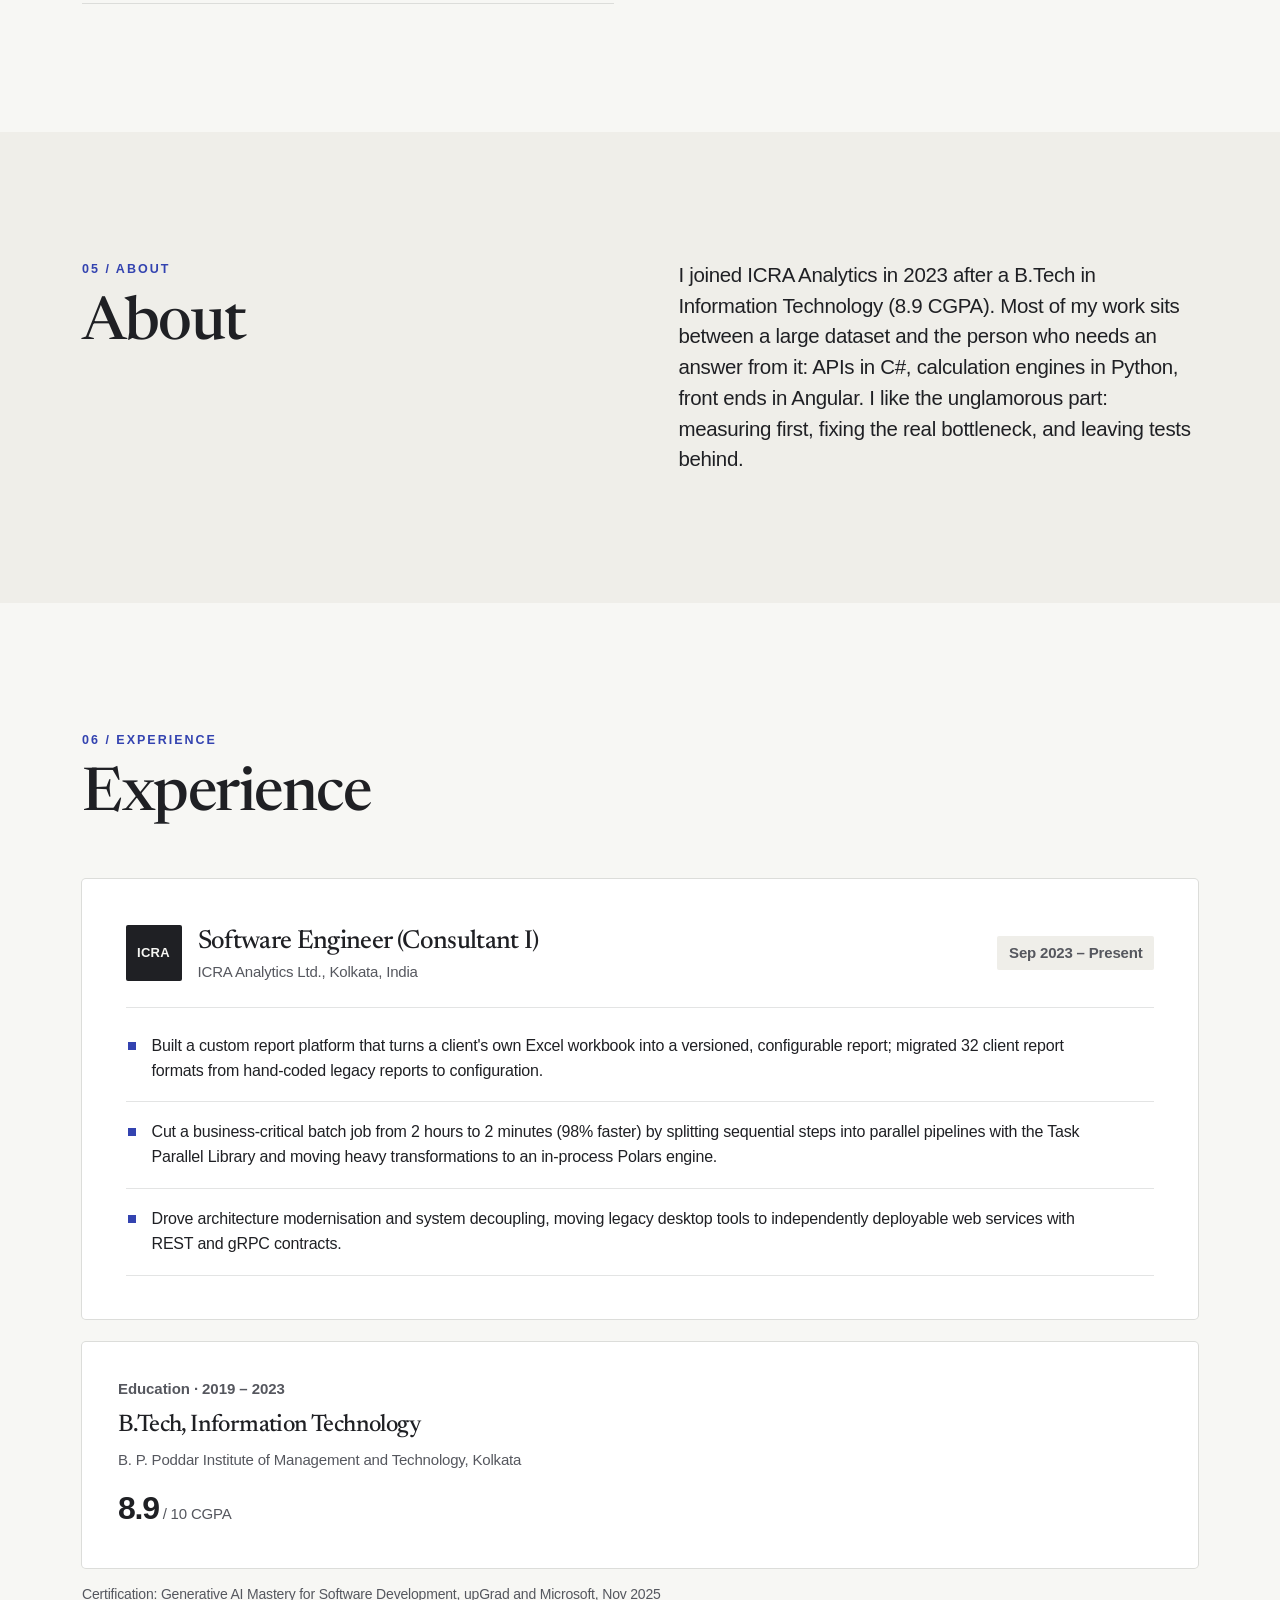
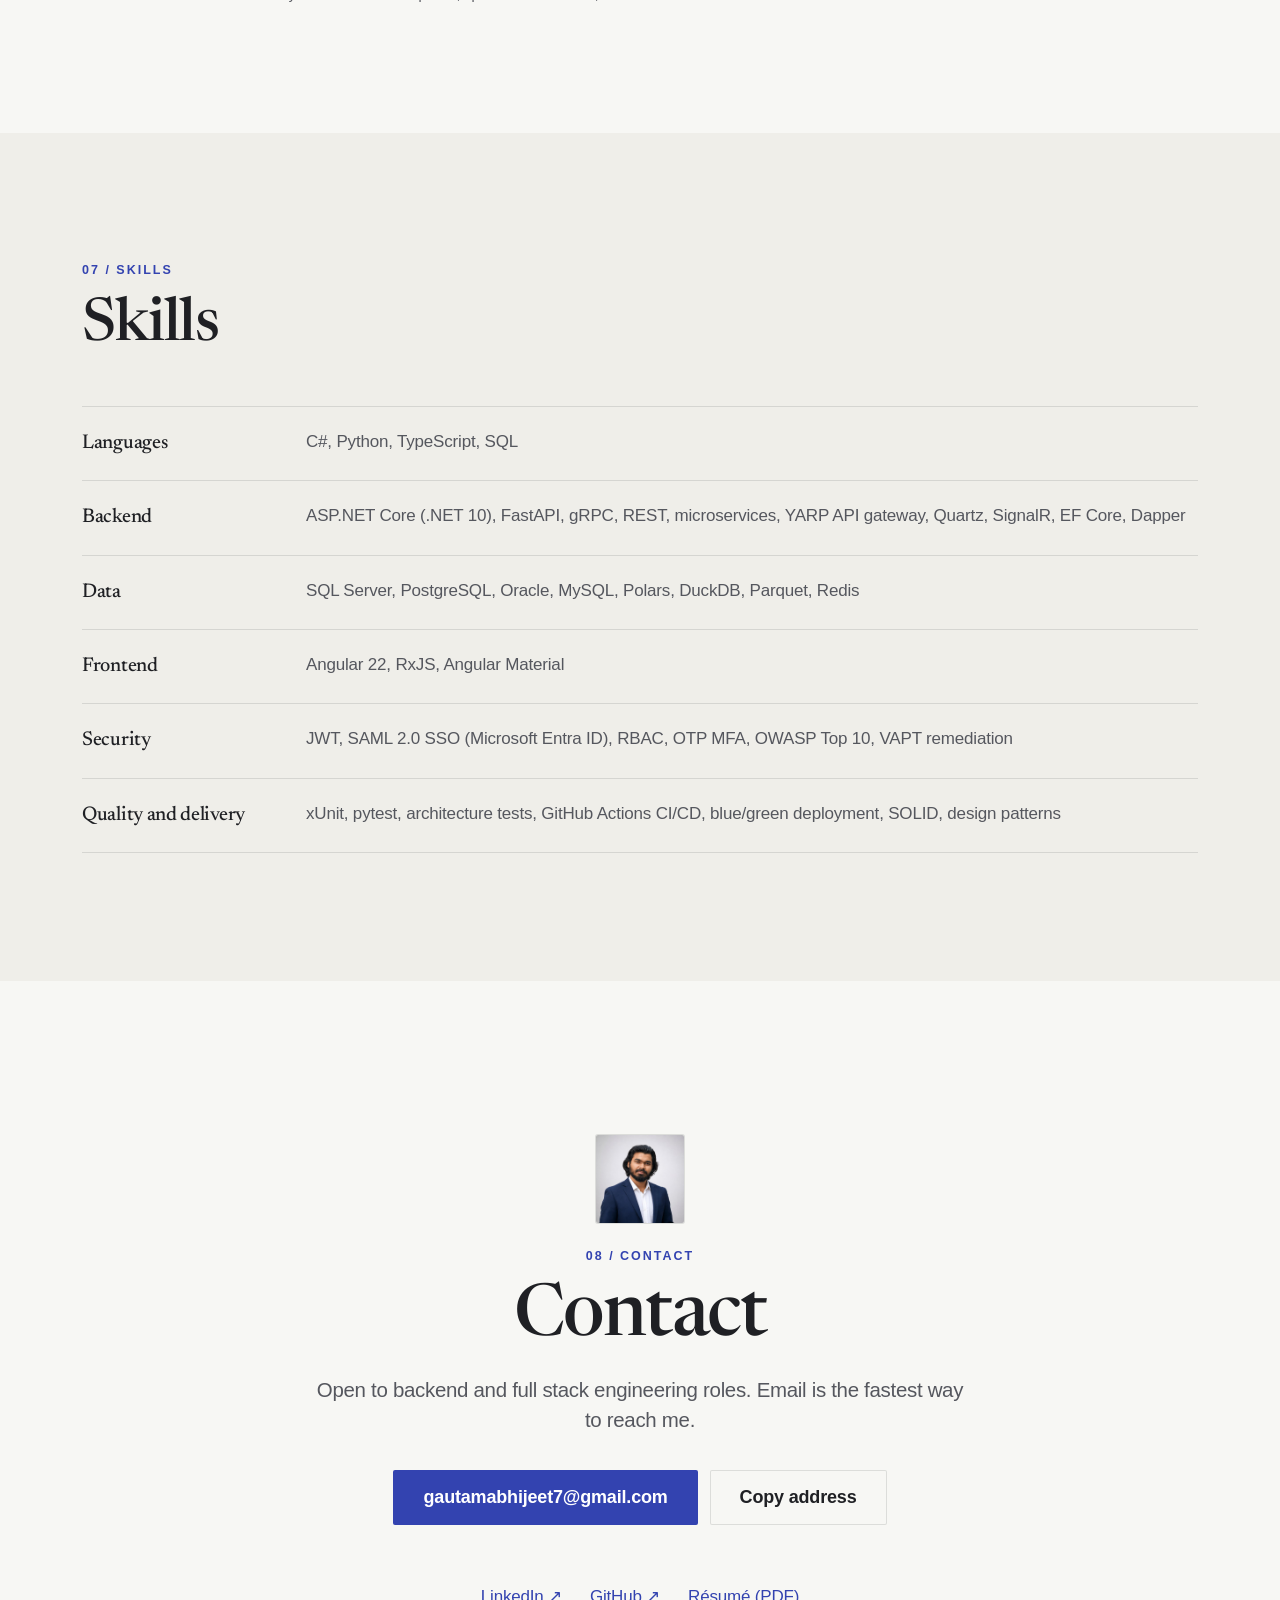
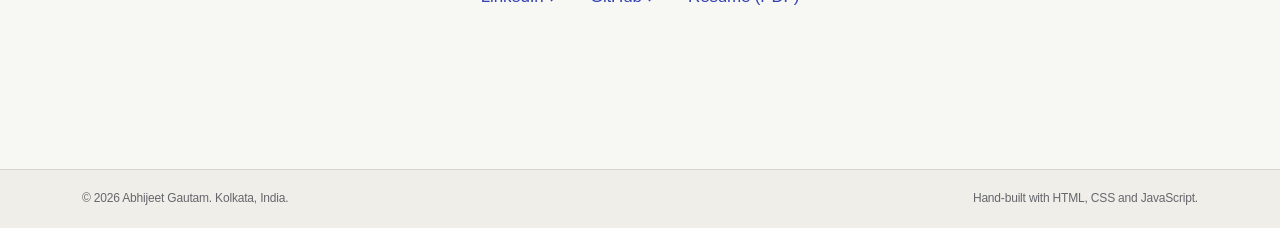
==== commit 2e549734: "Rebuild site and résumé from one set of facts Website: new section order (hero with stat strip, Cust" ====
--- a/index.html
+++ b/index.html
@@ -1,38 +1,48 @@
 <!DOCTYPE html>
-<html lang="en">
+<html lang="en-GB">
 <head>
 <meta charset="utf-8">
 <meta name="viewport" content="width=device-width, initial-scale=1, viewport-fit=cover">
 <meta name="theme-color" content="#f7f7f4" media="(prefers-color-scheme: light)">
 <meta name="theme-color" content="#121211" media="(prefers-color-scheme: dark)">
 <meta name="color-scheme" content="light dark">
-<title>Abhijeet Gautam · Software Engineer, .NET Full Stack</title>
-<meta name="description" content="Abhijeet Gautam is a software engineer in Kolkata building capital-markets and mutual fund software in C#, ASP.NET Core 8 and Angular: microservices, market surveillance and self-service Excel reporting.">
+<title>Abhijeet Gautam · Software Engineer: .NET, Python, Angular</title>
+<meta name="description" content="I build data-heavy financial software: report engines, market surveillance and the pipelines under them. 3+ years at ICRA Analytics, shipping to asset-management and capital-markets clients.">
 <link rel="canonical" href="https://herijeet.github.io/AbhijeetGautam/">
 
-<meta property="og:title" content="Abhijeet Gautam · Software Engineer, .NET Full Stack">
-<meta property="og:description" content="3+ years building capital-markets and mutual fund software in C#, ASP.NET Core and Angular.">
+<meta property="og:type" content="profile">
+<meta property="og:site_name" content="Abhijeet Gautam">
+<meta property="og:title" content="Abhijeet Gautam · Software Engineer: .NET, Python, Angular">
+<meta property="og:description" content="I build data-heavy financial software: report engines, market surveillance and the pipelines under them. 3+ years at ICRA Analytics.">
+<meta property="og:url" content="https://herijeet.github.io/AbhijeetGautam/">
 <meta property="og:image" content="https://herijeet.github.io/AbhijeetGautam/abhijeet.jpg">
-<meta property="og:url" content="https://herijeet.github.io/AbhijeetGautam/">
-<meta property="og:type" content="profile">
+<meta property="og:image:alt" content="Portrait of Abhijeet Gautam">
+<meta property="og:locale" content="en_GB">
+<meta property="profile:first_name" content="Abhijeet">
+<meta property="profile:last_name" content="Gautam">
 <meta name="twitter:card" content="summary">
+<meta name="twitter:title" content="Abhijeet Gautam · Software Engineer: .NET, Python, Angular">
+<meta name="twitter:description" content="I build data-heavy financial software: report engines, market surveillance and the pipelines under them. 3+ years at ICRA Analytics.">
+<meta name="twitter:image" content="https://herijeet.github.io/AbhijeetGautam/abhijeet.jpg">
+<meta name="twitter:image:alt" content="Portrait of Abhijeet Gautam">
 
 <link rel="icon" href="abhijeet.jpg">
 <link rel="apple-touch-icon" href="abhijeet.jpg">
 <link rel="preconnect" href="https://fonts.googleapis.com">
 <link rel="preconnect" href="https://fonts.gstatic.com" crossorigin>
 <link href="https://fonts.googleapis.com/css2?family=Newsreader:ital,opsz,wght@0,6..72,400;0,6..72,500;1,6..72,400&display=swap" rel="stylesheet">
-<link rel="stylesheet" href="styles.css?v=20261113b">
+<link rel="stylesheet" href="styles.css?v=20261113c">
 <script>document.documentElement.classList.add('js')</script>
 
 <script type="application/ld+json">
-{"@context":"https://schema.org","@type":"Person","name":"Abhijeet Gautam","jobTitle":"Software Engineer, .NET Full Stack Developer",
+{"@context":"https://schema.org","@type":"Person","name":"Abhijeet Gautam","jobTitle":"Software Engineer",
  "url":"https://herijeet.github.io/AbhijeetGautam/","image":"https://herijeet.github.io/AbhijeetGautam/abhijeet.jpg",
  "worksFor":{"@type":"Organization","name":"ICRA Analytics Ltd."},
  "alumniOf":{"@type":"CollegeOrUniversity","name":"B. P. Poddar Institute of Management and Technology"},
  "address":{"@type":"PostalAddress","addressLocality":"Kolkata","addressCountry":"IN"},
- "email":"mailto:gautamabhijeet7@gmail.com","sameAs":["https://linkedin.com/in/abhijeet-gautam-a49782195"],
- "knowsAbout":["C#","ASP.NET Core","Angular","Microservices","SQL Server","PostgreSQL","Oracle","MySQL","Python","Polars","Excel reporting"]}
+ "email":"mailto:gautamabhijeet7@gmail.com",
+ "sameAs":["https://linkedin.com/in/abhijeet-gautam-a49782195","https://github.com/Herijeet"],
+ "knowsAbout":["C#","Python","TypeScript","SQL","ASP.NET Core","FastAPI","gRPC","Angular","Polars","DuckDB","Parquet","SQL Server","PostgreSQL","Oracle","MySQL"]}
 </script>
 </head>
 <body>
@@ -44,12 +54,12 @@
     <a class="brand" href="#top" aria-label="Abhijeet Gautam, back to top">AG<span>.</span></a>
     <nav aria-label="Main">
       <ul class="nav-links" id="navLinks">
-        <li><a href="#overview">Overview</a></li>
-        <li><a href="#work">Work</a></li>
+        <li><a href="#featured">Work</a></li>
+        <li><a href="#practice">Practice</a></li>
         <li><a href="#experience">Experience</a></li>
         <li><a href="#skills">Skills</a></li>
         <li><a href="#contact">Contact</a></li>
-        <li class="only-menu"><a href="Abhijeet_Gautam_Resume.pdf" download>Résumé (PDF)</a></li>
+        <li class="only-menu"><a href="Abhijeet_Gautam_Resume.pdf?v=20261113" download="Abhijeet_Gautam_Resume.pdf">Résumé (PDF)</a></li>
       </ul>
     </nav>
     <a class="nav-cta" href="#contact">Let's talk <span aria-hidden="true">↗</span></a>
@@ -59,23 +69,20 @@
 
 <main id="main">
 
-<!-- ============ HERO ============ -->
-<section class="hero" id="top">
+<!-- ============ 1. HERO + 2. STAT STRIP ============ -->
+<section class="hero" id="top" aria-labelledby="hero-h">
   <div class="wrap hero-grid">
     <div class="hero-copy">
-      <p class="hero-kicker rv">Engineering with intention</p>
-      <h1 class="hero-name rv">Abhijeet<br>Gautam<span class="pt">.</span></h1>
-      <p class="hero-role rv">Software Engineer / .NET Full Stack Developer</p>
+      <h1 class="hero-name rv" id="hero-h">Abhijeet<br>Gautam<span class="pt">.</span></h1>
+      <p class="hero-role rv">Software Engineer: .NET, Python, Angular</p>
       <p class="hero-sub rv">
-        I build reliable capital-markets and mutual fund software with C#, ASP.NET Core 8 and Angular:
-        market surveillance, fund analytics, and a tool that lets analysts build their own Excel reports.
+        I build data-heavy financial software: report engines, market surveillance and the pipelines under them.
+        3+ years at ICRA Analytics, shipping to asset-management and capital-markets clients.
       </p>
-      <p class="hero-meta rv"><span>ICRA Analytics · Kolkata, India</span><i aria-hidden="true"></i><span>3+ years of experience</span></p>
       <div class="hero-actions rv">
-        <a class="btn" href="#contact">Get in touch <span aria-hidden="true">↗</span></a>
-        <a class="btn ghost" href="#work">View selected work <span aria-hidden="true">↓</span></a>
-      </div>
-      <a class="link hero-cv rv" href="Abhijeet_Gautam_Resume.pdf" download>Download résumé (PDF) <span aria-hidden="true">›</span></a>
+        <a class="btn" href="mailto:gautamabhijeet7@gmail.com">Email me <span aria-hidden="true">↗</span></a>
+        <a class="btn ghost" href="Abhijeet_Gautam_Resume.pdf?v=20261113" download="Abhijeet_Gautam_Resume.pdf"><span class="hide-s">Download résumé</span><span class="show-s">Résumé</span> (PDF) <span aria-hidden="true">↓</span></a>
+      </div>
     </div>
 
     <figure class="hero-media rv" id="tiltWrap">
@@ -85,19 +92,76 @@
           <img src="abhijeet.jpg" alt="Portrait of Abhijeet Gautam" width="400" height="500" fetchpriority="high">
           <span class="sheen" aria-hidden="true"></span>
         </div>
-        <figcaption class="frame-cap"><span>Open to new roles</span><span>.NET · Angular · SQL</span></figcaption>
+        <figcaption class="frame-cap"><span>Kolkata, India</span><span>.NET · Python · Angular</span></figcaption>
       </div>
     </figure>
-  </div>
-</section>
-
-<!-- ============ 3D LAPTOP (scroll-driven) ============ -->
+
+    <ul class="stats" aria-label="Highlights">
+      <li><b>98%</b><span>faster: a critical batch job went from 2 hours to 2 minutes</span></li>
+      <li><b>32</b><span>client report formats moved from hand-coded to configuration</span></li>
+      <li><b>14,900+</b><span>automated tests, with a 90% coverage gate in CI</span></li>
+      <li><b>4</b><span>database engines behind one codebase, chosen at runtime</span></li>
+    </ul>
+  </div>
+</section>
+
+<!-- ============ 3. FEATURED PROJECT ============ -->
+<section class="sec" id="featured" aria-labelledby="fp-h">
+  <div class="wrap">
+    <p class="eyebrow rv">02 / Featured project</p>
+    <h2 id="fp-h" class="h2 rv">Custom Report Platform</h2>
+
+    <dl class="facts fp rv">
+      <div><dt>Problem</dt><dd>Every asset-management client gets its own Excel workbook. Each one was hand-coded in a legacy VB.NET desktop application, so a new format meant a developer and a release.</dd></div>
+      <div><dt>What I built</dt><dd>A platform where an author uploads the client's own workbook. The engine detects its tables and headers, binds each column to a data point, and saves the result as a versioned JSON package. Reports then run on demand or on a schedule and are mailed to the client.</dd></div>
+      <div class="fp-how"><dt>How it works</dt><dd>
+        <figure class="flow" aria-labelledby="flow-cap">
+          <svg class="flow-h" viewBox="0 0 1008 190" role="img" aria-labelledby="flow-t1">
+            <title id="flow-t1">Architecture: Angular front end, YARP API gateway, .NET orchestration service, gRPC, Python calculation engine, Parquet.</title>
+            <defs><marker id="ah" viewBox="0 0 10 10" refX="9" refY="5" markerWidth="7" markerHeight="7" orient="auto-start-reverse"><path class="f-head" d="M0 0 10 5 0 10z"/></marker></defs>
+            <path class="f-edge" d="M162 95 H204" marker-end="url(#ah)"/>
+            <path class="f-edge" d="M366 95 H408" marker-end="url(#ah)"/>
+            <path class="f-edge f-rpc" d="M570 95 H638" marker-end="url(#ah)"/>
+            <path class="f-edge" d="M800 95 H842" marker-end="url(#ah)"/>
+            <text class="f-lab" x="604" y="82">gRPC</text>
+            <g class="f-box"><rect x="2" y="40" width="160" height="110" rx="3"/><text class="f-t" x="82" y="88">Angular 22</text><text class="f-s" x="82" y="110">front end</text></g>
+            <g class="f-box"><rect x="206" y="40" width="160" height="110" rx="3"/><text class="f-t" x="286" y="88">YARP</text><text class="f-s" x="286" y="110">API gateway</text></g>
+            <g class="f-box f-key"><rect x="410" y="40" width="160" height="110" rx="3"/><text class="f-t" x="490" y="76">.NET 10</text><text class="f-s" x="490" y="98">orchestration service</text><text class="f-x" x="490" y="124">Quartz · mail outbox</text><text class="f-x" x="490" y="140">permissions</text></g>
+            <g class="f-box f-key"><rect x="640" y="40" width="160" height="110" rx="3"/><text class="f-t" x="720" y="76">Python 3.12</text><text class="f-s" x="720" y="98">calculation engine</text><text class="f-x" x="720" y="124">FastAPI · Polars</text><text class="f-x" x="720" y="140">DuckDB</text></g>
+            <g class="f-box"><rect x="846" y="40" width="160" height="110" rx="3"/><text class="f-t" x="926" y="88">Parquet</text><text class="f-s" x="926" y="110">data</text></g>
+          </svg>
+          <svg class="flow-v" viewBox="0 0 340 650" role="img" aria-labelledby="flow-t2">
+            <title id="flow-t2">Architecture: Angular front end, YARP API gateway, .NET orchestration service, gRPC, Python calculation engine, Parquet.</title>
+            <defs><marker id="ah2" viewBox="0 0 10 10" refX="9" refY="5" markerWidth="7" markerHeight="7" orient="auto-start-reverse"><path class="f-head" d="M0 0 10 5 0 10z"/></marker></defs>
+            <path class="f-edge" d="M170 82 V118" marker-end="url(#ah2)"/>
+            <path class="f-edge" d="M170 202 V238" marker-end="url(#ah2)"/>
+            <path class="f-edge f-rpc" d="M170 342 V378" marker-end="url(#ah2)"/>
+            <path class="f-edge" d="M170 482 V518" marker-end="url(#ah2)"/>
+            <text class="f-lab" x="206" y="366" text-anchor="start">gRPC</text>
+            <g class="f-box"><rect x="20" y="2" width="300" height="80" rx="3"/><text class="f-t" x="170" y="38">Angular 22</text><text class="f-s" x="170" y="60">front end</text></g>
+            <g class="f-box"><rect x="20" y="122" width="300" height="80" rx="3"/><text class="f-t" x="170" y="158">YARP</text><text class="f-s" x="170" y="180">API gateway</text></g>
+            <g class="f-box f-key"><rect x="20" y="242" width="300" height="100" rx="3"/><text class="f-t" x="170" y="276">.NET 10</text><text class="f-s" x="170" y="298">orchestration service</text><text class="f-x" x="170" y="322">Quartz · mail outbox · permissions</text></g>
+            <g class="f-box f-key"><rect x="20" y="382" width="300" height="100" rx="3"/><text class="f-t" x="170" y="416">Python 3.12</text><text class="f-s" x="170" y="438">calculation engine</text><text class="f-x" x="170" y="462">FastAPI · Polars · DuckDB</text></g>
+            <g class="f-box"><rect x="20" y="522" width="300" height="80" rx="3"/><text class="f-t" x="170" y="558">Parquet</text><text class="f-s" x="170" y="580">data</text></g>
+          </svg>
+          <figcaption id="flow-cap" class="sr">Request path through the Custom Report Platform.</figcaption>
+        </figure>
+        <p>Angular 22 front end → YARP API gateway → .NET 10 orchestration service (Quartz scheduling, mail outbox, permissions) → gRPC → Python 3.12 calculation engine (FastAPI, Polars and DuckDB over Parquet).</p>
+        <p>A query builder parses SQL into an intermediate representation, validates it and runs it on DuckDB, with caching that collapses identical concurrent requests.</p>
+      </dd></div>
+      <div><dt>Result</dt><dd>32 client reports migrated. Each generates in under 5 minutes from the UI. Output matches the legacy system cell by cell at 98% or better, with every remaining difference traced to a data cause. New formats are configuration, not code.</dd></div>
+    </dl>
+    <p class="tags rv" aria-label="Technologies"><span>.NET 10</span><span>Python</span><span>Polars</span><span>DuckDB</span><span>gRPC</span><span>YARP</span><span>Angular 22</span><span>Quartz</span><span>Parquet</span></p>
+  </div>
+</section>
+
+<!-- 3D laptop (scroll-driven); its screen mirrors the demo below -->
 <section class="show" id="overview" aria-labelledby="show-h">
   <div class="show-pin">
     <div class="show-head">
-      <p class="eyebrow light">02 / Featured build</p>
-      <h2 id="show-h" class="show-title">Reports, made by the people<br class="br-wide"> who read them.</h2>
-      <p class="show-cap">Scroll to open. The screen mirrors the live demo below.</p>
+      <p class="eyebrow light">Custom Report Platform · demo</p>
+      <h2 id="show-h" class="show-title">New formats are configuration,<br class="br-wide"> not code.</h2>
+      <p class="show-cap">Scroll to open. The screen mirrors the demo below.</p>
     </div>
     <div class="stage" id="stage">
       <div class="mac" id="mac">
@@ -121,26 +185,11 @@
   </div>
 </section>
 
-<!-- ============ REPORT BUILDER ============ -->
+<!-- Interactive demo -->
 <section class="sec builder-sec" id="builder" aria-labelledby="rb-h">
-  <div class="wrap">
-    <div class="split">
-      <div class="split-txt">
-        <p class="eyebrow rv">03 / Custom Report Builder</p>
-        <h2 id="rb-h" class="h2 rv">One tool instead of a ticket for every report.</h2>
-        <p class="body rv">
-          Every analyst wanted a slightly different mutual fund report, and each one used to be a developer ticket.
-          I built a self-service reporting service, part of a microservices backend, where users pick the columns,
-          filters and sort order they need and download a real Excel workbook.
-        </p>
-        <dl class="facts rv">
-          <div><dt>Problem</dt><dd>Each report format meant new code and a release.</dd></div>
-          <div><dt>What I built</dt><dd>A reporting service with user-defined columns, filters and layout, exported to .xlsx.</dd></div>
-          <div><dt>Result</dt><dd>New report requests no longer wait on a developer.</dd></div>
-        </dl>
-        <p class="tags rv"><span>ASP.NET Core</span><span>C#</span><span>Angular</span><span>SQL Server</span><span>Excel generation</span></p>
-      </div>
-
+  <div class="wrap demo">
+    <h2 id="rb-h" class="sr">Interactive report demo</h2>
+    <p class="body demo-intro rv">A simplified illustration with made-up funds: choose the columns, filter and sort, then export.</p>
       <div class="rb card rv" id="rb">
         <div class="rb-top"><span>Try it</span><small>Made-up funds, for illustration</small></div>
         <p class="rb-lab">Columns</p>
@@ -165,42 +214,27 @@
           <button class="btn sm" id="xbtn" type="button"><span id="xlabel">Export to Excel</span></button>
         </div>
       </div>
-    </div>
-  </div>
-</section>
-
-<!-- ============ HIGHLIGHTS ============ -->
-<section class="sec tint" aria-labelledby="hl-h">
-  <div class="wrap">
-    <p class="eyebrow rv">04 / Highlights</p>
-    <h2 id="hl-h" class="h2 rv">Numbers from production, not side projects.</h2>
-    <div class="nums">
-      <div class="num card rv"><p class="big"><span data-count="98">98</span>%</p><p>faster: a business-critical batch job went from <b>2 hours to 2 minutes</b>.</p></div>
-      <div class="num card rv"><p class="big"><span data-count="4">4</span></p><p>database engines behind <b>one codebase</b>, chosen at runtime per client.</p></div>
-      <div class="num card rv"><p class="big">M<small>/day</small></p><p><b>Millions of trade records</b> loaded daily through native bulk copy and Parquet staging.</p></div>
-      <div class="num card rv"><p class="big"><span data-count="34">34</span></p><p><b>Angular standalone components</b> built end to end with their ASP.NET Core APIs.</p></div>
-    </div>
-  </div>
-</section>
-
-<!-- ============ WORK ============ -->
-<section class="sec" id="work" aria-labelledby="work-h">
-  <div class="wrap">
-    <p class="eyebrow rv">05 / Selected work</p>
-    <h2 id="work-h" class="h2 rv">Large data. Demanding users. No room for slow.</h2>
+  </div>
+</section>
+
+<!-- ============ 4. SELECTED WORK ============ -->
+<section class="sec tint" id="work" aria-labelledby="work-h">
+  <div class="wrap">
+    <p class="eyebrow rv">03 / Selected work</p>
+    <h2 id="work-h" class="h2 rv">Selected work</h2>
 
     <div class="tiles">
 
       <article class="tile card wide rv" data-tilt>
         <div class="tile-txt">
-          <p class="tile-k">Performance · ASP.NET Core (.NET 8)</p>
+          <p class="tile-k">Performance · .NET 10</p>
           <h3>2 hours → 2 minutes.</h3>
           <p>
-            A business-critical batch job ran its steps one after another. I split it into parallel
-            pipelines with the Task Parallel Library and moved the heavy transformations into an
-            in-process Python (Polars) engine.
+            Cut a business-critical batch job from 2 hours to 2 minutes (98% faster) by splitting sequential steps
+            into parallel pipelines with the Task Parallel Library and moving heavy transformations to an in-process
+            Polars engine.
           </p>
-          <p class="tags"><span>TPL</span><span>async/await</span><span>Python · Polars</span><span>Parquet</span></p>
+          <p class="tags"><span>Task Parallel Library</span><span>Polars</span></p>
         </div>
         <div class="race" id="race" aria-hidden="true">
           <div class="lane"><span class="lane-l">Before</span><div class="track"><i class="slow"></i></div><span class="lane-t">2 h</span></div>
@@ -213,15 +247,15 @@
       </article>
 
       <article class="tile card rv" data-tilt>
-        <p class="tile-k">ICRA Analytics · Market surveillance</p>
-        <h3>POMA &amp; Portfolio Overlap</h3>
+        <p class="tile-k">ICRA Analytics</p>
+        <h3>Market Surveillance and Portfolio Overlap</h3>
         <div class="venn" aria-hidden="true"><i></i><i></i><b>overlap</b></div>
         <p>
-          Flags possible market abuse in high-volume tick and trade data, with a companion tool that measures
-          how much holdings overlap across portfolios. Two separately licensed products ship from one repository,
-          with modules switched on or off at compile time.
-        </p>
-        <p class="tags"><span>.NET 8</span><span>Angular</span><span>SignalR</span><span>Polars</span></p>
+          Flags possible market abuse in high-volume tick and trade data, with a companion tool measuring holdings
+          overlap across portfolios. Two licensed products ship from one repository via compile-time modules.
+          Long-running imports report live progress over SignalR.
+        </p>
+        <p class="tags"><span>.NET</span><span>Angular</span><span>SignalR</span><span>Polars</span></p>
       </article>
 
       <article class="tile card rv" data-tilt>
@@ -229,188 +263,162 @@
         <h3>One codebase, four databases.</h3>
         <div class="dbs" aria-hidden="true"><span>SQL Server</span><span>Oracle</span><span>PostgreSQL</span><span>MySQL</span></div>
         <p>
-          A data access layer that switches between engines at runtime, so every client deploys on the database it
-          already runs. Ingestion uses each engine's native path: SqlBulkCopy, PostgreSQL binary COPY and MySqlBulkCopy.
-        </p>
-        <p class="tags"><span>Dapper</span><span>EF Core</span><span>Bulk copy</span><span>Parquet</span></p>
-      </article>
-
-      <article class="tile card wide rv" data-tilt>
-        <div class="tile-txt">
-          <p class="tile-k">Architecture</p>
-          <h3>Microservices on ASP.NET Core.</h3>
-          <p>
-            Each service owns one job, such as authentication, ingestion, reports or notifications, and exposes REST APIs.
-            One part can change, deploy and scale without redeploying the rest.
-          </p>
-          <p class="tags"><span>REST APIs</span><span>Worker services</span><span>JWT</span><span>Redis</span></p>
-        </div>
-        <div class="arch" aria-hidden="true">
-          <svg viewBox="0 0 520 230">
-            <path id="e1" class="edge" d="M232 115 C260 115 260 37 288 37"/>
-            <path id="e2" class="edge" d="M232 115 C260 115 260 92 288 92"/>
-            <path id="e3" class="edge" d="M232 115 C260 115 260 147 288 147"/>
-            <path id="e4" class="edge" d="M232 115 C260 115 260 202 288 202"/>
-            <path class="edge" d="M92 115 H128"/>
-            <path class="edge" d="M402 37 C424 37 424 115 440 115"/>
-            <path class="edge" d="M402 92 C424 92 424 115 440 115"/>
-            <path class="edge" d="M402 147 C424 147 424 115 440 115"/>
-            <path class="edge" d="M402 202 C424 202 424 115 440 115"/>
-            <g class="node"><rect x="10" y="95" width="82" height="40" rx="10"/><text x="51" y="119">Angular</text></g>
-            <g class="node gw"><rect x="128" y="91" width="104" height="48" rx="12"/><text x="180" y="111">API gateway</text><text class="sub" x="180" y="127">JWT · rate limit</text></g>
-            <g class="node"><rect x="288" y="20" width="114" height="34" rx="9"/><text x="345" y="41">Auth · SSO</text></g>
-            <g class="node"><rect x="288" y="75" width="114" height="34" rx="9"/><text x="345" y="96">Ingestion</text></g>
-            <g class="node"><rect x="288" y="130" width="114" height="34" rx="9"/><text x="345" y="151">Reports</text></g>
-            <g class="node"><rect x="288" y="185" width="114" height="34" rx="9"/><text x="345" y="206">Notifications</text></g>
-            <g class="node gw"><rect x="440" y="88" width="72" height="54" rx="12"/><text x="476" y="110">Data</text><text class="sub" x="476" y="126">SQL · cache</text></g>
-            <circle class="pulse" r="3.5"><animateMotion dur="2.4s" repeatCount="indefinite"><mpath href="#e1"/></animateMotion></circle>
-            <circle class="pulse" r="3.5"><animateMotion dur="2.8s" begin="-.9s" repeatCount="indefinite"><mpath href="#e3"/></animateMotion></circle>
-            <circle class="pulse" r="3.5"><animateMotion dur="3.1s" begin="-1.7s" repeatCount="indefinite"><mpath href="#e2"/></animateMotion></circle>
-            <circle class="pulse" r="3.5"><animateMotion dur="3.4s" begin="-.4s" repeatCount="indefinite"><mpath href="#e4"/></animateMotion></circle>
-          </svg>
-        </div>
+          Built a data access layer that switches between SQL Server, Oracle, PostgreSQL and MySQL at runtime,
+          with engine-native bulk copy for millions of daily trade records.
+        </p>
+      </article>
+
+      <article class="tile card rv" data-tilt>
+        <p class="tile-k">Architecture</p>
+        <h3>Modernisation and decoupling.</h3>
+        <p>
+          Drove architecture modernisation and system decoupling, moving legacy desktop tools to independently
+          deployable web services with REST and gRPC contracts.
+        </p>
+        <p class="tags"><span>REST</span><span>gRPC</span><span>Microservices</span></p>
       </article>
 
       <article class="tile card rv" data-tilt>
         <p class="tile-k">Security &amp; identity</p>
         <h3>Passed the audit.</h3>
         <p>
-          Closed every finding from a VAPT security audit: JWT authentication middleware, email OTP as a second
-          login factor, per-IP rate limiting and hardened headers (CSP, HSTS, X-Frame-Options). Moved enterprise
-          clients to SAML 2.0 single sign-on with Microsoft Entra ID.
+          Closed every finding from a VAPT security audit (JWT middleware, email OTP, per-IP rate limiting, hardened
+          headers) and shipped zero-vulnerability releases; moved enterprise clients to SAML 2.0 single sign-on with
+          Microsoft Entra ID.
         </p>
         <p class="tags"><span>JWT</span><span>SAML 2.0</span><span>Entra ID</span><span>OWASP Top 10</span></p>
       </article>
 
       <article class="tile card rv" data-tilt>
-        <p class="tile-k">ICRA Analytics · Modernisation</p>
-        <h3>Treasury Solutions &amp; MFI Explorer</h3>
-        <p>
-          Rebuilt legacy treasury desktop tools as web applications with RESTful APIs and Angular reporting modules.
-          Reports got faster through SQL Server indexing and stored-procedure tuning, not more hardware.
-        </p>
-        <p class="tags"><span>ASP.NET MVC</span><span>Web API</span><span>Angular</span><span>T-SQL</span></p>
-      </article>
-
-      <article class="tile card wide rv" data-tilt>
-        <div class="tile-txt">
-          <p class="tile-k">Delivery</p>
-          <h3>Live progress, automatic releases.</h3>
-          <p>
-            Long-running imports now report progress live over SignalR; users used to refresh the page to check.
-            GitHub Actions pipelines build and deploy the .NET API, the Angular app and Cython-compiled Python modules
-            to IIS and a Windows service, replacing manual releases.
-          </p>
-          <p class="tags"><span>SignalR</span><span>GitHub Actions</span><span>IIS</span><span>Cython</span></p>
-        </div>
+        <p class="tile-k">Delivery</p>
+        <h3>Releases without downtime.</h3>
+        <p>
+          Enabled CI/CD adoption with GitHub Actions pipelines for the .NET API, Angular app and Python modules,
+          replacing manual releases with zero-downtime blue/green deployments.
+        </p>
         <div class="upload" aria-hidden="true">
-          <div class="up-row"><span>trades_2026_11.parquet</span><b class="up-pct" id="upPct">0%</b></div>
+          <div class="up-row"><span>blue → green</span><b class="up-pct" id="upPct">0%</b></div>
           <div class="up-bar"><i id="upBar"></i></div>
           <ol class="pipe">
             <li>Build</li><li>Test</li><li>Package</li><li>Deploy</li>
           </ol>
         </div>
-      </article>
-
-    </div>
-  </div>
-</section>
-
-<!-- ============ ABOUT ============ -->
-<section class="sec tint" aria-labelledby="about-h">
+        <p class="tags"><span>GitHub Actions</span><span>Blue/green</span></p>
+      </article>
+
+      <article class="tile card rv" data-tilt>
+        <p class="tile-k">ICRA Analytics</p>
+        <h3>Treasury and Fund Analytics Modernisation</h3>
+        <p>
+          Rebuilt legacy treasury desktop tools as web applications and sped up reports through SQL Server indexing
+          and stored-procedure tuning.
+        </p>
+        <p class="tags"><span>ASP.NET</span><span>Web API</span><span>Angular</span><span>T-SQL</span></p>
+      </article>
+
+    </div>
+  </div>
+</section>
+
+<!-- ============ 5. ENGINEERING PRACTICE ============ -->
+<section class="sec" id="practice" aria-labelledby="pr-h">
+  <div class="wrap">
+    <p class="eyebrow rv">04 / Engineering practice</p>
+    <h2 id="pr-h" class="h2 rv">Engineering practice</h2>
+    <ul class="practice">
+      <li class="rv"><h3>Tested</h3><p>14,900+ automated tests; CI fails below 90% coverage; architecture tests enforce layer boundaries in every .NET service.</p></li>
+      <li class="rv"><h3>Released safely</h3><p>Blue/green deployments with GitHub Actions, no downtime, zero-vulnerability releases.</p></li>
+      <li class="rv"><h3>Verified against production</h3><p>A parity harness compares every generated workbook with the legacy output before a report goes live.</p></li>
+      <li class="rv"><h3>Reviewed</h3><p>Regular contributor to architecture reviews and cost optimisation.</p></li>
+      <li class="rv"><h3>AI-assisted, with guardrails</h3><p>I plan the work, delegate bounded tasks to coding agents, and gate every change with tests and protected-file hooks.</p></li>
+    </ul>
+  </div>
+</section>
+
+<!-- ============ 6. ABOUT ============ -->
+<section class="sec tint" id="about" aria-labelledby="about-h">
   <div class="wrap about">
     <div>
-      <p class="eyebrow rv">06 / About</p>
-      <h2 id="about-h" class="h2 rv">I like the unglamorous part: making it fast and keeping it working.</h2>
+      <p class="eyebrow rv">05 / About</p>
+      <h2 id="about-h" class="h2 rv">About</h2>
     </div>
     <div class="about-txt">
       <p class="body rv">
-        I studied Information Technology in Kolkata and joined ICRA Analytics in 2023. Most of my work sits between
-        a SQL database and an analyst's screen: APIs in C# and ASP.NET Core, front ends in Angular, and the data
-        plumbing that keeps millions of rows moving every day.
+        I joined ICRA Analytics in 2023 after a B.Tech in Information Technology (8.9 CGPA). Most of my work sits
+        between a large dataset and the person who needs an answer from it: APIs in C#, calculation engines in
+        Python, front ends in Angular. I like the unglamorous part: measuring first, fixing the real bottleneck,
+        and leaving tests behind.
       </p>
-      <ul class="ways">
-        <li class="rv"><h3>Measure first</h3><p>Profile, find the real bottleneck, then fix that. The 2-hour job didn't need a bigger server.</p></li>
-        <li class="rv"><h3>Make it self-serve</h3><p>If people keep asking for the same kind of change, give them a tool to make it themselves.</p></li>
-        <li class="rv"><h3>Secure by default</h3><p>Auth, rate limits and headers go in early, not after the audit report arrives.</p></li>
-      </ul>
-    </div>
-  </div>
-</section>
-
-<!-- ============ EXPERIENCE ============ -->
+    </div>
+  </div>
+</section>
+
+<!-- ============ 7. EXPERIENCE ============ -->
 <section class="sec" id="experience" aria-labelledby="exp-h">
   <div class="wrap">
-    <p class="eyebrow rv">07 / Experience</p>
-    <h2 id="exp-h" class="h2 rv">Where the work happened.</h2>
+    <p class="eyebrow rv">06 / Experience</p>
+    <h2 id="exp-h" class="h2 rv">Experience</h2>
 
     <div class="job card rv">
       <div class="job-head">
         <div class="job-logo" aria-hidden="true">ICRA</div>
         <div>
-          <h3>Consultant I</h3>
-          <p>ICRA Analytics Ltd. · Kolkata, India</p>
+          <h3>Software Engineer (Consultant I)</h3>
+          <p>ICRA Analytics Ltd., Kolkata, India</p>
         </div>
         <p class="job-date">Sep 2023 – Present</p>
       </div>
-      <ol class="tl" id="tl">
-        <li><h4>Batch job: 2 hours to 2 minutes</h4><p>Split sequential steps into parallel pipelines in .NET 8 and moved heavy transformations to an in-process Python (Polars) engine.</p></li>
-        <li><h4>Self-service Excel reporting</h4><p>Built a custom reporting service on mutual fund data, part of a microservices backend. Users set up and generate the report they need themselves.</p></li>
-        <li><h4>One data layer, four databases</h4><p>Runtime-switchable access across SQL Server, Oracle, PostgreSQL and MySQL, with engine-native bulk copy for millions of daily trade records.</p></li>
-        <li><h4>Security and SSO</h4><p>Closed VAPT findings with JWT, email OTP, per-IP rate limiting and hardened headers; moved enterprise clients to SAML 2.0 SSO with Entra ID.</p></li>
-        <li><h4>Full stack features</h4><p>34 Angular standalone components and their Web APIs, including live upload progress over SignalR.</p></li>
-        <li><h4>CI/CD</h4><p>GitHub Actions pipelines deploying the API, Angular app and Cython-compiled Python modules to IIS and a Windows service.</p></li>
-      </ol>
-    </div>
-
-    <div class="edu">
+      <ul class="tl tl-1">
+        <li><p>Built a custom report platform that turns a client's own Excel workbook into a versioned, configurable report; migrated 32 client report formats from hand-coded legacy reports to configuration.</p></li>
+        <li><p>Cut a business-critical batch job from 2 hours to 2 minutes (98% faster) by splitting sequential steps into parallel pipelines with the Task Parallel Library and moving heavy transformations to an in-process Polars engine.</p></li>
+        <li><p>Drove architecture modernisation and system decoupling, moving legacy desktop tools to independently deployable web services with REST and gRPC contracts.</p></li>
+      </ul>
+    </div>
+
+    <div class="edu edu-1">
       <div class="card rv">
         <p class="tile-k">Education · 2019 – 2023</p>
         <h3>B.Tech, Information Technology</h3>
         <p>B. P. Poddar Institute of Management and Technology, Kolkata</p>
         <p class="grade"><b>8.9</b> / 10 CGPA</p>
       </div>
-      <div class="card rv">
-        <p class="tile-k">Certification · Nov 2025</p>
-        <h3>Generative AI Mastery for Software Development</h3>
-        <p>upGrad &amp; Microsoft</p>
-      </div>
-    </div>
-  </div>
-</section>
-
-<!-- ============ SKILLS (tech specs) ============ -->
+    </div>
+    <p class="cert rv">Certification: Generative AI Mastery for Software Development, upGrad and Microsoft, Nov 2025</p>
+  </div>
+</section>
+
+<!-- ============ 8. SKILLS ============ -->
 <section class="sec tint" id="skills" aria-labelledby="sk-h">
   <div class="wrap">
-    <p class="eyebrow rv">08 / Skills</p>
-    <h2 id="sk-h" class="h2 rv">Tech specs.</h2>
+    <p class="eyebrow rv">07 / Skills</p>
+    <h2 id="sk-h" class="h2 rv">Skills</h2>
     <dl class="specs">
-      <div class="rv"><dt>Languages</dt><dd>C#, Python, SQL, TypeScript, JavaScript</dd></div>
-      <div class="rv"><dt>Backend</dt><dd>ASP.NET Core (.NET 8), ASP.NET MVC, RESTful Web APIs, Microservices, Entity Framework Core, Dapper, LINQ, SignalR, Background worker services</dd></div>
-      <div class="rv"><dt>Frontend</dt><dd>Angular (standalone components), RxJS, Angular Material, Bootstrap 5, HTML5, CSS3</dd></div>
-      <div class="rv"><dt>Data</dt><dd>SQL Server, Oracle, PostgreSQL, MySQL, T-SQL, stored procedures, query optimisation, Python (Polars), Apache Parquet, Redis, Excel report generation</dd></div>
-      <div class="rv"><dt>Performance</dt><dd>Multithreading, Task Parallel Library, async/await, caching, bulk ingestion</dd></div>
-      <div class="rv"><dt>Security</dt><dd>JWT, SAML 2.0 SSO, Microsoft Entra ID, RBAC, OTP multi-factor auth, OWASP Top 10, VAPT remediation</dd></div>
-      <div class="rv"><dt>Practice</dt><dd>SOLID, design patterns, dependency injection, system design, xUnit, Moq, Git, GitHub Actions, CI/CD, IIS, Agile/Scrum</dd></div>
+      <div class="rv"><dt>Languages</dt><dd>C#, Python, TypeScript, SQL</dd></div>
+      <div class="rv"><dt>Backend</dt><dd>ASP.NET Core (.NET 10), FastAPI, gRPC, REST, microservices, YARP API gateway, Quartz, SignalR, EF Core, Dapper</dd></div>
+      <div class="rv"><dt>Data</dt><dd>SQL Server, PostgreSQL, Oracle, MySQL, Polars, DuckDB, Parquet, Redis</dd></div>
+      <div class="rv"><dt>Frontend</dt><dd>Angular 22, RxJS, Angular Material</dd></div>
+      <div class="rv"><dt>Security</dt><dd>JWT, SAML 2.0 SSO (Microsoft Entra ID), RBAC, OTP MFA, OWASP Top 10, VAPT remediation</dd></div>
+      <div class="rv"><dt>Quality and delivery</dt><dd>xUnit, pytest, architecture tests, GitHub Actions CI/CD, blue/green deployment, SOLID, design patterns</dd></div>
     </dl>
   </div>
 </section>
 
-<!-- ============ CONTACT ============ -->
+<!-- ============ 9. CONTACT ============ -->
 <section class="contact" id="contact" aria-labelledby="ct-h">
   <div class="wrap">
     <img class="ct-face rv" src="abhijeet.jpg" alt="" width="88" height="88" loading="lazy">
-    <p class="eyebrow rv">09 / Contact</p>
-    <h2 id="ct-h" class="ct-title rv">Have a hard .NET problem? <em>Let's talk.</em></h2>
-    <p class="body rv">I'm open to .NET and full stack roles. Email is the fastest way to reach me.</p>
+    <p class="eyebrow rv">08 / Contact</p>
+    <h2 id="ct-h" class="ct-title rv">Contact</h2>
+    <p class="body rv">Open to backend and full stack engineering roles. Email is the fastest way to reach me.</p>
     <div class="ct-actions rv">
-      <a class="btn lg" href="mailto:gautamabhijeet7@gmail.com">Email me</a>
+      <a class="btn lg" href="mailto:gautamabhijeet7@gmail.com">gautamabhijeet7@gmail.com</a>
       <button class="btn lg ghost" type="button" id="copyMail">Copy address</button>
     </div>
     <p class="copy-ok" id="copyOk" role="status" aria-live="polite"></p>
     <ul class="ct-links rv">
-      <li><a href="https://linkedin.com/in/abhijeet-gautam-a49782195" rel="noopener" target="_blank">LinkedIn <span aria-hidden="true">↗</span></a></li>
-      <li><a href="Abhijeet_Gautam_Resume.pdf" download>Résumé (PDF)</a></li>
+      <li><a href="https://linkedin.com/in/abhijeet-gautam-a49782195" rel="noopener" target="_blank">LinkedIn <span aria-hidden="true">↗</span><span class="sr"> (opens in a new tab)</span></a></li>
+      <li><a href="https://github.com/Herijeet" rel="noopener" target="_blank">GitHub <span aria-hidden="true">↗</span><span class="sr"> (opens in a new tab)</span></a></li>
+      <li><a href="Abhijeet_Gautam_Resume.pdf?v=20261113" download="Abhijeet_Gautam_Resume.pdf">Résumé (PDF)</a></li>
     </ul>
   </div>
 </section>
@@ -424,6 +432,6 @@
   </div>
 </footer>
 
-<script src="main.js?v=20261113b" defer></script>
+<script src="main.js?v=20261113c" defer></script>
 </body>
 </html>
--- a/styles.css
+++ b/styles.css
@@ -8,7 +8,7 @@
   --card:#ffffff;
   --ink:#1f2024;
   --ink2:#55575e;
-  --ink3:#8a8b90;
+  --ink3:#66676d;
   --line:rgba(31,32,36,.12);
   --blue:#3343b0;
   --blue-h:#28369a;
@@ -524,3 +524,122 @@
 .ct-face{border-radius:2px}
 .contact .eyebrow{text-align:center}
 .show-title{background:none;color:#f5f5f2}
+
+/* =========================================================
+   Content restructure: hero + stat strip, featured project,
+   architecture diagram, engineering practice
+   ========================================================= */
+.hero{padding:clamp(28px,5vw,64px) 0 clamp(36px,5vw,56px)}
+.hero-grid{grid-template-columns:minmax(0,1.3fr) minmax(0,.7fr);grid-template-areas:"copy media" "stats stats";row-gap:clamp(28px,4vw,48px);align-items:center}
+.hero-copy{grid-area:copy}
+.hero-media{grid-area:media;max-width:300px;justify-self:end}
+.hero-name{font-size:clamp(54px,8.2vw,112px)}
+.hero-role{margin-top:clamp(14px,2vw,22px)}
+.hero-actions{margin-top:24px}
+
+.stats{grid-area:stats;list-style:none;margin:0;padding:0;display:grid;grid-template-columns:repeat(4,minmax(0,1fr));
+  border-top:1px solid var(--ink);border-bottom:1px solid var(--line)}
+.stats li{padding:18px 20px 18px 0}
+.stats li+li{padding-left:20px;border-left:1px solid var(--line)}
+.stats b{display:block;font-family:var(--serif);font-weight:500;font-size:clamp(34px,3.6vw,48px);line-height:1;letter-spacing:-.03em;color:var(--blue);font-variant-numeric:lining-nums tabular-nums}
+.stats span{display:block;margin-top:8px;font-size:14px;line-height:1.4;color:var(--ink2)}
+
+@media (max-width:900px){
+  .hero-grid{grid-template-columns:minmax(0,1fr);grid-template-areas:"copy" "stats" "media"}
+  .hero-media{justify-self:start;max-width:300px}
+  .stats{grid-template-columns:repeat(2,minmax(0,1fr))}
+  .stats li:nth-child(3){padding-left:0;border-left:0}
+  .stats li:nth-child(n+3){border-top:1px solid var(--line)}
+}
+@media (max-width:480px){
+  .hero-name{font-size:clamp(48px,14vw,60px)}
+  .stats li{padding:14px 12px 14px 0}
+  .stats li+li{padding-left:12px}
+  .stats li:nth-child(3){padding-left:0}
+  .stats b{font-size:32px}
+  .stats span{font-size:13px}
+}
+
+.show-s{display:none}
+
+/* featured project */
+.fp{margin-top:clamp(28px,4vw,44px);max-width:none}
+.fp>div{grid-template-columns:200px minmax(0,1fr);gap:24px;padding:22px 0}
+.fp dt{font-size:15px}
+.fp dd{font-size:clamp(16px,1.5vw,18px);line-height:1.55;color:var(--ink2);max-width:46em}
+.fp dd p+p{margin-top:12px}
+.fp-how dd{max-width:none}
+.flow{margin:4px 0 18px;padding:clamp(14px,2vw,24px);background:var(--card);border:1px solid var(--line)}
+.flow svg{width:100%;height:auto;display:block}
+.flow-v{display:none!important;max-width:360px;margin:0 auto}
+.f-box rect{fill:var(--bg);stroke:var(--ink3);stroke-width:1.2}
+.f-key rect{stroke:var(--blue);stroke-width:2}
+.f-t{fill:var(--ink);font:600 17px var(--font);text-anchor:middle;letter-spacing:-.01em}
+.f-s{fill:var(--ink2);font:500 13.5px var(--font);text-anchor:middle}
+.f-x{fill:var(--ink2);font:400 12.5px var(--font);text-anchor:middle}
+.f-edge{fill:none;stroke:var(--ink2);stroke-width:1.6}
+.f-rpc{stroke:var(--blue);stroke-width:2.2}
+.f-head{fill:var(--ink2)}
+.f-lab{fill:var(--blue);font:700 13px var(--font);text-anchor:middle;letter-spacing:.04em}
+@media (prefers-reduced-motion:no-preference){
+  .flow.in .f-edge{stroke-dasharray:6 5;animation:flowdash 1.2s linear infinite}
+}
+@keyframes flowdash{to{stroke-dashoffset:-11}}
+@media (max-width:900px){
+  .flow-h{display:none!important}
+  .flow-v{display:block!important}
+}
+@media (max-width:734px){
+  .fp>div{grid-template-columns:minmax(0,1fr);gap:6px}
+}
+
+/* demo */
+.demo{max-width:820px}
+.demo-intro{margin-bottom:18px}
+.demo .rb{position:static}
+
+/* tiles: no more wide cards in the middle of the grid */
+.tile .upload{margin:18px 0 0}
+
+/* engineering practice */
+.practice{list-style:none;margin:clamp(28px,4vw,44px) 0 0;padding:0;display:grid;grid-template-columns:repeat(2,minmax(0,1fr));gap:0 clamp(24px,4vw,56px);border-top:1px solid var(--line)}
+.practice li{padding:22px 0;border-bottom:1px solid var(--line)}
+.practice h3{font-family:var(--serif);font-size:22px;font-weight:500;letter-spacing:-.015em;margin-bottom:6px}
+.practice p{font-size:16px;color:var(--ink2);line-height:1.5}
+@media (max-width:734px){.practice{grid-template-columns:minmax(0,1fr)}}
+
+/* about: single paragraph */
+.about-txt .body{color:var(--ink)}
+
+/* experience */
+.tl-1{grid-template-columns:minmax(0,1fr)!important}
+.tl-1 li{padding:18px 0 18px 26px}
+.tl-1 li::before{top:26px}
+.tl-1 p{font-size:16px;color:var(--ink);line-height:1.55;max-width:60em}
+.edu-1{grid-template-columns:minmax(0,1fr)}
+.cert{margin-top:16px;font-size:14px;color:var(--ink2)}
+
+@media (max-width:480px){
+  .hero{padding-top:20px}
+  .hero-grid{row-gap:22px}
+  .hero-name{font-size:46px;line-height:.95}
+  .hero-role{font-size:18px;margin-top:12px}
+  .hero-sub{font-size:16px;line-height:1.45;margin-top:8px}
+  .hero-actions{margin-top:16px;gap:8px;flex-wrap:nowrap}
+  .hero-actions .btn{flex:1 1 auto;min-height:46px;padding:10px 12px;font-size:15px;white-space:nowrap}
+  .hide-s{display:none}
+  .show-s{display:inline}
+  .stats li{padding:12px 10px 12px 0}
+  .stats b{font-size:28px}
+  .stats span{margin-top:5px;font-size:12.5px}
+}
+
+/* visually hidden, still read by screen readers */
+.sr{position:absolute!important;width:1px;height:1px;margin:-1px;padding:0;overflow:hidden;clip:rect(0 0 0 0);clip-path:inset(50%);white-space:nowrap;border:0}
+
+/* "How it works" spans the full width so the diagram stays legible */
+.fp>.fp-how{grid-template-columns:minmax(0,1fr);gap:12px}
+.fp-how dd{max-width:none}
+.fp-how dd p{max-width:46em}
+
+.dbs span.on{color:var(--card)}
